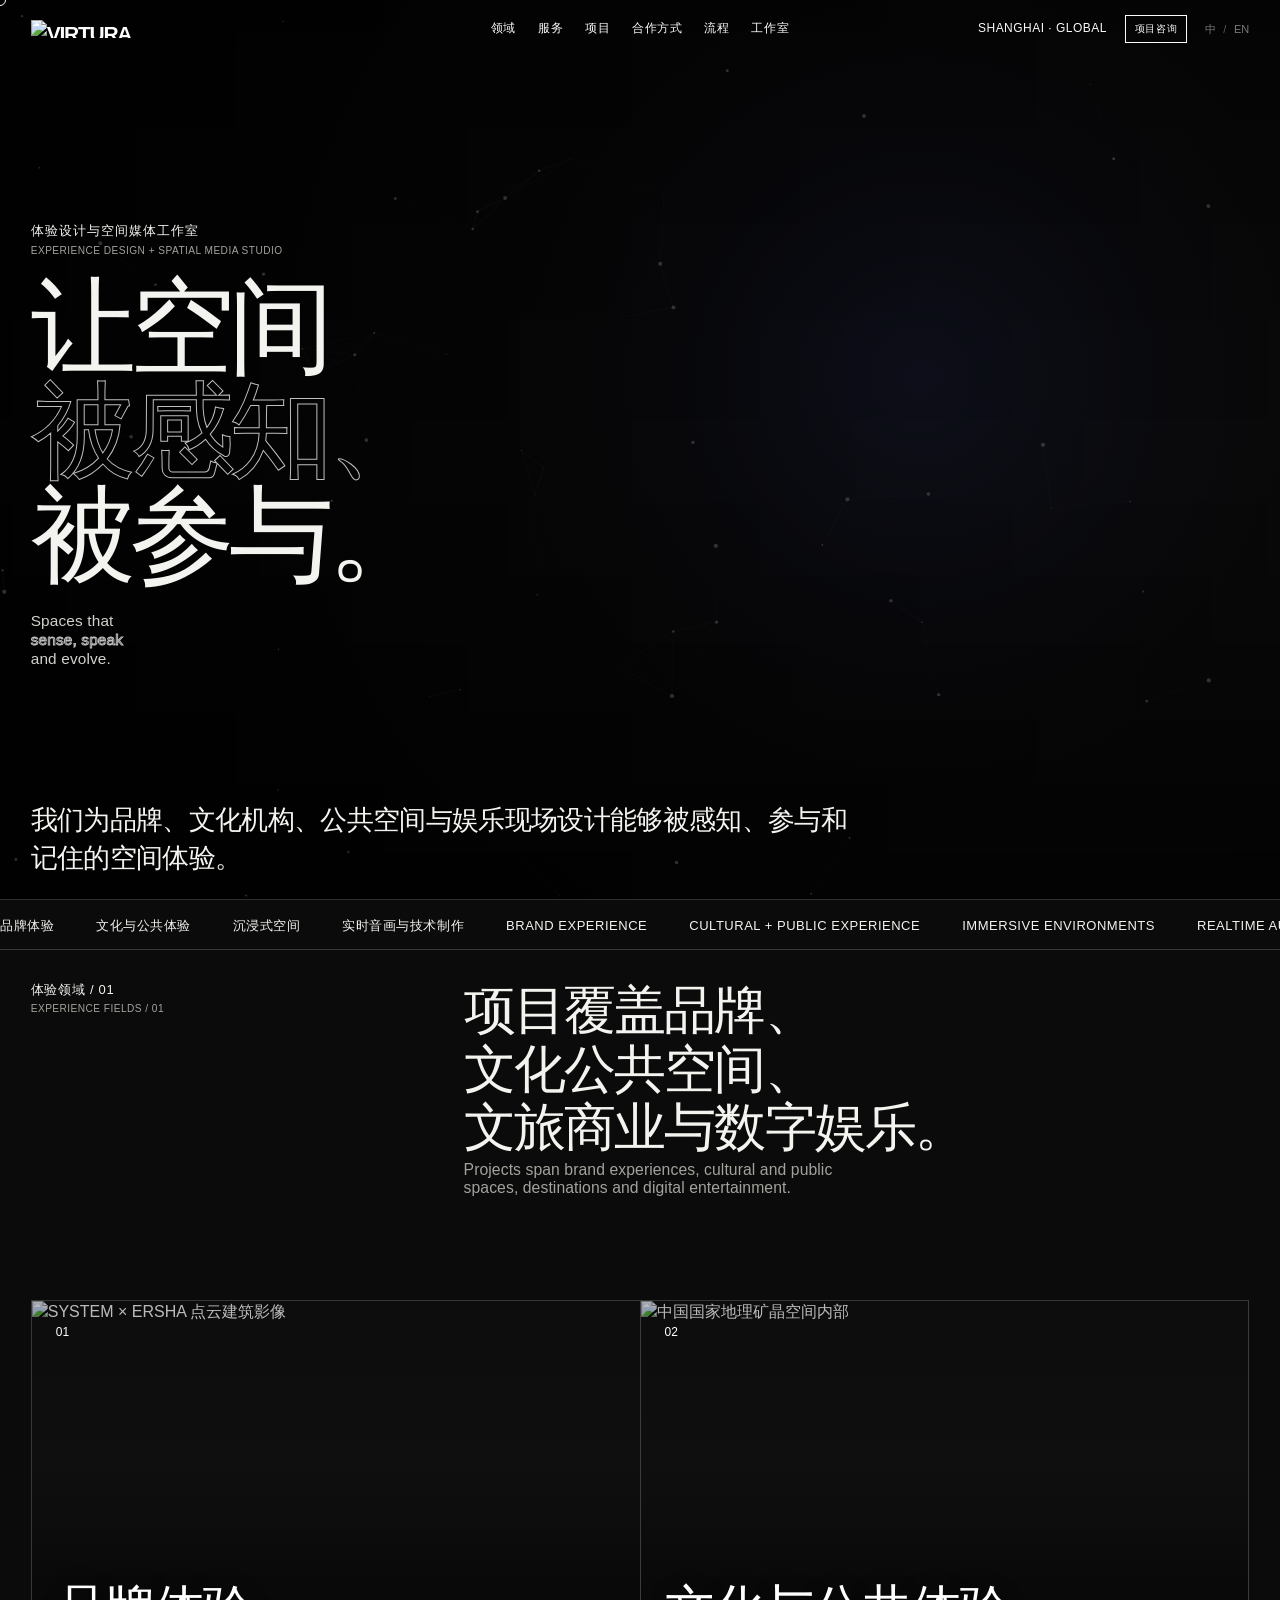
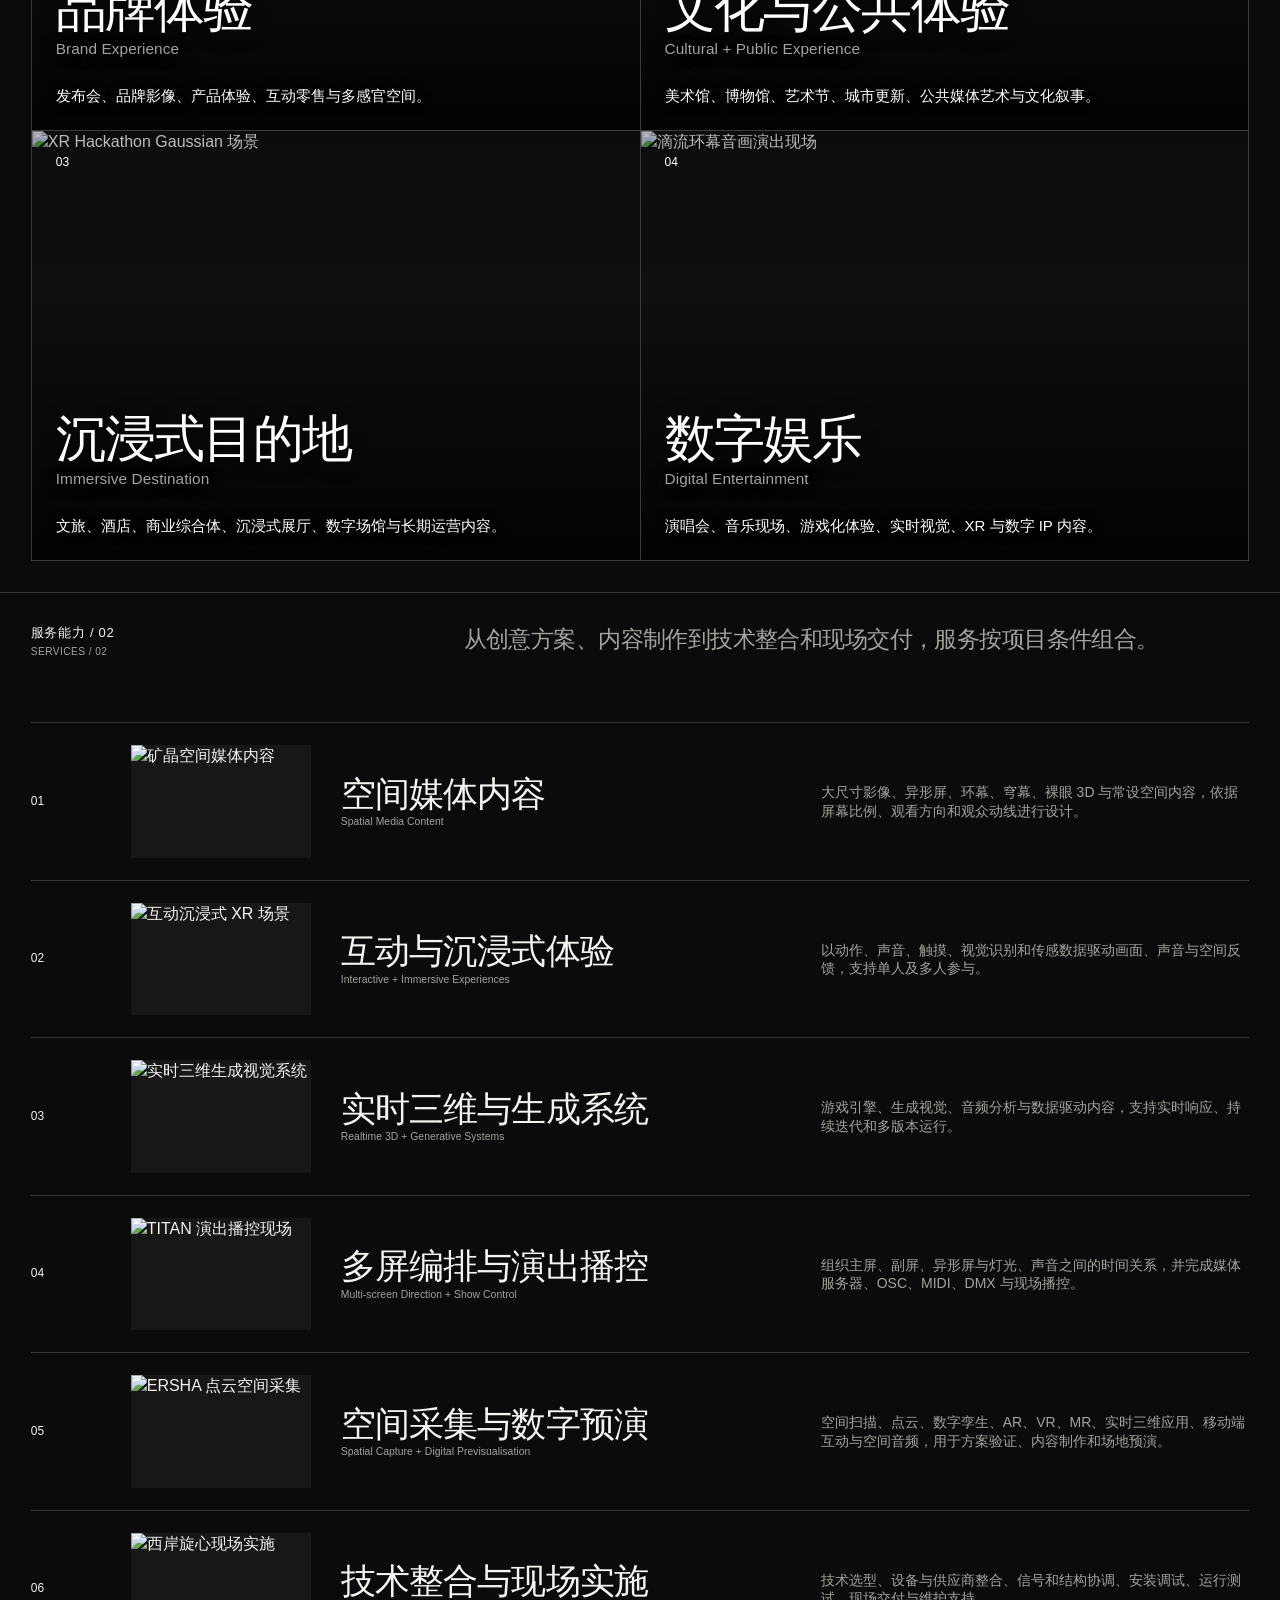
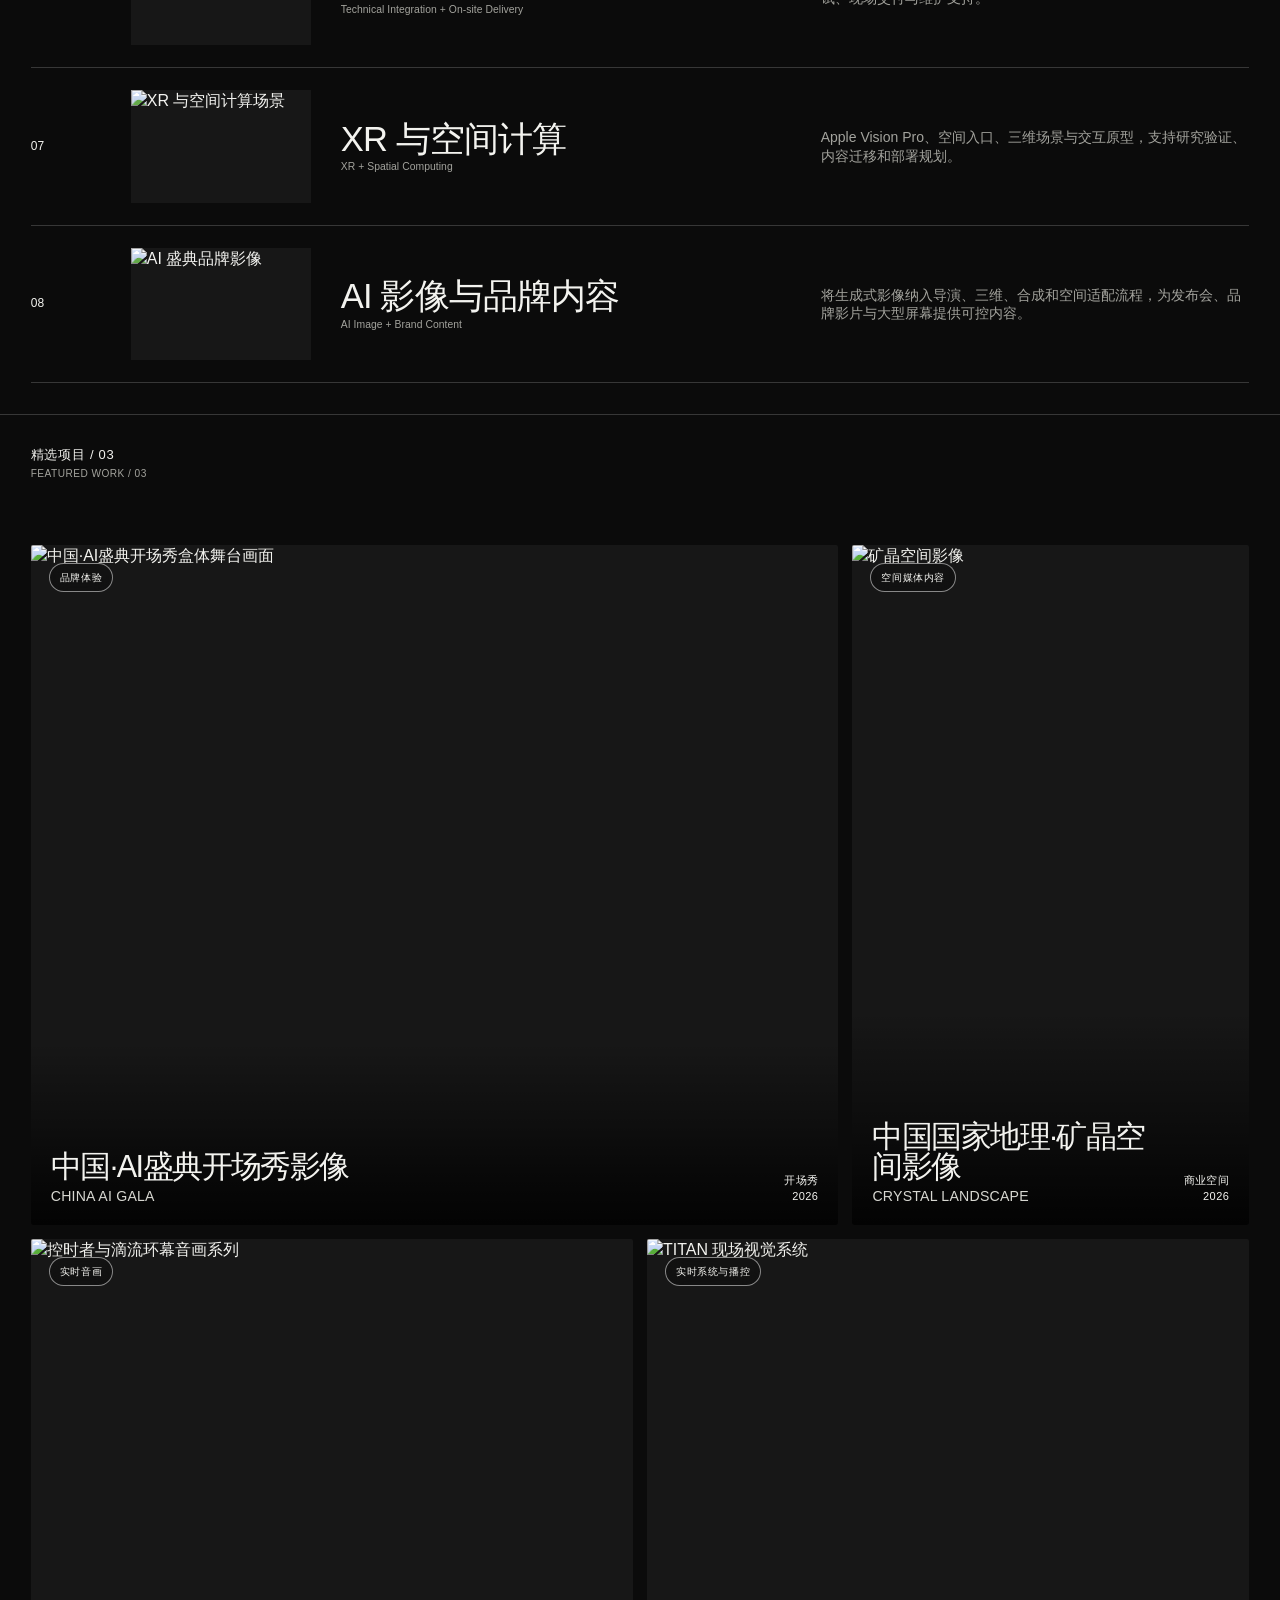
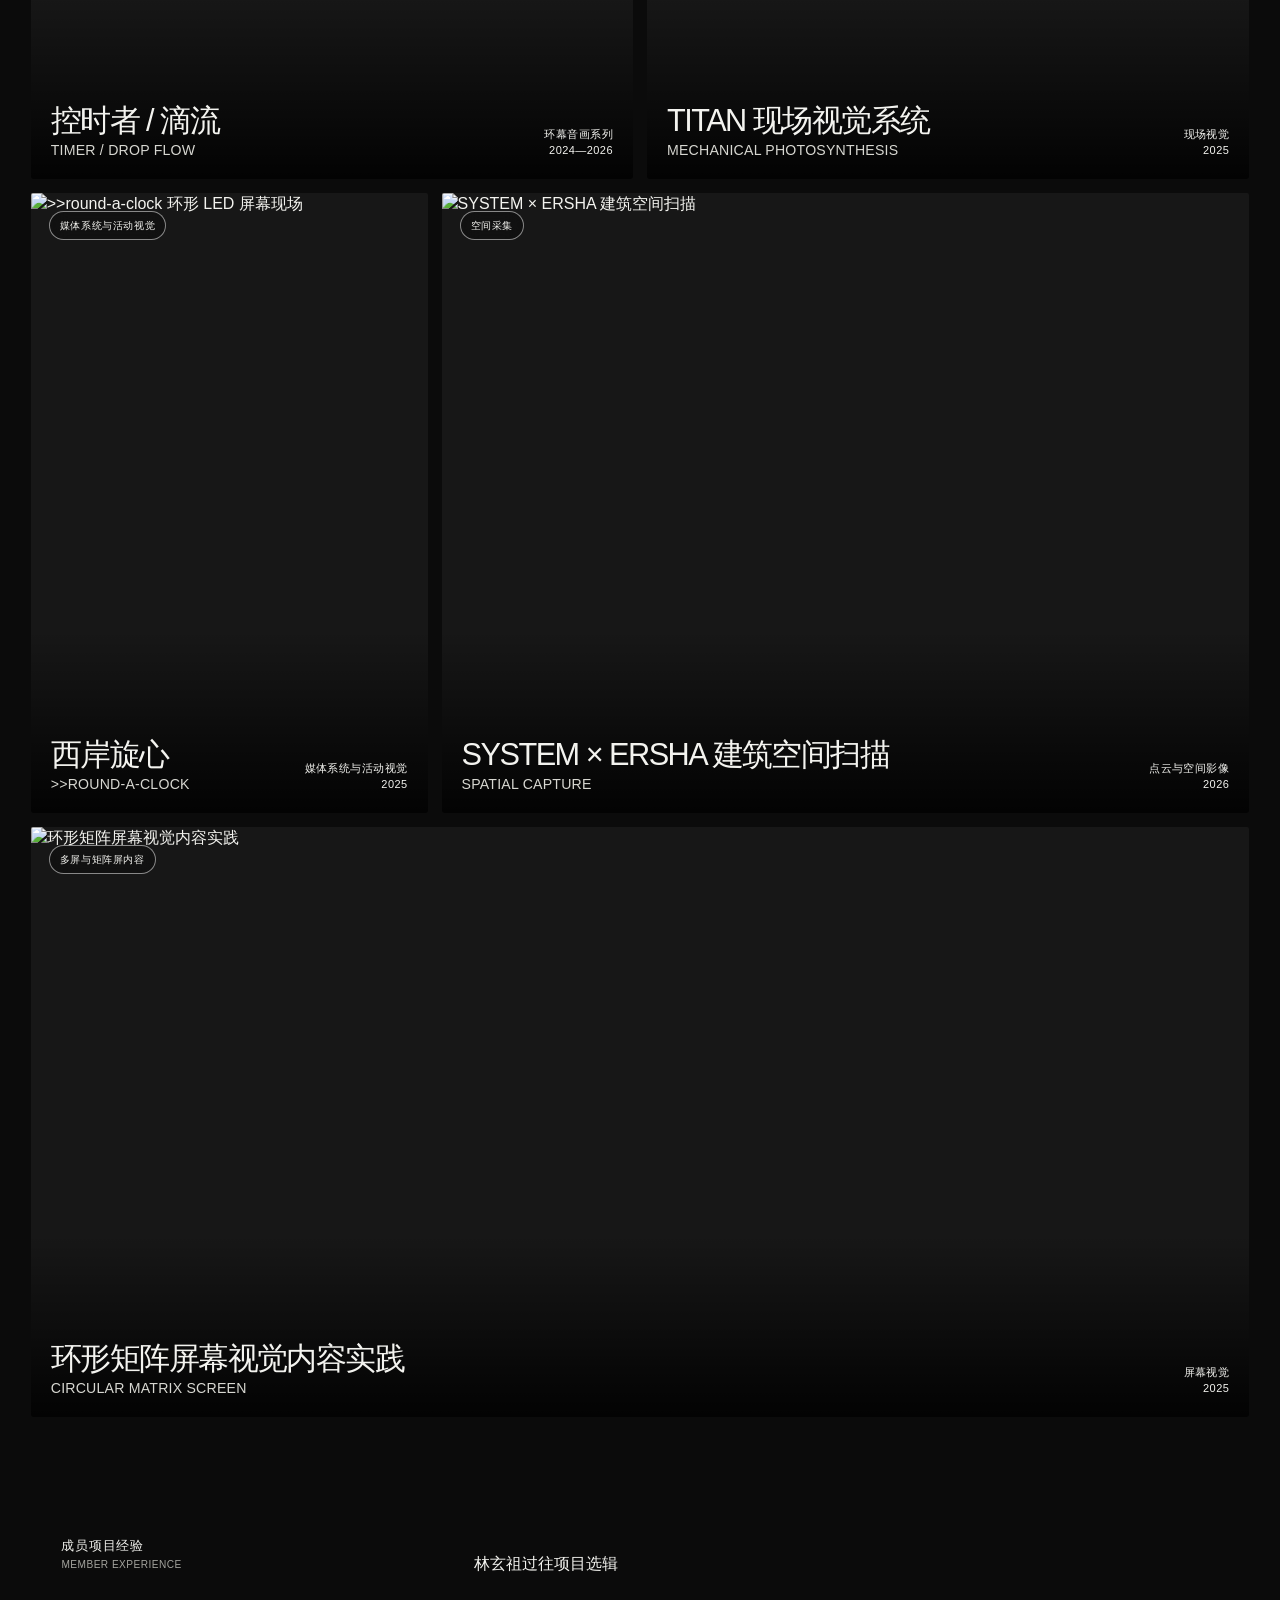
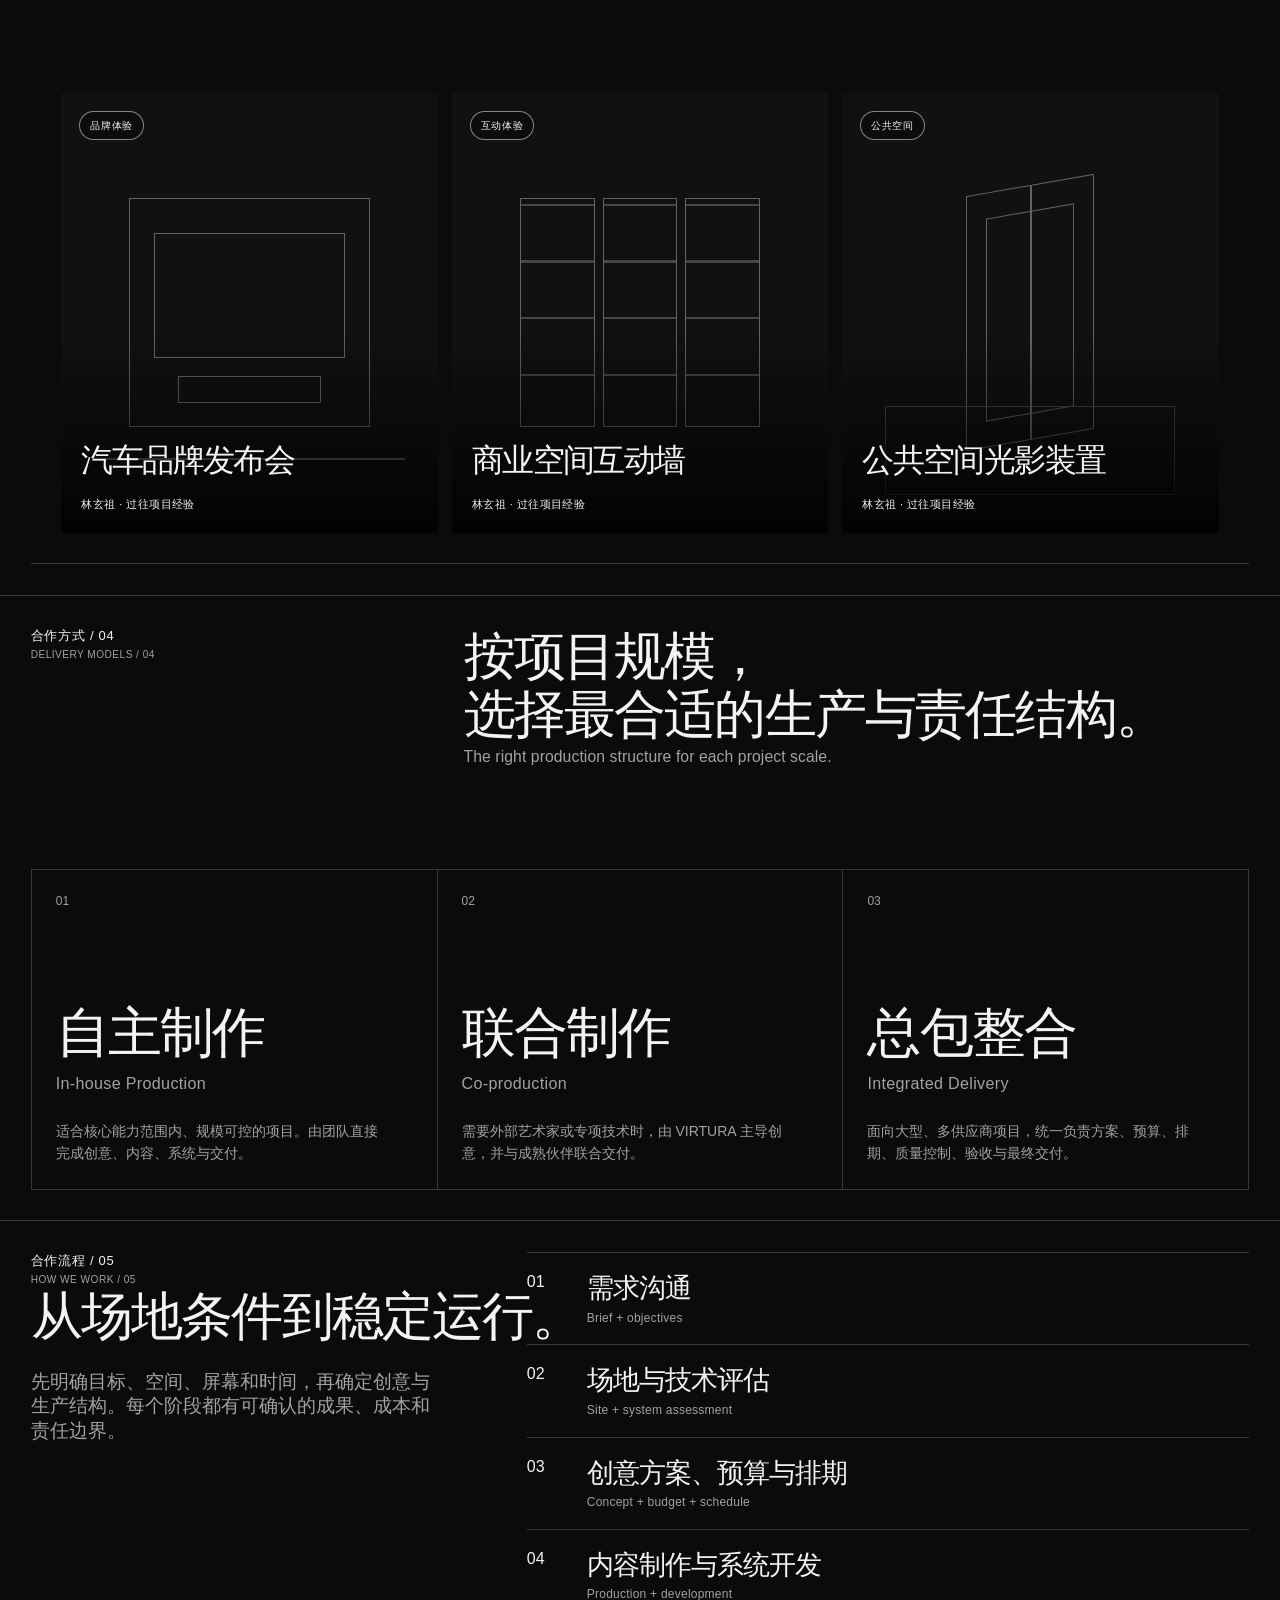
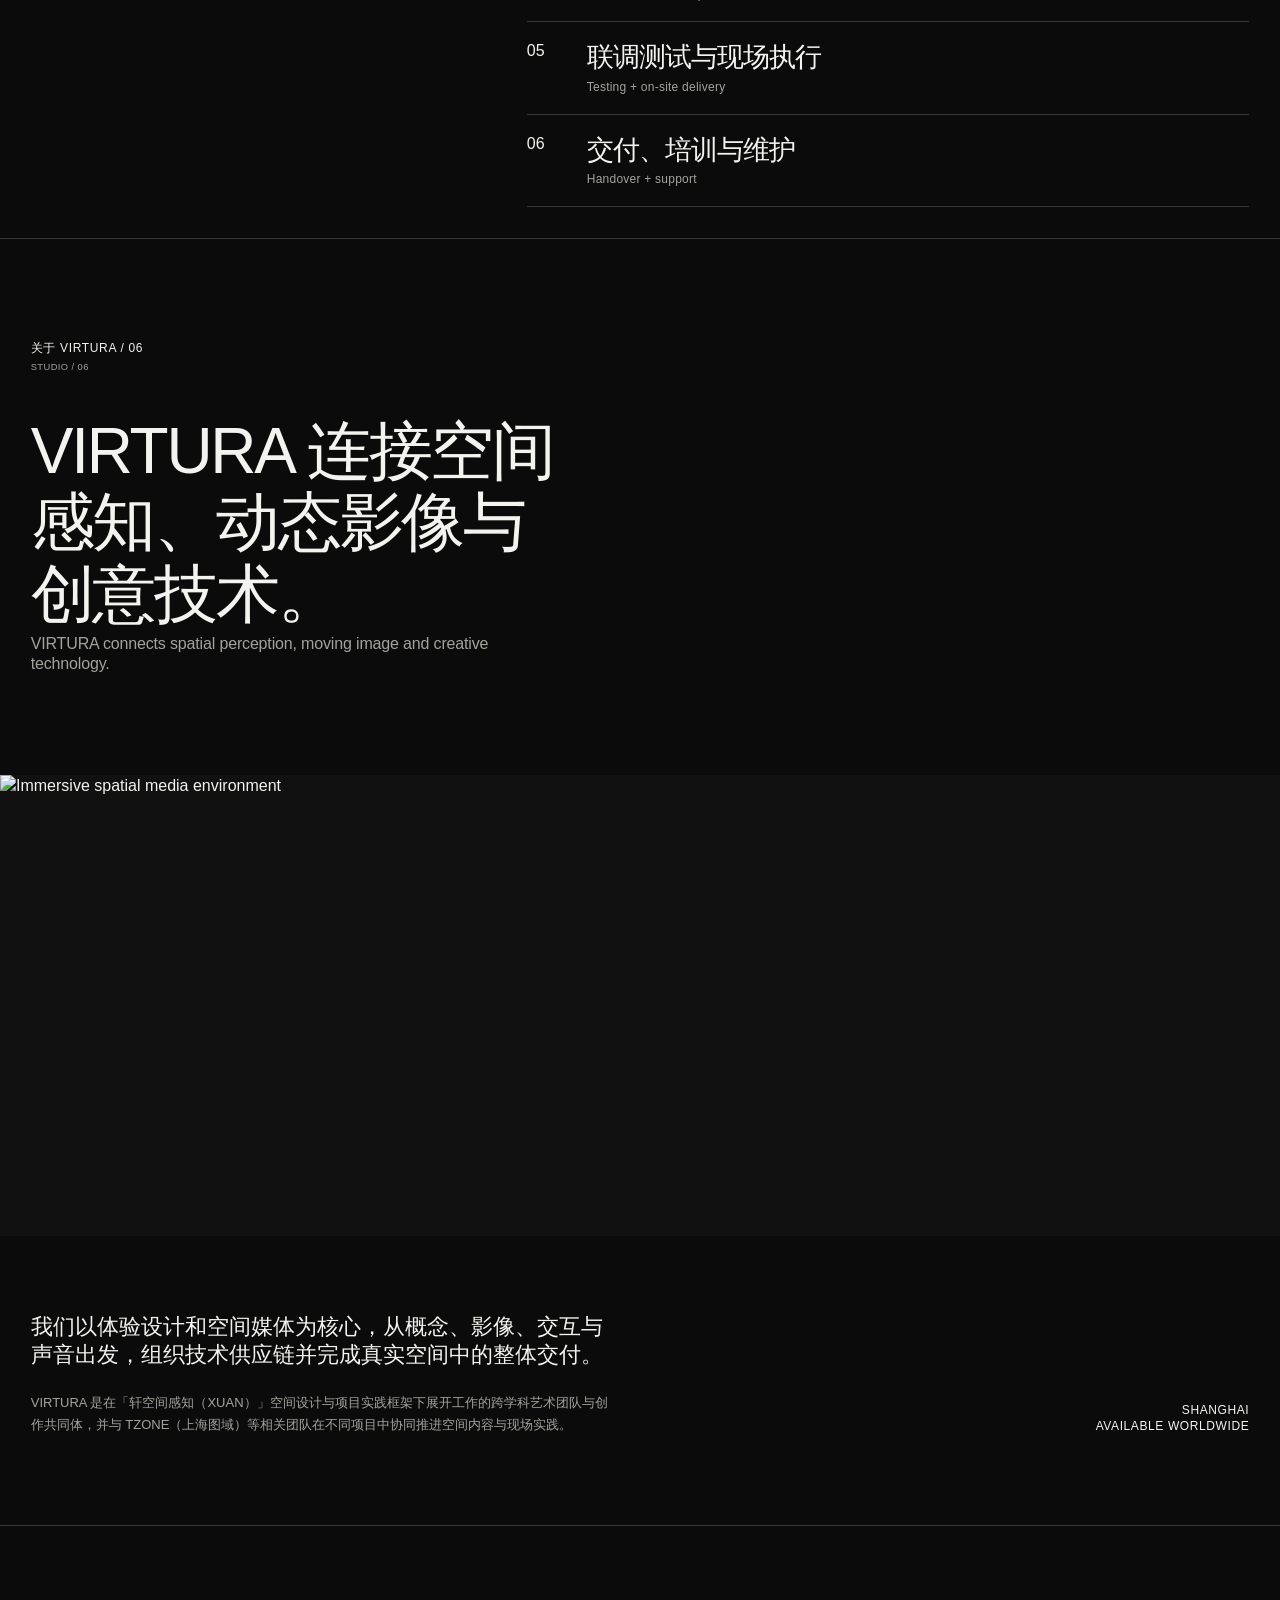
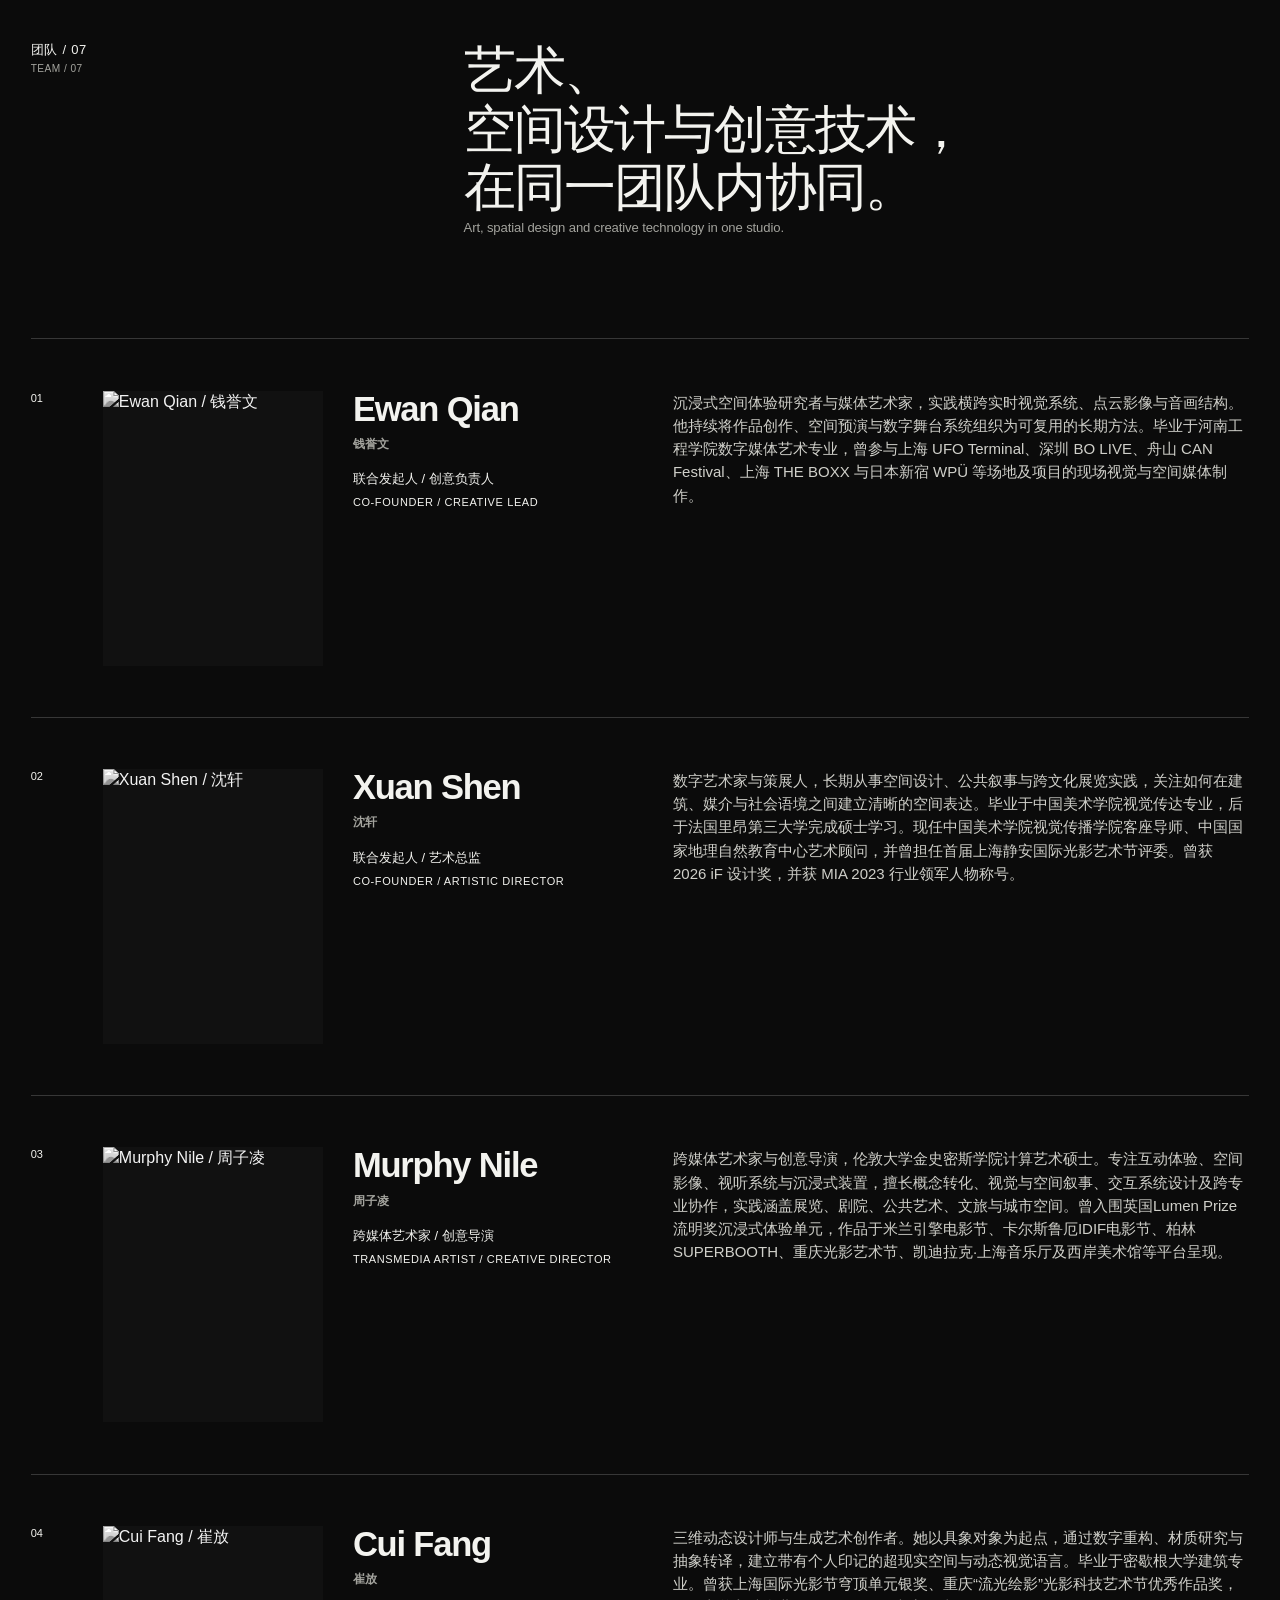
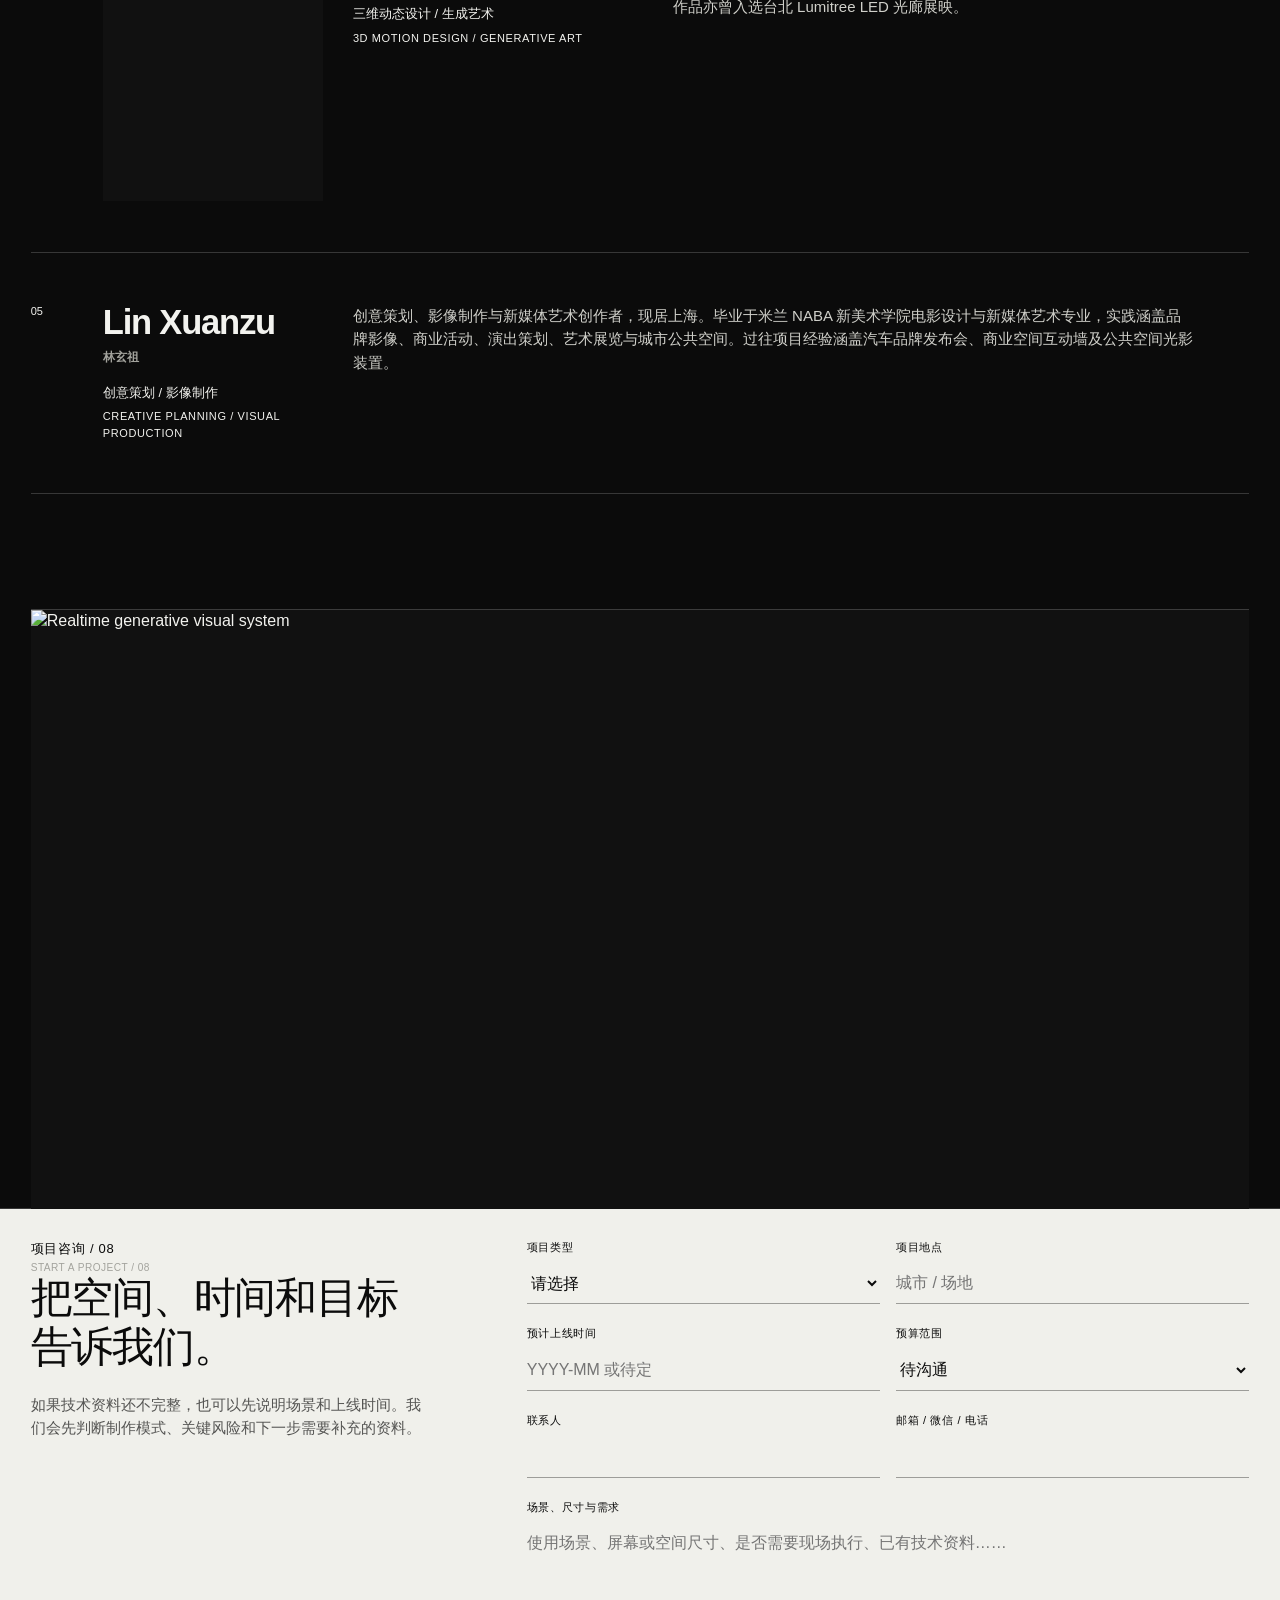
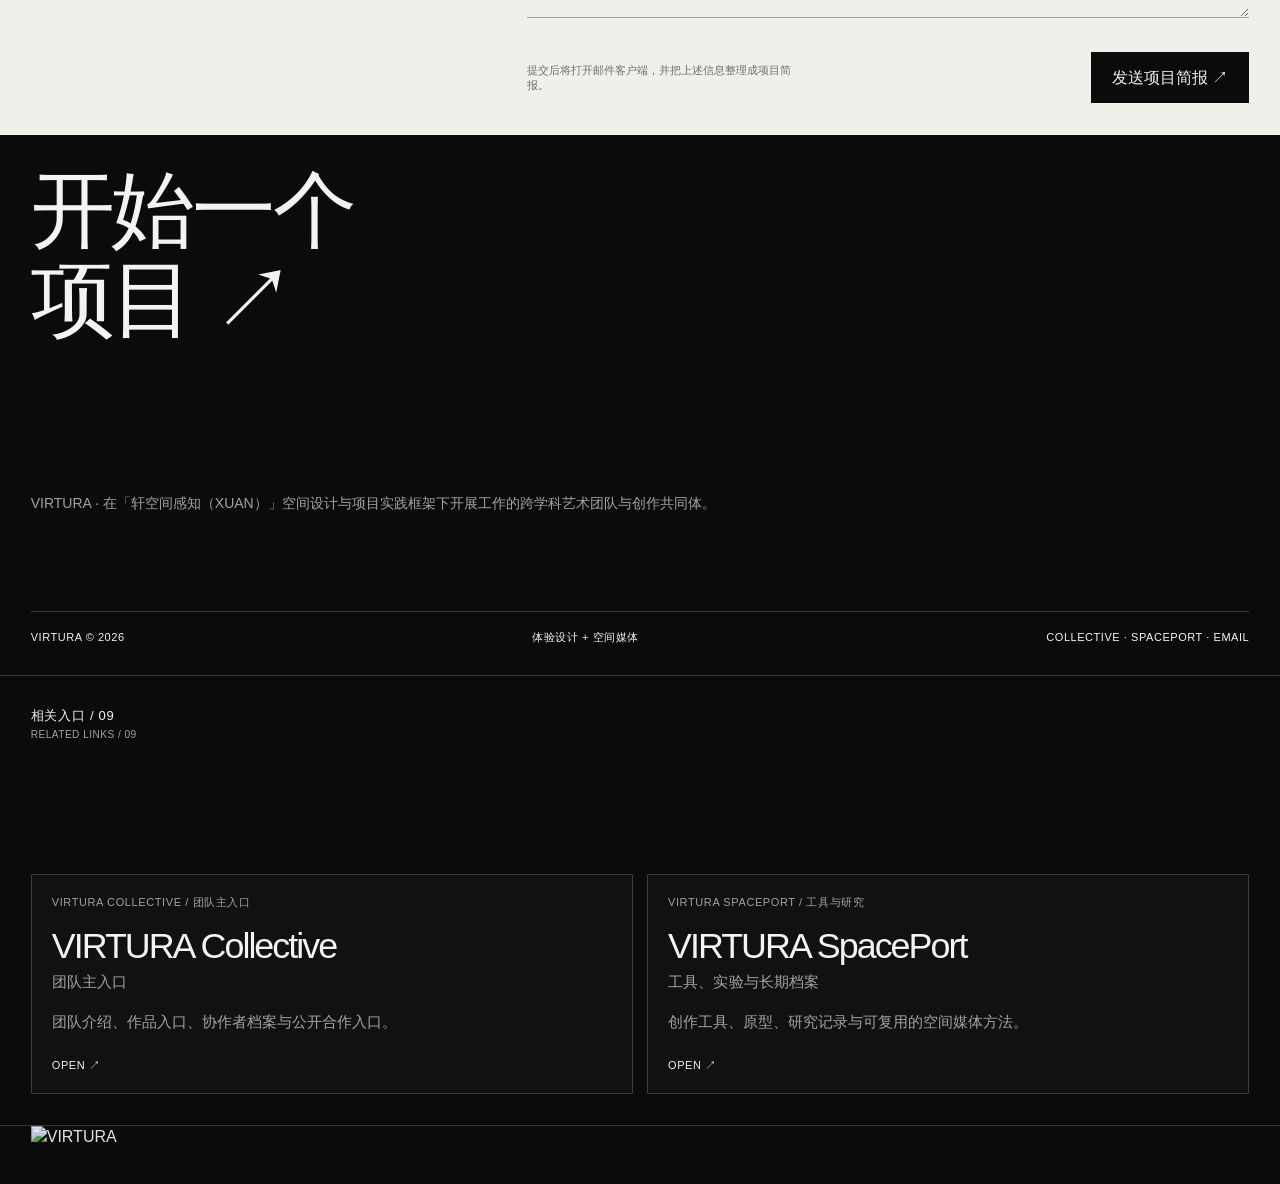
==== index.html @ 97d7527e "Add Lin Xuanzu profile and anonymised project experience" ====
<!DOCTYPE html>

<html data-description-en="VIRTURA is an experience design and spatial media studio working across brand, cultural, public and entertainment environments." data-description-zh="VIRTURA 为品牌、文化机构、公共空间与娱乐现场提供体验设计、空间媒体内容、互动装置、实时系统与技术集成。" data-lang="zh" data-title-en="VIRTURA — Experience Design &amp; Spatial Media Studio" data-title-zh="VIRTURA — 体验设计与空间媒体工作室" lang="zh-CN">
<head>
<meta charset="utf-8"/>
<meta content="width=device-width, initial-scale=1" name="viewport"/>
<meta content="VIRTURA — Experience Design &amp; Spatial Media Studio" name="description"/>
<meta content="website" property="og:type"/>
<meta content="VIRTURA — 体验设计与空间媒体工作室" property="og:title"/>
<meta content="从创意方案、空间媒体内容到技术整合与现场交付。" property="og:description"/>
<meta content="https://virtura.space/assets/spaces-that-sense-bg.jpg" property="og:image"/>
<title>VIRTURA — Experience Design &amp; Spatial Media Studio</title>
<style>
:root{
  --bg:#0b0b0b;--fg:#f3f3ef;--muted:#a3a39d;--line:rgba(255,255,255,.18);
  --panel:#131313;--pad:clamp(18px,2.4vw,38px);--display:clamp(54px,9.7vw,160px);
  --h2:clamp(36px,5.6vw,88px);--body:clamp(15px,1.25vw,20px)
}
*{box-sizing:border-box}html{scroll-behavior:smooth;background:var(--bg)}
html[data-lang="zh"] .lang-en,html[data-lang="en"] .lang-zh{display:none!important}
body{margin:0;overflow-x:hidden;background:var(--bg);color:var(--fg);font-family:Arial,Helvetica,"PingFang SC","Microsoft YaHei",sans-serif;font-size:var(--body);line-height:1.32;letter-spacing:-.018em}
a{color:inherit;text-decoration:none}button{font:inherit;color:inherit}::selection{background:var(--fg);color:var(--bg)}
.nav{position:fixed;z-index:30;left:0;right:0;top:0;display:grid;grid-template-columns:1fr auto 1fr;align-items:center;padding:15px var(--pad);mix-blend-mode:difference;color:white;pointer-events:none}
.nav>*{pointer-events:auto}.brand{font-weight:700;letter-spacing:-.06em;font-size:21px}.navlinks{display:flex;gap:22px;font-size:12px;text-transform:uppercase;letter-spacing:.045em;white-space:nowrap}
.nav-actions{justify-self:end;display:flex;align-items:center;gap:18px}.place{font-size:12px;text-transform:uppercase;letter-spacing:.04em}.lang-switch{display:flex;align-items:center;gap:7px;font-size:11px;text-transform:uppercase;letter-spacing:.06em}
.lang-switch button{appearance:none;border:0;background:none;padding:5px 0;cursor:pointer;opacity:.48}.lang-switch button.is-active{opacity:1}.lang-switch .divider{opacity:.35}
.hero{min-height:100svh;padding:90px var(--pad) 22px;display:grid;grid-template-rows:1fr auto;position:relative;overflow:hidden;border-bottom:1px solid var(--line)}
.hero-canvas{position:absolute;inset:0;width:100%;height:100%;opacity:.7}.hero-copy{position:relative;z-index:2;align-self:center}.eyebrow{font-size:13px;text-transform:uppercase;letter-spacing:.08em;margin-bottom:18px}
h1{font-size:var(--display);font-weight:500;line-height:.82;letter-spacing:-.085em;margin:0;max-width:12ch}h1 span{display:block}.outline{-webkit-text-stroke:1px rgba(255,255,255,.75);color:transparent}
.hero-foot{position:relative;z-index:2;display:grid;grid-template-columns:2fr 1fr 1fr;gap:28px;align-items:end}.hero-statement{max-width:820px;font-size:clamp(20px,2.1vw,34px);letter-spacing:-.035em}
.micro{font-size:12px;text-transform:uppercase;line-height:1.45;letter-spacing:.04em;color:#d1d1cc}.ticker{width:100%;max-width:100vw;border-bottom:1px solid var(--line);overflow:hidden;overflow-x:clip;contain:inline-size;white-space:nowrap;padding:14px 0}
.ticker-inner{display:inline-block;animation:marquee 32s linear infinite;text-transform:uppercase;font-size:13px;letter-spacing:.04em}.ticker-inner span{margin-right:42px}@keyframes marquee{to{transform:translateX(-50%)}}
section{padding:var(--pad);scroll-margin-top:64px;border-bottom:1px solid var(--line)}.section-head{display:grid;grid-template-columns:1fr 2fr;gap:40px;margin-bottom:clamp(48px,8vw,120px)}
.section-label{text-transform:uppercase;font-size:13px;letter-spacing:.055em}.section-title{font-size:var(--h2);font-weight:500;line-height:.92;letter-spacing:-.07em;margin:0;max-width:13ch}.section-title small{display:block;margin-top:18px;font-size:clamp(16px,1.6vw,24px);line-height:1.25;letter-spacing:-.025em;color:var(--muted);font-weight:400}
.project-grid{display:grid;grid-template-columns:repeat(12,1fr);gap:14px}.project{display:block;position:relative;min-height:420px;background:#171717;overflow:hidden;border-radius:2px;isolation:isolate}
.project:nth-child(1){grid-column:span 8;min-height:680px}.project:nth-child(2){grid-column:span 4}.project:nth-child(3),.project:nth-child(4){grid-column:span 6;min-height:540px}.project:nth-child(5){grid-column:span 4}.project:nth-child(6){grid-column:span 8;min-height:620px}.project:nth-child(7){grid-column:1/-1;min-height:590px}
.visual{position:absolute;inset:0;width:100%;height:100%;display:block;object-fit:cover;transition:transform .7s cubic-bezier(.2,.7,.1,1),filter .7s}.project:hover .visual{transform:scale(1.035);filter:brightness(1.08)}
.project[data-project="timer-drop-flow"] .visual{object-position:center 62%}.project[data-project="circular-matrix"] .visual{object-position:center 58%}.project[data-project="west-bund-xuanxin"] .visual{object-position:center 55%}
.meta{position:absolute;z-index:3;left:0;right:0;bottom:0;padding:20px;display:grid;grid-template-columns:1fr auto;gap:20px;align-items:end;background:linear-gradient(transparent,rgba(0,0,0,.88));padding-top:110px}
.title{font-size:clamp(24px,2.4vw,40px);letter-spacing:-.05em;line-height:.98}.title .sub{display:block;margin-top:7px;font-size:.46em;line-height:1.12;letter-spacing:.015em;text-transform:uppercase;color:#d7d7d1}.info{text-align:right;font-size:11px;text-transform:uppercase;letter-spacing:.04em;line-height:1.45}
.tag{position:absolute;z-index:4;left:18px;top:18px;padding:7px 10px;border:1px solid rgba(255,255,255,.5);border-radius:99px;font-size:10px;text-transform:uppercase;letter-spacing:.06em;background:rgba(0,0,0,.25);backdrop-filter:blur(10px)}
.universes{display:grid;grid-template-columns:repeat(2,1fr);border-top:1px solid var(--line);border-left:1px solid var(--line)}.universe{min-height:430px;padding:24px;border-right:1px solid var(--line);border-bottom:1px solid var(--line);display:grid;grid-template-rows:auto 1fr auto;position:relative;overflow:hidden;isolation:isolate;background:#111;color:#fff}.universe-bg{position:absolute;inset:0;width:100%;height:100%;object-fit:cover;z-index:-2;transition:transform .7s cubic-bezier(.2,.7,.1,1),filter .7s}.universe::after{content:"";position:absolute;inset:0;z-index:-1;background:linear-gradient(180deg,rgba(0,0,0,.28),rgba(0,0,0,.12) 38%,rgba(0,0,0,.88));transition:background .25s}.universe:hover .universe-bg{transform:scale(1.035);filter:brightness(1.08)}.universe:hover::after{background:linear-gradient(180deg,rgba(0,0,0,.18),rgba(0,0,0,.06) 38%,rgba(0,0,0,.78))}.num{font-size:12px}.universe h3{font-size:clamp(36px,4.4vw,68px);line-height:.98;letter-spacing:-.05em;font-weight:500;margin:28px 0;align-self:end;text-shadow:0 2px 20px rgba(0,0,0,.35)}.universe h3 small{display:block;margin-top:14px;font-size:.27em;letter-spacing:.02em;line-height:1.25}.universe p{max-width:540px;font-size:15px;margin:0;text-shadow:0 1px 12px rgba(0,0,0,.65)}
.cap-section .section-head{margin-bottom:clamp(30px,5vw,70px)}.cap-intro{margin:0;max-width:740px;color:var(--muted);font-size:clamp(17px,1.8vw,27px);letter-spacing:-.025em}.cap-list{border-top:1px solid var(--line)}
.cap{display:grid;grid-template-columns:70px minmax(120px,180px) 1.05fr 1fr;gap:30px;padding:22px 0;border-bottom:1px solid var(--line);align-items:center}.cap-media{width:100%;aspect-ratio:16/10;object-fit:cover;background:#171717;filter:saturate(.82);transition:filter .3s,transform .3s}.cap:hover .cap-media{filter:saturate(1.05);transform:scale(1.015)}.cap-index{font-size:12px}.cap-name{font-size:clamp(23px,2.7vw,44px);letter-spacing:-.045em}.cap-name small{display:block;margin-top:7px;font-size:.34em;letter-spacing:.01em;color:var(--muted)}.cap-desc{color:var(--muted);font-size:14px;max-width:600px}
.studio{min-height:auto;display:block;padding-top:clamp(62px,8vw,120px);padding-bottom:clamp(55px,7vw,105px);background:var(--bg);color:var(--fg)}.studio-kicker{font-size:12px;text-transform:uppercase;letter-spacing:.055em}.studio-copy{margin-top:42px;font-size:clamp(38px,6.7vw,105px);line-height:.92;letter-spacing:-.075em;max-width:13ch}
.studio-media{margin:clamp(58px,8vw,122px) calc(0px - var(--pad)) clamp(42px,6vw,80px);overflow:hidden;background:#111;aspect-ratio:2.78/1}.studio-media img{display:block;width:100%;height:100%;object-fit:cover}.studio-bottom{display:grid;grid-template-columns:1fr 1fr;gap:50px;align-items:end}.studio-description{display:grid;gap:22px}.studio-bottom p{margin:0;font-size:clamp(17px,1.7vw,26px);max-width:760px}.studio-bottom .studio-relation{font-size:13px;line-height:1.65;color:var(--muted);max-width:800px}.cities{text-align:right;font-size:12px;text-transform:uppercase;letter-spacing:.05em}
.team-section{padding-top:clamp(68px,9vw,130px)}.team-intro{display:grid;grid-template-columns:1fr 2fr;gap:40px;margin-bottom:clamp(50px,8vw,120px)}.team-title{font-size:var(--h2);font-weight:500;line-height:.92;letter-spacing:-.07em;margin:0;max-width:14ch}.team-title small{display:block;margin-top:18px;font-size:clamp(16px,1.6vw,24px);line-height:1.25;letter-spacing:-.025em;color:var(--muted);font-weight:400}
.people{border-top:1px solid var(--line)}.person{display:grid;grid-template-columns:42px minmax(170px,220px) minmax(215px,290px) minmax(340px,1fr);gap:clamp(20px,2.35vw,42px);padding:clamp(28px,4vw,60px) 0;border-bottom:1px solid var(--line);align-items:start}.person-index{font-size:11px}.person-portrait{width:100%;max-width:220px;aspect-ratio:4/5;margin:0;background:#111;overflow:hidden}.person-portrait img{width:100%;height:100%;object-fit:cover;display:block;filter:grayscale(100%)}
.person-name{margin:0;font-size:clamp(28px,2.7vw,48px);line-height:.95;letter-spacing:-.055em}.person-name .cn{display:block;margin-top:10px;font-size:.36em;letter-spacing:.02em;color:var(--muted)}.person-role{margin-top:18px;font-size:11px;text-transform:uppercase;letter-spacing:.055em;line-height:1.55}.person-role .role-cn{display:block;text-transform:none;font-size:13px;letter-spacing:0;margin-bottom:5px}.person-copy p{margin:0;max-width:840px}.person-copy .bio-en,.person-copy .bio-cn{font-size:clamp(15px,1.15vw,18px);line-height:1.55;color:#d0d0ca}.person-name a{border-bottom:1px solid transparent}.person-name a:hover{border-bottom-color:currentColor}
.people-end-media{margin:clamp(72px,9vw,138px) 0 calc(0px - clamp(50px,8vw,110px));overflow:hidden;background:#111;aspect-ratio:16/8.8;border-top:1px solid var(--line)}.people-end-media img{display:block;width:100%;height:100%;object-fit:cover}
footer{padding:var(--pad);min-height:60svh;display:grid;align-content:space-between}.contact{font-size:clamp(50px,10vw,160px);line-height:.85;letter-spacing:-.085em}.footer-relation{max-width:980px;margin:80px 0 28px;color:var(--muted);font-size:14px;line-height:1.55}.footer-row{display:flex;justify-content:space-between;gap:30px;font-size:11px;text-transform:uppercase;letter-spacing:.05em}.cursor{position:fixed;z-index:100;pointer-events:none;width:12px;height:12px;border:1px solid white;border-radius:50%;transform:translate(-50%,-50%);mix-blend-mode:difference;transition:width .2s,height .2s}
@media(max-width:1180px){.navlinks{gap:14px;font-size:10px}.person{grid-template-columns:42px minmax(170px,205px) minmax(250px,1fr)}.person-identity{grid-column:3}.person-copy{grid-column:3}.person-portrait{grid-row:1/span 2;max-width:205px}.place{display:none}}
@media(max-width:840px){.nav{grid-template-columns:1fr auto}.navlinks{display:none}.nav-actions{grid-column:2}.hero-foot,.section-head,.team-intro,.studio-bottom{grid-template-columns:1fr}.hero-foot{gap:20px}.project-grid{grid-template-columns:1fr}.project,.project:nth-child(n){grid-column:auto;min-height:480px}.project:nth-child(1),.project:nth-child(6),.project:nth-child(7){min-height:560px}.meta{grid-template-columns:1fr}.info{text-align:left}.universes{grid-template-columns:1fr}.universe{min-height:390px}.cap{grid-template-columns:38px 112px 1fr;gap:16px}.cap-desc{grid-column:3}.studio-media{aspect-ratio:1.55/1}.cities{text-align:left}.person{grid-template-columns:34px minmax(0,1fr)}.person-portrait{grid-column:2;grid-row:auto;max-width:190px}.person-identity,.person-copy{grid-column:2}.people-end-media{aspect-ratio:1.35/1}.footer-row{flex-direction:column}.cursor{display:none}}
@media(prefers-reduced-motion:reduce){html{scroll-behavior:auto}.ticker-inner{animation:none}*{transition:none!important}}

/* 2026-07-27 R2: Chinese-primary bilingual title system */
html[data-lang="zh"] .bilingual-label .lang-zh,
html[data-lang="zh"] .bilingual-label .lang-en{display:block!important}
html[data-lang="zh"] .bilingual-label .lang-en{margin-top:5px;color:var(--muted);font-size:.78em;line-height:1.25;letter-spacing:.045em;font-weight:400}
html[data-lang="en"] .bilingual-label .lang-en{display:block!important}
.dual-title>.lang-zh,.dual-title>.lang-en{display:block}
html[data-lang="zh"] .dual-title>.lang-zh{display:block!important}
html[data-lang="zh"] .dual-title>.lang-en{display:block!important;margin-top:.22em;color:var(--muted);font-size:.3em;line-height:1.18;letter-spacing:.005em;font-weight:400}
html[data-lang="en"] .dual-title>.lang-zh{display:none!important}
html[data-lang="en"] .dual-title>.lang-en{display:block!important;margin-top:0;color:inherit;font-size:1em;line-height:inherit;letter-spacing:inherit;font-weight:inherit}
#top .hero-foot{grid-template-columns:minmax(0,820px)}
#work .section-head.compact-head{display:block;margin-bottom:clamp(34px,5vw,72px)}
html[data-lang="zh"] #universes .universe h3.dual-title>.lang-en,html[data-lang="zh"] #capabilities .cap-name.dual-title>.lang-en{font-size:.3em}
html[data-lang="zh"] #studio .studio-copy.dual-title>.lang-en,html[data-lang="zh"] #people .team-title.dual-title>.lang-en{font-size:.25em;line-height:1.22;letter-spacing:-.01em}
@media(max-width:760px){#top .hero-foot{grid-template-columns:1fr}.bilingual-label .lang-en{max-width:28ch}}

.brand{display:inline-flex;align-items:center;min-height:28px}.brand-mark{display:block;height:18px;width:auto}.sr-only{position:absolute!important;width:1px;height:1px;padding:0;margin:-1px;overflow:hidden;clip:rect(0,0,0,0);white-space:nowrap;border:0}
.hero{background:linear-gradient(90deg,rgba(0,0,0,.82) 0%,rgba(0,0,0,.52) 46%,rgba(0,0,0,.18) 100%),linear-gradient(0deg,rgba(0,0,0,.74) 0%,rgba(0,0,0,.18) 48%,rgba(0,0,0,.62) 100%),url('assets/spaces-that-sense-bg.jpg') center right/cover no-repeat}.hero-canvas{opacity:.42;mix-blend-mode:screen}
.footer-row{gap:20px;padding-top:18px;border-top:1px solid var(--line)}
.related-links{padding:var(--pad);border-top:1px solid var(--line);display:grid;gap:30px}.related-links-grid{display:grid;grid-template-columns:repeat(2,minmax(0,1fr));gap:14px}.related-card{display:grid;gap:14px;padding:20px;min-height:220px;border:1px solid var(--line);background:#111;transition:background .25s,color .25s,border-color .25s}.related-card:hover{background:#f0f0eb;color:#0b0b0b;border-color:#f0f0eb}.related-card-top{font-size:11px;text-transform:uppercase;letter-spacing:.055em;color:var(--muted)}.related-card:hover .related-card-top{color:rgba(0,0,0,.55)}.related-card h3{margin:0;font-size:clamp(26px,2.8vw,44px);line-height:.96;letter-spacing:-.055em;font-weight:500}.related-card h3 small{display:block;margin-top:10px;font-size:.42em;line-height:1.2;letter-spacing:.01em;color:var(--muted)}.related-card:hover h3 small{color:rgba(0,0,0,.62)}.related-card p{margin:0;max-width:48ch;color:var(--muted);font-size:15px;line-height:1.5}.related-card:hover p{color:rgba(0,0,0,.72)}.related-card .card-action{margin-top:auto;font-size:11px;text-transform:uppercase;letter-spacing:.055em}.site-endmark{padding:0 var(--pad) var(--pad);display:flex;justify-content:flex-start}.site-endmark img{display:block;height:28px;width:auto;opacity:.92}
.hero-title>.lang-zh,.hero-title>.lang-en{display:block}.hero-title>.lang-zh>span,.hero-title>.lang-en>span{display:block}
html[data-lang="zh"] .hero-title>.lang-zh{display:block!important}html[data-lang="zh"] .hero-title>.lang-en{display:block!important;margin-top:24px;max-width:34ch;font-size:clamp(15px,1.2vw,20px);line-height:1.25;letter-spacing:.01em;color:#d2d2cc;font-weight:400}
html[data-lang="en"] .hero-title>.lang-zh{display:none!important}html[data-lang="en"] .hero-title>.lang-en{display:block!important;margin:0;max-width:12ch;font-size:inherit;line-height:inherit;letter-spacing:inherit;color:inherit;font-weight:inherit}
.delivery-grid{display:grid;grid-template-columns:repeat(3,minmax(0,1fr));border-top:1px solid var(--line);border-left:1px solid var(--line)}.delivery-card{min-height:320px;padding:24px;border-right:1px solid var(--line);border-bottom:1px solid var(--line);display:flex;flex-direction:column;gap:28px}.delivery-card .num{color:var(--muted)}.delivery-card h3{margin:auto 0 0;font-size:clamp(34px,4.2vw,66px);line-height:.92;letter-spacing:-.065em;font-weight:500}.delivery-card h3 small{display:block;margin-top:12px;color:var(--muted);font-size:.3em;line-height:1.25;letter-spacing:.02em}.delivery-card p{margin:0;color:var(--muted);font-size:14px;line-height:1.55;max-width:42ch}
.workflow{display:grid;grid-template-columns:minmax(220px,.72fr) minmax(0,1.28fr);gap:clamp(36px,7vw,120px);align-items:start}.workflow-steps{border-top:1px solid var(--line)}.workflow-step{display:grid;grid-template-columns:42px 1fr;gap:18px;padding:18px 0;border-bottom:1px solid var(--line)}.workflow-step strong{font-weight:500;font-size:clamp(20px,2.1vw,32px);letter-spacing:-.035em}.workflow-step small{display:block;margin-top:4px;color:var(--muted);font-size:12px;letter-spacing:.02em}.workflow-copy h2{margin:0 0 24px;font-size:var(--h2);line-height:.9;letter-spacing:-.07em;font-weight:500}.workflow-copy p{margin:0;color:var(--muted);max-width:52ch;font-size:clamp(16px,1.45vw,22px)}
.inquiry{display:grid;grid-template-columns:.72fr 1.28fr;gap:clamp(36px,7vw,120px);background:#f0f0eb;color:#0b0b0b}.inquiry-copy h2{margin:0 0 22px;font-size:var(--h2);line-height:.9;letter-spacing:-.07em;font-weight:500}.inquiry-copy p{margin:0;max-width:48ch;color:rgba(0,0,0,.65);font-size:15px;line-height:1.55}.project-form{display:grid;grid-template-columns:repeat(2,minmax(0,1fr));gap:22px 16px}.field{display:grid;gap:8px}.field-wide{grid-column:1/-1}.field label{font-size:11px;text-transform:uppercase;letter-spacing:.06em}.field input,.field select,.field textarea{width:100%;border:0;border-bottom:1px solid rgba(0,0,0,.35);border-radius:0;background:transparent;color:#0b0b0b;padding:10px 0;font:inherit;outline:none}.field textarea{min-height:96px;resize:vertical}.field input:focus,.field select:focus,.field textarea:focus{border-bottom-color:#0b0b0b}.form-actions{grid-column:1/-1;display:flex;align-items:center;justify-content:space-between;gap:20px;margin-top:12px}.form-note{font-size:11px;color:rgba(0,0,0,.55);max-width:44ch}.submit-button{appearance:none;border:1px solid #0b0b0b;background:#0b0b0b;color:#f0f0eb;padding:14px 20px;cursor:pointer;font:inherit}.submit-button:hover{background:transparent;color:#0b0b0b}
.nav-cta{padding:6px 9px;border:1px solid currentColor;font-size:10px;text-transform:uppercase;letter-spacing:.06em}.footer-row a{border-bottom:1px solid transparent}.footer-row a:hover{border-bottom-color:currentColor}
@media(max-width:840px){.nav{grid-template-columns:1fr auto;padding-bottom:10px;background:linear-gradient(rgba(0,0,0,.72),transparent);mix-blend-mode:normal}.navlinks{display:flex;grid-column:1/-1;grid-row:2;justify-content:flex-start;overflow-x:auto;gap:18px;padding:12px 0 2px;scrollbar-width:none}.navlinks::-webkit-scrollbar{display:none}.hero{padding-top:132px}.delivery-grid{grid-template-columns:1fr}.delivery-card{min-height:250px}.workflow,.inquiry{grid-template-columns:1fr}.project-form{grid-template-columns:1fr}.field-wide,.form-actions{grid-column:auto}.form-actions{align-items:flex-start;flex-direction:column}.hero-title>.lang-zh{font-size:clamp(54px,18vw,92px);max-width:7ch}.hero-title>.lang-en{max-width:26ch!important}.studio-copy{overflow-wrap:anywhere}}
@media(max-width:760px){.related-links-grid{grid-template-columns:1fr}.site-endmark img{height:24px}}

/* Chinese typography: separate metrics from Latin display type. */
html[data-lang="zh"] body{font-family:"Microsoft YaHei UI","Microsoft YaHei",sans-serif;letter-spacing:0}
html[data-lang="zh"] h1,html[data-lang="zh"] h2,html[data-lang="zh"] h3,html[data-lang="zh"] .contact,html[data-lang="zh"] .cap-name{font-family:"Microsoft YaHei UI","Microsoft YaHei",sans-serif;line-break:strict;word-break:keep-all;overflow-wrap:normal;text-wrap:balance}
html[data-lang="zh"] .hero-title{font-size:clamp(58px,8.2vw,132px);line-height:.94;letter-spacing:-.055em;max-width:7.2ch}
html[data-lang="zh"] .hero-title>.lang-zh>span{padding-block:.025em}
html[data-lang="zh"] .hero-statement{line-height:1.42;letter-spacing:-.025em;text-wrap:pretty}
html[data-lang="zh"] .section-title,html[data-lang="zh"] .team-title,html[data-lang="zh"] .workflow-copy h2{font-size:clamp(34px,4.1vw,66px);line-height:1.12;letter-spacing:-.035em;max-width:15ch}
html[data-lang="zh"] .inquiry-copy h2{font-size:clamp(34px,3.25vw,52px);line-height:1.16;letter-spacing:-.03em;max-width:none}
html[data-lang="zh"] .inquiry-copy h2 span{display:block}
html[data-lang="zh"] .studio-copy{font-size:clamp(38px,5vw,78px);line-height:1.12;letter-spacing:-.035em;max-width:15ch}
html[data-lang="zh"] .contact{font-size:clamp(46px,6.6vw,104px);line-height:1.06;letter-spacing:-.04em;max-width:9ch}
html[data-lang="zh"] .universe h3{font-size:clamp(34px,4vw,62px);line-height:1.1;letter-spacing:-.035em}
html[data-lang="zh"] .cap-name{line-height:1.14;letter-spacing:-.025em}
html[data-lang="zh"] .delivery-card h3{line-height:1.08;letter-spacing:-.035em}
html[data-lang="zh"] .person-name{line-height:1.08;letter-spacing:-.035em}
.person-portrait a{display:block;width:100%;height:100%}.person-portrait a:focus-visible,.person-name a:focus-visible{outline:2px solid currentColor;outline-offset:4px}
@media(max-width:620px){.ticker-inner{display:block;width:100%;max-width:100%;overflow:hidden;animation:none}.cap{grid-template-columns:34px minmax(0,1fr);gap:14px 16px}.cap-media{grid-column:2;width:min(160px,100%)}.cap-name,.cap-desc{grid-column:2;min-width:0}.cap-name{font-size:clamp(21px,7vw,32px)}.inquiry{padding-top:clamp(82px,23vw,96px)}html[data-lang="zh"] .hero-title{font-size:clamp(50px,15.5vw,72px);line-height:.98;max-width:7.2ch}html[data-lang="zh"] .section-title,html[data-lang="zh"] .team-title,html[data-lang="zh"] .workflow-copy h2,html[data-lang="zh"] .inquiry-copy h2{font-size:clamp(30px,9vw,42px);line-height:1.15}html[data-lang="zh"] .universe h3{font-size:clamp(32px,10vw,46px)}html[data-lang="zh"] .cap-name{word-break:normal;overflow-wrap:anywhere}html[data-lang="zh"] .contact{font-size:clamp(42px,14vw,66px);line-height:1.08;max-width:7ch}}

.person--text .person-identity{grid-column:2}.person--text .person-copy{grid-column:3/-1}
.member-projects{margin-top:clamp(52px,7vw,100px)}.member-projects .project{grid-column:span 4;min-height:440px}.member-projects .project-grid{margin-top:28px}.member-projects .meta{grid-template-columns:1fr}.member-projects .info{text-align:left}.member-projects .title{font-size:clamp(24px,2.5vw,36px)}
@media(max-width:1180px){.person--text .person-copy{grid-column:3}}
@media(max-width:840px){.person--text .person-identity,.person--text .person-copy{grid-column:2}.member-projects .project{grid-column:1/-1;min-height:480px}}

.case-schematic{position:relative;width:100%;height:100%;min-height:380px;background:#111;color:#a3a39d;display:grid;place-items:center;overflow:hidden}
.schematic-form{position:relative;width:64%;height:52%;border:1px solid #64645e}
.schematic-form i{position:absolute;display:block;border:1px solid #64645e}
.schematic-1 .schematic-form i:nth-child(1){inset:15% 10% 30%}.schematic-1 .schematic-form i:nth-child(2){left:20%;right:20%;bottom:10%;height:12%}.schematic-1 .schematic-form i:nth-child(3){left:-15%;right:-15%;bottom:-15%;height:0}
.schematic-2 .schematic-form{display:grid;grid-template-columns:repeat(3,1fr);gap:8px;border:0}.schematic-2 .schematic-form i{position:static;height:100%;background:repeating-linear-gradient(0deg,transparent 0 22%,#464640 22% 23%,transparent 23% 25%)}
.schematic-3 .schematic-form{width:34%;height:58%;transform:skewY(-10deg)}.schematic-3 .schematic-form i:nth-child(1){inset:10% 15%}.schematic-3 .schematic-form i:nth-child(2){left:-65%;right:-65%;height:35%;bottom:-22%;transform:skewY(10deg);border-color:#464640}.schematic-3 .schematic-form i:nth-child(3){left:50%;top:0;bottom:0}
.schematic-label{position:absolute;top:24px;left:24px;font-size:11px;letter-spacing:.04em;text-transform:uppercase}
.project .case-schematic{position:absolute;inset:0;z-index:-1;min-height:0}.project .schematic-label{display:none}.hero>.case-schematic{position:absolute;inset:0;z-index:0}.hero>.hero-title,.hero>.hero-top,.hero>.hero-foot{z-index:1}.hero .schematic-form{opacity:.45}.hero .schematic-label{display:none}
</style>
<script>try{document.documentElement.dataset.lang=localStorage.getItem('virtura-language')||'zh'}catch(e){document.documentElement.dataset.lang='zh'}</script>
</head>
<body>
<div aria-hidden="true" class="cursor"></div>
<nav aria-label="Primary navigation" class="nav">
<a class="brand" href="#top" aria-label="VIRTURA home"><img alt="VIRTURA" class="brand-mark" src="assets/virtura-logo-white.png"/><span class="sr-only">VIRTURA</span></a>
<div class="navlinks">
<a href="#universes"><span class="lang-zh">领域</span><span class="lang-en">Fields</span></a>
<a href="#capabilities"><span class="lang-zh">服务</span><span class="lang-en">Services</span></a>
<a href="#work"><span class="lang-zh">项目</span><span class="lang-en">Work</span></a>
<a href="#delivery"><span class="lang-zh">合作方式</span><span class="lang-en">Delivery</span></a>
<a href="#workflow"><span class="lang-zh">流程</span><span class="lang-en">Process</span></a>
<a href="#studio"><span class="lang-zh">工作室</span><span class="lang-en">Studio</span></a>
</div>
<div class="nav-actions">
<div class="place">Shanghai · Global</div>
<a class="nav-cta" href="#project-inquiry"><span class="lang-zh">项目咨询</span><span class="lang-en">Start a Project</span></a>
<div aria-label="Language" class="lang-switch" role="group">
<button aria-label="切换为中文" data-set-lang="zh" type="button">中</button><span class="divider">/</span><button aria-label="Switch to English" data-set-lang="en" type="button">EN</button>
</div>
</div>
</nav>
<header class="hero" id="top">
<canvas aria-hidden="true" class="hero-canvas"></canvas>
<div class="hero-copy">
<div class="eyebrow bilingual-label"><span class="lang-zh">体验设计与空间媒体工作室</span><span class="lang-en">Experience Design + Spatial Media Studio</span></div>
<h1 class="hero-title"><span class="lang-zh"><span>让空间</span><span class="outline">被感知、</span><span>被参与。</span></span><span class="lang-en"><span>Spaces that</span><span class="outline">sense, speak</span><span>and evolve.</span></span></h1>
</div>
<div class="hero-foot">
<div class="hero-statement lang-zh">我们为品牌、文化机构、公共空间与娱乐现场设计能够被感知、参与和记住的空间体验。</div>
<div class="hero-statement lang-en">We design spatial experiences that can be sensed, entered and remembered — for brands, cultural institutions, public environments and live entertainment.</div>
</div>
</header>
<div aria-label="Experience fields" class="ticker"><div class="ticker-inner">
<span>品牌体验</span><span>文化与公共体验</span><span>沉浸式空间</span><span>实时音画与技术制作</span><span>Brand Experience</span><span>Cultural + Public Experience</span><span>Immersive Environments</span><span>Realtime Audiovisual</span>
</div></div>
<section id="universes">
<div class="section-head">
<div class="section-label bilingual-label"><span class="lang-zh">体验领域 / 01</span><span class="lang-en">Experience Fields / 01</span></div>
<h2 class="section-title dual-title"><span class="lang-zh">项目覆盖品牌、文化公共空间、文旅商业与数字娱乐。</span><span class="lang-en">Projects span brand experiences, cultural and public spaces, destinations and digital entertainment.</span></h2>
</div>
<div class="universes">
<a class="universe" href="work/system-ersha.html"><img class="universe-bg" src="VIRTURA_WEBSITE_ASSETS/06_SYSTEM_ERSHA/detail_01_xray.webp" alt="SYSTEM × ERSHA 点云建筑影像"/><div class="num">01</div><h3 class="dual-title"><span class="lang-zh">品牌体验</span><span class="lang-en">Brand Experience</span></h3><p class="lang-zh">发布会、品牌影像、产品体验、互动零售与多感官空间。</p><p class="lang-en">Launches, brand films, product experiences, interactive retail and multisensory environments.</p></a>
<a class="universe" href="work/natgeo-crystal.html"><img class="universe-bg" src="VIRTURA_WEBSITE_ASSETS/02_NATGEO_CRYSTAL/space-lobby.jpg" alt="中国国家地理矿晶空间内部"/><div class="num">02</div><h3 class="dual-title"><span class="lang-zh">文化与公共体验</span><span class="lang-en">Cultural + Public Experience</span></h3><p class="lang-zh">美术馆、博物馆、艺术节、城市更新、公共媒体艺术与文化叙事。</p><p class="lang-en">Museums, galleries, festivals, urban renewal, public media art and cultural storytelling.</p></a>
<a class="universe" href="https://ewanqian.site/#/gaussian-scenes" rel="noopener" target="_blank"><img class="universe-bg" src="assets/experience-xr-hackathon.jpg" alt="XR Hackathon Gaussian 场景"/><div class="num">03</div><h3 class="dual-title"><span class="lang-zh">沉浸式目的地</span><span class="lang-en">Immersive Destination</span></h3><p class="lang-zh">文旅、酒店、商业综合体、沉浸式展厅、数字场馆与长期运营内容。</p><p class="lang-en">Cultural destinations, hotels, mixed-use developments, immersive exhibitions, digital venues and long-term content programmes.</p></a>
<a class="universe" href="work/ufo-circular-series.html"><img class="universe-bg" src="VIRTURA_WEBSITE_ASSETS/03_UFO_CIRCULAR_SERIES/dropflow_03_live.webp" alt="滴流环幕音画演出现场"/><div class="num">04</div><h3 class="dual-title"><span class="lang-zh">数字娱乐</span><span class="lang-en">Digital Entertainment</span></h3><p class="lang-zh">演唱会、音乐现场、游戏化体验、实时视觉、XR 与数字 IP 内容。</p><p class="lang-en">Concerts, live music, gamified experiences, realtime visuals, XR and digital IP content.</p></a>
</div>
</section>
<section class="cap-section" id="capabilities">
<div class="section-head">
<div class="section-label bilingual-label"><span class="lang-zh">服务能力 / 02</span><span class="lang-en">Services / 02</span></div>
<p class="cap-intro lang-zh">从创意方案、内容制作到技术整合和现场交付，服务按项目条件组合。</p>
<p class="cap-intro lang-en">From creative direction and content production to technical integration and on-site delivery.</p>
</div>
<div class="cap-list">
<div class="cap"><div class="cap-index">01</div><img class="cap-media" src="VIRTURA_WEBSITE_ASSETS/02_NATGEO_CRYSTAL/hero-crystal.jpg" alt="矿晶空间媒体内容"/><div class="cap-name dual-title"><span class="lang-zh">空间媒体内容</span><span class="lang-en">Spatial Media Content</span></div><div class="cap-desc"><span class="lang-zh">大尺寸影像、异形屏、环幕、穹幕、裸眼 3D 与常设空间内容，依据屏幕比例、观看方向和观众动线进行设计。</span><span class="lang-en">Large-format moving image for custom LED, panoramic, dome and glasses-free 3D environments, designed around screen geometry, sightlines and audience movement.</span></div></div>
<div class="cap"><div class="cap-index">02</div><img class="cap-media" src="assets/experience-xr-hackathon.jpg" alt="互动沉浸式 XR 场景"/><div class="cap-name dual-title"><span class="lang-zh">互动与沉浸式体验</span><span class="lang-en">Interactive + Immersive Experiences</span></div><div class="cap-desc"><span class="lang-zh">以动作、声音、触摸、视觉识别和传感数据驱动画面、声音与空间反馈，支持单人及多人参与。</span><span class="lang-en">Motion, sound, touch, computer vision and sensor data drive responsive image, audio and spatial feedback for individual and multi-user experiences.</span></div></div>
<div class="cap"><div class="cap-index">03</div><img class="cap-media" src="VIRTURA_WEBSITE_ASSETS/03_UFO_CIRCULAR_SERIES/dropflow_01_system.jpg" alt="实时三维生成视觉系统"/><div class="cap-name dual-title"><span class="lang-zh">实时三维与生成系统</span><span class="lang-en">Realtime 3D + Generative Systems</span></div><div class="cap-desc"><span class="lang-zh">游戏引擎、生成视觉、音频分析与数据驱动内容，支持实时响应、持续迭代和多版本运行。</span><span class="lang-en">Game engines, generative visuals, audio analysis and data-driven content for live response, ongoing iteration and multiple operating modes.</span></div></div>
<div class="cap"><div class="cap-index">04</div><img class="cap-media" src="VIRTURA_WEBSITE_ASSETS/04_TITAN/detail_02_live.jpeg" alt="TITAN 演出播控现场"/><div class="cap-name dual-title"><span class="lang-zh">多屏编排与演出播控</span><span class="lang-en">Multi-screen Direction + Show Control</span></div><div class="cap-desc"><span class="lang-zh">组织主屏、副屏、异形屏与灯光、声音之间的时间关系，并完成媒体服务器、OSC、MIDI、DMX 与现场播控。</span><span class="lang-en">Timing and content direction across main, secondary and custom displays, integrated with sound, lighting, media servers, OSC, MIDI, DMX and live show control.</span></div></div>
<div class="cap"><div class="cap-index">05</div><img class="cap-media" src="VIRTURA_WEBSITE_ASSETS/06_SYSTEM_ERSHA/hero.webp" alt="ERSHA 点云空间采集"/><div class="cap-name dual-title"><span class="lang-zh">空间采集与数字预演</span><span class="lang-en">Spatial Capture + Digital Previsualisation</span></div><div class="cap-desc"><span class="lang-zh">空间扫描、点云、数字孪生、AR、VR、MR、实时三维应用、移动端互动与空间音频，用于方案验证、内容制作和场地预演。</span><span class="lang-en">Spatial scanning, point clouds, digital twins, AR, VR, MR, realtime 3D applications, mobile interaction and spatial audio for design validation, content production and venue previsualisation.</span></div></div>
<div class="cap"><div class="cap-index">06</div><img class="cap-media" src="VIRTURA_WEBSITE_ASSETS/05_WEST_BUND_XUANXIN/detail_03_site.jpg" alt="西岸旋心现场实施"/><div class="cap-name dual-title"><span class="lang-zh">技术整合与现场实施</span><span class="lang-en">Technical Integration + On-site Delivery</span></div><div class="cap-desc"><span class="lang-zh">技术选型、设备与供应商整合、信号和结构协调、安装调试、运行测试、现场交付与维护支持。</span><span class="lang-en">Technology specification, equipment and supplier coordination, signal and structural integration, installation, commissioning, operational testing and on-site support.</span></div></div>
<div class="cap"><div class="cap-index">07</div><img class="cap-media" src="assets/experience-xr-hackathon.jpg" alt="XR 与空间计算场景"/><div class="cap-name dual-title"><span class="lang-zh">XR 与空间计算</span><span class="lang-en">XR + Spatial Computing</span></div><div class="cap-desc"><span class="lang-zh">Apple Vision Pro、空间入口、三维场景与交互原型，支持研究验证、内容迁移和部署规划。</span><span class="lang-en">Apple Vision Pro, spatial interfaces, 3D scenes and interactive prototypes for research, content migration and deployment planning.</span></div></div>
<div class="cap"><div class="cap-index">08</div><img class="cap-media" src="VIRTURA_WEBSITE_ASSETS/01_AI_GALA/hero-robot-cube.jpg" alt="AI 盛典品牌影像"/><div class="cap-name dual-title"><span class="lang-zh">AI 影像与品牌内容</span><span class="lang-en">AI Image + Brand Content</span></div><div class="cap-desc"><span class="lang-zh">将生成式影像纳入导演、三维、合成和空间适配流程，为发布会、品牌影片与大型屏幕提供可控内容。</span><span class="lang-en">Generative imagery integrated with direction, 3D, compositing and spatial adaptation for launches, brand films and large-format screens.</span></div></div>
</div>
</section>
<section id="work">
<div class="section-head compact-head">
<div class="section-label bilingual-label"><span class="lang-zh">精选项目 / 03</span><span class="lang-en">Featured Work / 03</span></div>
</div>
<div class="project-grid">
<a class="project" data-project="ai-gala" href="work/ai-gala.html">
<img alt="中国·AI盛典开场秀盒体舞台画面" class="visual" src="VIRTURA_WEBSITE_ASSETS/01_AI_GALA/hero-robot-cube.jpg"/><span class="tag"><span class="lang-zh">品牌体验</span><span class="lang-en">Brand Experience</span></span>
<div class="meta"><div class="title"><span class="lang-zh">中国·AI盛典开场秀影像<span class="sub">China AI Gala</span></span><span class="lang-en">China AI Gala — Opening Show Visuals</span></div><div class="info"><span class="lang-zh">开场秀<br/>2026</span><span class="lang-en">Opening Show<br/>2026</span></div></div>
</a>
<a class="project" data-project="natgeo-crystal" href="work/natgeo-crystal.html">
<img alt="矿晶空间影像" class="visual" src="VIRTURA_WEBSITE_ASSETS/02_NATGEO_CRYSTAL/hero-crystal.jpg"/><span class="tag"><span class="lang-zh">空间媒体内容</span><span class="lang-en">Spatial Media</span></span>
<div class="meta"><div class="title"><span class="lang-zh">中国国家地理·矿晶空间影像<span class="sub">Crystal Landscape</span></span><span class="lang-en">National Geographic — Crystal Landscape</span></div><div class="info"><span class="lang-zh">商业空间<br/>2026</span><span class="lang-en">Commercial Space<br/>2026</span></div></div>
</a>
<a class="project" data-project="timer-drop-flow" href="work/ufo-circular-series.html">
<img alt="控时者与滴流环幕音画系列" class="visual" src="VIRTURA_WEBSITE_ASSETS/03_UFO_CIRCULAR_SERIES/dropflow_03_live.webp"/><span class="tag"><span class="lang-zh">实时音画</span><span class="lang-en">Realtime Audiovisual</span></span>
<div class="meta"><div class="title"><span class="lang-zh">控时者 / 滴流<span class="sub">TIMER / DROP FLOW</span></span><span class="lang-en">TIMER / DROP FLOW</span></div><div class="info"><span class="lang-zh">环幕音画系列<br/>2024—2026</span><span class="lang-en">Circular Screen Series<br/>2024—2026</span></div></div>
</a>
<a class="project" data-project="titan" href="work/titan.html">
<img alt="TITAN 现场视觉系统" class="visual" src="VIRTURA_WEBSITE_ASSETS/04_TITAN/hero.webp"/><span class="tag"><span class="lang-zh">实时系统与播控</span><span class="lang-en">Realtime + Show Control</span></span>
<div class="meta"><div class="title"><span class="lang-zh">TITAN 现场视觉系统<span class="sub">Mechanical Photosynthesis</span></span><span class="lang-en">Mechanical Photosynthesis: TITAN</span></div><div class="info"><span class="lang-zh">现场视觉<br/>2025</span><span class="lang-en">Live Visual System<br/>2025</span></div></div>
</a>
<a class="project" data-project="west-bund-xuanxin" href="work/west-bund-xuanxin.html">
<img alt="&gt;&gt;round-a-clock 环形 LED 屏幕现场" class="visual" src="VIRTURA_WEBSITE_ASSETS/05_WEST_BUND_XUANXIN/hero.jpg"/><span class="tag"><span class="lang-zh">媒体系统与活动视觉</span><span class="lang-en">Media System + Event Visuals</span></span>
<div class="meta"><div class="title"><span class="lang-zh">西岸旋心<span class="sub">&gt;&gt;round-a-clock</span></span><span class="lang-en">West Bund Xuanxin — &gt;&gt;round-a-clock</span></div><div class="info"><span class="lang-zh">媒体系统与活动视觉<br/>2025</span><span class="lang-en">Media System + Event Visuals<br/>2025</span></div></div>
</a>
<a class="project" data-project="system-ersha" href="work/system-ersha.html">
<img alt="SYSTEM × ERSHA 建筑空间扫描" class="visual" src="VIRTURA_WEBSITE_ASSETS/06_SYSTEM_ERSHA/hero.webp"/><span class="tag"><span class="lang-zh">空间采集</span><span class="lang-en">Spatial Capture</span></span>
<div class="meta"><div class="title"><span class="lang-zh">SYSTEM × ERSHA 建筑空间扫描<span class="sub">Spatial Capture</span></span><span class="lang-en">SYSTEM × ERSHA — Spatial Capture</span></div><div class="info"><span class="lang-zh">点云与空间影像<br/>2026</span><span class="lang-en">Point Cloud + Spatial Film<br/>2026</span></div></div>
</a>
<a class="project" data-project="circular-matrix" href="work/circular-matrix-screen.html">
<img alt="环形矩阵屏幕视觉内容实践" class="visual" src="VIRTURA_WEBSITE_ASSETS/09_CIRCULAR_MATRIX_SCREEN/control_03_thumbnail.webp"/><span class="tag"><span class="lang-zh">多屏与矩阵屏内容</span><span class="lang-en">Multi-screen Content</span></span>
<div class="meta"><div class="title"><span class="lang-zh">环形矩阵屏幕视觉内容实践<span class="sub">Circular Matrix Screen</span></span><span class="lang-en">Circular Matrix Screen — Visual Content Practice</span></div><div class="info"><span class="lang-zh">屏幕视觉<br/>2025</span><span class="lang-en">Screen Visuals<br/>2025</span></div></div>
</a>
</div>
<section class="member-projects" aria-label="Lin Xuanzu selected project experience"><div class="section-head"><div class="section-label bilingual-label"><span class="lang-zh">成员项目经验</span><span class="lang-en">Member Experience</span></div><p><span class="lang-zh">林玄祖过往项目选辑</span><span class="lang-en">Selected prior projects by Lin Xuanzu</span></p></div><div class="project-grid"><a class="project" data-project="automotive-launch" href="work/automotive-launch.html"><div aria-label="空间示意 / Spatial schematic" class="case-schematic schematic-1" role="img"><div class="schematic-form"><i></i><i></i><i></i></div><span class="schematic-label"><span class="lang-zh">空间示意</span><span class="lang-en">Spatial Schematic</span></span></div><span class="tag"><span class="lang-zh">品牌体验</span><span class="lang-en">Brand Experience</span></span><div class="meta"><div class="title"><span class="lang-zh">汽车品牌发布会</span><span class="lang-en">Automotive Launch</span></div><div class="info"><span class="lang-zh">林玄祖 · 过往项目经验</span><span class="lang-en">Lin Xuanzu · Prior Experience</span></div></div></a><a class="project" data-project="interactive-media-wall" href="work/interactive-media-wall.html"><div aria-label="空间示意 / Spatial schematic" class="case-schematic schematic-2" role="img"><div class="schematic-form"><i></i><i></i><i></i></div><span class="schematic-label"><span class="lang-zh">空间示意</span><span class="lang-en">Spatial Schematic</span></span></div><span class="tag"><span class="lang-zh">互动体验</span><span class="lang-en">Interactive Experience</span></span><div class="meta"><div class="title"><span class="lang-zh">商业空间互动墙</span><span class="lang-en">Interactive Media Wall</span></div><div class="info"><span class="lang-zh">林玄祖 · 过往项目经验</span><span class="lang-en">Lin Xuanzu · Prior Experience</span></div></div></a><a class="project" data-project="public-light-installation" href="work/public-light-installation.html"><div aria-label="空间示意 / Spatial schematic" class="case-schematic schematic-3" role="img"><div class="schematic-form"><i></i><i></i><i></i></div><span class="schematic-label"><span class="lang-zh">空间示意</span><span class="lang-en">Spatial Schematic</span></span></div><span class="tag"><span class="lang-zh">公共空间</span><span class="lang-en">Public Space</span></span><div class="meta"><div class="title"><span class="lang-zh">公共空间光影装置</span><span class="lang-en">Public Light Installation</span></div><div class="info"><span class="lang-zh">林玄祖 · 过往项目经验</span><span class="lang-en">Lin Xuanzu · Prior Experience</span></div></div></a></div></section>
</section>
<section id="delivery">
<div class="section-head">
<div class="section-label bilingual-label"><span class="lang-zh">合作方式 / 04</span><span class="lang-en">Delivery Models / 04</span></div>
<h2 class="section-title dual-title"><span class="lang-zh">按项目规模，选择最合适的生产与责任结构。</span><span class="lang-en">The right production structure for each project scale.</span></h2>
</div>
<div class="delivery-grid">
<article class="delivery-card"><span class="num">01</span><h3>自主制作<small>In-house Production</small></h3><p>适合核心能力范围内、规模可控的项目。由团队直接完成创意、内容、系统与交付。</p></article>
<article class="delivery-card"><span class="num">02</span><h3>联合制作<small>Co-production</small></h3><p>需要外部艺术家或专项技术时，由 VIRTURA 主导创意，并与成熟伙伴联合交付。</p></article>
<article class="delivery-card"><span class="num">03</span><h3>总包整合<small>Integrated Delivery</small></h3><p>面向大型、多供应商项目，统一负责方案、预算、排期、质量控制、验收与最终交付。</p></article>
</div>
</section>
<section id="workflow">
<div class="workflow">
<div class="workflow-copy"><div class="section-label bilingual-label"><span class="lang-zh">合作流程 / 05</span><span class="lang-en">How We Work / 05</span></div><h2>从场地条件到稳定运行。</h2><p>先明确目标、空间、屏幕和时间，再确定创意与生产结构。每个阶段都有可确认的成果、成本和责任边界。</p></div>
<div class="workflow-steps">
<div class="workflow-step"><span>01</span><strong>需求沟通<small>Brief + objectives</small></strong></div>
<div class="workflow-step"><span>02</span><strong>场地与技术评估<small>Site + system assessment</small></strong></div>
<div class="workflow-step"><span>03</span><strong>创意方案、预算与排期<small>Concept + budget + schedule</small></strong></div>
<div class="workflow-step"><span>04</span><strong>内容制作与系统开发<small>Production + development</small></strong></div>
<div class="workflow-step"><span>05</span><strong>联调测试与现场执行<small>Testing + on-site delivery</small></strong></div>
<div class="workflow-step"><span>06</span><strong>交付、培训与维护<small>Handover + support</small></strong></div>
</div>
</div>
</section>
<section class="studio" id="studio">
<div class="studio-heading"><div class="studio-kicker bilingual-label"><span class="lang-zh">关于 VIRTURA / 06</span><span class="lang-en">Studio / 06</span></div><div class="studio-copy dual-title"><span class="lang-zh">VIRTURA 连接空间感知、动态影像与创意技术。</span><span class="lang-en">VIRTURA connects spatial perception, moving image and creative technology.</span></div></div>
<figure class="studio-media"><img alt="Immersive spatial media environment" src="assets/embedded/media-01.jpg"/></figure>
<div class="studio-bottom">
<div class="studio-description">
<p class="lang-zh">我们以体验设计和空间媒体为核心，从概念、影像、交互与声音出发，组织技术供应链并完成真实空间中的整体交付。</p>
<p class="lang-en">We work across experience design and spatial media, bringing concept, moving image, interaction and sound into an integrated production and delivery process.</p>
<p class="studio-relation lang-zh">VIRTURA 是在「轩空间感知（XUAN）」空间设计与项目实践框架下展开工作的跨学科艺术团队与创作共同体，并与 TZONE（上海图域）等相关团队在不同项目中协同推进空间内容与现场实践。</p>
<p class="studio-relation lang-en">VIRTURA operates as an interdisciplinary art and creative technology studio within the spatial-design and project framework of XUAN, collaborating with specialist teams including TZONE across spatial content and on-site production.</p>
</div>
<div class="cities">Shanghai<br/>Available worldwide</div>
</div>
</section>
<section class="team-section" id="people">
<div class="team-intro"><div class="section-label bilingual-label"><span class="lang-zh">团队 / 07</span><span class="lang-en">Team / 07</span></div><h2 class="team-title dual-title"><span class="lang-zh">艺术、空间设计与创意技术，在同一团队内协同。</span><span class="lang-en">Art, spatial design and creative technology in one studio.</span></h2></div>
<div class="people">
<article class="person"><div class="person-index">01</div><figure class="person-portrait"><a href="https://ewanqian.site/" rel="noopener" target="_blank" aria-label="访问 Ewan Qian 个人网站"><img alt="Ewan Qian / 钱誉文" src="assets/embedded/media-02.jpg"/></a></figure><div class="person-identity"><h3 class="person-name"><a href="https://ewanqian.site/" rel="noopener" target="_blank">Ewan Qian<span class="cn">钱誉文</span></a></h3><div class="person-role"><span class="role-cn lang-zh">联合发起人 / 创意负责人</span>Co-founder / Creative Lead</div></div><div class="person-copy"><p class="bio-cn lang-zh">沉浸式空间体验研究者与媒体艺术家，实践横跨实时视觉系统、点云影像与音画结构。他持续将作品创作、空间预演与数字舞台系统组织为可复用的长期方法。毕业于河南工程学院数字媒体艺术专业，曾参与上海 UFO Terminal、深圳 BO LIVE、舟山 CAN Festival、上海 THE BOXX 与日本新宿 WPÜ 等场地及项目的现场视觉与空间媒体制作。</p><p class="bio-en lang-en">An immersive experience researcher and media artist working across realtime visual systems, point-cloud imagery and audiovisual structures. His practice brings artistic production, spatial previsualisation and digital stage systems into a sustained, reusable methodology. He studied Digital Media Art at Henan University of Engineering and has contributed to live visual and spatial media projects at UFO Terminal Shanghai, BO LIVE Shenzhen, CAN Festival Zhoushan, THE BOXX Shanghai and WPÜ Shinjuku, Japan.</p></div></article>
<article class="person"><div class="person-index">02</div><figure class="person-portrait"><img alt="Xuan Shen / 沈轩" src="assets/embedded/media-03.jpg"/></figure><div class="person-identity"><h3 class="person-name">Xuan Shen<span class="cn">沈轩</span></h3><div class="person-role"><span class="role-cn lang-zh">联合发起人 / 艺术总监</span>Co-founder / Artistic Director</div></div><div class="person-copy"><p class="bio-cn lang-zh">数字艺术家与策展人，长期从事空间设计、公共叙事与跨文化展览实践，关注如何在建筑、媒介与社会语境之间建立清晰的空间表达。毕业于中国美术学院视觉传达专业，后于法国里昂第三大学完成硕士学习。现任中国美术学院视觉传播学院客座导师、中国国家地理自然教育中心艺术顾问，并曾担任首届上海静安国际光影艺术节评委。曾获 2026 iF 设计奖，并获 MIA 2023 行业领军人物称号。</p><p class="bio-en lang-en">A digital artist and curator whose practice spans spatial design, public narrative and cross-cultural exhibition contexts. He develops spatial frameworks that connect architecture, media and social experience. He graduated in Visual Communication from China Academy of Art and later completed postgraduate study at Jean Moulin University Lyon 3. He is a guest tutor at the School of Visual Communication, China Academy of Art, an art advisor to the National Geographic China Nature Education Center, and served as a jury member for the inaugural Shanghai Jing’an International Light Art Festival. His recognitions include an iF Design Award in 2026 and the MIA 2023 Industry Leader title.</p></div></article>
<article class="person"><div class="person-index">03</div><figure class="person-portrait"><img alt="Murphy Nile / 周子凌" src="assets/embedded/media-04.jpg"/></figure><div class="person-identity"><h3 class="person-name"><a href="https://www.murphynile.com" rel="noopener" target="_blank">Murphy Nile</a><span class="cn">周子凌</span></h3><div class="person-role"><span class="role-cn lang-zh">跨媒体艺术家 / 创意导演</span>Transmedia Artist / Creative Director</div></div><div class="person-copy"><p class="bio-cn lang-zh">跨媒体艺术家与创意导演，伦敦大学金史密斯学院计算艺术硕士。专注互动体验、空间影像、视听系统与沉浸式装置，擅长概念转化、视觉与空间叙事、交互系统设计及跨专业协作，实践涵盖展览、剧院、公共艺术、文旅与城市空间。曾入围英国Lumen Prize流明奖沉浸式体验单元，作品于米兰引擎电影节、卡尔斯鲁厄IDIF电影节、柏林SUPERBOOTH、重庆光影艺术节、凯迪拉克·上海音乐厅及西岸美术馆等平台呈现。</p><p class="bio-en lang-en">A transmedia artist and creative director with an MA in Computational Arts from Goldsmiths, University of London. Their practice focuses on interactive experiences, spatial moving image, audiovisual systems and immersive installation, with expertise in concept translation, visual and spatial storytelling, interaction-system design and cross-disciplinary collaboration across exhibitions, theatre, public art, cultural destinations and urban environments. They were a finalist for the 2025 Lumen Prize Experiential Award. Their work has been presented at Milan Machinima Festival, INDEPENDENT DAYS International Film Festival (IDIF) in Karlsruhe, SUPERBOOTH in Berlin, Flowing Light — 1st International Light Art Show Festival in Chongqing, Cadillac Shanghai Concert Hall and the West Bund Museum.</p></div></article>
<article class="person"><div class="person-index">04</div><figure class="person-portrait"><img alt="Cui Fang / 崔放" src="assets/embedded/media-05.jpg"/></figure><div class="person-identity"><h3 class="person-name">Cui Fang<span class="cn">崔放</span></h3><div class="person-role"><span class="role-cn lang-zh">三维动态设计 / 生成艺术</span>3D Motion Design / Generative Art</div></div><div class="person-copy"><p class="bio-cn lang-zh">三维动态设计师与生成艺术创作者。她以具象对象为起点，通过数字重构、材质研究与抽象转译，建立带有个人印记的超现实空间与动态视觉语言。毕业于密歇根大学建筑专业。曾获上海国际光影节穹顶单元银奖、重庆“流光绘影”光影科技艺术节优秀作品奖，作品亦曾入选台北 Lumitree LED 光廊展映。</p><p class="bio-en lang-en">A 3D motion designer and generative artist whose work begins with recognisable objects and transforms them through digital reconstruction, material exploration and abstraction. She develops surreal spatial experiences and moving-image languages with a distinct personal signature. She studied Architecture at the University of Michigan. Her work received the Silver Award in the Dome category of the Shanghai International Light Art Festival and an Outstanding Work Award at the Flowing Light art festival in Chongqing, and has also been shown at Taipei’s Lumitree LED Corridor.</p></div></article>
<article class="person person--text"><div class="person-index">05</div><div class="person-identity"><h3 class="person-name">Lin Xuanzu<span class="cn">林玄祖</span></h3><div class="person-role"><span class="role-cn lang-zh">创意策划 / 影像制作</span>Creative Planning / Visual Production</div></div><div class="person-copy"><p class="bio-cn lang-zh">创意策划、影像制作与新媒体艺术创作者，现居上海。毕业于米兰 NABA 新美术学院电影设计与新媒体艺术专业，实践涵盖品牌影像、商业活动、演出策划、艺术展览与城市公共空间。过往项目经验涵盖汽车品牌发布会、商业空间互动墙及公共空间光影装置。</p><p class="bio-en lang-en">A Shanghai-based practitioner working in creative planning, visual production and new media art. He graduated from NABA in Milan, specialising in Film Design and New Media Art. His practice spans brand films, commercial events, performance planning, exhibitions and urban public space. His past project experience includes automotive launches, interactive media walls and public light installations.</p></div></article>
</div>
<figure class="people-end-media"><img alt="Realtime generative visual system" src="assets/embedded/media-06.jpg"/></figure>
</section>
<section class="inquiry" id="project-inquiry">
<div class="inquiry-copy"><div class="section-label bilingual-label"><span class="lang-zh">项目咨询 / 08</span><span class="lang-en">Start a Project / 08</span></div><h2><span>把空间、时间和目标</span><span>告诉我们。</span></h2><p>如果技术资料还不完整，也可以先说明场景和上线时间。我们会先判断制作模式、关键风险和下一步需要补充的资料。</p></div>
<form class="project-form" id="project-form">
<div class="field"><label for="project-type">项目类型</label><select id="project-type" name="项目类型" required><option value="">请选择</option><option>大型屏幕与异形屏内容</option><option>舞台视觉与实时视觉</option><option>沉浸式空间与展览</option><option>互动装置与传感系统</option><option>XR 与空间计算</option><option>AI 影像与品牌内容</option><option>技术整合与现场执行</option><option>其他</option></select></div>
<div class="field"><label for="project-location">项目地点</label><input id="project-location" name="项目地点" placeholder="城市 / 场地" required/></div>
<div class="field"><label for="launch-date">预计上线时间</label><input id="launch-date" name="预计上线时间" placeholder="YYYY-MM 或待定"/></div>
<div class="field"><label for="budget">预算范围</label><select id="budget" name="预算范围"><option value="">待沟通</option><option>10 万元以内</option><option>10–30 万元</option><option>30–80 万元</option><option>80–200 万元</option><option>200 万元以上</option></select></div>
<div class="field"><label for="contact-name">联系人</label><input id="contact-name" name="联系人" autocomplete="name" required/></div>
<div class="field"><label for="contact-way">邮箱 / 微信 / 电话</label><input id="contact-way" name="联系方式" autocomplete="email" required/></div>
<div class="field field-wide"><label for="project-brief">场景、尺寸与需求</label><textarea id="project-brief" name="项目简报" placeholder="使用场景、屏幕或空间尺寸、是否需要现场执行、已有技术资料……" required></textarea></div>
<div class="form-actions"><span class="form-note">提交后将打开邮件客户端，并把上述信息整理成项目简报。</span><button class="submit-button" type="submit">发送项目简报 ↗</button></div>
</form>
</section>
<footer id="contact">
<a class="contact" href="#project-inquiry"><span class="lang-zh">开始一个<br/>项目 ↗</span><span class="lang-en">Start a<br/>Project ↗</span></a>
<p class="footer-relation lang-zh">VIRTURA · 在「轩空间感知（XUAN）」空间设计与项目实践框架下开展工作的跨学科艺术团队与创作共同体。</p>
<p class="footer-relation lang-en">VIRTURA is an interdisciplinary art and creative technology studio working within the spatial-design and project framework of XUAN.</p>
<div class="footer-row"><span>VIRTURA © 2026</span><span>体验设计 + 空间媒体</span><span><a href="https://collective.virtura.space/">Collective</a> · <a href="https://spaceport.virtura.space/">SpacePort</a> · <a href="mailto:studio@virtura.space">Email</a></span></div>
</footer>
<section class="related-links" aria-labelledby="related-links-title">
  <div class="section-head compact-head">
    <div class="section-label bilingual-label" id="related-links-title"><span class="lang-zh">相关入口 / 09</span><span class="lang-en">Related Links / 09</span></div>
  </div>
  <div class="related-links-grid">
    <a class="related-card" href="https://collective.virtura.space/" target="_blank" rel="noopener">
      <div class="related-card-top"><span class="lang-zh">VIRTURA Collective / 团队主入口</span><span class="lang-en">VIRTURA Collective / Team Portal</span></div>
      <h3><span class="lang-zh">VIRTURA Collective<small>团队主入口</small></span><span class="lang-en">VIRTURA Collective<small>Team overview, works, collaborators, and public collaboration entry.</small></span></h3>
      <p class="lang-zh">团队介绍、作品入口、协作者档案与公开合作入口。</p>
      <p class="lang-en">Team overview, works, collaborators, and public collaboration entry.</p>
      <span class="card-action">Open ↗</span>
    </a>
    <a class="related-card" href="https://spaceport.virtura.space/" target="_blank" rel="noopener">
      <div class="related-card-top"><span class="lang-zh">VIRTURA SpacePort / 工具与研究</span><span class="lang-en">VIRTURA SpacePort / Tools + Research</span></div>
      <h3><span class="lang-zh">VIRTURA SpacePort<small>工具、实验与长期档案</small></span><span class="lang-en">VIRTURA SpacePort<small>Tools, experiments and long-term archive.</small></span></h3>
      <p class="lang-zh">创作工具、原型、研究记录与可复用的空间媒体方法。</p>
      <p class="lang-en">Creative tools, prototypes, research notes and reusable spatial-media methods.</p>
      <span class="card-action">Open ↗</span>
    </a>
  </div>
</section>
<div class="site-endmark"><img alt="VIRTURA" src="assets/virtura-logo-white.png"/></div>
<script src="assets/lang.js"></script>
<script>
    const canvas=document.querySelector('.hero-canvas');const ctx=canvas.getContext('2d');let w,h,dpr,pts=[];
    function resize(){dpr=Math.min(devicePixelRatio||1,2);w=canvas.clientWidth;h=canvas.clientHeight;canvas.width=w*dpr;canvas.height=h*dpr;ctx.setTransform(dpr,0,0,dpr,0,0);pts=Array.from({length:70},()=>({x:Math.random()*w,y:Math.random()*h,vx:(Math.random()-.5)*.22,vy:(Math.random()-.5)*.22,r:Math.random()*1.8+.3}))}
    function draw(){ctx.clearRect(0,0,w,h);const g=ctx.createRadialGradient(w*.72,h*.42,0,w*.72,h*.42,Math.max(w,h)*.65);g.addColorStop(0,'rgba(94,112,255,.19)');g.addColorStop(.45,'rgba(30,30,55,.08)');g.addColorStop(1,'rgba(0,0,0,0)');ctx.fillStyle=g;ctx.fillRect(0,0,w,h);for(const p of pts){p.x+=p.vx;p.y+=p.vy;if(p.x<0||p.x>w)p.vx*=-1;if(p.y<0||p.y>h)p.vy*=-1;ctx.beginPath();ctx.arc(p.x,p.y,p.r,0,Math.PI*2);ctx.fillStyle='rgba(255,255,255,.42)';ctx.fill()}for(let i=0;i<pts.length;i++)for(let j=i+1;j<pts.length;j++){const a=pts[i],b=pts[j],dx=a.x-b.x,dy=a.y-b.y,d=Math.hypot(dx,dy);if(d<115){ctx.beginPath();ctx.moveTo(a.x,a.y);ctx.lineTo(b.x,b.y);ctx.strokeStyle=`rgba(255,255,255,${(1-d/115)*.075})`;ctx.stroke()}}requestAnimationFrame(draw)}
    addEventListener('resize',resize);resize();draw();
    const cursor=document.querySelector('.cursor');addEventListener('mousemove',e=>{cursor.style.left=e.clientX+'px';cursor.style.top=e.clientY+'px'});document.querySelectorAll('a,.project,.universe,button').forEach(el=>{el.addEventListener('mouseenter',()=>{cursor.style.width='38px';cursor.style.height='38px'});el.addEventListener('mouseleave',()=>{cursor.style.width='12px';cursor.style.height='12px'})});
    const projectForm=document.querySelector('#project-form');
    projectForm?.addEventListener('submit',event=>{
      event.preventDefault();
      const data=new FormData(projectForm);
      const lines=[...data.entries()].map(([key,value])=>`${key}：${value || '待沟通'}`);
      const subject=encodeURIComponent(`VIRTURA 项目咨询｜${data.get('项目类型') || '新项目'}｜${data.get('联系人') || ''}`);
      const body=encodeURIComponent(`你好，VIRTURA：\n\n${lines.join('\n')}\n\n请联系我进一步沟通。`);
      location.href=`mailto:studio@virtura.space?subject=${subject}&body=${body}`;
    });
  </script>
</body></html>
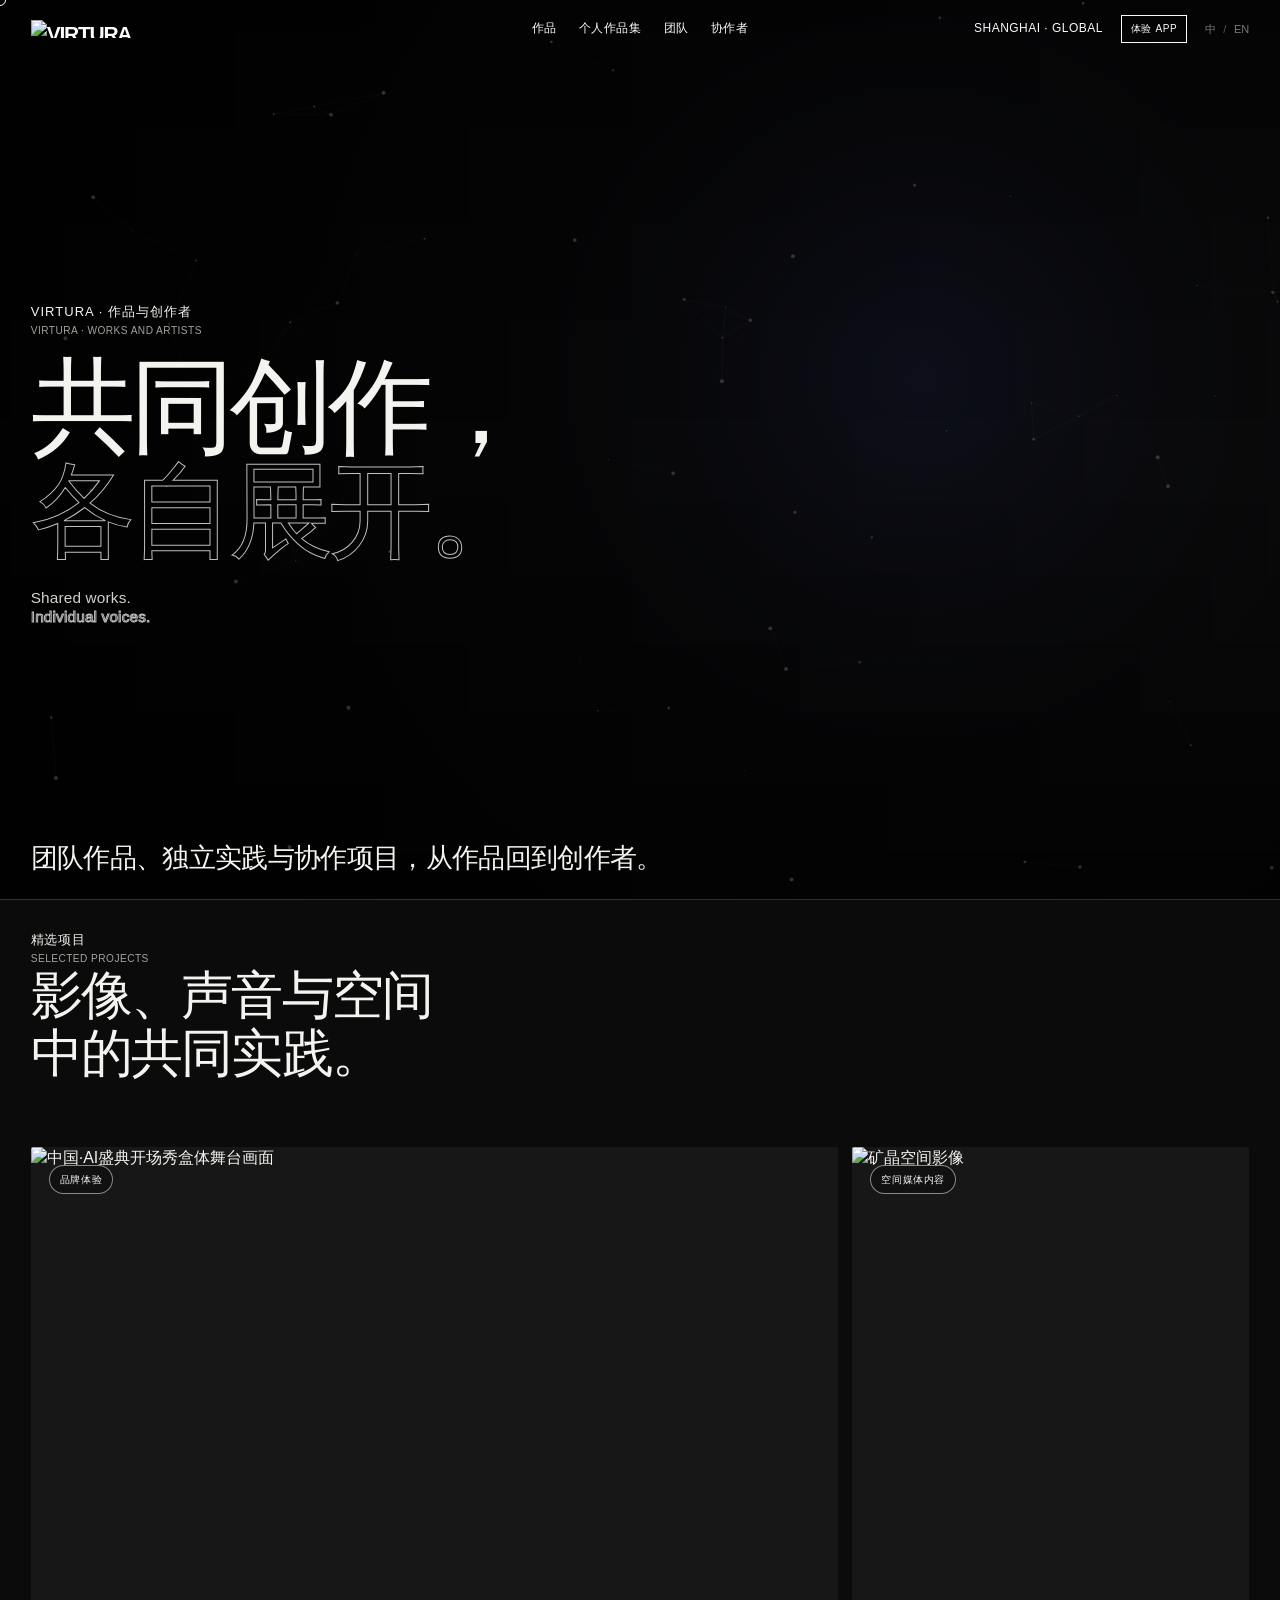
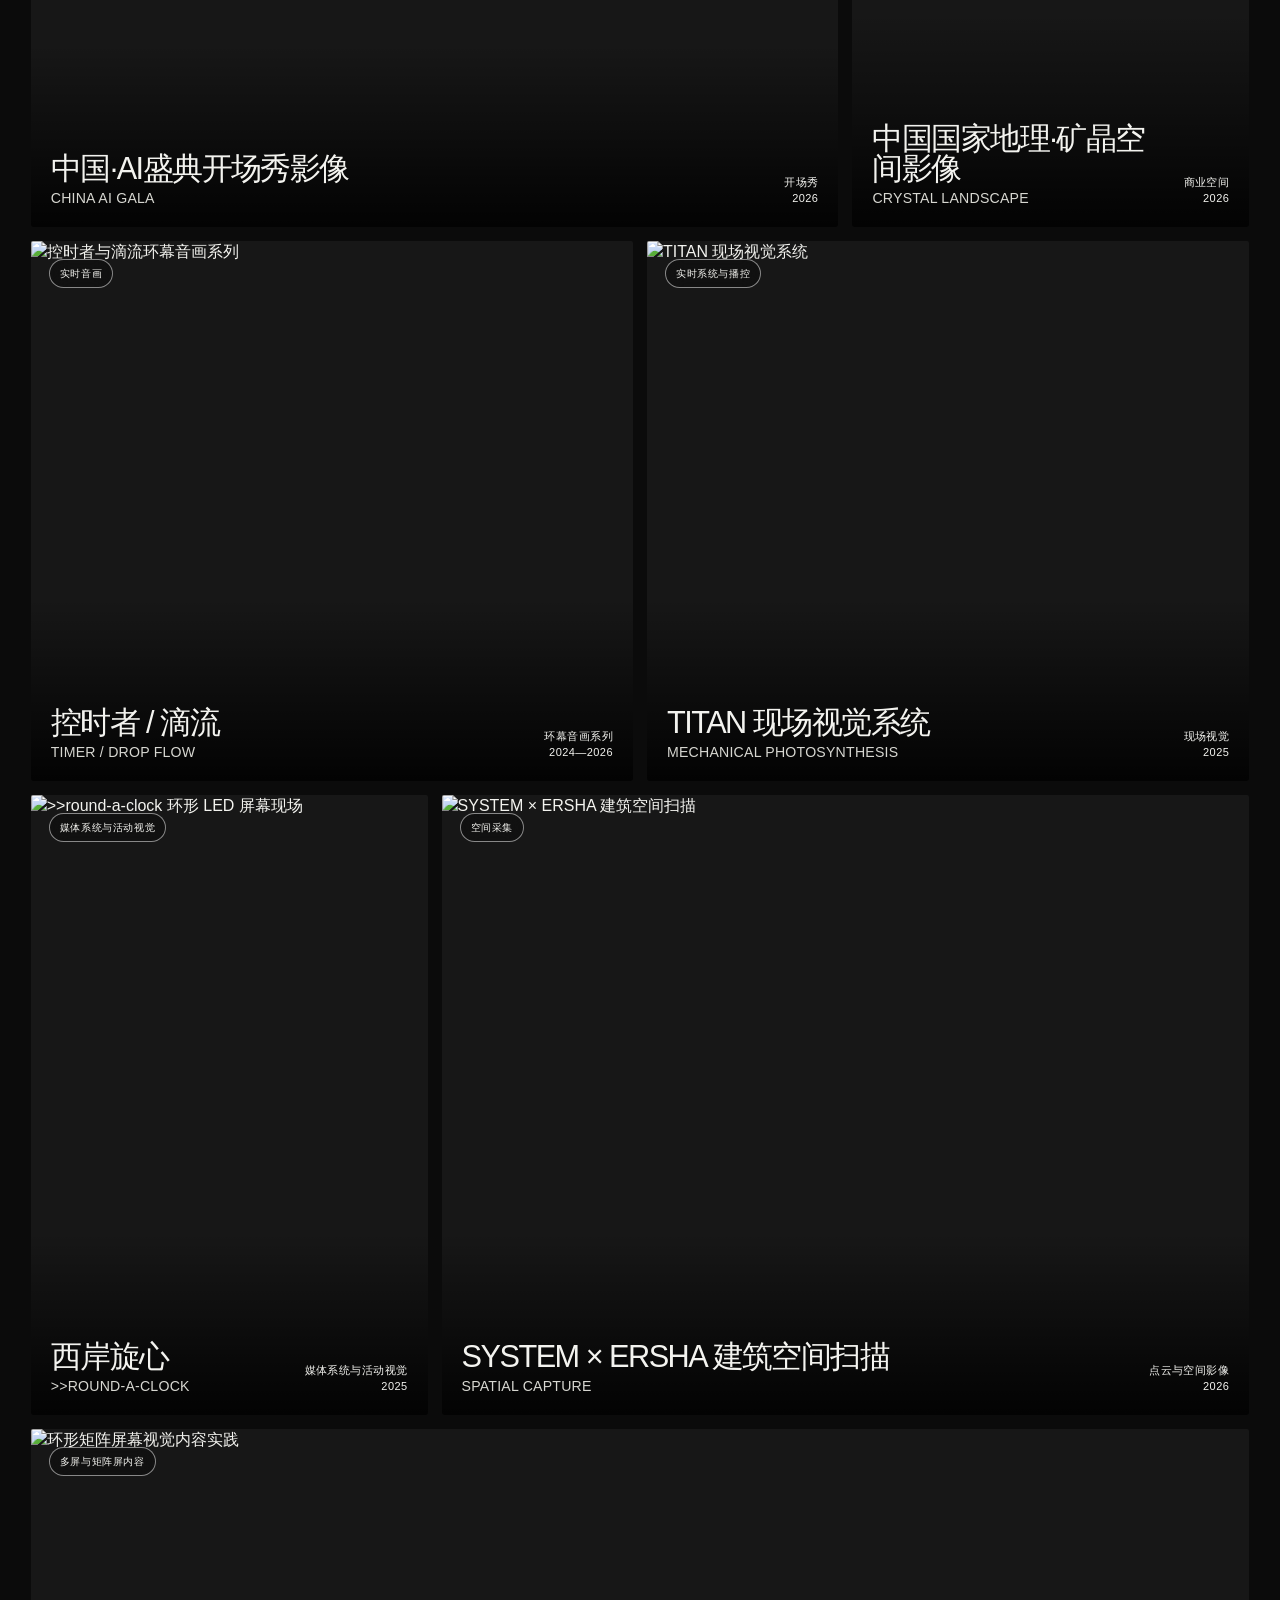
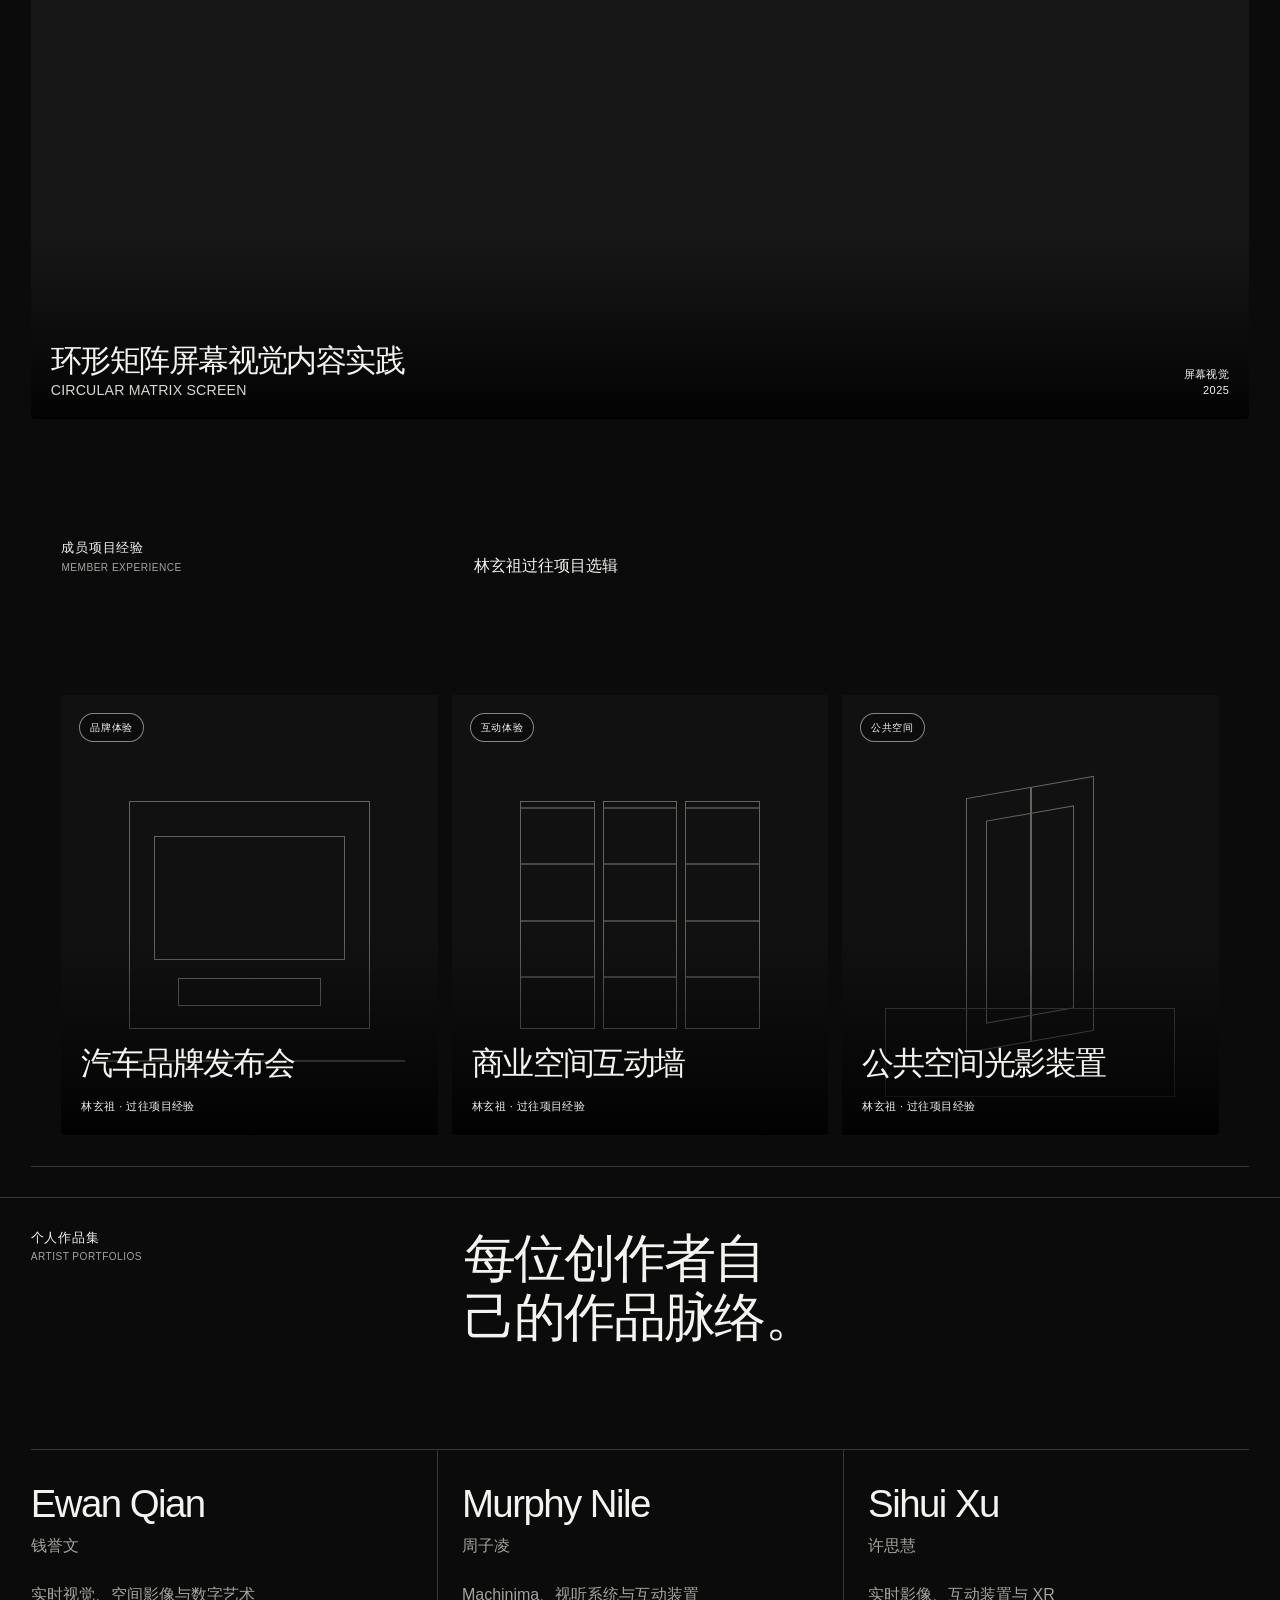
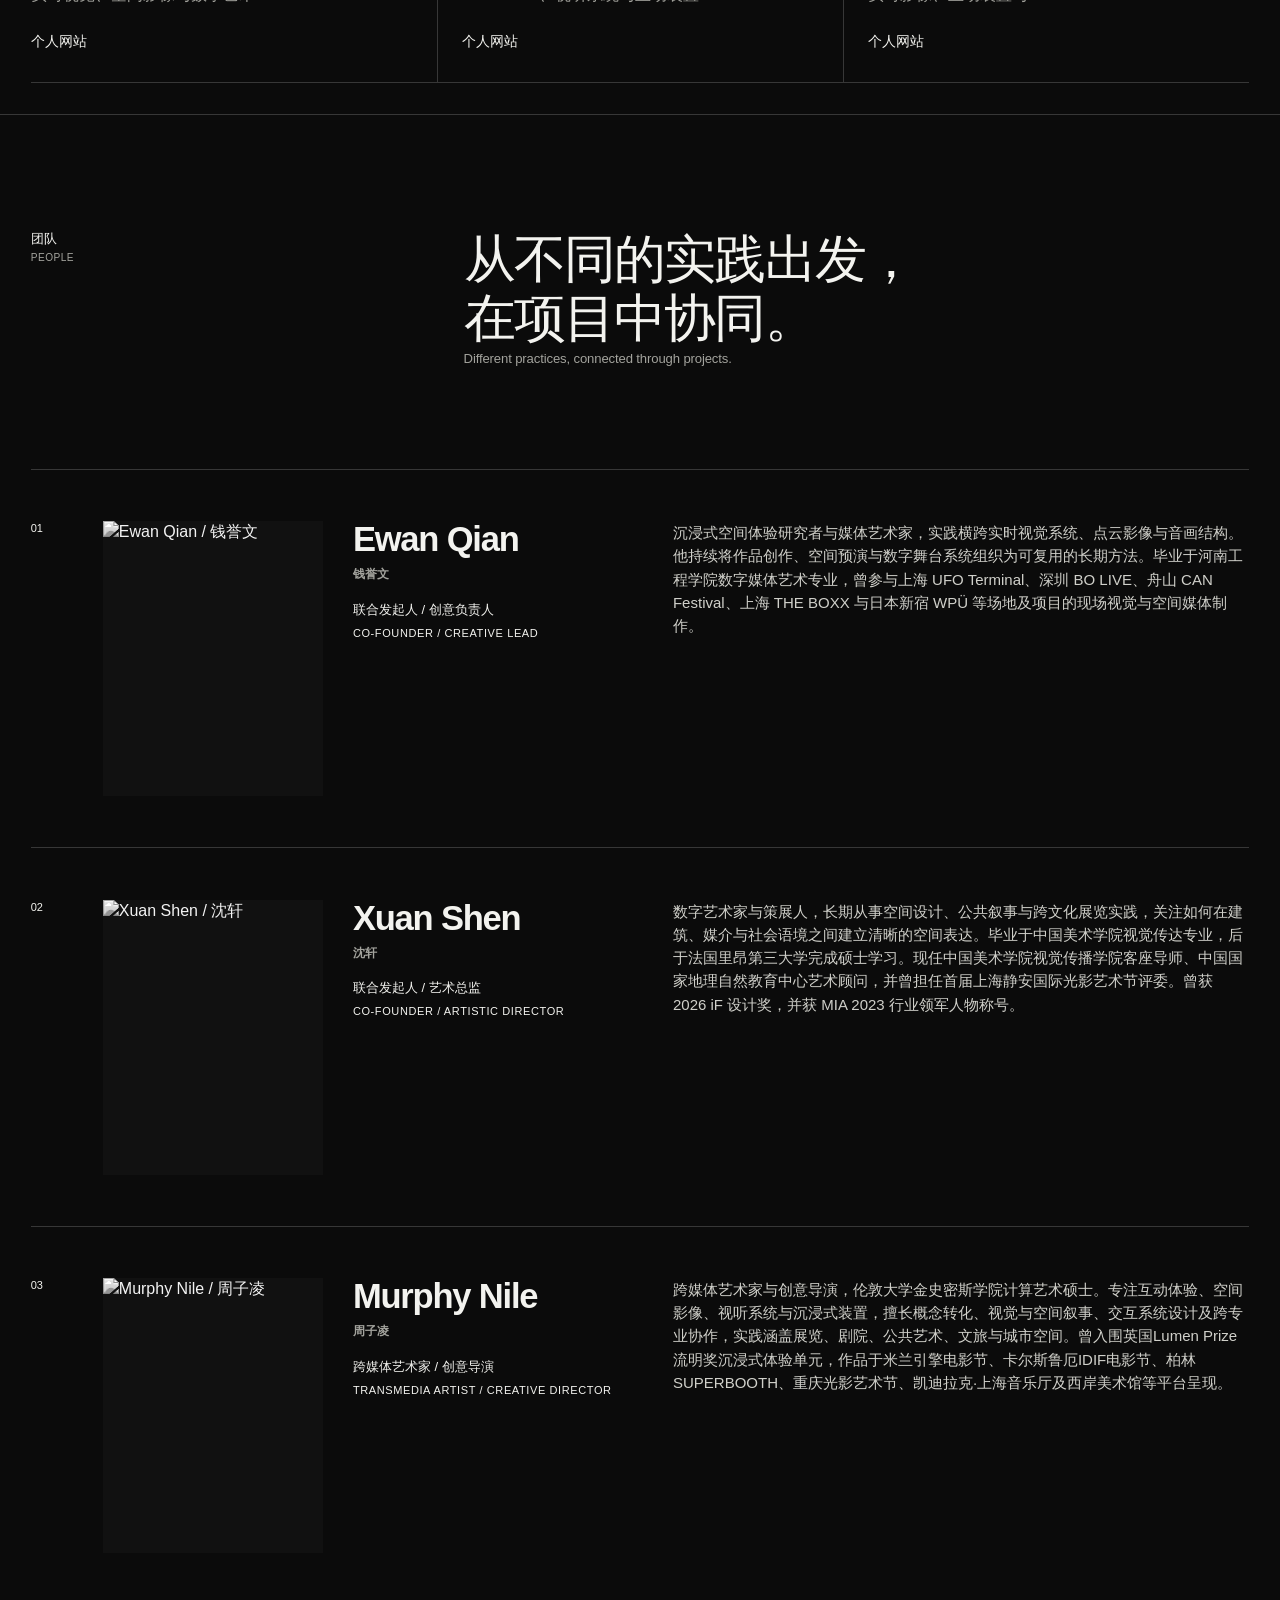
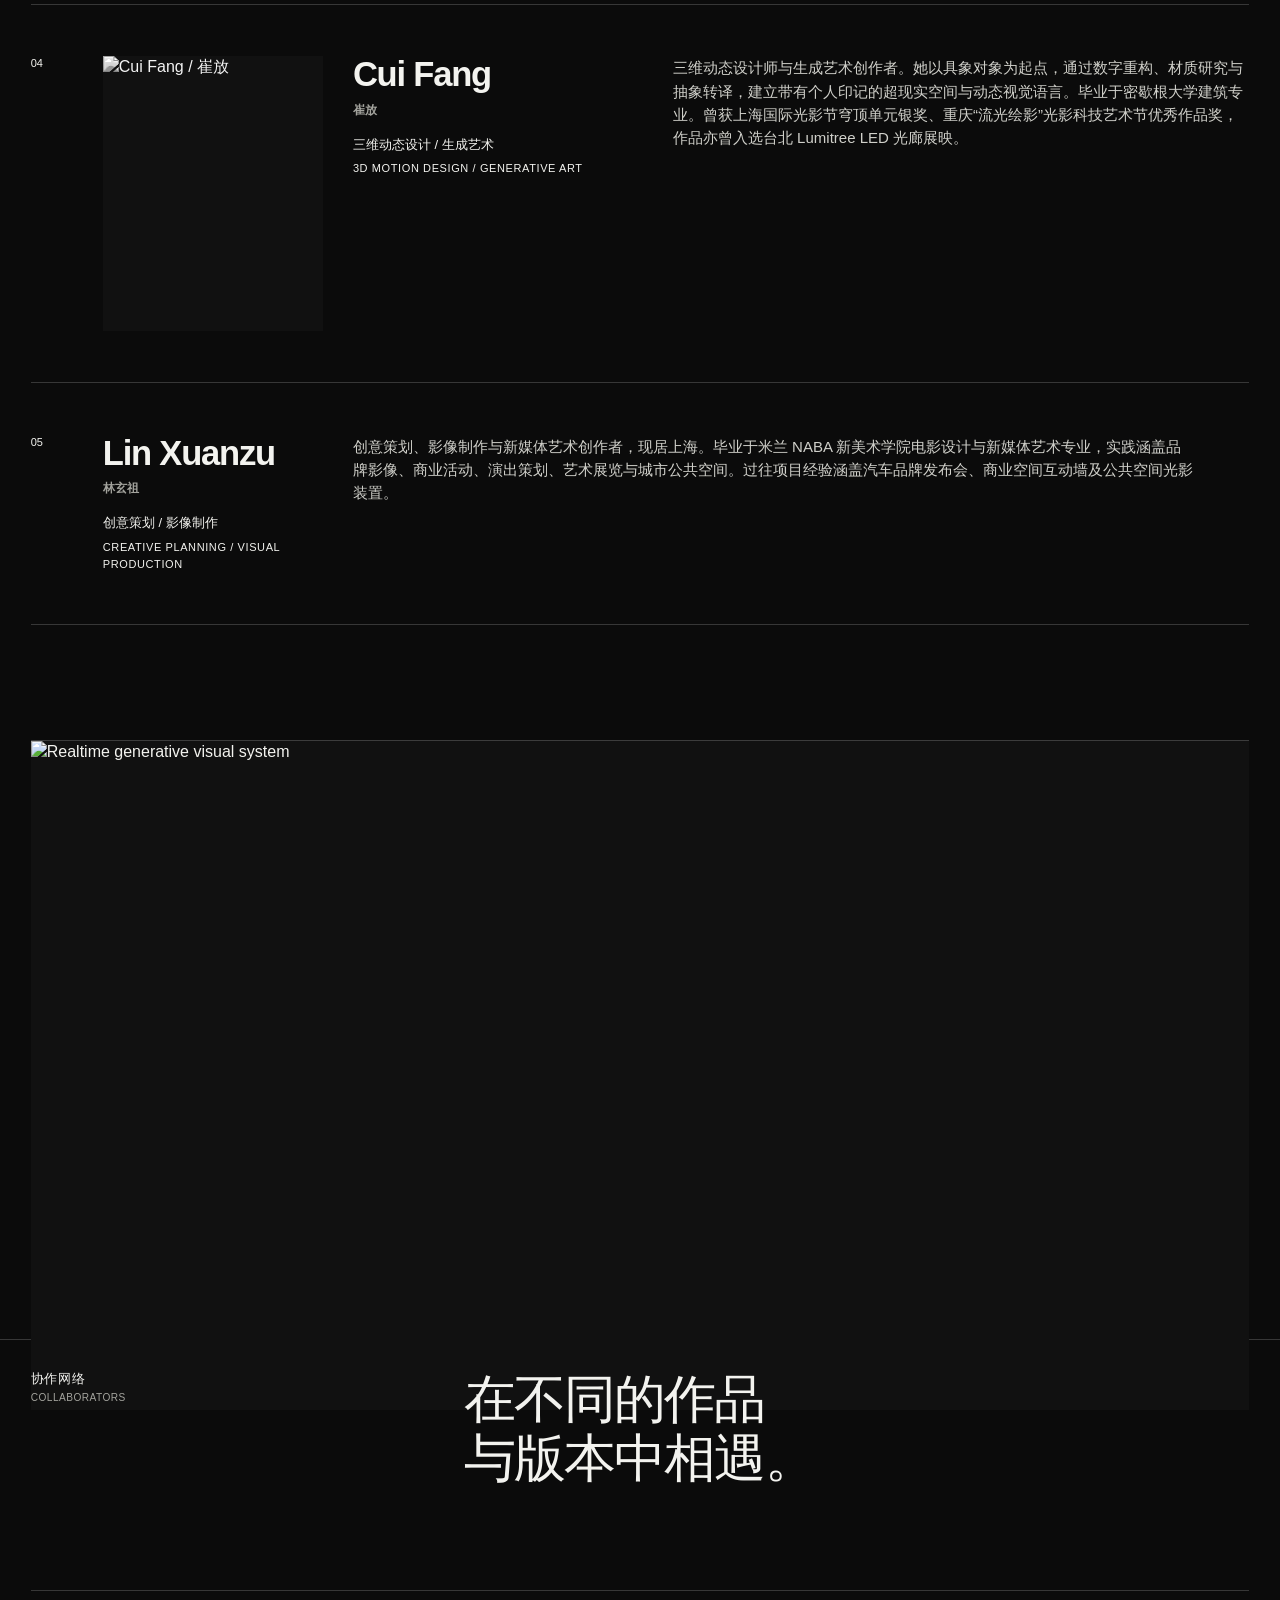
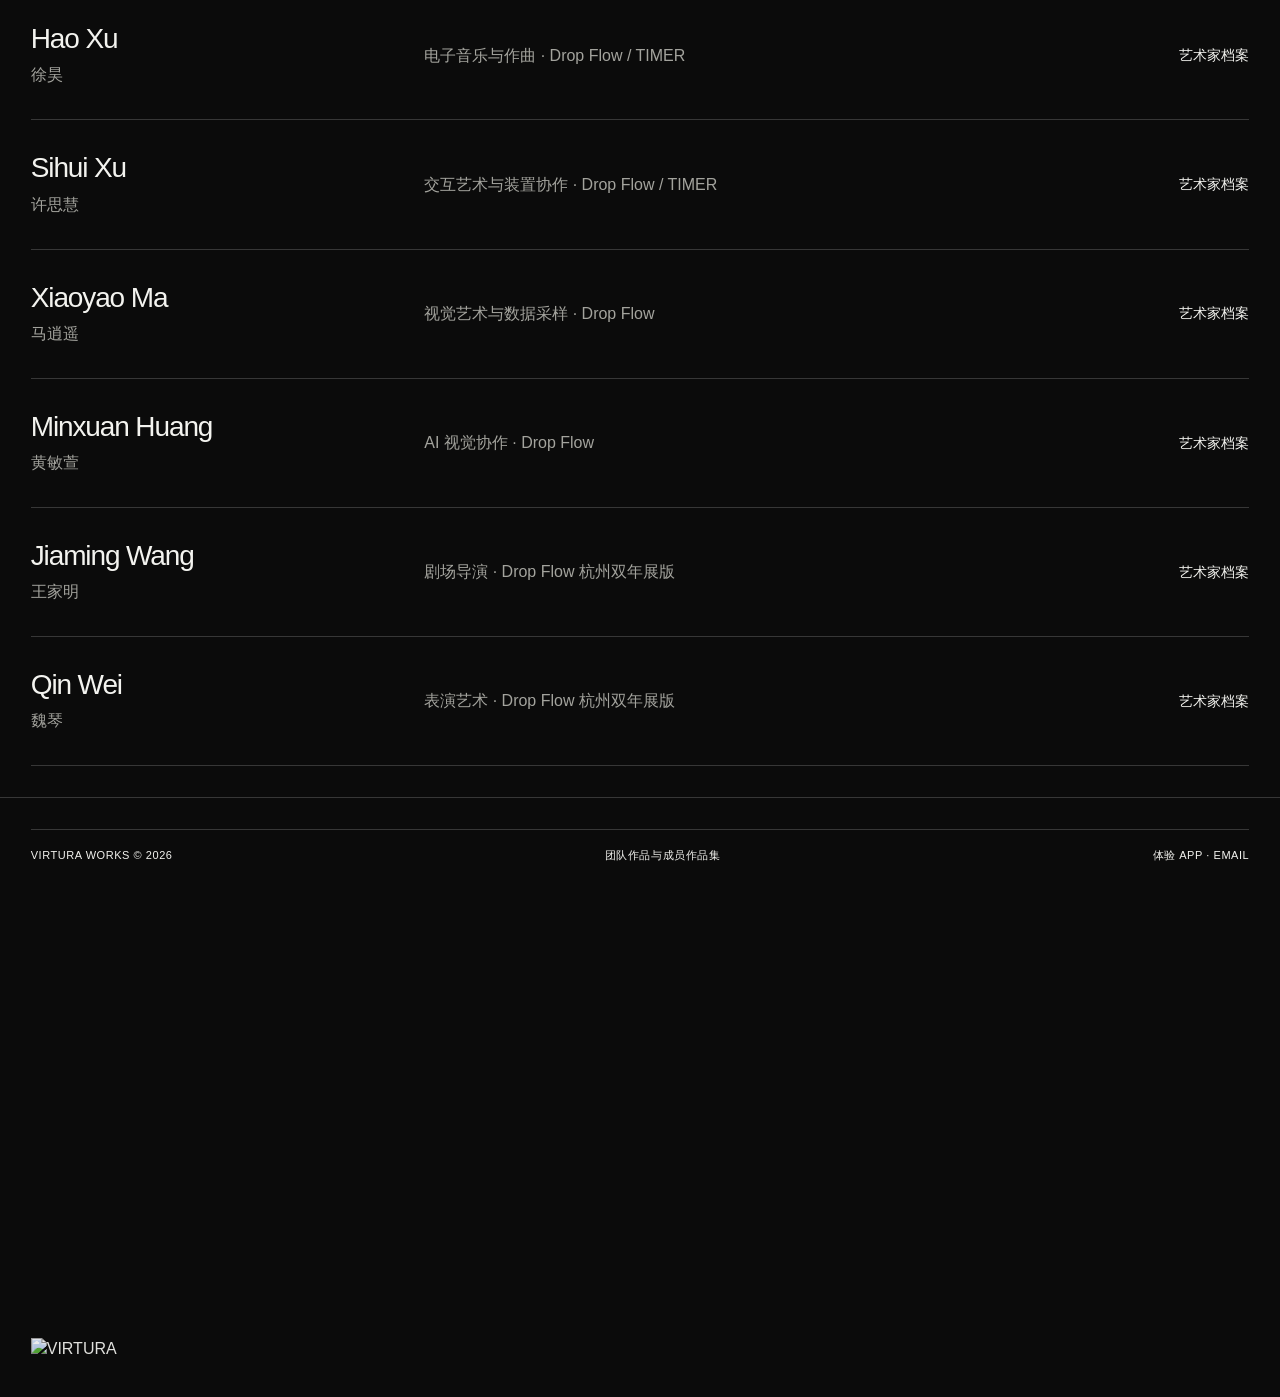
==== commit fbbbf9b4: "Prepare standalone VIRTURA Works portfolio" ====
--- a/index.html
+++ b/index.html
@@ -1,17 +1,18 @@
 <!DOCTYPE html>
-
-<html data-description-en="VIRTURA is an experience design and spatial media studio working across brand, cultural, public and entertainment environments." data-description-zh="VIRTURA 为品牌、文化机构、公共空间与娱乐现场提供体验设计、空间媒体内容、互动装置、实时系统与技术集成。" data-lang="zh" data-title-en="VIRTURA — Experience Design &amp; Spatial Media Studio" data-title-zh="VIRTURA — 体验设计与空间媒体工作室" lang="zh-CN">
-<head>
-<meta charset="utf-8"/>
-<meta content="width=device-width, initial-scale=1" name="viewport"/>
-<meta content="VIRTURA — Experience Design &amp; Spatial Media Studio" name="description"/>
-<meta content="website" property="og:type"/>
-<meta content="VIRTURA — 体验设计与空间媒体工作室" property="og:title"/>
-<meta content="从创意方案、空间媒体内容到技术整合与现场交付。" property="og:description"/>
-<meta content="https://virtura.space/assets/spaces-that-sense-bg.jpg" property="og:image"/>
-<title>VIRTURA — Experience Design &amp; Spatial Media Studio</title>
-<style>
-:root{
+<html data-description-en="VIRTURA team works, member portfolios and artist collaborations." data-description-zh="VIRTURA 团队作品、成员作品集与艺术家协作网络。" data-lang="zh" data-title-en="VIRTURA Works — Team and Artist Portfolios" data-title-zh="VIRTURA Works — 团队作品与成员作品集" lang="zh-CN">
+ <head>
+  <meta charset="utf-8"/>
+  <meta content="width=device-width, initial-scale=1" name="viewport"/>
+  <meta content="VIRTURA 团队作品、成员作品集与艺术家协作网络。" name="description"/>
+  <meta content="website" property="og:type"/>
+  <meta content="VIRTURA — 体验设计与空间媒体工作室" property="og:title"/>
+  <meta content="从创意方案、空间媒体内容到技术整合与现场交付。" property="og:description"/>
+  <meta content="https://virtura.space/assets/spaces-that-sense-bg.jpg" property="og:image"/>
+  <title>
+   VIRTURA Works — 团队作品与成员作品集
+  </title>
+  <style>
+   :root{
   --bg:#0b0b0b;--fg:#f3f3ef;--muted:#a3a39d;--line:rgba(255,255,255,.18);
   --panel:#131313;--pad:clamp(18px,2.4vw,38px);--display:clamp(54px,9.7vw,160px);
   --h2:clamp(36px,5.6vw,88px);--body:clamp(15px,1.25vw,20px)
@@ -114,212 +115,1048 @@
 .schematic-3 .schematic-form{width:34%;height:58%;transform:skewY(-10deg)}.schematic-3 .schematic-form i:nth-child(1){inset:10% 15%}.schematic-3 .schematic-form i:nth-child(2){left:-65%;right:-65%;height:35%;bottom:-22%;transform:skewY(10deg);border-color:#464640}.schematic-3 .schematic-form i:nth-child(3){left:50%;top:0;bottom:0}
 .schematic-label{position:absolute;top:24px;left:24px;font-size:11px;letter-spacing:.04em;text-transform:uppercase}
 .project .case-schematic{position:absolute;inset:0;z-index:-1;min-height:0}.project .schematic-label{display:none}.hero>.case-schematic{position:absolute;inset:0;z-index:0}.hero>.hero-title,.hero>.hero-top,.hero>.hero-foot{z-index:1}.hero .schematic-form{opacity:.45}.hero .schematic-label{display:none}
+  html[data-lang="zh"] .section-title .lang-zh{word-break:normal;overflow-wrap:anywhere}
 </style>
-<script>try{document.documentElement.dataset.lang=localStorage.getItem('virtura-language')||'zh'}catch(e){document.documentElement.dataset.lang='zh'}</script>
-</head>
-<body>
-<div aria-hidden="true" class="cursor"></div>
-<nav aria-label="Primary navigation" class="nav">
-<a class="brand" href="#top" aria-label="VIRTURA home"><img alt="VIRTURA" class="brand-mark" src="assets/virtura-logo-white.png"/><span class="sr-only">VIRTURA</span></a>
-<div class="navlinks">
-<a href="#universes"><span class="lang-zh">领域</span><span class="lang-en">Fields</span></a>
-<a href="#capabilities"><span class="lang-zh">服务</span><span class="lang-en">Services</span></a>
-<a href="#work"><span class="lang-zh">项目</span><span class="lang-en">Work</span></a>
-<a href="#delivery"><span class="lang-zh">合作方式</span><span class="lang-en">Delivery</span></a>
-<a href="#workflow"><span class="lang-zh">流程</span><span class="lang-en">Process</span></a>
-<a href="#studio"><span class="lang-zh">工作室</span><span class="lang-en">Studio</span></a>
-</div>
-<div class="nav-actions">
-<div class="place">Shanghai · Global</div>
-<a class="nav-cta" href="#project-inquiry"><span class="lang-zh">项目咨询</span><span class="lang-en">Start a Project</span></a>
-<div aria-label="Language" class="lang-switch" role="group">
-<button aria-label="切换为中文" data-set-lang="zh" type="button">中</button><span class="divider">/</span><button aria-label="Switch to English" data-set-lang="en" type="button">EN</button>
-</div>
-</div>
-</nav>
-<header class="hero" id="top">
-<canvas aria-hidden="true" class="hero-canvas"></canvas>
-<div class="hero-copy">
-<div class="eyebrow bilingual-label"><span class="lang-zh">体验设计与空间媒体工作室</span><span class="lang-en">Experience Design + Spatial Media Studio</span></div>
-<h1 class="hero-title"><span class="lang-zh"><span>让空间</span><span class="outline">被感知、</span><span>被参与。</span></span><span class="lang-en"><span>Spaces that</span><span class="outline">sense, speak</span><span>and evolve.</span></span></h1>
-</div>
-<div class="hero-foot">
-<div class="hero-statement lang-zh">我们为品牌、文化机构、公共空间与娱乐现场设计能够被感知、参与和记住的空间体验。</div>
-<div class="hero-statement lang-en">We design spatial experiences that can be sensed, entered and remembered — for brands, cultural institutions, public environments and live entertainment.</div>
-</div>
-</header>
-<div aria-label="Experience fields" class="ticker"><div class="ticker-inner">
-<span>品牌体验</span><span>文化与公共体验</span><span>沉浸式空间</span><span>实时音画与技术制作</span><span>Brand Experience</span><span>Cultural + Public Experience</span><span>Immersive Environments</span><span>Realtime Audiovisual</span>
-</div></div>
-<section id="universes">
-<div class="section-head">
-<div class="section-label bilingual-label"><span class="lang-zh">体验领域 / 01</span><span class="lang-en">Experience Fields / 01</span></div>
-<h2 class="section-title dual-title"><span class="lang-zh">项目覆盖品牌、文化公共空间、文旅商业与数字娱乐。</span><span class="lang-en">Projects span brand experiences, cultural and public spaces, destinations and digital entertainment.</span></h2>
-</div>
-<div class="universes">
-<a class="universe" href="work/system-ersha.html"><img class="universe-bg" src="VIRTURA_WEBSITE_ASSETS/06_SYSTEM_ERSHA/detail_01_xray.webp" alt="SYSTEM × ERSHA 点云建筑影像"/><div class="num">01</div><h3 class="dual-title"><span class="lang-zh">品牌体验</span><span class="lang-en">Brand Experience</span></h3><p class="lang-zh">发布会、品牌影像、产品体验、互动零售与多感官空间。</p><p class="lang-en">Launches, brand films, product experiences, interactive retail and multisensory environments.</p></a>
-<a class="universe" href="work/natgeo-crystal.html"><img class="universe-bg" src="VIRTURA_WEBSITE_ASSETS/02_NATGEO_CRYSTAL/space-lobby.jpg" alt="中国国家地理矿晶空间内部"/><div class="num">02</div><h3 class="dual-title"><span class="lang-zh">文化与公共体验</span><span class="lang-en">Cultural + Public Experience</span></h3><p class="lang-zh">美术馆、博物馆、艺术节、城市更新、公共媒体艺术与文化叙事。</p><p class="lang-en">Museums, galleries, festivals, urban renewal, public media art and cultural storytelling.</p></a>
-<a class="universe" href="https://ewanqian.site/#/gaussian-scenes" rel="noopener" target="_blank"><img class="universe-bg" src="assets/experience-xr-hackathon.jpg" alt="XR Hackathon Gaussian 场景"/><div class="num">03</div><h3 class="dual-title"><span class="lang-zh">沉浸式目的地</span><span class="lang-en">Immersive Destination</span></h3><p class="lang-zh">文旅、酒店、商业综合体、沉浸式展厅、数字场馆与长期运营内容。</p><p class="lang-en">Cultural destinations, hotels, mixed-use developments, immersive exhibitions, digital venues and long-term content programmes.</p></a>
-<a class="universe" href="work/ufo-circular-series.html"><img class="universe-bg" src="VIRTURA_WEBSITE_ASSETS/03_UFO_CIRCULAR_SERIES/dropflow_03_live.webp" alt="滴流环幕音画演出现场"/><div class="num">04</div><h3 class="dual-title"><span class="lang-zh">数字娱乐</span><span class="lang-en">Digital Entertainment</span></h3><p class="lang-zh">演唱会、音乐现场、游戏化体验、实时视觉、XR 与数字 IP 内容。</p><p class="lang-en">Concerts, live music, gamified experiences, realtime visuals, XR and digital IP content.</p></a>
-</div>
-</section>
-<section class="cap-section" id="capabilities">
-<div class="section-head">
-<div class="section-label bilingual-label"><span class="lang-zh">服务能力 / 02</span><span class="lang-en">Services / 02</span></div>
-<p class="cap-intro lang-zh">从创意方案、内容制作到技术整合和现场交付，服务按项目条件组合。</p>
-<p class="cap-intro lang-en">From creative direction and content production to technical integration and on-site delivery.</p>
-</div>
-<div class="cap-list">
-<div class="cap"><div class="cap-index">01</div><img class="cap-media" src="VIRTURA_WEBSITE_ASSETS/02_NATGEO_CRYSTAL/hero-crystal.jpg" alt="矿晶空间媒体内容"/><div class="cap-name dual-title"><span class="lang-zh">空间媒体内容</span><span class="lang-en">Spatial Media Content</span></div><div class="cap-desc"><span class="lang-zh">大尺寸影像、异形屏、环幕、穹幕、裸眼 3D 与常设空间内容，依据屏幕比例、观看方向和观众动线进行设计。</span><span class="lang-en">Large-format moving image for custom LED, panoramic, dome and glasses-free 3D environments, designed around screen geometry, sightlines and audience movement.</span></div></div>
-<div class="cap"><div class="cap-index">02</div><img class="cap-media" src="assets/experience-xr-hackathon.jpg" alt="互动沉浸式 XR 场景"/><div class="cap-name dual-title"><span class="lang-zh">互动与沉浸式体验</span><span class="lang-en">Interactive + Immersive Experiences</span></div><div class="cap-desc"><span class="lang-zh">以动作、声音、触摸、视觉识别和传感数据驱动画面、声音与空间反馈，支持单人及多人参与。</span><span class="lang-en">Motion, sound, touch, computer vision and sensor data drive responsive image, audio and spatial feedback for individual and multi-user experiences.</span></div></div>
-<div class="cap"><div class="cap-index">03</div><img class="cap-media" src="VIRTURA_WEBSITE_ASSETS/03_UFO_CIRCULAR_SERIES/dropflow_01_system.jpg" alt="实时三维生成视觉系统"/><div class="cap-name dual-title"><span class="lang-zh">实时三维与生成系统</span><span class="lang-en">Realtime 3D + Generative Systems</span></div><div class="cap-desc"><span class="lang-zh">游戏引擎、生成视觉、音频分析与数据驱动内容，支持实时响应、持续迭代和多版本运行。</span><span class="lang-en">Game engines, generative visuals, audio analysis and data-driven content for live response, ongoing iteration and multiple operating modes.</span></div></div>
-<div class="cap"><div class="cap-index">04</div><img class="cap-media" src="VIRTURA_WEBSITE_ASSETS/04_TITAN/detail_02_live.jpeg" alt="TITAN 演出播控现场"/><div class="cap-name dual-title"><span class="lang-zh">多屏编排与演出播控</span><span class="lang-en">Multi-screen Direction + Show Control</span></div><div class="cap-desc"><span class="lang-zh">组织主屏、副屏、异形屏与灯光、声音之间的时间关系，并完成媒体服务器、OSC、MIDI、DMX 与现场播控。</span><span class="lang-en">Timing and content direction across main, secondary and custom displays, integrated with sound, lighting, media servers, OSC, MIDI, DMX and live show control.</span></div></div>
-<div class="cap"><div class="cap-index">05</div><img class="cap-media" src="VIRTURA_WEBSITE_ASSETS/06_SYSTEM_ERSHA/hero.webp" alt="ERSHA 点云空间采集"/><div class="cap-name dual-title"><span class="lang-zh">空间采集与数字预演</span><span class="lang-en">Spatial Capture + Digital Previsualisation</span></div><div class="cap-desc"><span class="lang-zh">空间扫描、点云、数字孪生、AR、VR、MR、实时三维应用、移动端互动与空间音频，用于方案验证、内容制作和场地预演。</span><span class="lang-en">Spatial scanning, point clouds, digital twins, AR, VR, MR, realtime 3D applications, mobile interaction and spatial audio for design validation, content production and venue previsualisation.</span></div></div>
-<div class="cap"><div class="cap-index">06</div><img class="cap-media" src="VIRTURA_WEBSITE_ASSETS/05_WEST_BUND_XUANXIN/detail_03_site.jpg" alt="西岸旋心现场实施"/><div class="cap-name dual-title"><span class="lang-zh">技术整合与现场实施</span><span class="lang-en">Technical Integration + On-site Delivery</span></div><div class="cap-desc"><span class="lang-zh">技术选型、设备与供应商整合、信号和结构协调、安装调试、运行测试、现场交付与维护支持。</span><span class="lang-en">Technology specification, equipment and supplier coordination, signal and structural integration, installation, commissioning, operational testing and on-site support.</span></div></div>
-<div class="cap"><div class="cap-index">07</div><img class="cap-media" src="assets/experience-xr-hackathon.jpg" alt="XR 与空间计算场景"/><div class="cap-name dual-title"><span class="lang-zh">XR 与空间计算</span><span class="lang-en">XR + Spatial Computing</span></div><div class="cap-desc"><span class="lang-zh">Apple Vision Pro、空间入口、三维场景与交互原型，支持研究验证、内容迁移和部署规划。</span><span class="lang-en">Apple Vision Pro, spatial interfaces, 3D scenes and interactive prototypes for research, content migration and deployment planning.</span></div></div>
-<div class="cap"><div class="cap-index">08</div><img class="cap-media" src="VIRTURA_WEBSITE_ASSETS/01_AI_GALA/hero-robot-cube.jpg" alt="AI 盛典品牌影像"/><div class="cap-name dual-title"><span class="lang-zh">AI 影像与品牌内容</span><span class="lang-en">AI Image + Brand Content</span></div><div class="cap-desc"><span class="lang-zh">将生成式影像纳入导演、三维、合成和空间适配流程，为发布会、品牌影片与大型屏幕提供可控内容。</span><span class="lang-en">Generative imagery integrated with direction, 3D, compositing and spatial adaptation for launches, brand films and large-format screens.</span></div></div>
-</div>
-</section>
-<section id="work">
-<div class="section-head compact-head">
-<div class="section-label bilingual-label"><span class="lang-zh">精选项目 / 03</span><span class="lang-en">Featured Work / 03</span></div>
-</div>
-<div class="project-grid">
-<a class="project" data-project="ai-gala" href="work/ai-gala.html">
-<img alt="中国·AI盛典开场秀盒体舞台画面" class="visual" src="VIRTURA_WEBSITE_ASSETS/01_AI_GALA/hero-robot-cube.jpg"/><span class="tag"><span class="lang-zh">品牌体验</span><span class="lang-en">Brand Experience</span></span>
-<div class="meta"><div class="title"><span class="lang-zh">中国·AI盛典开场秀影像<span class="sub">China AI Gala</span></span><span class="lang-en">China AI Gala — Opening Show Visuals</span></div><div class="info"><span class="lang-zh">开场秀<br/>2026</span><span class="lang-en">Opening Show<br/>2026</span></div></div>
-</a>
-<a class="project" data-project="natgeo-crystal" href="work/natgeo-crystal.html">
-<img alt="矿晶空间影像" class="visual" src="VIRTURA_WEBSITE_ASSETS/02_NATGEO_CRYSTAL/hero-crystal.jpg"/><span class="tag"><span class="lang-zh">空间媒体内容</span><span class="lang-en">Spatial Media</span></span>
-<div class="meta"><div class="title"><span class="lang-zh">中国国家地理·矿晶空间影像<span class="sub">Crystal Landscape</span></span><span class="lang-en">National Geographic — Crystal Landscape</span></div><div class="info"><span class="lang-zh">商业空间<br/>2026</span><span class="lang-en">Commercial Space<br/>2026</span></div></div>
-</a>
-<a class="project" data-project="timer-drop-flow" href="work/ufo-circular-series.html">
-<img alt="控时者与滴流环幕音画系列" class="visual" src="VIRTURA_WEBSITE_ASSETS/03_UFO_CIRCULAR_SERIES/dropflow_03_live.webp"/><span class="tag"><span class="lang-zh">实时音画</span><span class="lang-en">Realtime Audiovisual</span></span>
-<div class="meta"><div class="title"><span class="lang-zh">控时者 / 滴流<span class="sub">TIMER / DROP FLOW</span></span><span class="lang-en">TIMER / DROP FLOW</span></div><div class="info"><span class="lang-zh">环幕音画系列<br/>2024—2026</span><span class="lang-en">Circular Screen Series<br/>2024—2026</span></div></div>
-</a>
-<a class="project" data-project="titan" href="work/titan.html">
-<img alt="TITAN 现场视觉系统" class="visual" src="VIRTURA_WEBSITE_ASSETS/04_TITAN/hero.webp"/><span class="tag"><span class="lang-zh">实时系统与播控</span><span class="lang-en">Realtime + Show Control</span></span>
-<div class="meta"><div class="title"><span class="lang-zh">TITAN 现场视觉系统<span class="sub">Mechanical Photosynthesis</span></span><span class="lang-en">Mechanical Photosynthesis: TITAN</span></div><div class="info"><span class="lang-zh">现场视觉<br/>2025</span><span class="lang-en">Live Visual System<br/>2025</span></div></div>
-</a>
-<a class="project" data-project="west-bund-xuanxin" href="work/west-bund-xuanxin.html">
-<img alt="&gt;&gt;round-a-clock 环形 LED 屏幕现场" class="visual" src="VIRTURA_WEBSITE_ASSETS/05_WEST_BUND_XUANXIN/hero.jpg"/><span class="tag"><span class="lang-zh">媒体系统与活动视觉</span><span class="lang-en">Media System + Event Visuals</span></span>
-<div class="meta"><div class="title"><span class="lang-zh">西岸旋心<span class="sub">&gt;&gt;round-a-clock</span></span><span class="lang-en">West Bund Xuanxin — &gt;&gt;round-a-clock</span></div><div class="info"><span class="lang-zh">媒体系统与活动视觉<br/>2025</span><span class="lang-en">Media System + Event Visuals<br/>2025</span></div></div>
-</a>
-<a class="project" data-project="system-ersha" href="work/system-ersha.html">
-<img alt="SYSTEM × ERSHA 建筑空间扫描" class="visual" src="VIRTURA_WEBSITE_ASSETS/06_SYSTEM_ERSHA/hero.webp"/><span class="tag"><span class="lang-zh">空间采集</span><span class="lang-en">Spatial Capture</span></span>
-<div class="meta"><div class="title"><span class="lang-zh">SYSTEM × ERSHA 建筑空间扫描<span class="sub">Spatial Capture</span></span><span class="lang-en">SYSTEM × ERSHA — Spatial Capture</span></div><div class="info"><span class="lang-zh">点云与空间影像<br/>2026</span><span class="lang-en">Point Cloud + Spatial Film<br/>2026</span></div></div>
-</a>
-<a class="project" data-project="circular-matrix" href="work/circular-matrix-screen.html">
-<img alt="环形矩阵屏幕视觉内容实践" class="visual" src="VIRTURA_WEBSITE_ASSETS/09_CIRCULAR_MATRIX_SCREEN/control_03_thumbnail.webp"/><span class="tag"><span class="lang-zh">多屏与矩阵屏内容</span><span class="lang-en">Multi-screen Content</span></span>
-<div class="meta"><div class="title"><span class="lang-zh">环形矩阵屏幕视觉内容实践<span class="sub">Circular Matrix Screen</span></span><span class="lang-en">Circular Matrix Screen — Visual Content Practice</span></div><div class="info"><span class="lang-zh">屏幕视觉<br/>2025</span><span class="lang-en">Screen Visuals<br/>2025</span></div></div>
-</a>
-</div>
-<section class="member-projects" aria-label="Lin Xuanzu selected project experience"><div class="section-head"><div class="section-label bilingual-label"><span class="lang-zh">成员项目经验</span><span class="lang-en">Member Experience</span></div><p><span class="lang-zh">林玄祖过往项目选辑</span><span class="lang-en">Selected prior projects by Lin Xuanzu</span></p></div><div class="project-grid"><a class="project" data-project="automotive-launch" href="work/automotive-launch.html"><div aria-label="空间示意 / Spatial schematic" class="case-schematic schematic-1" role="img"><div class="schematic-form"><i></i><i></i><i></i></div><span class="schematic-label"><span class="lang-zh">空间示意</span><span class="lang-en">Spatial Schematic</span></span></div><span class="tag"><span class="lang-zh">品牌体验</span><span class="lang-en">Brand Experience</span></span><div class="meta"><div class="title"><span class="lang-zh">汽车品牌发布会</span><span class="lang-en">Automotive Launch</span></div><div class="info"><span class="lang-zh">林玄祖 · 过往项目经验</span><span class="lang-en">Lin Xuanzu · Prior Experience</span></div></div></a><a class="project" data-project="interactive-media-wall" href="work/interactive-media-wall.html"><div aria-label="空间示意 / Spatial schematic" class="case-schematic schematic-2" role="img"><div class="schematic-form"><i></i><i></i><i></i></div><span class="schematic-label"><span class="lang-zh">空间示意</span><span class="lang-en">Spatial Schematic</span></span></div><span class="tag"><span class="lang-zh">互动体验</span><span class="lang-en">Interactive Experience</span></span><div class="meta"><div class="title"><span class="lang-zh">商业空间互动墙</span><span class="lang-en">Interactive Media Wall</span></div><div class="info"><span class="lang-zh">林玄祖 · 过往项目经验</span><span class="lang-en">Lin Xuanzu · Prior Experience</span></div></div></a><a class="project" data-project="public-light-installation" href="work/public-light-installation.html"><div aria-label="空间示意 / Spatial schematic" class="case-schematic schematic-3" role="img"><div class="schematic-form"><i></i><i></i><i></i></div><span class="schematic-label"><span class="lang-zh">空间示意</span><span class="lang-en">Spatial Schematic</span></span></div><span class="tag"><span class="lang-zh">公共空间</span><span class="lang-en">Public Space</span></span><div class="meta"><div class="title"><span class="lang-zh">公共空间光影装置</span><span class="lang-en">Public Light Installation</span></div><div class="info"><span class="lang-zh">林玄祖 · 过往项目经验</span><span class="lang-en">Lin Xuanzu · Prior Experience</span></div></div></a></div></section>
-</section>
-<section id="delivery">
-<div class="section-head">
-<div class="section-label bilingual-label"><span class="lang-zh">合作方式 / 04</span><span class="lang-en">Delivery Models / 04</span></div>
-<h2 class="section-title dual-title"><span class="lang-zh">按项目规模，选择最合适的生产与责任结构。</span><span class="lang-en">The right production structure for each project scale.</span></h2>
-</div>
-<div class="delivery-grid">
-<article class="delivery-card"><span class="num">01</span><h3>自主制作<small>In-house Production</small></h3><p>适合核心能力范围内、规模可控的项目。由团队直接完成创意、内容、系统与交付。</p></article>
-<article class="delivery-card"><span class="num">02</span><h3>联合制作<small>Co-production</small></h3><p>需要外部艺术家或专项技术时，由 VIRTURA 主导创意，并与成熟伙伴联合交付。</p></article>
-<article class="delivery-card"><span class="num">03</span><h3>总包整合<small>Integrated Delivery</small></h3><p>面向大型、多供应商项目，统一负责方案、预算、排期、质量控制、验收与最终交付。</p></article>
-</div>
-</section>
-<section id="workflow">
-<div class="workflow">
-<div class="workflow-copy"><div class="section-label bilingual-label"><span class="lang-zh">合作流程 / 05</span><span class="lang-en">How We Work / 05</span></div><h2>从场地条件到稳定运行。</h2><p>先明确目标、空间、屏幕和时间，再确定创意与生产结构。每个阶段都有可确认的成果、成本和责任边界。</p></div>
-<div class="workflow-steps">
-<div class="workflow-step"><span>01</span><strong>需求沟通<small>Brief + objectives</small></strong></div>
-<div class="workflow-step"><span>02</span><strong>场地与技术评估<small>Site + system assessment</small></strong></div>
-<div class="workflow-step"><span>03</span><strong>创意方案、预算与排期<small>Concept + budget + schedule</small></strong></div>
-<div class="workflow-step"><span>04</span><strong>内容制作与系统开发<small>Production + development</small></strong></div>
-<div class="workflow-step"><span>05</span><strong>联调测试与现场执行<small>Testing + on-site delivery</small></strong></div>
-<div class="workflow-step"><span>06</span><strong>交付、培训与维护<small>Handover + support</small></strong></div>
-</div>
-</div>
-</section>
-<section class="studio" id="studio">
-<div class="studio-heading"><div class="studio-kicker bilingual-label"><span class="lang-zh">关于 VIRTURA / 06</span><span class="lang-en">Studio / 06</span></div><div class="studio-copy dual-title"><span class="lang-zh">VIRTURA 连接空间感知、动态影像与创意技术。</span><span class="lang-en">VIRTURA connects spatial perception, moving image and creative technology.</span></div></div>
-<figure class="studio-media"><img alt="Immersive spatial media environment" src="assets/embedded/media-01.jpg"/></figure>
-<div class="studio-bottom">
-<div class="studio-description">
-<p class="lang-zh">我们以体验设计和空间媒体为核心，从概念、影像、交互与声音出发，组织技术供应链并完成真实空间中的整体交付。</p>
-<p class="lang-en">We work across experience design and spatial media, bringing concept, moving image, interaction and sound into an integrated production and delivery process.</p>
-<p class="studio-relation lang-zh">VIRTURA 是在「轩空间感知（XUAN）」空间设计与项目实践框架下展开工作的跨学科艺术团队与创作共同体，并与 TZONE（上海图域）等相关团队在不同项目中协同推进空间内容与现场实践。</p>
-<p class="studio-relation lang-en">VIRTURA operates as an interdisciplinary art and creative technology studio within the spatial-design and project framework of XUAN, collaborating with specialist teams including TZONE across spatial content and on-site production.</p>
-</div>
-<div class="cities">Shanghai<br/>Available worldwide</div>
-</div>
-</section>
-<section class="team-section" id="people">
-<div class="team-intro"><div class="section-label bilingual-label"><span class="lang-zh">团队 / 07</span><span class="lang-en">Team / 07</span></div><h2 class="team-title dual-title"><span class="lang-zh">艺术、空间设计与创意技术，在同一团队内协同。</span><span class="lang-en">Art, spatial design and creative technology in one studio.</span></h2></div>
-<div class="people">
-<article class="person"><div class="person-index">01</div><figure class="person-portrait"><a href="https://ewanqian.site/" rel="noopener" target="_blank" aria-label="访问 Ewan Qian 个人网站"><img alt="Ewan Qian / 钱誉文" src="assets/embedded/media-02.jpg"/></a></figure><div class="person-identity"><h3 class="person-name"><a href="https://ewanqian.site/" rel="noopener" target="_blank">Ewan Qian<span class="cn">钱誉文</span></a></h3><div class="person-role"><span class="role-cn lang-zh">联合发起人 / 创意负责人</span>Co-founder / Creative Lead</div></div><div class="person-copy"><p class="bio-cn lang-zh">沉浸式空间体验研究者与媒体艺术家，实践横跨实时视觉系统、点云影像与音画结构。他持续将作品创作、空间预演与数字舞台系统组织为可复用的长期方法。毕业于河南工程学院数字媒体艺术专业，曾参与上海 UFO Terminal、深圳 BO LIVE、舟山 CAN Festival、上海 THE BOXX 与日本新宿 WPÜ 等场地及项目的现场视觉与空间媒体制作。</p><p class="bio-en lang-en">An immersive experience researcher and media artist working across realtime visual systems, point-cloud imagery and audiovisual structures. His practice brings artistic production, spatial previsualisation and digital stage systems into a sustained, reusable methodology. He studied Digital Media Art at Henan University of Engineering and has contributed to live visual and spatial media projects at UFO Terminal Shanghai, BO LIVE Shenzhen, CAN Festival Zhoushan, THE BOXX Shanghai and WPÜ Shinjuku, Japan.</p></div></article>
-<article class="person"><div class="person-index">02</div><figure class="person-portrait"><img alt="Xuan Shen / 沈轩" src="assets/embedded/media-03.jpg"/></figure><div class="person-identity"><h3 class="person-name">Xuan Shen<span class="cn">沈轩</span></h3><div class="person-role"><span class="role-cn lang-zh">联合发起人 / 艺术总监</span>Co-founder / Artistic Director</div></div><div class="person-copy"><p class="bio-cn lang-zh">数字艺术家与策展人，长期从事空间设计、公共叙事与跨文化展览实践，关注如何在建筑、媒介与社会语境之间建立清晰的空间表达。毕业于中国美术学院视觉传达专业，后于法国里昂第三大学完成硕士学习。现任中国美术学院视觉传播学院客座导师、中国国家地理自然教育中心艺术顾问，并曾担任首届上海静安国际光影艺术节评委。曾获 2026 iF 设计奖，并获 MIA 2023 行业领军人物称号。</p><p class="bio-en lang-en">A digital artist and curator whose practice spans spatial design, public narrative and cross-cultural exhibition contexts. He develops spatial frameworks that connect architecture, media and social experience. He graduated in Visual Communication from China Academy of Art and later completed postgraduate study at Jean Moulin University Lyon 3. He is a guest tutor at the School of Visual Communication, China Academy of Art, an art advisor to the National Geographic China Nature Education Center, and served as a jury member for the inaugural Shanghai Jing’an International Light Art Festival. His recognitions include an iF Design Award in 2026 and the MIA 2023 Industry Leader title.</p></div></article>
-<article class="person"><div class="person-index">03</div><figure class="person-portrait"><img alt="Murphy Nile / 周子凌" src="assets/embedded/media-04.jpg"/></figure><div class="person-identity"><h3 class="person-name"><a href="https://www.murphynile.com" rel="noopener" target="_blank">Murphy Nile</a><span class="cn">周子凌</span></h3><div class="person-role"><span class="role-cn lang-zh">跨媒体艺术家 / 创意导演</span>Transmedia Artist / Creative Director</div></div><div class="person-copy"><p class="bio-cn lang-zh">跨媒体艺术家与创意导演，伦敦大学金史密斯学院计算艺术硕士。专注互动体验、空间影像、视听系统与沉浸式装置，擅长概念转化、视觉与空间叙事、交互系统设计及跨专业协作，实践涵盖展览、剧院、公共艺术、文旅与城市空间。曾入围英国Lumen Prize流明奖沉浸式体验单元，作品于米兰引擎电影节、卡尔斯鲁厄IDIF电影节、柏林SUPERBOOTH、重庆光影艺术节、凯迪拉克·上海音乐厅及西岸美术馆等平台呈现。</p><p class="bio-en lang-en">A transmedia artist and creative director with an MA in Computational Arts from Goldsmiths, University of London. Their practice focuses on interactive experiences, spatial moving image, audiovisual systems and immersive installation, with expertise in concept translation, visual and spatial storytelling, interaction-system design and cross-disciplinary collaboration across exhibitions, theatre, public art, cultural destinations and urban environments. They were a finalist for the 2025 Lumen Prize Experiential Award. Their work has been presented at Milan Machinima Festival, INDEPENDENT DAYS International Film Festival (IDIF) in Karlsruhe, SUPERBOOTH in Berlin, Flowing Light — 1st International Light Art Show Festival in Chongqing, Cadillac Shanghai Concert Hall and the West Bund Museum.</p></div></article>
-<article class="person"><div class="person-index">04</div><figure class="person-portrait"><img alt="Cui Fang / 崔放" src="assets/embedded/media-05.jpg"/></figure><div class="person-identity"><h3 class="person-name">Cui Fang<span class="cn">崔放</span></h3><div class="person-role"><span class="role-cn lang-zh">三维动态设计 / 生成艺术</span>3D Motion Design / Generative Art</div></div><div class="person-copy"><p class="bio-cn lang-zh">三维动态设计师与生成艺术创作者。她以具象对象为起点，通过数字重构、材质研究与抽象转译，建立带有个人印记的超现实空间与动态视觉语言。毕业于密歇根大学建筑专业。曾获上海国际光影节穹顶单元银奖、重庆“流光绘影”光影科技艺术节优秀作品奖，作品亦曾入选台北 Lumitree LED 光廊展映。</p><p class="bio-en lang-en">A 3D motion designer and generative artist whose work begins with recognisable objects and transforms them through digital reconstruction, material exploration and abstraction. She develops surreal spatial experiences and moving-image languages with a distinct personal signature. She studied Architecture at the University of Michigan. Her work received the Silver Award in the Dome category of the Shanghai International Light Art Festival and an Outstanding Work Award at the Flowing Light art festival in Chongqing, and has also been shown at Taipei’s Lumitree LED Corridor.</p></div></article>
-<article class="person person--text"><div class="person-index">05</div><div class="person-identity"><h3 class="person-name">Lin Xuanzu<span class="cn">林玄祖</span></h3><div class="person-role"><span class="role-cn lang-zh">创意策划 / 影像制作</span>Creative Planning / Visual Production</div></div><div class="person-copy"><p class="bio-cn lang-zh">创意策划、影像制作与新媒体艺术创作者，现居上海。毕业于米兰 NABA 新美术学院电影设计与新媒体艺术专业，实践涵盖品牌影像、商业活动、演出策划、艺术展览与城市公共空间。过往项目经验涵盖汽车品牌发布会、商业空间互动墙及公共空间光影装置。</p><p class="bio-en lang-en">A Shanghai-based practitioner working in creative planning, visual production and new media art. He graduated from NABA in Milan, specialising in Film Design and New Media Art. His practice spans brand films, commercial events, performance planning, exhibitions and urban public space. His past project experience includes automotive launches, interactive media walls and public light installations.</p></div></article>
-</div>
-<figure class="people-end-media"><img alt="Realtime generative visual system" src="assets/embedded/media-06.jpg"/></figure>
-</section>
-<section class="inquiry" id="project-inquiry">
-<div class="inquiry-copy"><div class="section-label bilingual-label"><span class="lang-zh">项目咨询 / 08</span><span class="lang-en">Start a Project / 08</span></div><h2><span>把空间、时间和目标</span><span>告诉我们。</span></h2><p>如果技术资料还不完整，也可以先说明场景和上线时间。我们会先判断制作模式、关键风险和下一步需要补充的资料。</p></div>
-<form class="project-form" id="project-form">
-<div class="field"><label for="project-type">项目类型</label><select id="project-type" name="项目类型" required><option value="">请选择</option><option>大型屏幕与异形屏内容</option><option>舞台视觉与实时视觉</option><option>沉浸式空间与展览</option><option>互动装置与传感系统</option><option>XR 与空间计算</option><option>AI 影像与品牌内容</option><option>技术整合与现场执行</option><option>其他</option></select></div>
-<div class="field"><label for="project-location">项目地点</label><input id="project-location" name="项目地点" placeholder="城市 / 场地" required/></div>
-<div class="field"><label for="launch-date">预计上线时间</label><input id="launch-date" name="预计上线时间" placeholder="YYYY-MM 或待定"/></div>
-<div class="field"><label for="budget">预算范围</label><select id="budget" name="预算范围"><option value="">待沟通</option><option>10 万元以内</option><option>10–30 万元</option><option>30–80 万元</option><option>80–200 万元</option><option>200 万元以上</option></select></div>
-<div class="field"><label for="contact-name">联系人</label><input id="contact-name" name="联系人" autocomplete="name" required/></div>
-<div class="field"><label for="contact-way">邮箱 / 微信 / 电话</label><input id="contact-way" name="联系方式" autocomplete="email" required/></div>
-<div class="field field-wide"><label for="project-brief">场景、尺寸与需求</label><textarea id="project-brief" name="项目简报" placeholder="使用场景、屏幕或空间尺寸、是否需要现场执行、已有技术资料……" required></textarea></div>
-<div class="form-actions"><span class="form-note">提交后将打开邮件客户端，并把上述信息整理成项目简报。</span><button class="submit-button" type="submit">发送项目简报 ↗</button></div>
-</form>
-</section>
-<footer id="contact">
-<a class="contact" href="#project-inquiry"><span class="lang-zh">开始一个<br/>项目 ↗</span><span class="lang-en">Start a<br/>Project ↗</span></a>
-<p class="footer-relation lang-zh">VIRTURA · 在「轩空间感知（XUAN）」空间设计与项目实践框架下开展工作的跨学科艺术团队与创作共同体。</p>
-<p class="footer-relation lang-en">VIRTURA is an interdisciplinary art and creative technology studio working within the spatial-design and project framework of XUAN.</p>
-<div class="footer-row"><span>VIRTURA © 2026</span><span>体验设计 + 空间媒体</span><span><a href="https://collective.virtura.space/">Collective</a> · <a href="https://spaceport.virtura.space/">SpacePort</a> · <a href="mailto:studio@virtura.space">Email</a></span></div>
-</footer>
-<section class="related-links" aria-labelledby="related-links-title">
-  <div class="section-head compact-head">
-    <div class="section-label bilingual-label" id="related-links-title"><span class="lang-zh">相关入口 / 09</span><span class="lang-en">Related Links / 09</span></div>
+  <script>
+   try{document.documentElement.dataset.lang=localStorage.getItem('virtura-language')||'zh'}catch(e){document.documentElement.dataset.lang='zh'}
+  </script>
+  <link href="https://works.virtura.space/" rel="canonical"/>
+  <style>
+   .portfolio-grid{display:grid;grid-template-columns:repeat(3,minmax(0,1fr));border-top:1px solid var(--line)}
+.portfolio-link{padding:32px 24px 32px 0;display:grid;gap:24px;border-bottom:1px solid var(--line);min-width:0}
+.portfolio-link+.portfolio-link{padding-left:24px;border-left:1px solid var(--line)}
+.portfolio-link h3,.collaborator-link h3{font-size:clamp(24px,3vw,40px);line-height:1.15;font-weight:500;letter-spacing:-.04em;margin:0}
+.portfolio-link small,.collaborator-link small{display:block;font-size:16px;line-height:1.5;color:var(--muted);letter-spacing:0;margin-top:8px}
+.portfolio-link p,.collaborator-link p{font-size:16px;line-height:1.6;color:var(--muted);margin:0}
+.portfolio-route,.collaborator-link>span{font-size:14px}
+.portfolio-link:hover h3,.collaborator-link:hover h3{color:var(--muted)}
+.collaborator-grid{border-top:1px solid var(--line)}
+.collaborator-link{display:grid;grid-template-columns:minmax(180px,1fr) 2fr auto;gap:32px;align-items:center;padding:32px 0;border-bottom:1px solid var(--line)}
+.collaborator-link h3{font-size:28px}
+@media(max-width:840px){.portfolio-grid{grid-template-columns:1fr}.portfolio-link+.portfolio-link{border-left:0;padding-left:0}.collaborator-link{grid-template-columns:1fr;gap:18px}.nav .place{display:none}.nav-cta{white-space:nowrap}}
+  </style>
+ </head>
+ <body>
+  <div aria-hidden="true" class="cursor">
   </div>
-  <div class="related-links-grid">
-    <a class="related-card" href="https://collective.virtura.space/" target="_blank" rel="noopener">
-      <div class="related-card-top"><span class="lang-zh">VIRTURA Collective / 团队主入口</span><span class="lang-en">VIRTURA Collective / Team Portal</span></div>
-      <h3><span class="lang-zh">VIRTURA Collective<small>团队主入口</small></span><span class="lang-en">VIRTURA Collective<small>Team overview, works, collaborators, and public collaboration entry.</small></span></h3>
-      <p class="lang-zh">团队介绍、作品入口、协作者档案与公开合作入口。</p>
-      <p class="lang-en">Team overview, works, collaborators, and public collaboration entry.</p>
-      <span class="card-action">Open ↗</span>
-    </a>
-    <a class="related-card" href="https://spaceport.virtura.space/" target="_blank" rel="noopener">
-      <div class="related-card-top"><span class="lang-zh">VIRTURA SpacePort / 工具与研究</span><span class="lang-en">VIRTURA SpacePort / Tools + Research</span></div>
-      <h3><span class="lang-zh">VIRTURA SpacePort<small>工具、实验与长期档案</small></span><span class="lang-en">VIRTURA SpacePort<small>Tools, experiments and long-term archive.</small></span></h3>
-      <p class="lang-zh">创作工具、原型、研究记录与可复用的空间媒体方法。</p>
-      <p class="lang-en">Creative tools, prototypes, research notes and reusable spatial-media methods.</p>
-      <span class="card-action">Open ↗</span>
-    </a>
+  <nav aria-label="Primary navigation" class="nav">
+   <a aria-label="VIRTURA home" class="brand" href="#top">
+    <img alt="VIRTURA" class="brand-mark" src="assets/virtura-logo-white.png"/>
+    <span class="sr-only">
+     VIRTURA
+    </span>
+   </a>
+   <div class="navlinks">
+    <a href="#work">
+     <span class="lang-zh">
+      作品
+     </span>
+     <span class="lang-en">
+      Works
+     </span>
+    </a>
+    <a href="#portfolios">
+     <span class="lang-zh">
+      个人作品集
+     </span>
+     <span class="lang-en">
+      Portfolios
+     </span>
+    </a>
+    <a href="#people">
+     <span class="lang-zh">
+      团队
+     </span>
+     <span class="lang-en">
+      People
+     </span>
+    </a>
+    <a href="#collaborators">
+     <span class="lang-zh">
+      协作者
+     </span>
+     <span class="lang-en">
+      Collaborators
+     </span>
+    </a>
+   </div>
+   <div class="nav-actions">
+    <div class="place">
+     Shanghai · Global
+    </div>
+    <a class="nav-cta" href="https://virtura.space">
+     <span class="lang-zh">
+      体验 APP
+     </span>
+     <span class="lang-en">
+      Experience the App
+     </span>
+    </a>
+    <div aria-label="Language" class="lang-switch" role="group">
+     <button aria-label="切换为中文" data-set-lang="zh" type="button">
+      中
+     </button>
+     <span class="divider">
+      /
+     </span>
+     <button aria-label="Switch to English" data-set-lang="en" type="button">
+      EN
+     </button>
+    </div>
+   </div>
+  </nav>
+  <header class="hero" id="top">
+   <canvas aria-hidden="true" class="hero-canvas">
+   </canvas>
+   <div class="hero-copy">
+    <div class="eyebrow bilingual-label">
+     <span class="lang-zh">
+      VIRTURA · 作品与创作者
+     </span>
+     <span class="lang-en">
+      VIRTURA · Works and Artists
+     </span>
+    </div>
+    <h1 class="hero-title">
+     <span class="lang-zh">
+      <span>
+       共同创作，
+      </span>
+      <span class="outline">
+       各自展开。
+      </span>
+     </span>
+     <span class="lang-en">
+      <span>
+       Shared works.
+      </span>
+      <span class="outline">
+       Individual voices.
+      </span>
+     </span>
+    </h1>
+   </div>
+   <div class="hero-foot">
+    <div class="hero-statement lang-zh">
+     团队作品、独立实践与协作项目，从作品回到创作者。
+    </div>
+    <div class="hero-statement lang-en">
+     Team works, independent practices and collaborations, connected through the people who make them.
+    </div>
+   </div>
+  </header>
+  <section id="work">
+   <div class="section-head compact-head">
+    <div class="section-label bilingual-label">
+     <span class="lang-zh">
+      精选项目
+     </span>
+     <span class="lang-en">
+      Selected Projects
+     </span>
+    </div>
+    <h2 class="section-title">
+     <span class="lang-zh">
+      影像、声音与空间中的共同实践。
+     </span>
+     <span class="lang-en">
+      Moving image, sound and spatial practice.
+     </span>
+    </h2>
+   </div>
+   <div class="project-grid">
+    <a class="project" data-project="ai-gala" href="work/ai-gala.html">
+     <img alt="中国·AI盛典开场秀盒体舞台画面" class="visual" src="VIRTURA_WEBSITE_ASSETS/01_AI_GALA/hero-robot-cube.jpg"/>
+     <span class="tag">
+      <span class="lang-zh">
+       品牌体验
+      </span>
+      <span class="lang-en">
+       Brand Experience
+      </span>
+     </span>
+     <div class="meta">
+      <div class="title">
+       <span class="lang-zh">
+        中国·AI盛典开场秀影像
+        <span class="sub">
+         China AI Gala
+        </span>
+       </span>
+       <span class="lang-en">
+        China AI Gala — Opening Show Visuals
+       </span>
+      </div>
+      <div class="info">
+       <span class="lang-zh">
+        开场秀
+        <br/>
+        2026
+       </span>
+       <span class="lang-en">
+        Opening Show
+        <br/>
+        2026
+       </span>
+      </div>
+     </div>
+    </a>
+    <a class="project" data-project="natgeo-crystal" href="work/natgeo-crystal.html">
+     <img alt="矿晶空间影像" class="visual" src="VIRTURA_WEBSITE_ASSETS/02_NATGEO_CRYSTAL/hero-crystal.jpg"/>
+     <span class="tag">
+      <span class="lang-zh">
+       空间媒体内容
+      </span>
+      <span class="lang-en">
+       Spatial Media
+      </span>
+     </span>
+     <div class="meta">
+      <div class="title">
+       <span class="lang-zh">
+        中国国家地理·矿晶空间影像
+        <span class="sub">
+         Crystal Landscape
+        </span>
+       </span>
+       <span class="lang-en">
+        National Geographic — Crystal Landscape
+       </span>
+      </div>
+      <div class="info">
+       <span class="lang-zh">
+        商业空间
+        <br/>
+        2026
+       </span>
+       <span class="lang-en">
+        Commercial Space
+        <br/>
+        2026
+       </span>
+      </div>
+     </div>
+    </a>
+    <a class="project" data-project="timer-drop-flow" href="work/ufo-circular-series.html">
+     <img alt="控时者与滴流环幕音画系列" class="visual" src="VIRTURA_WEBSITE_ASSETS/03_UFO_CIRCULAR_SERIES/dropflow_03_live.webp"/>
+     <span class="tag">
+      <span class="lang-zh">
+       实时音画
+      </span>
+      <span class="lang-en">
+       Realtime Audiovisual
+      </span>
+     </span>
+     <div class="meta">
+      <div class="title">
+       <span class="lang-zh">
+        控时者 / 滴流
+        <span class="sub">
+         TIMER / DROP FLOW
+        </span>
+       </span>
+       <span class="lang-en">
+        TIMER / DROP FLOW
+       </span>
+      </div>
+      <div class="info">
+       <span class="lang-zh">
+        环幕音画系列
+        <br/>
+        2024—2026
+       </span>
+       <span class="lang-en">
+        Circular Screen Series
+        <br/>
+        2024—2026
+       </span>
+      </div>
+     </div>
+    </a>
+    <a class="project" data-project="titan" href="work/titan.html">
+     <img alt="TITAN 现场视觉系统" class="visual" src="VIRTURA_WEBSITE_ASSETS/04_TITAN/hero.webp"/>
+     <span class="tag">
+      <span class="lang-zh">
+       实时系统与播控
+      </span>
+      <span class="lang-en">
+       Realtime + Show Control
+      </span>
+     </span>
+     <div class="meta">
+      <div class="title">
+       <span class="lang-zh">
+        TITAN 现场视觉系统
+        <span class="sub">
+         Mechanical Photosynthesis
+        </span>
+       </span>
+       <span class="lang-en">
+        Mechanical Photosynthesis: TITAN
+       </span>
+      </div>
+      <div class="info">
+       <span class="lang-zh">
+        现场视觉
+        <br/>
+        2025
+       </span>
+       <span class="lang-en">
+        Live Visual System
+        <br/>
+        2025
+       </span>
+      </div>
+     </div>
+    </a>
+    <a class="project" data-project="west-bund-xuanxin" href="work/west-bund-xuanxin.html">
+     <img alt="&gt;&gt;round-a-clock 环形 LED 屏幕现场" class="visual" src="VIRTURA_WEBSITE_ASSETS/05_WEST_BUND_XUANXIN/hero.jpg"/>
+     <span class="tag">
+      <span class="lang-zh">
+       媒体系统与活动视觉
+      </span>
+      <span class="lang-en">
+       Media System + Event Visuals
+      </span>
+     </span>
+     <div class="meta">
+      <div class="title">
+       <span class="lang-zh">
+        西岸旋心
+        <span class="sub">
+         &gt;&gt;round-a-clock
+        </span>
+       </span>
+       <span class="lang-en">
+        West Bund Xuanxin — &gt;&gt;round-a-clock
+       </span>
+      </div>
+      <div class="info">
+       <span class="lang-zh">
+        媒体系统与活动视觉
+        <br/>
+        2025
+       </span>
+       <span class="lang-en">
+        Media System + Event Visuals
+        <br/>
+        2025
+       </span>
+      </div>
+     </div>
+    </a>
+    <a class="project" data-project="system-ersha" href="work/system-ersha.html">
+     <img alt="SYSTEM × ERSHA 建筑空间扫描" class="visual" src="VIRTURA_WEBSITE_ASSETS/06_SYSTEM_ERSHA/hero.webp"/>
+     <span class="tag">
+      <span class="lang-zh">
+       空间采集
+      </span>
+      <span class="lang-en">
+       Spatial Capture
+      </span>
+     </span>
+     <div class="meta">
+      <div class="title">
+       <span class="lang-zh">
+        SYSTEM × ERSHA 建筑空间扫描
+        <span class="sub">
+         Spatial Capture
+        </span>
+       </span>
+       <span class="lang-en">
+        SYSTEM × ERSHA — Spatial Capture
+       </span>
+      </div>
+      <div class="info">
+       <span class="lang-zh">
+        点云与空间影像
+        <br/>
+        2026
+       </span>
+       <span class="lang-en">
+        Point Cloud + Spatial Film
+        <br/>
+        2026
+       </span>
+      </div>
+     </div>
+    </a>
+    <a class="project" data-project="circular-matrix" href="work/circular-matrix-screen.html">
+     <img alt="环形矩阵屏幕视觉内容实践" class="visual" src="VIRTURA_WEBSITE_ASSETS/09_CIRCULAR_MATRIX_SCREEN/control_03_thumbnail.webp"/>
+     <span class="tag">
+      <span class="lang-zh">
+       多屏与矩阵屏内容
+      </span>
+      <span class="lang-en">
+       Multi-screen Content
+      </span>
+     </span>
+     <div class="meta">
+      <div class="title">
+       <span class="lang-zh">
+        环形矩阵屏幕视觉内容实践
+        <span class="sub">
+         Circular Matrix Screen
+        </span>
+       </span>
+       <span class="lang-en">
+        Circular Matrix Screen — Visual Content Practice
+       </span>
+      </div>
+      <div class="info">
+       <span class="lang-zh">
+        屏幕视觉
+        <br/>
+        2025
+       </span>
+       <span class="lang-en">
+        Screen Visuals
+        <br/>
+        2025
+       </span>
+      </div>
+     </div>
+    </a>
+   </div>
+   <section aria-label="Lin Xuanzu selected project experience" class="member-projects">
+    <div class="section-head">
+     <div class="section-label bilingual-label">
+      <span class="lang-zh">
+       成员项目经验
+      </span>
+      <span class="lang-en">
+       Member Experience
+      </span>
+     </div>
+     <p>
+      <span class="lang-zh">
+       林玄祖过往项目选辑
+      </span>
+      <span class="lang-en">
+       Selected prior projects by Lin Xuanzu
+      </span>
+     </p>
+    </div>
+    <div class="project-grid">
+     <a class="project" data-project="automotive-launch" href="work/automotive-launch.html">
+      <div aria-label="空间示意 / Spatial schematic" class="case-schematic schematic-1" role="img">
+       <div class="schematic-form">
+        <i>
+        </i>
+        <i>
+        </i>
+        <i>
+        </i>
+       </div>
+       <span class="schematic-label">
+        <span class="lang-zh">
+         空间示意
+        </span>
+        <span class="lang-en">
+         Spatial Schematic
+        </span>
+       </span>
+      </div>
+      <span class="tag">
+       <span class="lang-zh">
+        品牌体验
+       </span>
+       <span class="lang-en">
+        Brand Experience
+       </span>
+      </span>
+      <div class="meta">
+       <div class="title">
+        <span class="lang-zh">
+         汽车品牌发布会
+        </span>
+        <span class="lang-en">
+         Automotive Launch
+        </span>
+       </div>
+       <div class="info">
+        <span class="lang-zh">
+         林玄祖 · 过往项目经验
+        </span>
+        <span class="lang-en">
+         Lin Xuanzu · Prior Experience
+        </span>
+       </div>
+      </div>
+     </a>
+     <a class="project" data-project="interactive-media-wall" href="work/interactive-media-wall.html">
+      <div aria-label="空间示意 / Spatial schematic" class="case-schematic schematic-2" role="img">
+       <div class="schematic-form">
+        <i>
+        </i>
+        <i>
+        </i>
+        <i>
+        </i>
+       </div>
+       <span class="schematic-label">
+        <span class="lang-zh">
+         空间示意
+        </span>
+        <span class="lang-en">
+         Spatial Schematic
+        </span>
+       </span>
+      </div>
+      <span class="tag">
+       <span class="lang-zh">
+        互动体验
+       </span>
+       <span class="lang-en">
+        Interactive Experience
+       </span>
+      </span>
+      <div class="meta">
+       <div class="title">
+        <span class="lang-zh">
+         商业空间互动墙
+        </span>
+        <span class="lang-en">
+         Interactive Media Wall
+        </span>
+       </div>
+       <div class="info">
+        <span class="lang-zh">
+         林玄祖 · 过往项目经验
+        </span>
+        <span class="lang-en">
+         Lin Xuanzu · Prior Experience
+        </span>
+       </div>
+      </div>
+     </a>
+     <a class="project" data-project="public-light-installation" href="work/public-light-installation.html">
+      <div aria-label="空间示意 / Spatial schematic" class="case-schematic schematic-3" role="img">
+       <div class="schematic-form">
+        <i>
+        </i>
+        <i>
+        </i>
+        <i>
+        </i>
+       </div>
+       <span class="schematic-label">
+        <span class="lang-zh">
+         空间示意
+        </span>
+        <span class="lang-en">
+         Spatial Schematic
+        </span>
+       </span>
+      </div>
+      <span class="tag">
+       <span class="lang-zh">
+        公共空间
+       </span>
+       <span class="lang-en">
+        Public Space
+       </span>
+      </span>
+      <div class="meta">
+       <div class="title">
+        <span class="lang-zh">
+         公共空间光影装置
+        </span>
+        <span class="lang-en">
+         Public Light Installation
+        </span>
+       </div>
+       <div class="info">
+        <span class="lang-zh">
+         林玄祖 · 过往项目经验
+        </span>
+        <span class="lang-en">
+         Lin Xuanzu · Prior Experience
+        </span>
+       </div>
+      </div>
+     </a>
+    </div>
+   </section>
+  </section>
+  <section id="portfolios">
+   <div class="section-head">
+    <div class="section-label bilingual-label">
+     <span class="lang-zh">
+      个人作品集
+     </span>
+     <span class="lang-en">
+      Artist Portfolios
+     </span>
+    </div>
+    <h2 class="section-title">
+     <span class="lang-zh">
+      每位创作者自己的作品脉络。
+     </span>
+     <span class="lang-en">
+      Each artist’s own body of work.
+     </span>
+    </h2>
+   </div>
+   <div class="portfolio-grid">
+    <a class="portfolio-link" href="https://ewanqian.site/" rel="noopener" target="_blank">
+     <h3>
+      Ewan Qian
+      <small>
+       钱誉文
+      </small>
+     </h3>
+     <p>
+      <span class="lang-zh">
+       实时视觉、空间影像与数字艺术
+      </span>
+      <span class="lang-en">
+       Realtime visuals, spatial moving image and digital art
+      </span>
+     </p>
+     <span class="portfolio-route">
+      <span class="lang-zh">
+       个人网站
+      </span>
+      <span class="lang-en">
+       Artist Website
+      </span>
+     </span>
+    </a>
+    <a class="portfolio-link" href="https://murphynile.com/" rel="noopener" target="_blank">
+     <h3>
+      Murphy Nile
+      <small>
+       周子凌
+      </small>
+     </h3>
+     <p>
+      <span class="lang-zh">
+       Machinima、视听系统与互动装置
+      </span>
+      <span class="lang-en">
+       Machinima, audiovisual systems and interactive installation
+      </span>
+     </p>
+     <span class="portfolio-route">
+      <span class="lang-zh">
+       个人网站
+      </span>
+      <span class="lang-en">
+       Artist Website
+      </span>
+     </span>
+    </a>
+    <a class="portfolio-link" href="https://xusihui.com/" rel="noopener" target="_blank">
+     <h3>
+      Sihui Xu
+      <small>
+       许思慧
+      </small>
+     </h3>
+     <p>
+      <span class="lang-zh">
+       实时影像、互动装置与 XR
+      </span>
+      <span class="lang-en">
+       Realtime moving image, interactive installation and XR
+      </span>
+     </p>
+     <span class="portfolio-route">
+      <span class="lang-zh">
+       个人网站
+      </span>
+      <span class="lang-en">
+       Artist Website
+      </span>
+     </span>
+    </a>
+   </div>
+  </section>
+  <section class="team-section" id="people">
+   <div class="team-intro">
+    <div class="section-label bilingual-label">
+     <span class="lang-zh">
+      团队
+     </span>
+     <span class="lang-en">
+      People
+     </span>
+    </div>
+    <h2 class="team-title dual-title">
+     <span class="lang-zh">
+      从不同的实践出发，在项目中协同。
+     </span>
+     <span class="lang-en">
+      Different practices, connected through projects.
+     </span>
+    </h2>
+   </div>
+   <div class="people">
+    <article class="person">
+     <div class="person-index">
+      01
+     </div>
+     <figure class="person-portrait">
+      <a aria-label="访问 Ewan Qian 个人网站" href="https://ewanqian.site/" rel="noopener" target="_blank">
+       <img alt="Ewan Qian / 钱誉文" src="assets/embedded/media-02.jpg"/>
+      </a>
+     </figure>
+     <div class="person-identity">
+      <h3 class="person-name">
+       <a href="https://ewanqian.site/" rel="noopener" target="_blank">
+        Ewan Qian
+        <span class="cn">
+         钱誉文
+        </span>
+       </a>
+      </h3>
+      <div class="person-role">
+       <span class="role-cn lang-zh">
+        联合发起人 / 创意负责人
+       </span>
+       Co-founder / Creative Lead
+      </div>
+     </div>
+     <div class="person-copy">
+      <p class="bio-cn lang-zh">
+       沉浸式空间体验研究者与媒体艺术家，实践横跨实时视觉系统、点云影像与音画结构。他持续将作品创作、空间预演与数字舞台系统组织为可复用的长期方法。毕业于河南工程学院数字媒体艺术专业，曾参与上海 UFO Terminal、深圳 BO LIVE、舟山 CAN Festival、上海 THE BOXX 与日本新宿 WPÜ 等场地及项目的现场视觉与空间媒体制作。
+      </p>
+      <p class="bio-en lang-en">
+       An immersive experience researcher and media artist working across realtime visual systems, point-cloud imagery and audiovisual structures. His practice brings artistic production, spatial previsualisation and digital stage systems into a sustained, reusable methodology. He studied Digital Media Art at Henan University of Engineering and has contributed to live visual and spatial media projects at UFO Terminal Shanghai, BO LIVE Shenzhen, CAN Festival Zhoushan, THE BOXX Shanghai and WPÜ Shinjuku, Japan.
+      </p>
+     </div>
+    </article>
+    <article class="person">
+     <div class="person-index">
+      02
+     </div>
+     <figure class="person-portrait">
+      <img alt="Xuan Shen / 沈轩" src="assets/embedded/media-03.jpg"/>
+     </figure>
+     <div class="person-identity">
+      <h3 class="person-name">
+       Xuan Shen
+       <span class="cn">
+        沈轩
+       </span>
+      </h3>
+      <div class="person-role">
+       <span class="role-cn lang-zh">
+        联合发起人 / 艺术总监
+       </span>
+       Co-founder / Artistic Director
+      </div>
+     </div>
+     <div class="person-copy">
+      <p class="bio-cn lang-zh">
+       数字艺术家与策展人，长期从事空间设计、公共叙事与跨文化展览实践，关注如何在建筑、媒介与社会语境之间建立清晰的空间表达。毕业于中国美术学院视觉传达专业，后于法国里昂第三大学完成硕士学习。现任中国美术学院视觉传播学院客座导师、中国国家地理自然教育中心艺术顾问，并曾担任首届上海静安国际光影艺术节评委。曾获 2026 iF 设计奖，并获 MIA 2023 行业领军人物称号。
+      </p>
+      <p class="bio-en lang-en">
+       A digital artist and curator whose practice spans spatial design, public narrative and cross-cultural exhibition contexts. He develops spatial frameworks that connect architecture, media and social experience. He graduated in Visual Communication from China Academy of Art and later completed postgraduate study at Jean Moulin University Lyon 3. He is a guest tutor at the School of Visual Communication, China Academy of Art, an art advisor to the National Geographic China Nature Education Center, and served as a jury member for the inaugural Shanghai Jing’an International Light Art Festival. His recognitions include an iF Design Award in 2026 and the MIA 2023 Industry Leader title.
+      </p>
+     </div>
+    </article>
+    <article class="person">
+     <div class="person-index">
+      03
+     </div>
+     <figure class="person-portrait">
+      <img alt="Murphy Nile / 周子凌" src="assets/embedded/media-04.jpg"/>
+     </figure>
+     <div class="person-identity">
+      <h3 class="person-name">
+       <a href="https://www.murphynile.com" rel="noopener" target="_blank">
+        Murphy Nile
+       </a>
+       <span class="cn">
+        周子凌
+       </span>
+      </h3>
+      <div class="person-role">
+       <span class="role-cn lang-zh">
+        跨媒体艺术家 / 创意导演
+       </span>
+       Transmedia Artist / Creative Director
+      </div>
+     </div>
+     <div class="person-copy">
+      <p class="bio-cn lang-zh">
+       跨媒体艺术家与创意导演，伦敦大学金史密斯学院计算艺术硕士。专注互动体验、空间影像、视听系统与沉浸式装置，擅长概念转化、视觉与空间叙事、交互系统设计及跨专业协作，实践涵盖展览、剧院、公共艺术、文旅与城市空间。曾入围英国Lumen Prize流明奖沉浸式体验单元，作品于米兰引擎电影节、卡尔斯鲁厄IDIF电影节、柏林SUPERBOOTH、重庆光影艺术节、凯迪拉克·上海音乐厅及西岸美术馆等平台呈现。
+      </p>
+      <p class="bio-en lang-en">
+       A transmedia artist and creative director with an MA in Computational Arts from Goldsmiths, University of London. Their practice focuses on interactive experiences, spatial moving image, audiovisual systems and immersive installation, with expertise in concept translation, visual and spatial storytelling, interaction-system design and cross-disciplinary collaboration across exhibitions, theatre, public art, cultural destinations and urban environments. They were a finalist for the 2025 Lumen Prize Experiential Award. Their work has been presented at Milan Machinima Festival, INDEPENDENT DAYS International Film Festival (IDIF) in Karlsruhe, SUPERBOOTH in Berlin, Flowing Light — 1st International Light Art Show Festival in Chongqing, Cadillac Shanghai Concert Hall and the West Bund Museum.
+      </p>
+     </div>
+    </article>
+    <article class="person">
+     <div class="person-index">
+      04
+     </div>
+     <figure class="person-portrait">
+      <img alt="Cui Fang / 崔放" src="assets/embedded/media-05.jpg"/>
+     </figure>
+     <div class="person-identity">
+      <h3 class="person-name">
+       Cui Fang
+       <span class="cn">
+        崔放
+       </span>
+      </h3>
+      <div class="person-role">
+       <span class="role-cn lang-zh">
+        三维动态设计 / 生成艺术
+       </span>
+       3D Motion Design / Generative Art
+      </div>
+     </div>
+     <div class="person-copy">
+      <p class="bio-cn lang-zh">
+       三维动态设计师与生成艺术创作者。她以具象对象为起点，通过数字重构、材质研究与抽象转译，建立带有个人印记的超现实空间与动态视觉语言。毕业于密歇根大学建筑专业。曾获上海国际光影节穹顶单元银奖、重庆“流光绘影”光影科技艺术节优秀作品奖，作品亦曾入选台北 Lumitree LED 光廊展映。
+      </p>
+      <p class="bio-en lang-en">
+       A 3D motion designer and generative artist whose work begins with recognisable objects and transforms them through digital reconstruction, material exploration and abstraction. She develops surreal spatial experiences and moving-image languages with a distinct personal signature. She studied Architecture at the University of Michigan. Her work received the Silver Award in the Dome category of the Shanghai International Light Art Festival and an Outstanding Work Award at the Flowing Light art festival in Chongqing, and has also been shown at Taipei’s Lumitree LED Corridor.
+      </p>
+     </div>
+    </article>
+    <article class="person person--text">
+     <div class="person-index">
+      05
+     </div>
+     <div class="person-identity">
+      <h3 class="person-name">
+       Lin Xuanzu
+       <span class="cn">
+        林玄祖
+       </span>
+      </h3>
+      <div class="person-role">
+       <span class="role-cn lang-zh">
+        创意策划 / 影像制作
+       </span>
+       Creative Planning / Visual Production
+      </div>
+     </div>
+     <div class="person-copy">
+      <p class="bio-cn lang-zh">
+       创意策划、影像制作与新媒体艺术创作者，现居上海。毕业于米兰 NABA 新美术学院电影设计与新媒体艺术专业，实践涵盖品牌影像、商业活动、演出策划、艺术展览与城市公共空间。过往项目经验涵盖汽车品牌发布会、商业空间互动墙及公共空间光影装置。
+      </p>
+      <p class="bio-en lang-en">
+       A Shanghai-based practitioner working in creative planning, visual production and new media art. He graduated from NABA in Milan, specialising in Film Design and New Media Art. His practice spans brand films, commercial events, performance planning, exhibitions and urban public space. His past project experience includes automotive launches, interactive media walls and public light installations.
+      </p>
+     </div>
+    </article>
+   </div>
+   <figure class="people-end-media">
+    <img alt="Realtime generative visual system" src="assets/embedded/media-06.jpg"/>
+   </figure>
+  </section>
+  <section id="collaborators">
+   <div class="section-head">
+    <div class="section-label bilingual-label">
+     <span class="lang-zh">
+      协作网络
+     </span>
+     <span class="lang-en">
+      Collaborators
+     </span>
+    </div>
+    <h2 class="section-title">
+     <span class="lang-zh">
+      在不同的作品与版本中相遇。
+     </span>
+     <span class="lang-en">
+      Artists connected through works and editions.
+     </span>
+    </h2>
+   </div>
+   <div class="collaborator-grid">
+    <a class="collaborator-link" href="https://github.com/VIRTURA-SPACEPORT/VIRTURA-Collective/blob/main/artists/hao-xu.md" rel="noopener" target="_blank">
+     <h3>
+      Hao Xu
+      <small>
+       徐昊
+      </small>
+     </h3>
+     <p>
+      <span class="lang-zh">
+       电子音乐与作曲 · Drop Flow / TIMER
+      </span>
+      <span class="lang-en">
+       Electronic music and composition · Drop Flow / TIMER
+      </span>
+     </p>
+     <span>
+      <span class="lang-zh">
+       艺术家档案
+      </span>
+      <span class="lang-en">
+       Artist Profile
+      </span>
+     </span>
+    </a>
+    <a class="collaborator-link" href="https://github.com/VIRTURA-SPACEPORT/VIRTURA-Collective/blob/main/artists/sihui-xu.md" rel="noopener" target="_blank">
+     <h3>
+      Sihui Xu
+      <small>
+       许思慧
+      </small>
+     </h3>
+     <p>
+      <span class="lang-zh">
+       交互艺术与装置协作 · Drop Flow / TIMER
+      </span>
+      <span class="lang-en">
+       Interactive art and installation · Drop Flow / TIMER
+      </span>
+     </p>
+     <span>
+      <span class="lang-zh">
+       艺术家档案
+      </span>
+      <span class="lang-en">
+       Artist Profile
+      </span>
+     </span>
+    </a>
+    <a class="collaborator-link" href="https://github.com/VIRTURA-SPACEPORT/VIRTURA-Collective/blob/main/artists/xiaoyao-ma.md" rel="noopener" target="_blank">
+     <h3>
+      Xiaoyao Ma
+      <small>
+       马逍遥
+      </small>
+     </h3>
+     <p>
+      <span class="lang-zh">
+       视觉艺术与数据采样 · Drop Flow
+      </span>
+      <span class="lang-en">
+       Visual art and data sampling · Drop Flow
+      </span>
+     </p>
+     <span>
+      <span class="lang-zh">
+       艺术家档案
+      </span>
+      <span class="lang-en">
+       Artist Profile
+      </span>
+     </span>
+    </a>
+    <a class="collaborator-link" href="https://github.com/VIRTURA-SPACEPORT/VIRTURA-Collective/blob/main/artists/minxuan-huang.md" rel="noopener" target="_blank">
+     <h3>
+      Minxuan Huang
+      <small>
+       黄敏萱
+      </small>
+     </h3>
+     <p>
+      <span class="lang-zh">
+       AI 视觉协作 · Drop Flow
+      </span>
+      <span class="lang-en">
+       AI visual collaboration · Drop Flow
+      </span>
+     </p>
+     <span>
+      <span class="lang-zh">
+       艺术家档案
+      </span>
+      <span class="lang-en">
+       Artist Profile
+      </span>
+     </span>
+    </a>
+    <a class="collaborator-link" href="https://github.com/VIRTURA-SPACEPORT/VIRTURA-Collective/blob/main/artists/jiaming-wang.md" rel="noopener" target="_blank">
+     <h3>
+      Jiaming Wang
+      <small>
+       王家明
+      </small>
+     </h3>
+     <p>
+      <span class="lang-zh">
+       剧场导演 · Drop Flow 杭州双年展版
+      </span>
+      <span class="lang-en">
+       Theatre direction · Drop Flow Hangzhou Biennale edition
+      </span>
+     </p>
+     <span>
+      <span class="lang-zh">
+       艺术家档案
+      </span>
+      <span class="lang-en">
+       Artist Profile
+      </span>
+     </span>
+    </a>
+    <a class="collaborator-link" href="https://github.com/VIRTURA-SPACEPORT/VIRTURA-Collective/blob/main/artists/qin-wei.md" rel="noopener" target="_blank">
+     <h3>
+      Qin Wei
+      <small>
+       魏琴
+      </small>
+     </h3>
+     <p>
+      <span class="lang-zh">
+       表演艺术 · Drop Flow 杭州双年展版
+      </span>
+      <span class="lang-en">
+       Performance · Drop Flow Hangzhou Biennale edition
+      </span>
+     </p>
+     <span>
+      <span class="lang-zh">
+       艺术家档案
+      </span>
+      <span class="lang-en">
+       Artist Profile
+      </span>
+     </span>
+    </a>
+   </div>
+  </section>
+  <footer id="contact">
+   <div class="footer-row">
+    <span>
+     VIRTURA Works © 2026
+    </span>
+    <span>
+     <span class="lang-zh">
+      团队作品与成员作品集
+     </span>
+     <span class="lang-en">
+      Team Works and Artist Portfolios
+     </span>
+    </span>
+    <span>
+     <a href="https://virtura.space">
+      <span class="lang-zh">
+       体验 APP
+      </span>
+      <span class="lang-en">
+       Experience the App
+      </span>
+     </a>
+     ·
+     <a href="mailto:studio@virtura.space">
+      Email
+     </a>
+    </span>
+   </div>
+  </footer>
+  <div class="site-endmark">
+   <img alt="VIRTURA" src="assets/virtura-logo-white.png"/>
   </div>
-</section>
-<div class="site-endmark"><img alt="VIRTURA" src="assets/virtura-logo-white.png"/></div>
-<script src="assets/lang.js"></script>
-<script>
-    const canvas=document.querySelector('.hero-canvas');const ctx=canvas.getContext('2d');let w,h,dpr,pts=[];
+  <script src="assets/lang.js">
+  </script>
+  <script>
+   const canvas=document.querySelector('.hero-canvas');const ctx=canvas.getContext('2d');let w,h,dpr,pts=[];
     function resize(){dpr=Math.min(devicePixelRatio||1,2);w=canvas.clientWidth;h=canvas.clientHeight;canvas.width=w*dpr;canvas.height=h*dpr;ctx.setTransform(dpr,0,0,dpr,0,0);pts=Array.from({length:70},()=>({x:Math.random()*w,y:Math.random()*h,vx:(Math.random()-.5)*.22,vy:(Math.random()-.5)*.22,r:Math.random()*1.8+.3}))}
     function draw(){ctx.clearRect(0,0,w,h);const g=ctx.createRadialGradient(w*.72,h*.42,0,w*.72,h*.42,Math.max(w,h)*.65);g.addColorStop(0,'rgba(94,112,255,.19)');g.addColorStop(.45,'rgba(30,30,55,.08)');g.addColorStop(1,'rgba(0,0,0,0)');ctx.fillStyle=g;ctx.fillRect(0,0,w,h);for(const p of pts){p.x+=p.vx;p.y+=p.vy;if(p.x<0||p.x>w)p.vx*=-1;if(p.y<0||p.y>h)p.vy*=-1;ctx.beginPath();ctx.arc(p.x,p.y,p.r,0,Math.PI*2);ctx.fillStyle='rgba(255,255,255,.42)';ctx.fill()}for(let i=0;i<pts.length;i++)for(let j=i+1;j<pts.length;j++){const a=pts[i],b=pts[j],dx=a.x-b.x,dy=a.y-b.y,d=Math.hypot(dx,dy);if(d<115){ctx.beginPath();ctx.moveTo(a.x,a.y);ctx.lineTo(b.x,b.y);ctx.strokeStyle=`rgba(255,255,255,${(1-d/115)*.075})`;ctx.stroke()}}requestAnimationFrame(draw)}
     addEventListener('resize',resize);resize();draw();
     const cursor=document.querySelector('.cursor');addEventListener('mousemove',e=>{cursor.style.left=e.clientX+'px';cursor.style.top=e.clientY+'px'});document.querySelectorAll('a,.project,.universe,button').forEach(el=>{el.addEventListener('mouseenter',()=>{cursor.style.width='38px';cursor.style.height='38px'});el.addEventListener('mouseleave',()=>{cursor.style.width='12px';cursor.style.height='12px'})});
-    const projectForm=document.querySelector('#project-form');
-    projectForm?.addEventListener('submit',event=>{
-      event.preventDefault();
-      const data=new FormData(projectForm);
-      const lines=[...data.entries()].map(([key,value])=>`${key}：${value || '待沟通'}`);
-      const subject=encodeURIComponent(`VIRTURA 项目咨询｜${data.get('项目类型') || '新项目'}｜${data.get('联系人') || ''}`);
-      const body=encodeURIComponent(`你好，VIRTURA：\n\n${lines.join('\n')}\n\n请联系我进一步沟通。`);
-      location.href=`mailto:studio@virtura.space?subject=${subject}&body=${body}`;
-    });
   </script>
-</body></html>
+ </body>
+</html>
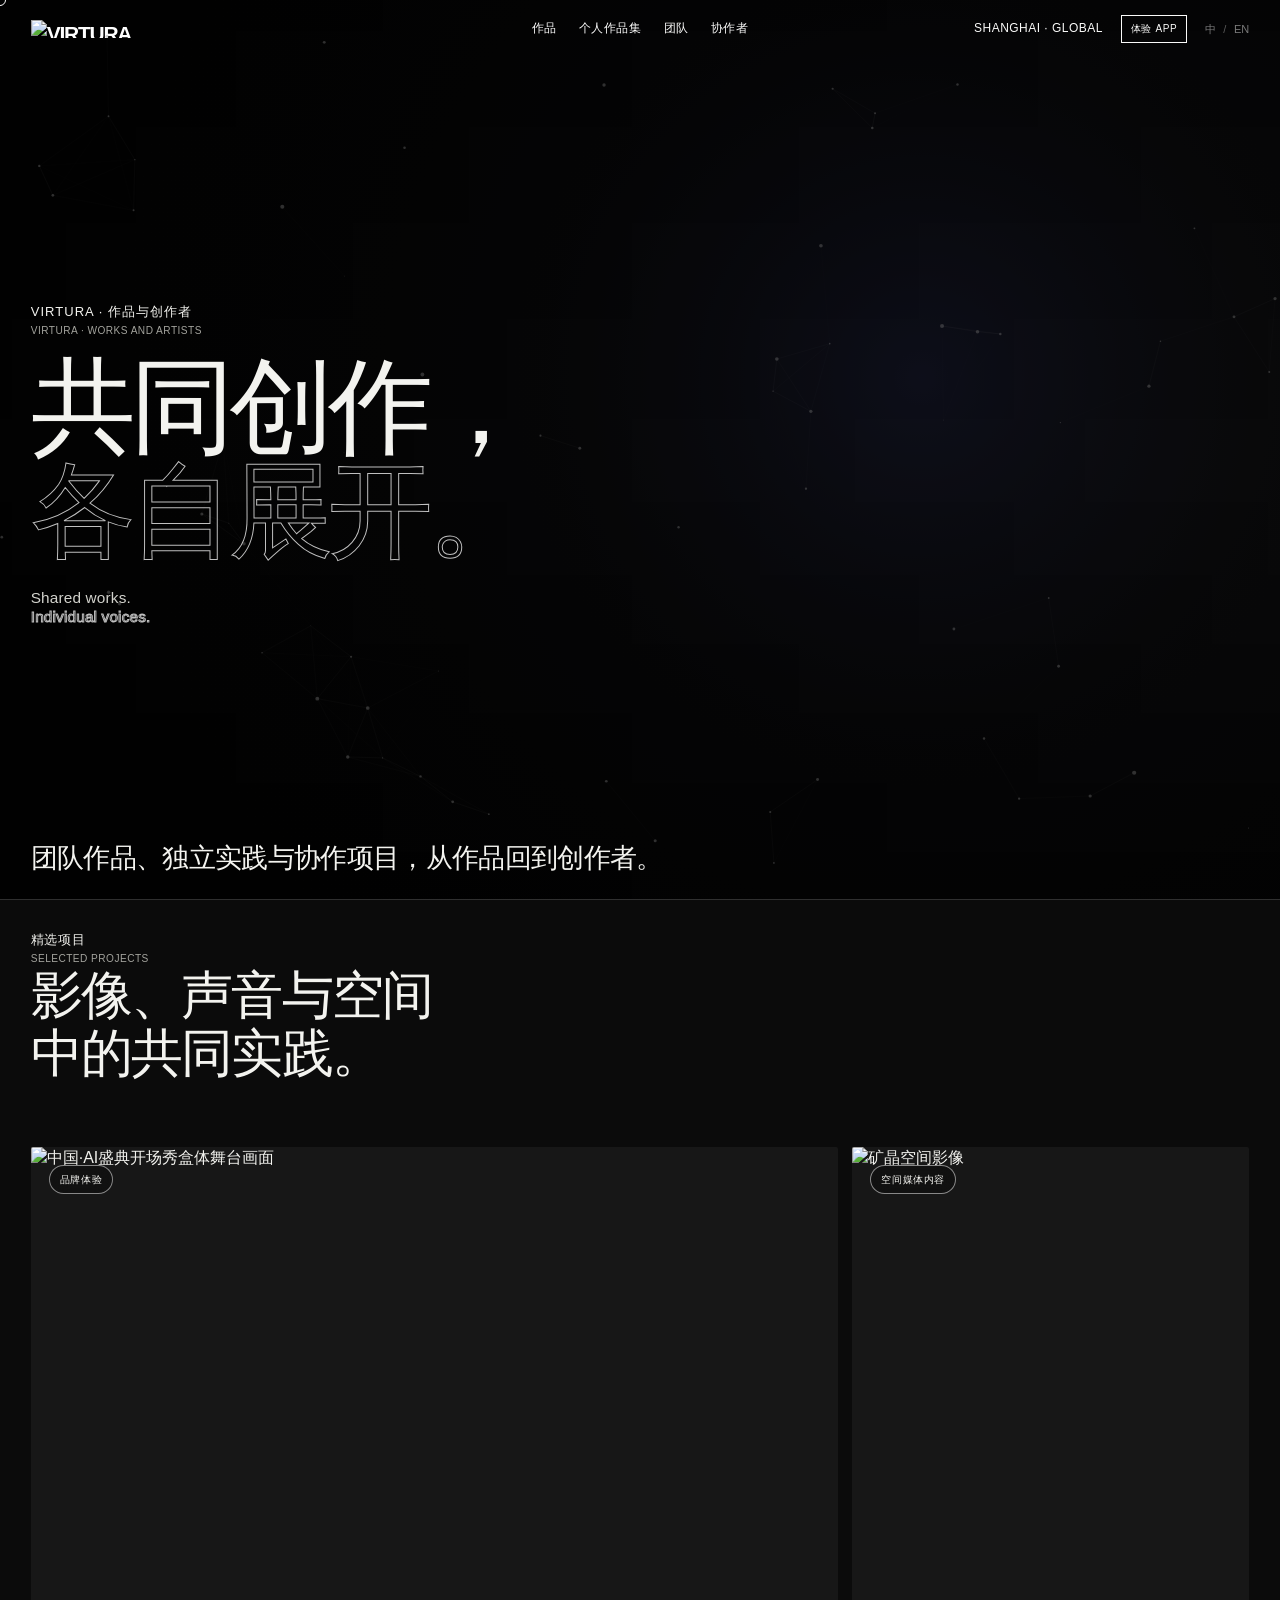
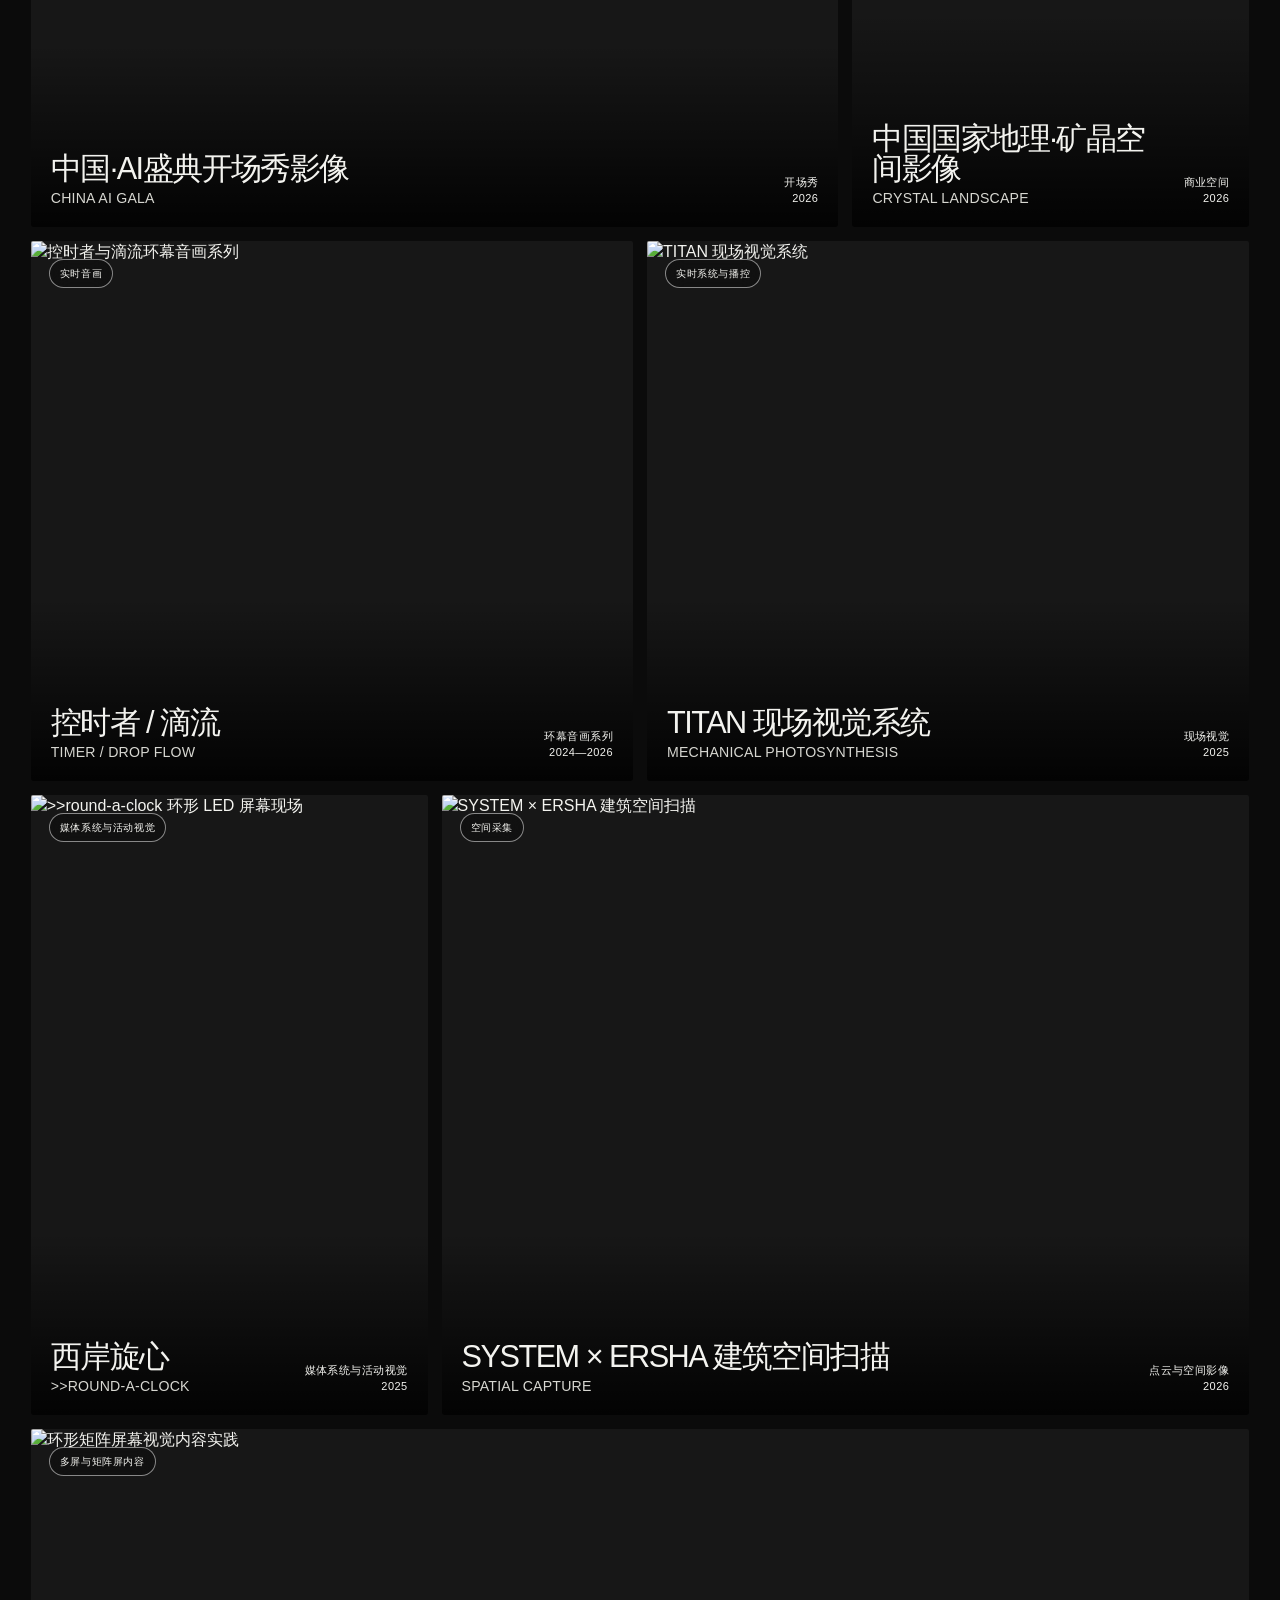
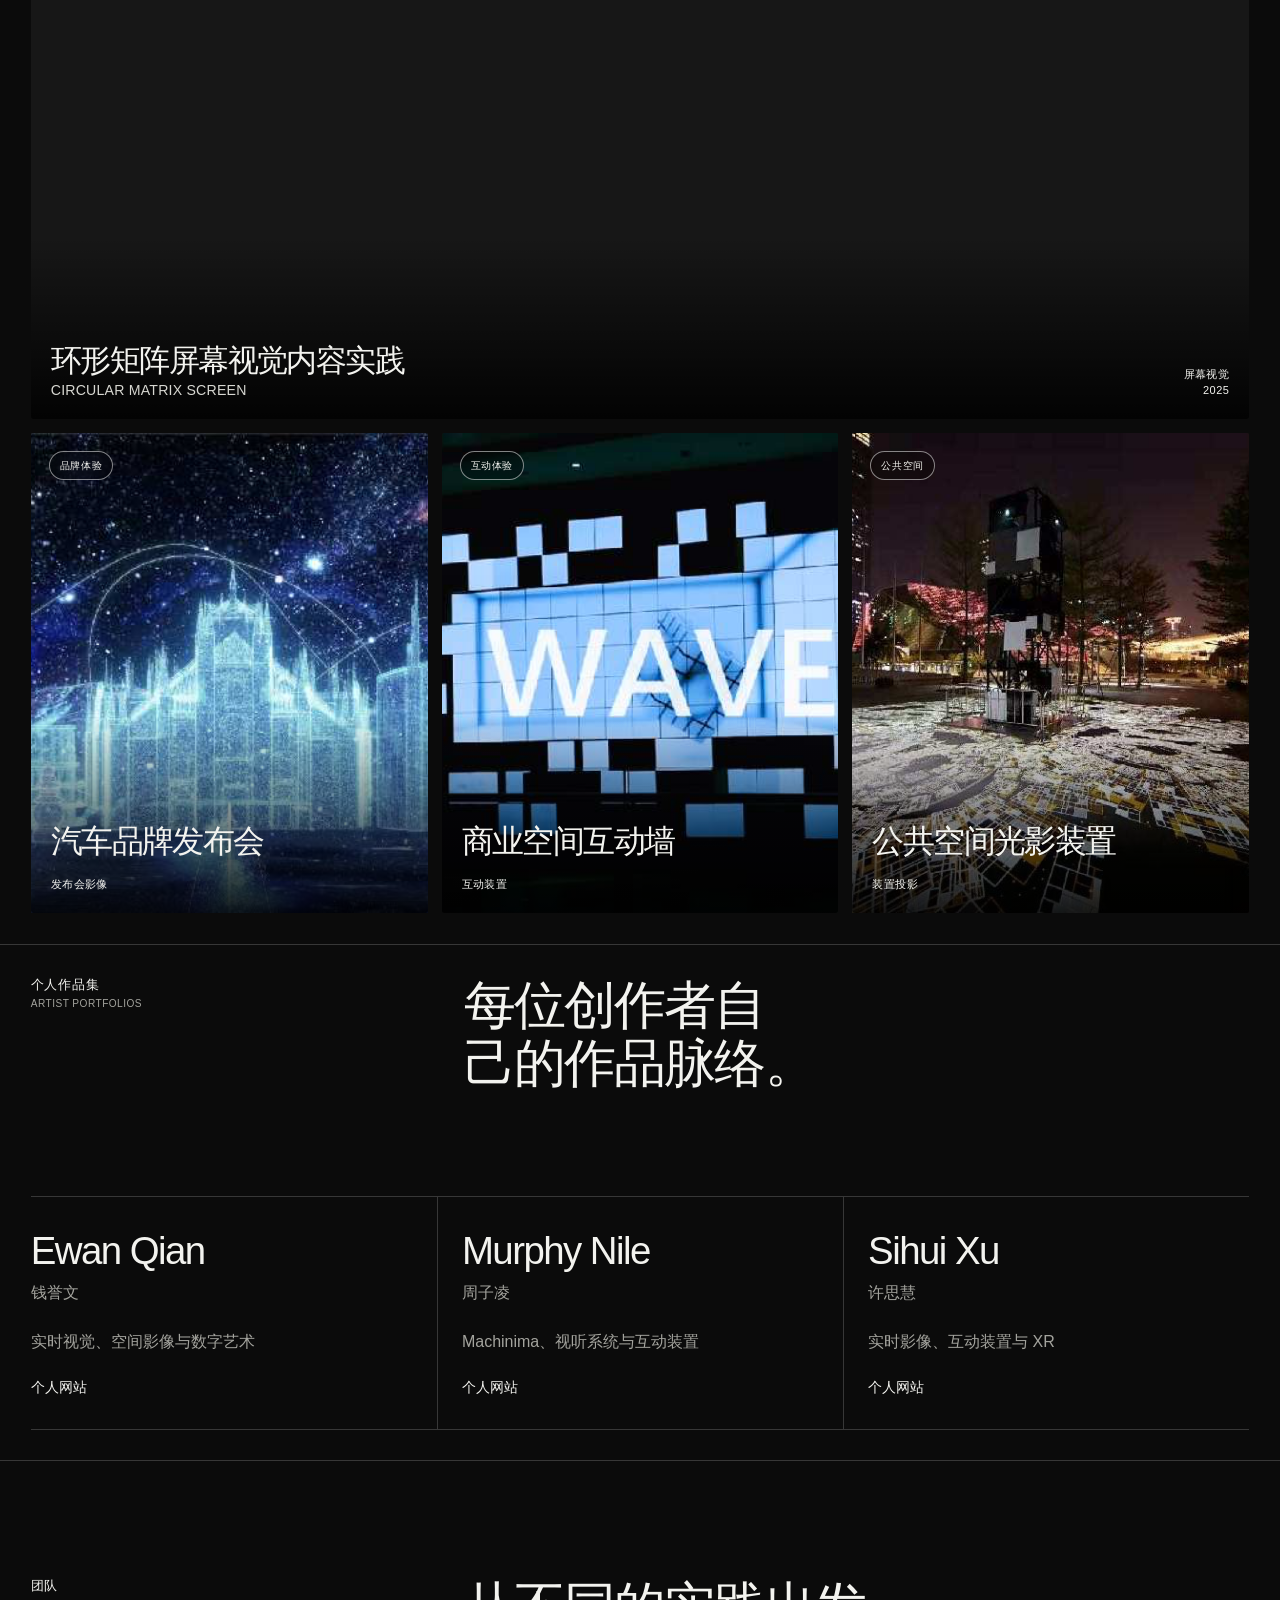
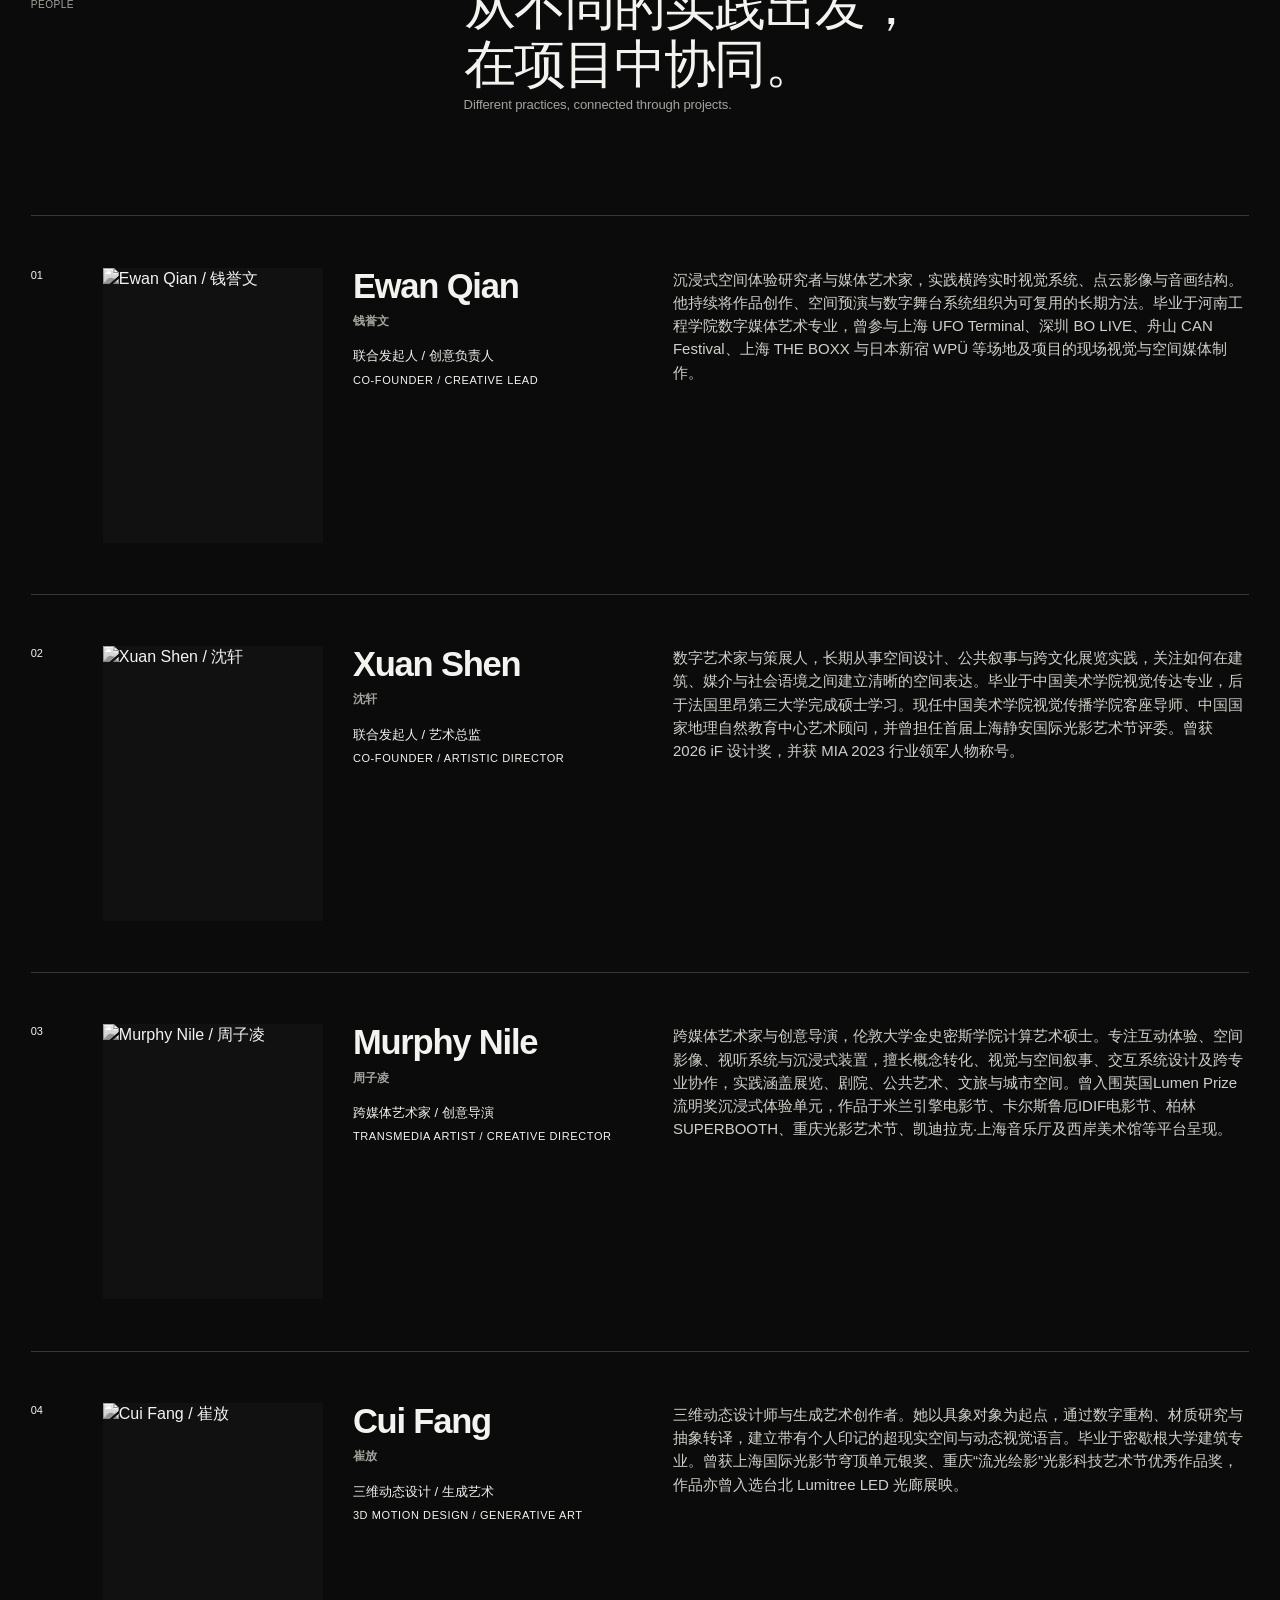
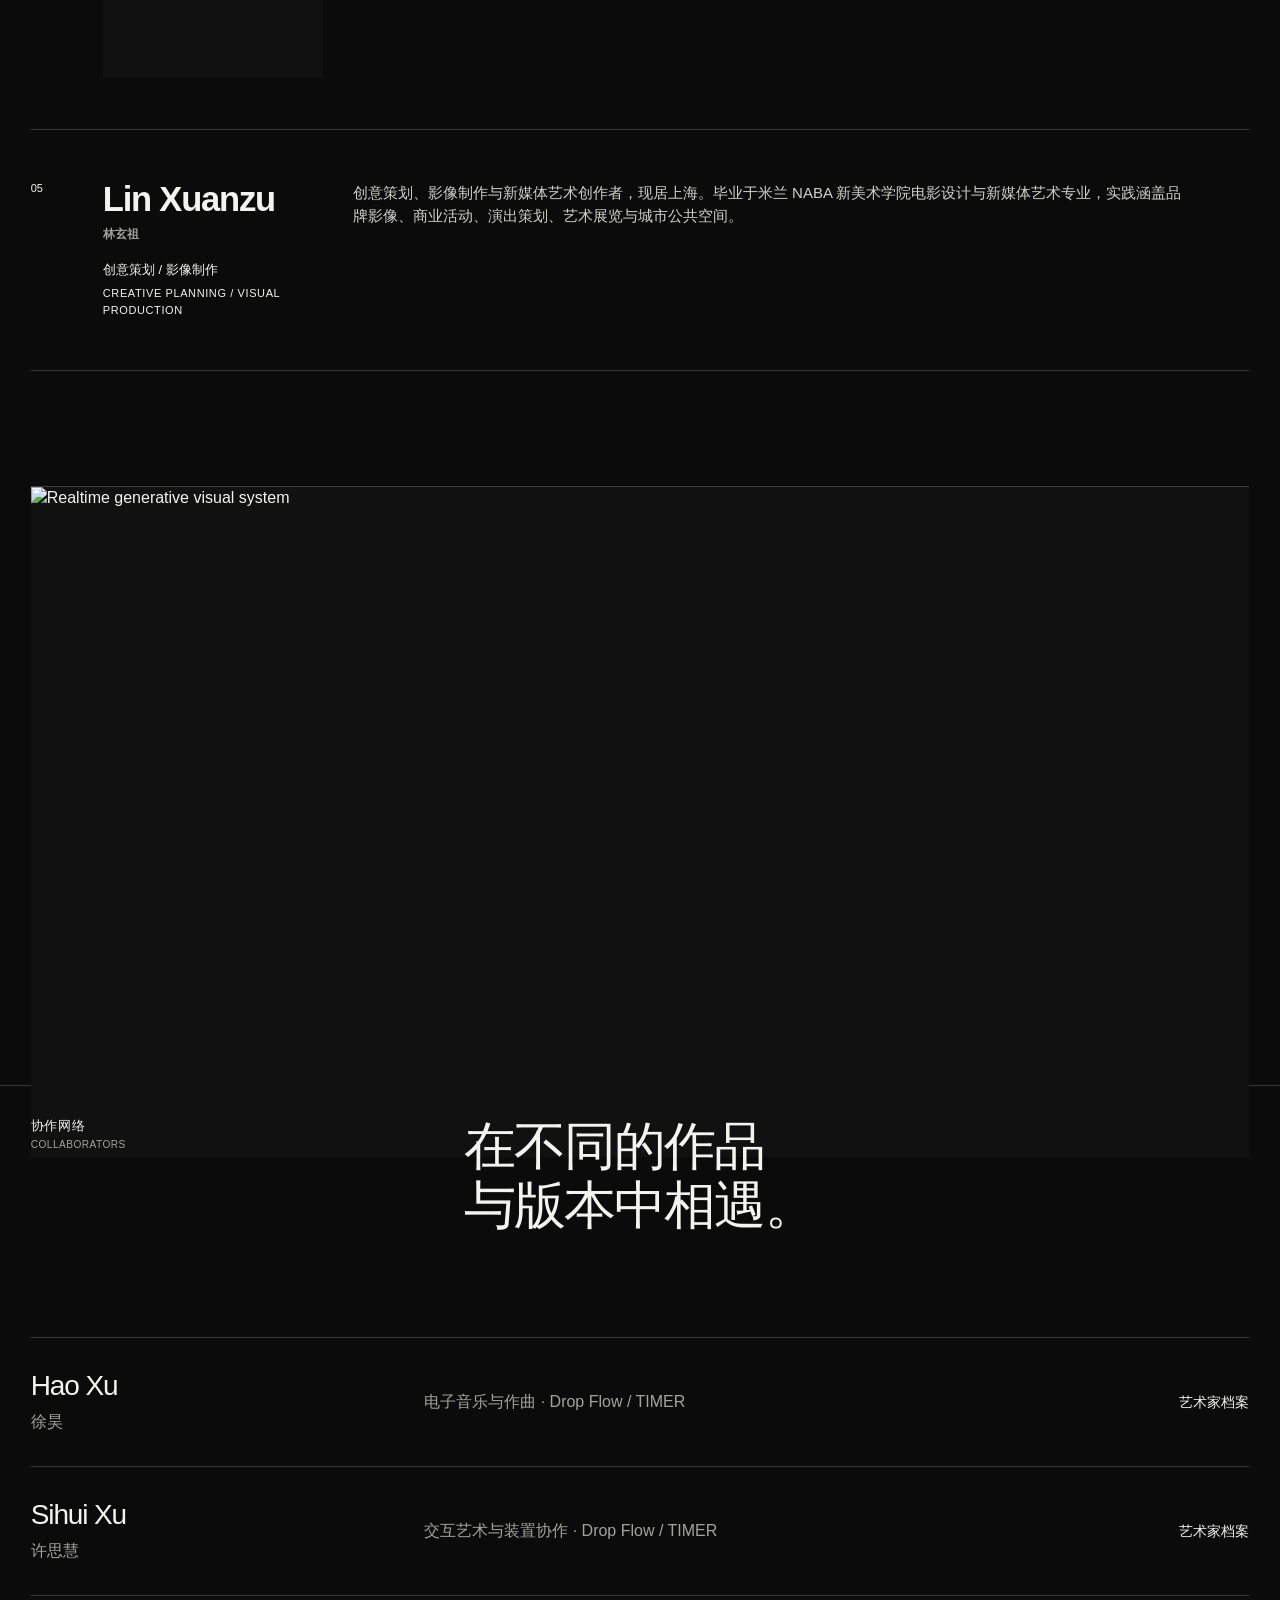
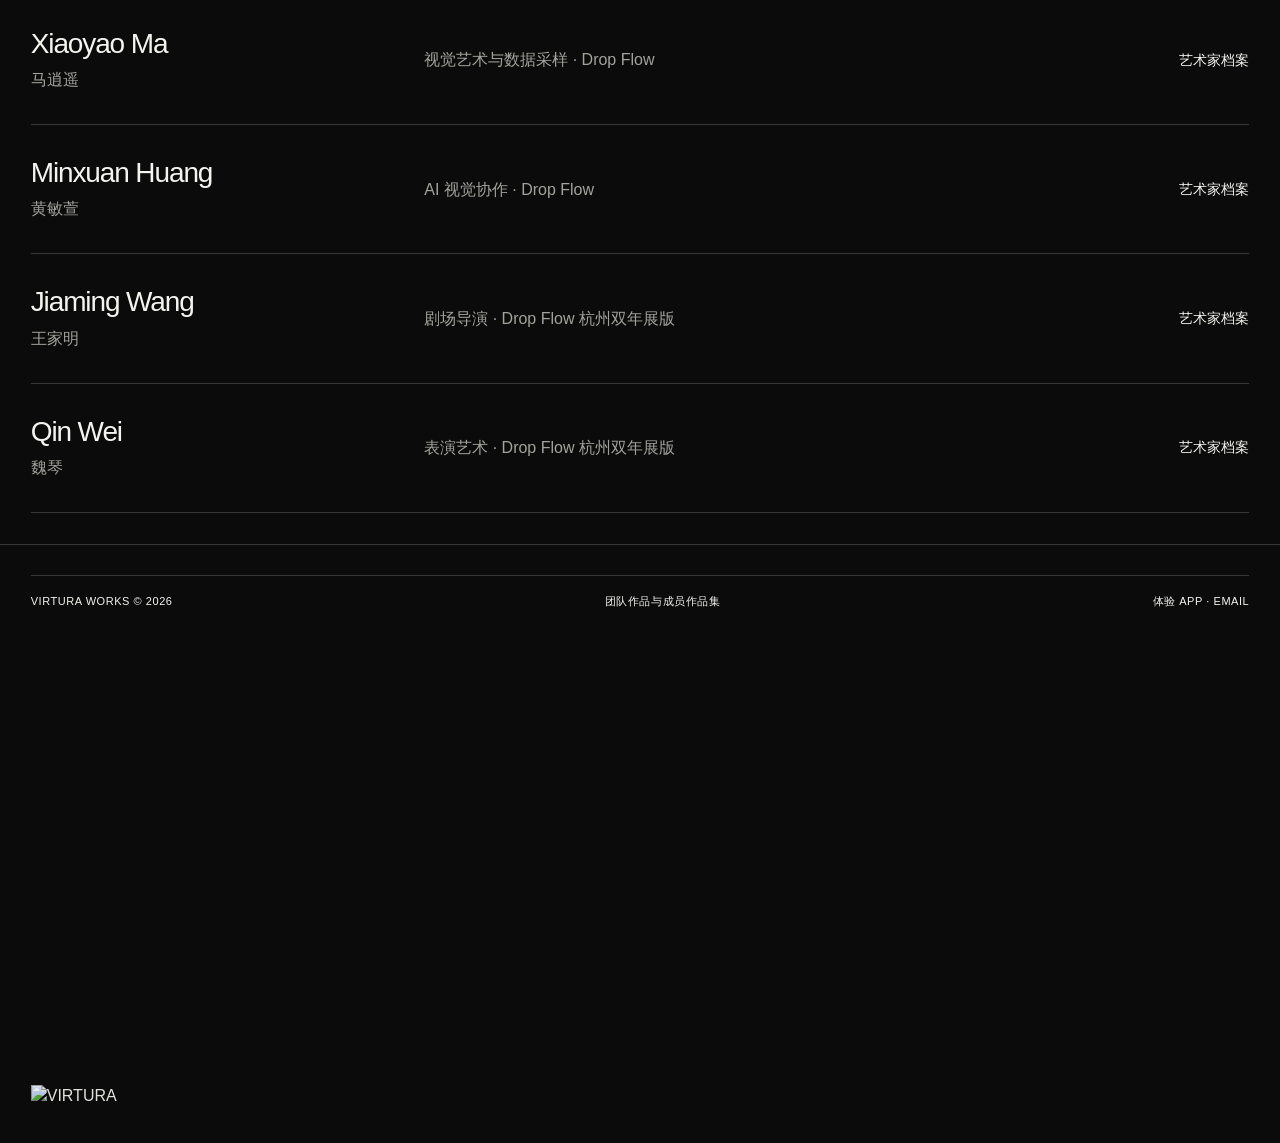
==== commit 038382df: "Integrate project cases and add anonymised portfolio images" ====
--- a/index.html
+++ b/index.html
@@ -103,20 +103,11 @@
 @media(max-width:620px){.ticker-inner{display:block;width:100%;max-width:100%;overflow:hidden;animation:none}.cap{grid-template-columns:34px minmax(0,1fr);gap:14px 16px}.cap-media{grid-column:2;width:min(160px,100%)}.cap-name,.cap-desc{grid-column:2;min-width:0}.cap-name{font-size:clamp(21px,7vw,32px)}.inquiry{padding-top:clamp(82px,23vw,96px)}html[data-lang="zh"] .hero-title{font-size:clamp(50px,15.5vw,72px);line-height:.98;max-width:7.2ch}html[data-lang="zh"] .section-title,html[data-lang="zh"] .team-title,html[data-lang="zh"] .workflow-copy h2,html[data-lang="zh"] .inquiry-copy h2{font-size:clamp(30px,9vw,42px);line-height:1.15}html[data-lang="zh"] .universe h3{font-size:clamp(32px,10vw,46px)}html[data-lang="zh"] .cap-name{word-break:normal;overflow-wrap:anywhere}html[data-lang="zh"] .contact{font-size:clamp(42px,14vw,66px);line-height:1.08;max-width:7ch}}
 
 .person--text .person-identity{grid-column:2}.person--text .person-copy{grid-column:3/-1}
-.member-projects{margin-top:clamp(52px,7vw,100px)}.member-projects .project{grid-column:span 4;min-height:440px}.member-projects .project-grid{margin-top:28px}.member-projects .meta{grid-template-columns:1fr}.member-projects .info{text-align:left}.member-projects .title{font-size:clamp(24px,2.5vw,36px)}
 @media(max-width:1180px){.person--text .person-copy{grid-column:3}}
-@media(max-width:840px){.person--text .person-identity,.person--text .person-copy{grid-column:2}.member-projects .project{grid-column:1/-1;min-height:480px}}
+@media(max-width:840px){.person--text .person-identity,.person--text .person-copy{grid-column:2}}
 
-.case-schematic{position:relative;width:100%;height:100%;min-height:380px;background:#111;color:#a3a39d;display:grid;place-items:center;overflow:hidden}
-.schematic-form{position:relative;width:64%;height:52%;border:1px solid #64645e}
-.schematic-form i{position:absolute;display:block;border:1px solid #64645e}
-.schematic-1 .schematic-form i:nth-child(1){inset:15% 10% 30%}.schematic-1 .schematic-form i:nth-child(2){left:20%;right:20%;bottom:10%;height:12%}.schematic-1 .schematic-form i:nth-child(3){left:-15%;right:-15%;bottom:-15%;height:0}
-.schematic-2 .schematic-form{display:grid;grid-template-columns:repeat(3,1fr);gap:8px;border:0}.schematic-2 .schematic-form i{position:static;height:100%;background:repeating-linear-gradient(0deg,transparent 0 22%,#464640 22% 23%,transparent 23% 25%)}
-.schematic-3 .schematic-form{width:34%;height:58%;transform:skewY(-10deg)}.schematic-3 .schematic-form i:nth-child(1){inset:10% 15%}.schematic-3 .schematic-form i:nth-child(2){left:-65%;right:-65%;height:35%;bottom:-22%;transform:skewY(10deg);border-color:#464640}.schematic-3 .schematic-form i:nth-child(3){left:50%;top:0;bottom:0}
-.schematic-label{position:absolute;top:24px;left:24px;font-size:11px;letter-spacing:.04em;text-transform:uppercase}
-.project .case-schematic{position:absolute;inset:0;z-index:-1;min-height:0}.project .schematic-label{display:none}.hero>.case-schematic{position:absolute;inset:0;z-index:0}.hero>.hero-title,.hero>.hero-top,.hero>.hero-foot{z-index:1}.hero .schematic-form{opacity:.45}.hero .schematic-label{display:none}
   html[data-lang="zh"] .section-title .lang-zh{word-break:normal;overflow-wrap:anywhere}
-</style>
+  </style>
   <script>
    try{document.documentElement.dataset.lang=localStorage.getItem('virtura-language')||'zh'}catch(e){document.documentElement.dataset.lang='zh'}
   </script>
@@ -135,6 +126,23 @@
 .collaborator-link h3{font-size:28px}
 @media(max-width:840px){.portfolio-grid{grid-template-columns:1fr}.portfolio-link+.portfolio-link{border-left:0;padding-left:0}.collaborator-link{grid-template-columns:1fr;gap:18px}.nav .place{display:none}.nav-cta{white-space:nowrap}}
   </style>
+  <style>
+   @media (min-width: 841px) {
+  #work > .project-grid > .project:nth-child(n+8) {
+    grid-column: span 4;
+    min-height: 480px;
+  }
+  #work > .project-grid > .project:nth-child(n+8) .meta {
+    grid-template-columns: 1fr;
+  }
+  #work > .project-grid > .project:nth-child(n+8) .info {
+    text-align: left;
+  }
+  #work > .project-grid > .project:nth-child(n+8) .title {
+    font-size: clamp(24px, 2.5vw, 36px);
+  }
+}
+  </style>
  </head>
  <body>
   <div aria-hidden="true" class="cursor">
@@ -517,167 +525,94 @@
       </div>
      </div>
     </a>
-   </div>
-   <section aria-label="Lin Xuanzu selected project experience" class="member-projects">
-    <div class="section-head">
-     <div class="section-label bilingual-label">
-      <span class="lang-zh">
-       成员项目经验
-      </span>
-      <span class="lang-en">
-       Member Experience
-      </span>
-     </div>
-     <p>
-      <span class="lang-zh">
-       林玄祖过往项目选辑
-      </span>
-      <span class="lang-en">
-       Selected prior projects by Lin Xuanzu
-      </span>
-     </p>
-    </div>
-    <div class="project-grid">
-     <a class="project" data-project="automotive-launch" href="work/automotive-launch.html">
-      <div aria-label="空间示意 / Spatial schematic" class="case-schematic schematic-1" role="img">
-       <div class="schematic-form">
-        <i>
-        </i>
-        <i>
-        </i>
-        <i>
-        </i>
-       </div>
-       <span class="schematic-label">
-        <span class="lang-zh">
-         空间示意
-        </span>
-        <span class="lang-en">
-         Spatial Schematic
-        </span>
-       </span>
-      </div>
-      <span class="tag">
-       <span class="lang-zh">
-        品牌体验
-       </span>
-       <span class="lang-en">
-        Brand Experience
-       </span>
-      </span>
-      <div class="meta">
-       <div class="title">
-        <span class="lang-zh">
-         汽车品牌发布会
-        </span>
-        <span class="lang-en">
-         Automotive Launch
-        </span>
-       </div>
-       <div class="info">
-        <span class="lang-zh">
-         林玄祖 · 过往项目经验
-        </span>
-        <span class="lang-en">
-         Lin Xuanzu · Prior Experience
-        </span>
-       </div>
-      </div>
-     </a>
-     <a class="project" data-project="interactive-media-wall" href="work/interactive-media-wall.html">
-      <div aria-label="空间示意 / Spatial schematic" class="case-schematic schematic-2" role="img">
-       <div class="schematic-form">
-        <i>
-        </i>
-        <i>
-        </i>
-        <i>
-        </i>
-       </div>
-       <span class="schematic-label">
-        <span class="lang-zh">
-         空间示意
-        </span>
-        <span class="lang-en">
-         Spatial Schematic
-        </span>
-       </span>
-      </div>
-      <span class="tag">
-       <span class="lang-zh">
-        互动体验
-       </span>
-       <span class="lang-en">
-        Interactive Experience
-       </span>
-      </span>
-      <div class="meta">
-       <div class="title">
-        <span class="lang-zh">
-         商业空间互动墙
-        </span>
-        <span class="lang-en">
-         Interactive Media Wall
-        </span>
-       </div>
-       <div class="info">
-        <span class="lang-zh">
-         林玄祖 · 过往项目经验
-        </span>
-        <span class="lang-en">
-         Lin Xuanzu · Prior Experience
-        </span>
-       </div>
-      </div>
-     </a>
-     <a class="project" data-project="public-light-installation" href="work/public-light-installation.html">
-      <div aria-label="空间示意 / Spatial schematic" class="case-schematic schematic-3" role="img">
-       <div class="schematic-form">
-        <i>
-        </i>
-        <i>
-        </i>
-        <i>
-        </i>
-       </div>
-       <span class="schematic-label">
-        <span class="lang-zh">
-         空间示意
-        </span>
-        <span class="lang-en">
-         Spatial Schematic
-        </span>
-       </span>
-      </div>
-      <span class="tag">
-       <span class="lang-zh">
-        公共空间
-       </span>
-       <span class="lang-en">
-        Public Space
-       </span>
-      </span>
-      <div class="meta">
-       <div class="title">
-        <span class="lang-zh">
-         公共空间光影装置
-        </span>
-        <span class="lang-en">
-         Public Light Installation
-        </span>
-       </div>
-       <div class="info">
-        <span class="lang-zh">
-         林玄祖 · 过往项目经验
-        </span>
-        <span class="lang-en">
-         Lin Xuanzu · Prior Experience
-        </span>
-       </div>
-      </div>
-     </a>
-    </div>
-   </section>
+    <a class="project" data-project="automotive-launch" href="work/automotive-launch.html">
+     <img alt="汽车品牌发布会" class="visual" loading="lazy" src="assets/projects/automotive-launch/hero.png"/>
+     <span class="tag">
+      <span class="lang-zh">
+       品牌体验
+      </span>
+      <span class="lang-en">
+       Brand Experience
+      </span>
+     </span>
+     <div class="meta">
+      <div class="title">
+       <span class="lang-zh">
+        汽车品牌发布会
+       </span>
+       <span class="lang-en">
+        Automotive Launch
+       </span>
+      </div>
+      <div class="info">
+       <span class="lang-zh">
+        发布会影像
+       </span>
+       <span class="lang-en">
+        Launch Visuals
+       </span>
+      </div>
+     </div>
+    </a>
+    <a class="project" data-project="interactive-media-wall" href="work/interactive-media-wall.html">
+     <img alt="商业空间互动墙" class="visual" loading="lazy" src="assets/projects/interactive-media-wall/hero.png"/>
+     <span class="tag">
+      <span class="lang-zh">
+       互动体验
+      </span>
+      <span class="lang-en">
+       Interactive Experience
+      </span>
+     </span>
+     <div class="meta">
+      <div class="title">
+       <span class="lang-zh">
+        商业空间互动墙
+       </span>
+       <span class="lang-en">
+        Interactive Media Wall
+       </span>
+      </div>
+      <div class="info">
+       <span class="lang-zh">
+        互动装置
+       </span>
+       <span class="lang-en">
+        Interactive Installation
+       </span>
+      </div>
+     </div>
+    </a>
+    <a class="project" data-project="public-light-installation" href="work/public-light-installation.html">
+     <img alt="公共空间光影装置" class="visual" loading="lazy" src="assets/projects/public-light-installation/hero.jpg"/>
+     <span class="tag">
+      <span class="lang-zh">
+       公共空间
+      </span>
+      <span class="lang-en">
+       Public Space
+      </span>
+     </span>
+     <div class="meta">
+      <div class="title">
+       <span class="lang-zh">
+        公共空间光影装置
+       </span>
+       <span class="lang-en">
+        Public Light Installation
+       </span>
+      </div>
+      <div class="info">
+       <span class="lang-zh">
+        装置投影
+       </span>
+       <span class="lang-en">
+        Installation Projection
+       </span>
+      </div>
+     </div>
+    </a>
+   </div>
   </section>
   <section id="portfolios">
    <div class="section-head">
@@ -939,10 +874,10 @@
      </div>
      <div class="person-copy">
       <p class="bio-cn lang-zh">
-       创意策划、影像制作与新媒体艺术创作者，现居上海。毕业于米兰 NABA 新美术学院电影设计与新媒体艺术专业，实践涵盖品牌影像、商业活动、演出策划、艺术展览与城市公共空间。过往项目经验涵盖汽车品牌发布会、商业空间互动墙及公共空间光影装置。
+       创意策划、影像制作与新媒体艺术创作者，现居上海。毕业于米兰 NABA 新美术学院电影设计与新媒体艺术专业，实践涵盖品牌影像、商业活动、演出策划、艺术展览与城市公共空间。
       </p>
       <p class="bio-en lang-en">
-       A Shanghai-based practitioner working in creative planning, visual production and new media art. He graduated from NABA in Milan, specialising in Film Design and New Media Art. His practice spans brand films, commercial events, performance planning, exhibitions and urban public space. His past project experience includes automotive launches, interactive media walls and public light installations.
+       A Shanghai-based practitioner working in creative planning, visual production and new media art. He graduated from NABA in Milan, specialising in Film Design and New Media Art. His practice spans brand films, commercial events, performance planning, exhibitions and urban public space.
       </p>
      </div>
     </article>
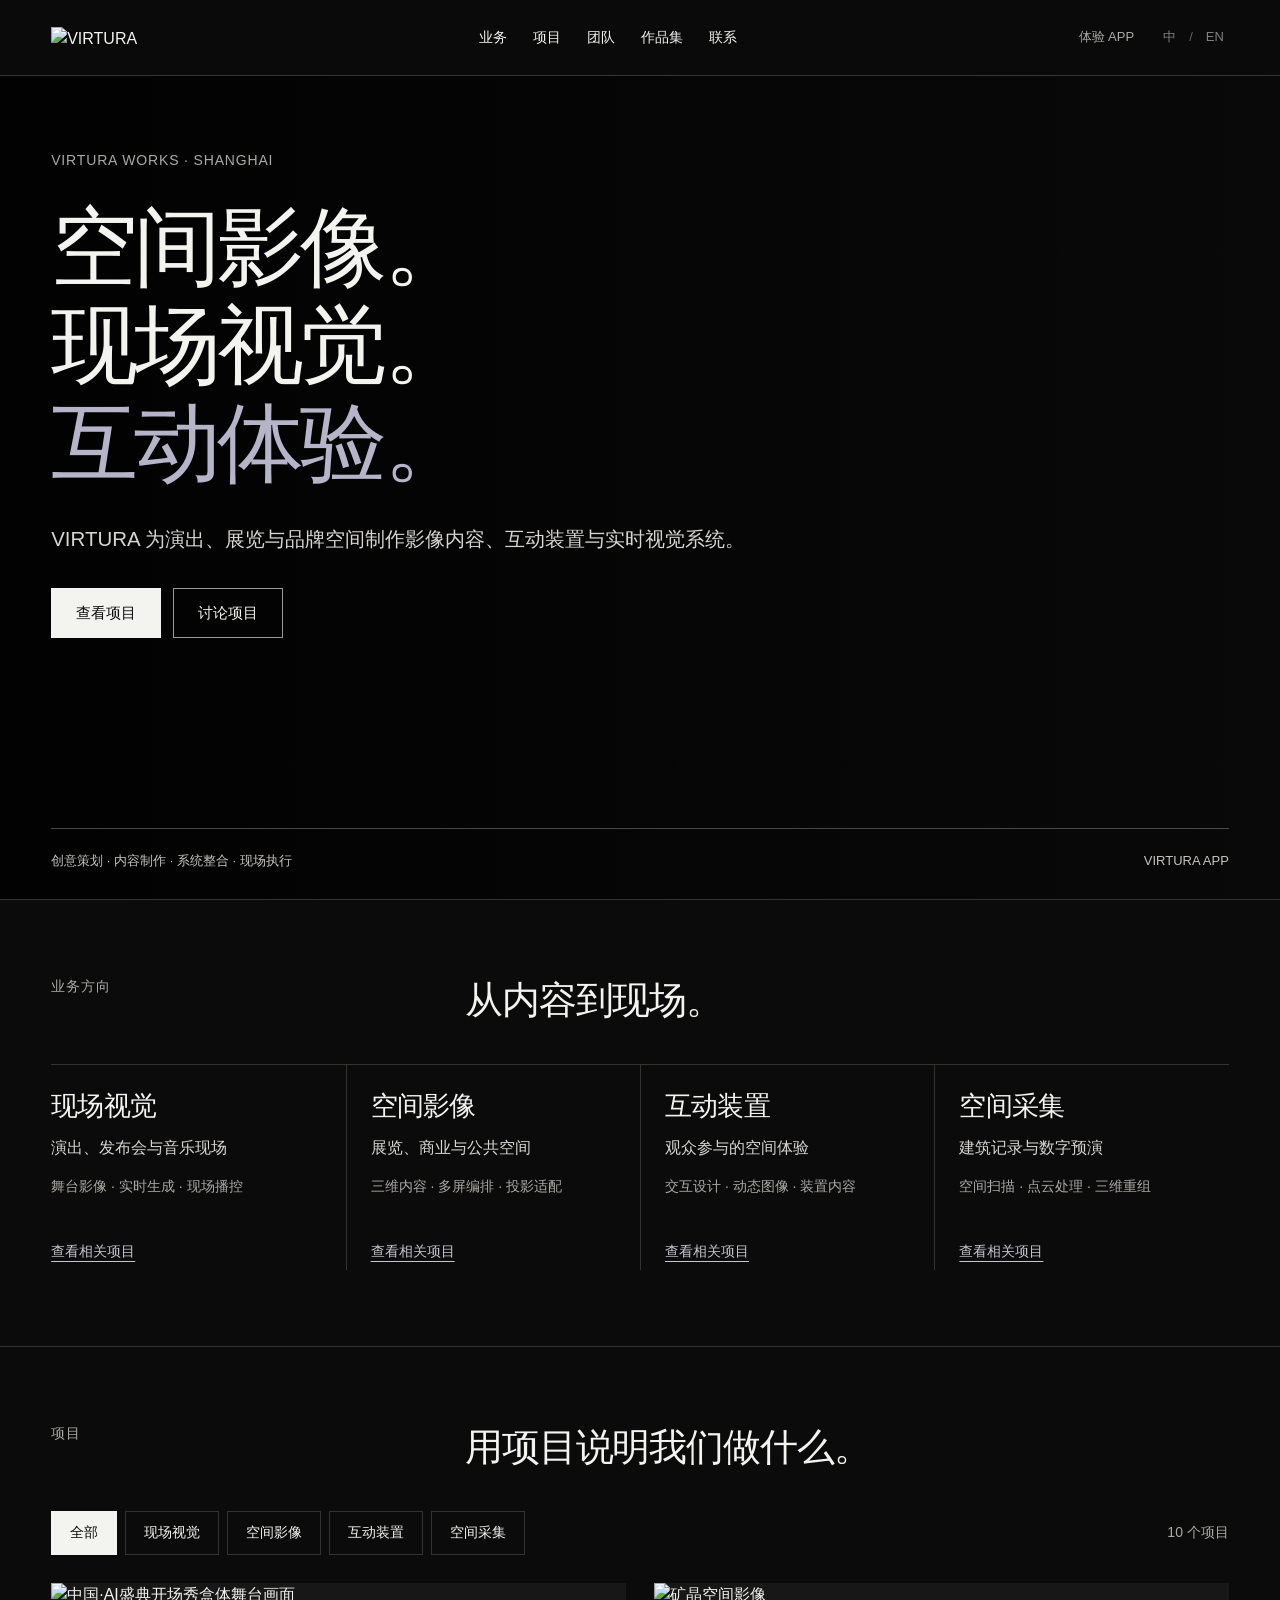
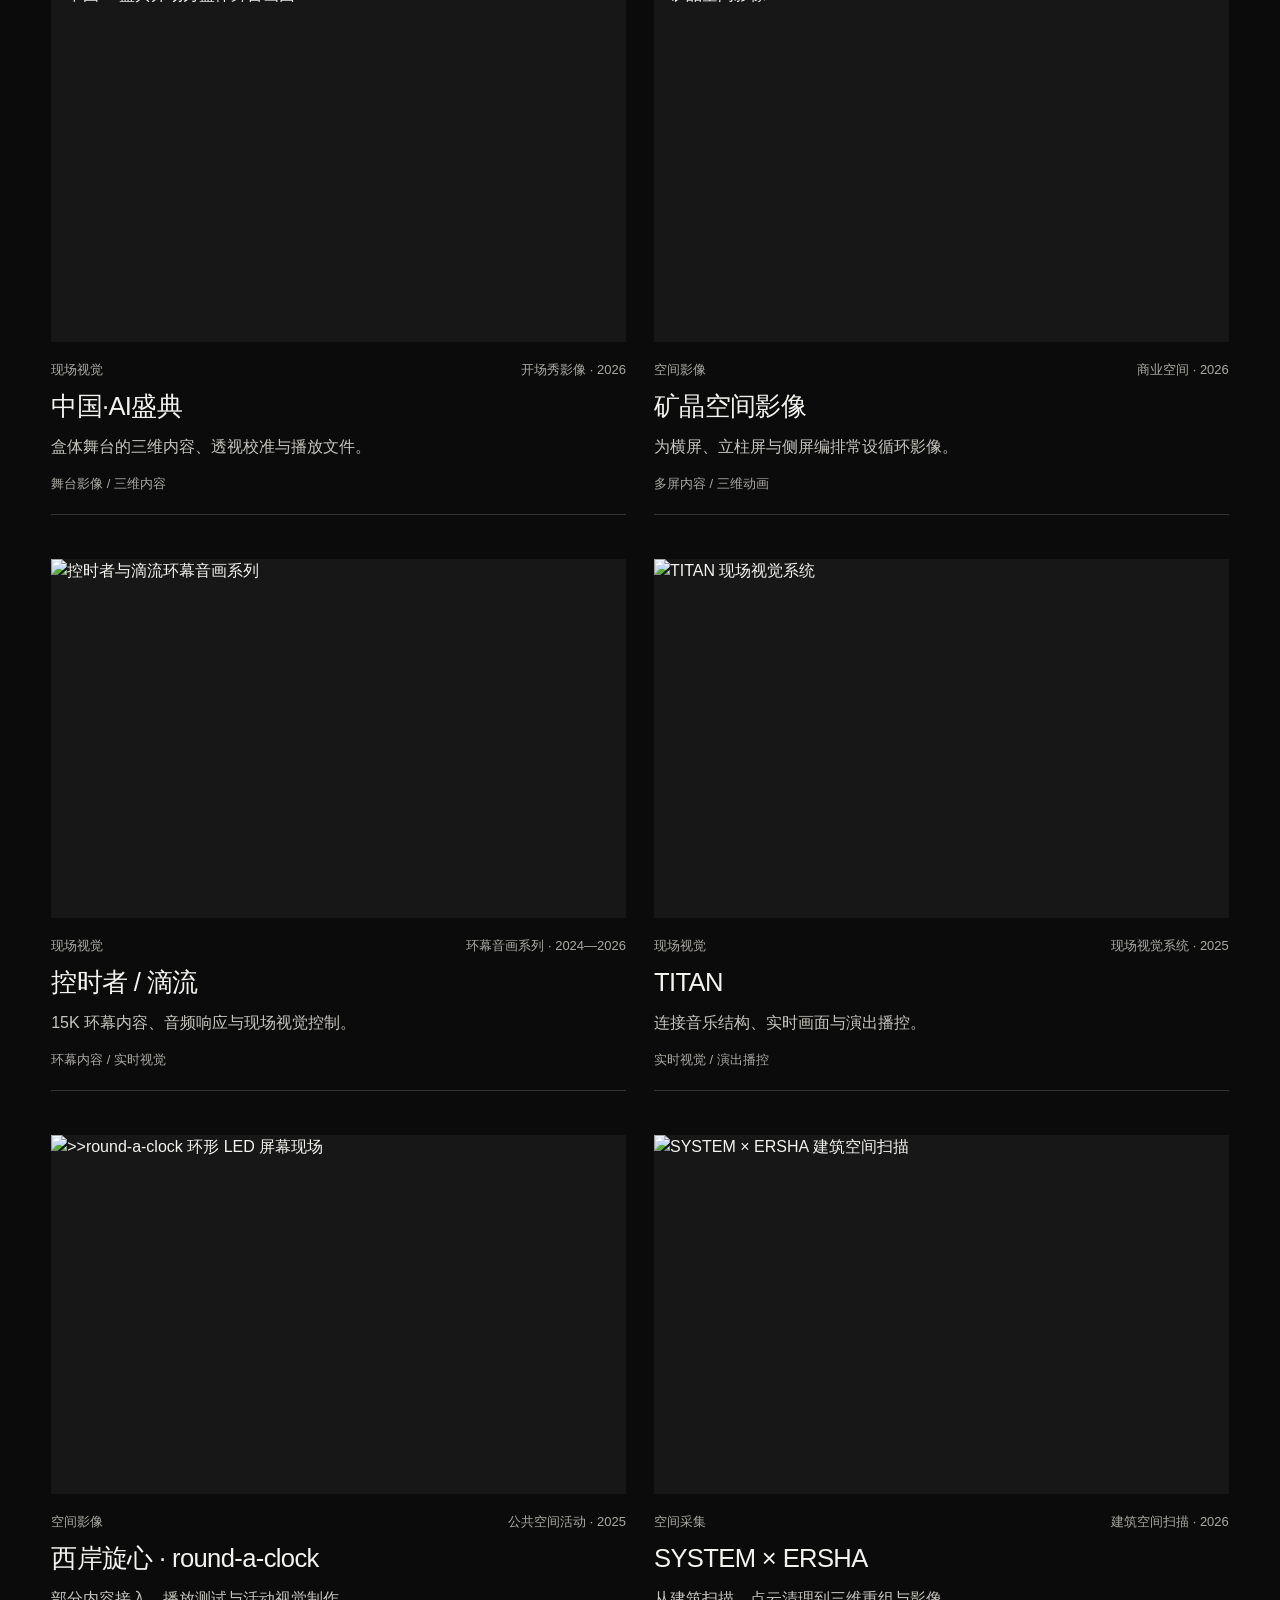
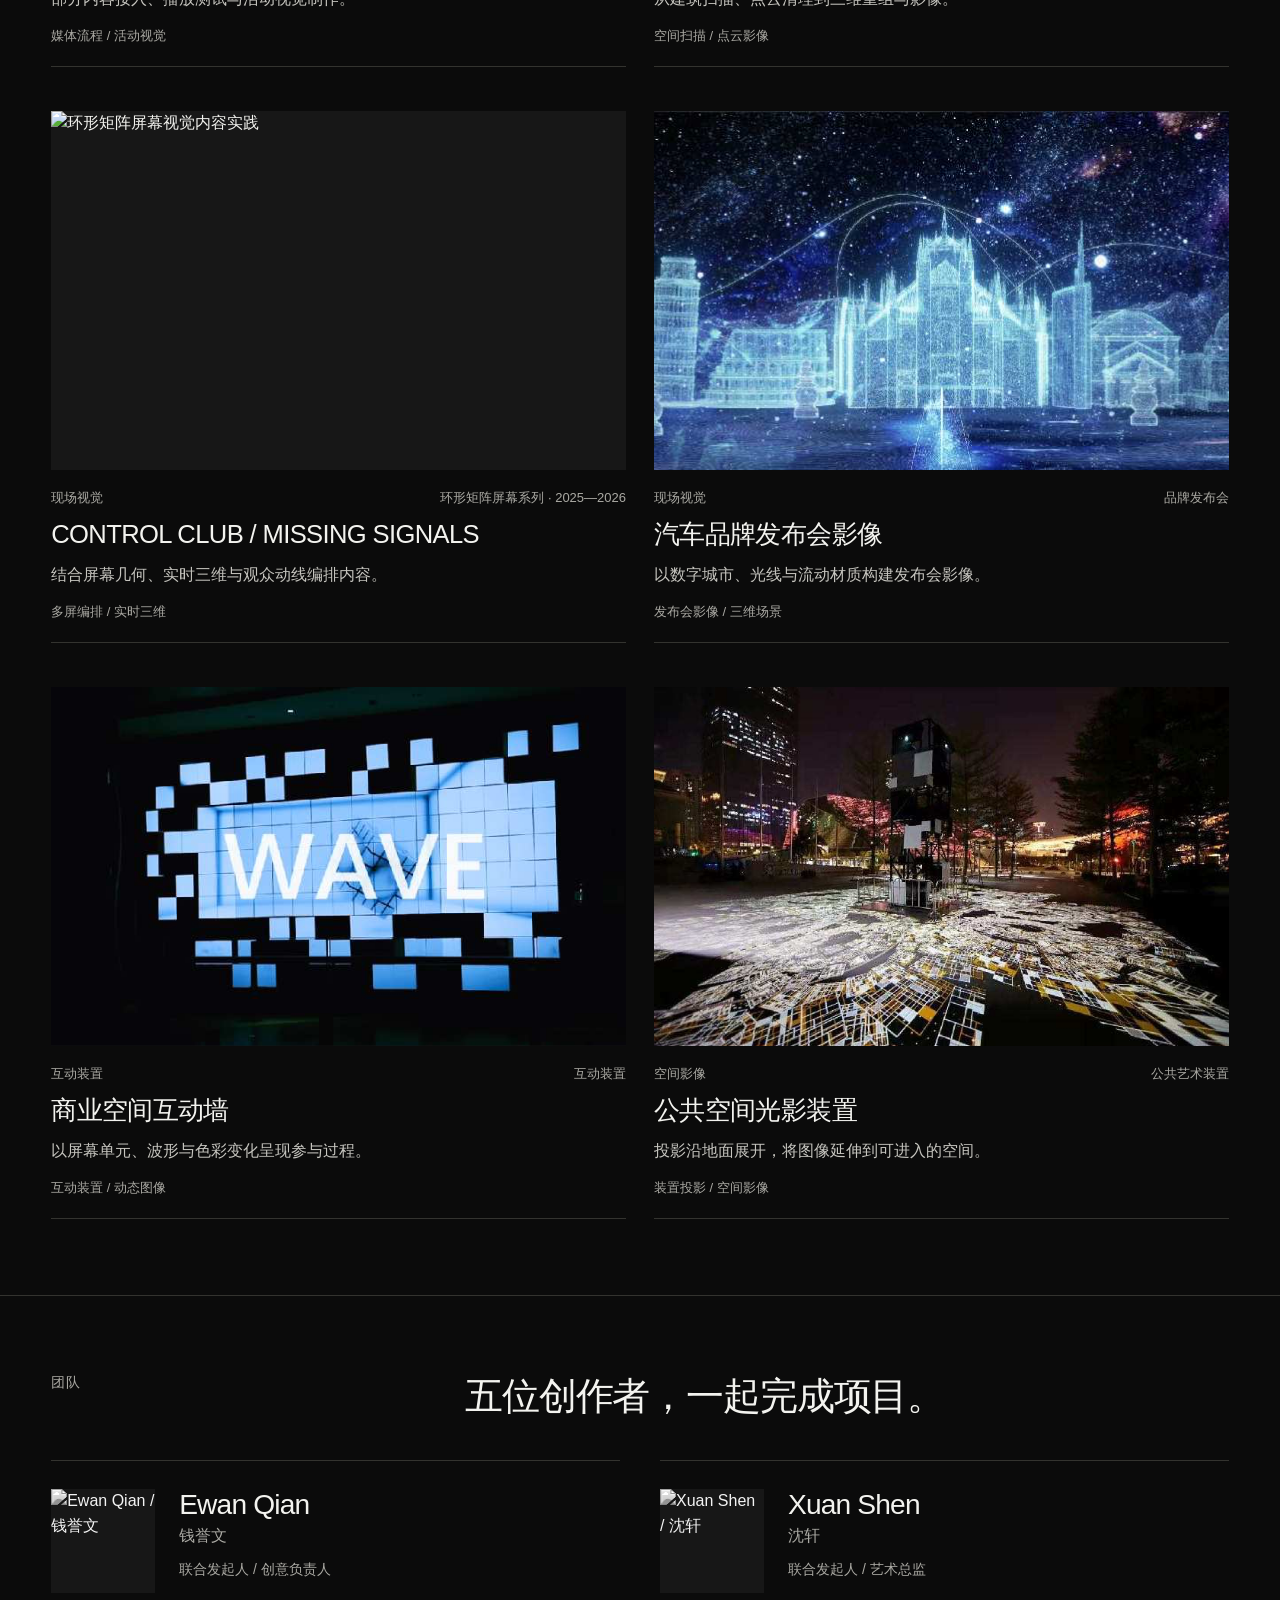
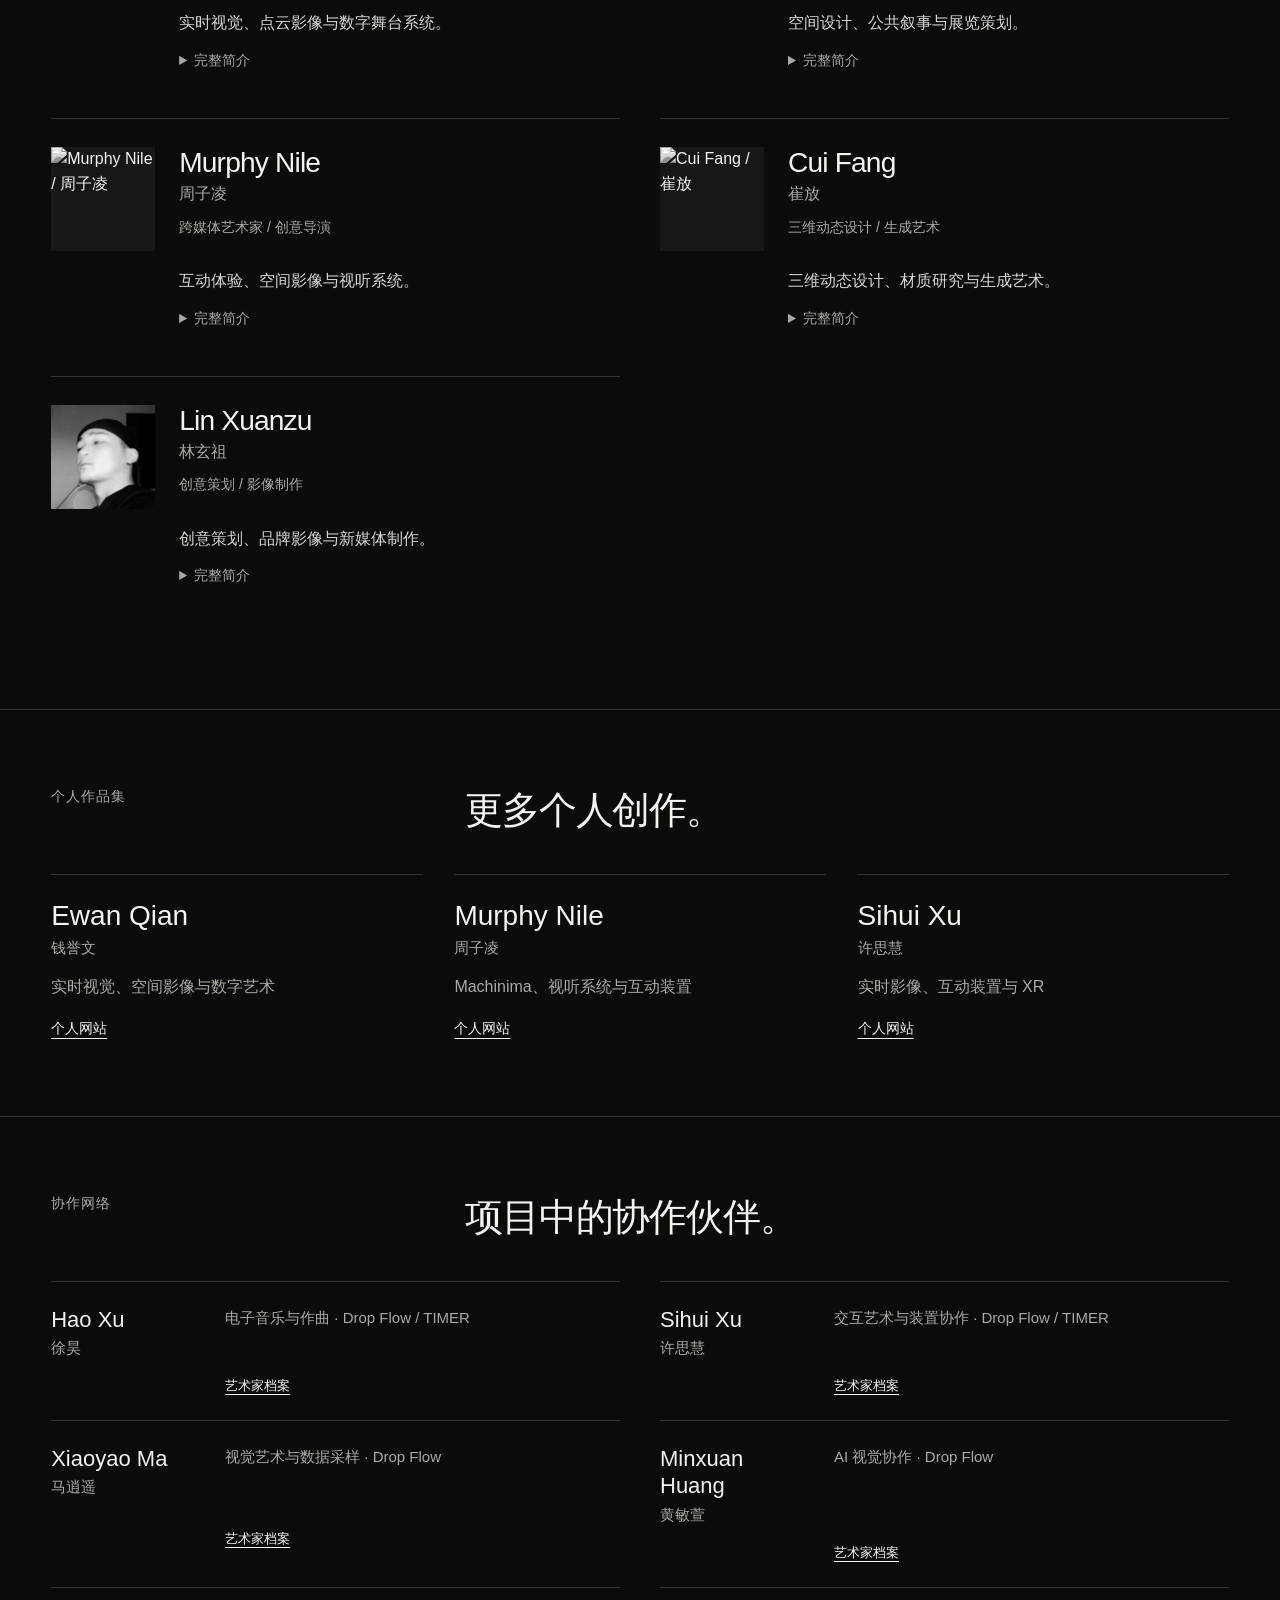
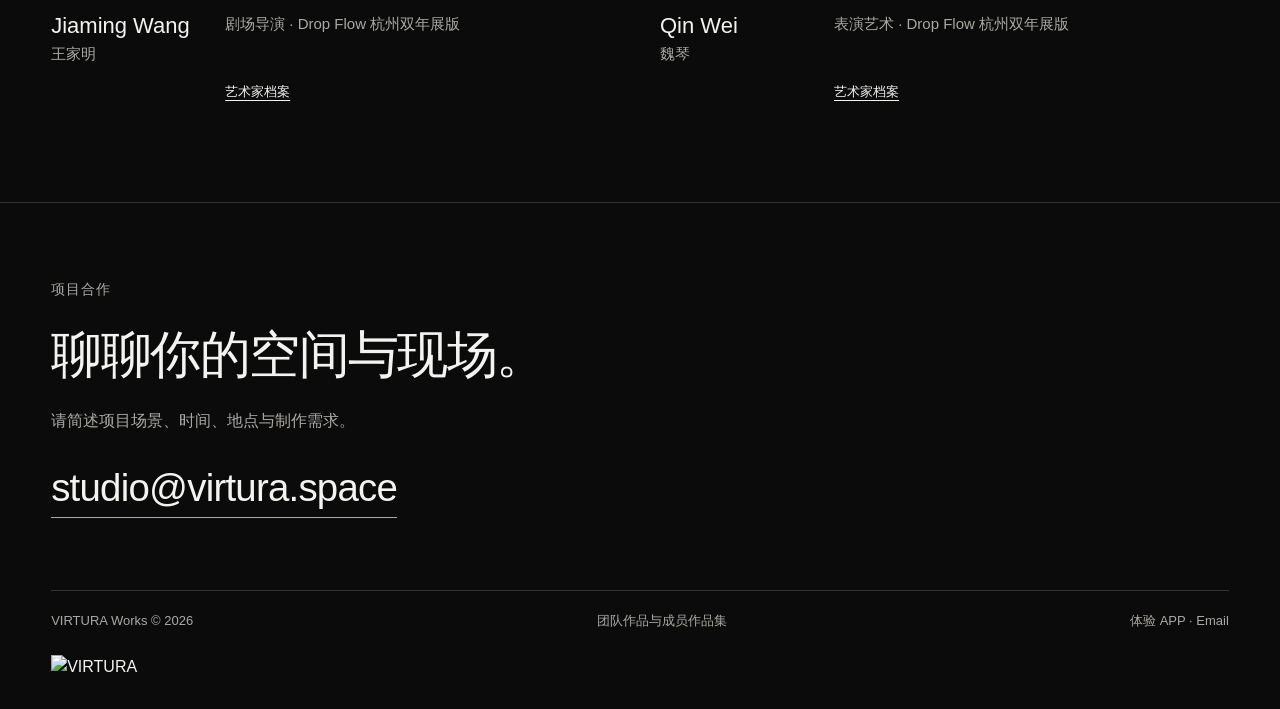
==== commit 88ba6891: "Clarify services, organise project information and add Lin Xuanzu portrait" ====
--- a/index.html
+++ b/index.html
@@ -1,152 +1,23 @@
 <!DOCTYPE html>
-<html data-description-en="VIRTURA team works, member portfolios and artist collaborations." data-description-zh="VIRTURA 团队作品、成员作品集与艺术家协作网络。" data-lang="zh" data-title-en="VIRTURA Works — Team and Artist Portfolios" data-title-zh="VIRTURA Works — 团队作品与成员作品集" lang="zh-CN">
+<html data-description-en="VIRTURA creates moving-image content, interactive installations and realtime visual systems for shows, exhibitions and brand spaces." data-description-zh="VIRTURA 为演出、展览与品牌空间制作影像内容、互动装置与实时视觉系统。" data-lang="zh" data-title-en="VIRTURA Works — Spatial Media &amp; Live Visuals" data-title-zh="VIRTURA Works — 空间媒体与现场视觉" lang="zh-CN">
  <head>
   <meta charset="utf-8"/>
   <meta content="width=device-width, initial-scale=1" name="viewport"/>
-  <meta content="VIRTURA 团队作品、成员作品集与艺术家协作网络。" name="description"/>
+  <meta content="VIRTURA 为演出、展览与品牌空间制作影像内容、互动装置与实时视觉系统。" name="description"/>
   <meta content="website" property="og:type"/>
-  <meta content="VIRTURA — 体验设计与空间媒体工作室" property="og:title"/>
-  <meta content="从创意方案、空间媒体内容到技术整合与现场交付。" property="og:description"/>
-  <meta content="https://virtura.space/assets/spaces-that-sense-bg.jpg" property="og:image"/>
+  <meta content="VIRTURA Works — 空间媒体与现场视觉" property="og:title"/>
+  <meta content="VIRTURA 为演出、展览与品牌空间制作影像内容、互动装置与实时视觉系统。" property="og:description"/>
+  <meta content="https://works.virtura.space/assets/spaces-that-sense-bg.jpg" property="og:image"/>
   <title>
-   VIRTURA Works — 团队作品与成员作品集
+   VIRTURA Works — 空间媒体与现场视觉
   </title>
-  <style>
-   :root{
-  --bg:#0b0b0b;--fg:#f3f3ef;--muted:#a3a39d;--line:rgba(255,255,255,.18);
-  --panel:#131313;--pad:clamp(18px,2.4vw,38px);--display:clamp(54px,9.7vw,160px);
-  --h2:clamp(36px,5.6vw,88px);--body:clamp(15px,1.25vw,20px)
-}
-*{box-sizing:border-box}html{scroll-behavior:smooth;background:var(--bg)}
-html[data-lang="zh"] .lang-en,html[data-lang="en"] .lang-zh{display:none!important}
-body{margin:0;overflow-x:hidden;background:var(--bg);color:var(--fg);font-family:Arial,Helvetica,"PingFang SC","Microsoft YaHei",sans-serif;font-size:var(--body);line-height:1.32;letter-spacing:-.018em}
-a{color:inherit;text-decoration:none}button{font:inherit;color:inherit}::selection{background:var(--fg);color:var(--bg)}
-.nav{position:fixed;z-index:30;left:0;right:0;top:0;display:grid;grid-template-columns:1fr auto 1fr;align-items:center;padding:15px var(--pad);mix-blend-mode:difference;color:white;pointer-events:none}
-.nav>*{pointer-events:auto}.brand{font-weight:700;letter-spacing:-.06em;font-size:21px}.navlinks{display:flex;gap:22px;font-size:12px;text-transform:uppercase;letter-spacing:.045em;white-space:nowrap}
-.nav-actions{justify-self:end;display:flex;align-items:center;gap:18px}.place{font-size:12px;text-transform:uppercase;letter-spacing:.04em}.lang-switch{display:flex;align-items:center;gap:7px;font-size:11px;text-transform:uppercase;letter-spacing:.06em}
-.lang-switch button{appearance:none;border:0;background:none;padding:5px 0;cursor:pointer;opacity:.48}.lang-switch button.is-active{opacity:1}.lang-switch .divider{opacity:.35}
-.hero{min-height:100svh;padding:90px var(--pad) 22px;display:grid;grid-template-rows:1fr auto;position:relative;overflow:hidden;border-bottom:1px solid var(--line)}
-.hero-canvas{position:absolute;inset:0;width:100%;height:100%;opacity:.7}.hero-copy{position:relative;z-index:2;align-self:center}.eyebrow{font-size:13px;text-transform:uppercase;letter-spacing:.08em;margin-bottom:18px}
-h1{font-size:var(--display);font-weight:500;line-height:.82;letter-spacing:-.085em;margin:0;max-width:12ch}h1 span{display:block}.outline{-webkit-text-stroke:1px rgba(255,255,255,.75);color:transparent}
-.hero-foot{position:relative;z-index:2;display:grid;grid-template-columns:2fr 1fr 1fr;gap:28px;align-items:end}.hero-statement{max-width:820px;font-size:clamp(20px,2.1vw,34px);letter-spacing:-.035em}
-.micro{font-size:12px;text-transform:uppercase;line-height:1.45;letter-spacing:.04em;color:#d1d1cc}.ticker{width:100%;max-width:100vw;border-bottom:1px solid var(--line);overflow:hidden;overflow-x:clip;contain:inline-size;white-space:nowrap;padding:14px 0}
-.ticker-inner{display:inline-block;animation:marquee 32s linear infinite;text-transform:uppercase;font-size:13px;letter-spacing:.04em}.ticker-inner span{margin-right:42px}@keyframes marquee{to{transform:translateX(-50%)}}
-section{padding:var(--pad);scroll-margin-top:64px;border-bottom:1px solid var(--line)}.section-head{display:grid;grid-template-columns:1fr 2fr;gap:40px;margin-bottom:clamp(48px,8vw,120px)}
-.section-label{text-transform:uppercase;font-size:13px;letter-spacing:.055em}.section-title{font-size:var(--h2);font-weight:500;line-height:.92;letter-spacing:-.07em;margin:0;max-width:13ch}.section-title small{display:block;margin-top:18px;font-size:clamp(16px,1.6vw,24px);line-height:1.25;letter-spacing:-.025em;color:var(--muted);font-weight:400}
-.project-grid{display:grid;grid-template-columns:repeat(12,1fr);gap:14px}.project{display:block;position:relative;min-height:420px;background:#171717;overflow:hidden;border-radius:2px;isolation:isolate}
-.project:nth-child(1){grid-column:span 8;min-height:680px}.project:nth-child(2){grid-column:span 4}.project:nth-child(3),.project:nth-child(4){grid-column:span 6;min-height:540px}.project:nth-child(5){grid-column:span 4}.project:nth-child(6){grid-column:span 8;min-height:620px}.project:nth-child(7){grid-column:1/-1;min-height:590px}
-.visual{position:absolute;inset:0;width:100%;height:100%;display:block;object-fit:cover;transition:transform .7s cubic-bezier(.2,.7,.1,1),filter .7s}.project:hover .visual{transform:scale(1.035);filter:brightness(1.08)}
-.project[data-project="timer-drop-flow"] .visual{object-position:center 62%}.project[data-project="circular-matrix"] .visual{object-position:center 58%}.project[data-project="west-bund-xuanxin"] .visual{object-position:center 55%}
-.meta{position:absolute;z-index:3;left:0;right:0;bottom:0;padding:20px;display:grid;grid-template-columns:1fr auto;gap:20px;align-items:end;background:linear-gradient(transparent,rgba(0,0,0,.88));padding-top:110px}
-.title{font-size:clamp(24px,2.4vw,40px);letter-spacing:-.05em;line-height:.98}.title .sub{display:block;margin-top:7px;font-size:.46em;line-height:1.12;letter-spacing:.015em;text-transform:uppercase;color:#d7d7d1}.info{text-align:right;font-size:11px;text-transform:uppercase;letter-spacing:.04em;line-height:1.45}
-.tag{position:absolute;z-index:4;left:18px;top:18px;padding:7px 10px;border:1px solid rgba(255,255,255,.5);border-radius:99px;font-size:10px;text-transform:uppercase;letter-spacing:.06em;background:rgba(0,0,0,.25);backdrop-filter:blur(10px)}
-.universes{display:grid;grid-template-columns:repeat(2,1fr);border-top:1px solid var(--line);border-left:1px solid var(--line)}.universe{min-height:430px;padding:24px;border-right:1px solid var(--line);border-bottom:1px solid var(--line);display:grid;grid-template-rows:auto 1fr auto;position:relative;overflow:hidden;isolation:isolate;background:#111;color:#fff}.universe-bg{position:absolute;inset:0;width:100%;height:100%;object-fit:cover;z-index:-2;transition:transform .7s cubic-bezier(.2,.7,.1,1),filter .7s}.universe::after{content:"";position:absolute;inset:0;z-index:-1;background:linear-gradient(180deg,rgba(0,0,0,.28),rgba(0,0,0,.12) 38%,rgba(0,0,0,.88));transition:background .25s}.universe:hover .universe-bg{transform:scale(1.035);filter:brightness(1.08)}.universe:hover::after{background:linear-gradient(180deg,rgba(0,0,0,.18),rgba(0,0,0,.06) 38%,rgba(0,0,0,.78))}.num{font-size:12px}.universe h3{font-size:clamp(36px,4.4vw,68px);line-height:.98;letter-spacing:-.05em;font-weight:500;margin:28px 0;align-self:end;text-shadow:0 2px 20px rgba(0,0,0,.35)}.universe h3 small{display:block;margin-top:14px;font-size:.27em;letter-spacing:.02em;line-height:1.25}.universe p{max-width:540px;font-size:15px;margin:0;text-shadow:0 1px 12px rgba(0,0,0,.65)}
-.cap-section .section-head{margin-bottom:clamp(30px,5vw,70px)}.cap-intro{margin:0;max-width:740px;color:var(--muted);font-size:clamp(17px,1.8vw,27px);letter-spacing:-.025em}.cap-list{border-top:1px solid var(--line)}
-.cap{display:grid;grid-template-columns:70px minmax(120px,180px) 1.05fr 1fr;gap:30px;padding:22px 0;border-bottom:1px solid var(--line);align-items:center}.cap-media{width:100%;aspect-ratio:16/10;object-fit:cover;background:#171717;filter:saturate(.82);transition:filter .3s,transform .3s}.cap:hover .cap-media{filter:saturate(1.05);transform:scale(1.015)}.cap-index{font-size:12px}.cap-name{font-size:clamp(23px,2.7vw,44px);letter-spacing:-.045em}.cap-name small{display:block;margin-top:7px;font-size:.34em;letter-spacing:.01em;color:var(--muted)}.cap-desc{color:var(--muted);font-size:14px;max-width:600px}
-.studio{min-height:auto;display:block;padding-top:clamp(62px,8vw,120px);padding-bottom:clamp(55px,7vw,105px);background:var(--bg);color:var(--fg)}.studio-kicker{font-size:12px;text-transform:uppercase;letter-spacing:.055em}.studio-copy{margin-top:42px;font-size:clamp(38px,6.7vw,105px);line-height:.92;letter-spacing:-.075em;max-width:13ch}
-.studio-media{margin:clamp(58px,8vw,122px) calc(0px - var(--pad)) clamp(42px,6vw,80px);overflow:hidden;background:#111;aspect-ratio:2.78/1}.studio-media img{display:block;width:100%;height:100%;object-fit:cover}.studio-bottom{display:grid;grid-template-columns:1fr 1fr;gap:50px;align-items:end}.studio-description{display:grid;gap:22px}.studio-bottom p{margin:0;font-size:clamp(17px,1.7vw,26px);max-width:760px}.studio-bottom .studio-relation{font-size:13px;line-height:1.65;color:var(--muted);max-width:800px}.cities{text-align:right;font-size:12px;text-transform:uppercase;letter-spacing:.05em}
-.team-section{padding-top:clamp(68px,9vw,130px)}.team-intro{display:grid;grid-template-columns:1fr 2fr;gap:40px;margin-bottom:clamp(50px,8vw,120px)}.team-title{font-size:var(--h2);font-weight:500;line-height:.92;letter-spacing:-.07em;margin:0;max-width:14ch}.team-title small{display:block;margin-top:18px;font-size:clamp(16px,1.6vw,24px);line-height:1.25;letter-spacing:-.025em;color:var(--muted);font-weight:400}
-.people{border-top:1px solid var(--line)}.person{display:grid;grid-template-columns:42px minmax(170px,220px) minmax(215px,290px) minmax(340px,1fr);gap:clamp(20px,2.35vw,42px);padding:clamp(28px,4vw,60px) 0;border-bottom:1px solid var(--line);align-items:start}.person-index{font-size:11px}.person-portrait{width:100%;max-width:220px;aspect-ratio:4/5;margin:0;background:#111;overflow:hidden}.person-portrait img{width:100%;height:100%;object-fit:cover;display:block;filter:grayscale(100%)}
-.person-name{margin:0;font-size:clamp(28px,2.7vw,48px);line-height:.95;letter-spacing:-.055em}.person-name .cn{display:block;margin-top:10px;font-size:.36em;letter-spacing:.02em;color:var(--muted)}.person-role{margin-top:18px;font-size:11px;text-transform:uppercase;letter-spacing:.055em;line-height:1.55}.person-role .role-cn{display:block;text-transform:none;font-size:13px;letter-spacing:0;margin-bottom:5px}.person-copy p{margin:0;max-width:840px}.person-copy .bio-en,.person-copy .bio-cn{font-size:clamp(15px,1.15vw,18px);line-height:1.55;color:#d0d0ca}.person-name a{border-bottom:1px solid transparent}.person-name a:hover{border-bottom-color:currentColor}
-.people-end-media{margin:clamp(72px,9vw,138px) 0 calc(0px - clamp(50px,8vw,110px));overflow:hidden;background:#111;aspect-ratio:16/8.8;border-top:1px solid var(--line)}.people-end-media img{display:block;width:100%;height:100%;object-fit:cover}
-footer{padding:var(--pad);min-height:60svh;display:grid;align-content:space-between}.contact{font-size:clamp(50px,10vw,160px);line-height:.85;letter-spacing:-.085em}.footer-relation{max-width:980px;margin:80px 0 28px;color:var(--muted);font-size:14px;line-height:1.55}.footer-row{display:flex;justify-content:space-between;gap:30px;font-size:11px;text-transform:uppercase;letter-spacing:.05em}.cursor{position:fixed;z-index:100;pointer-events:none;width:12px;height:12px;border:1px solid white;border-radius:50%;transform:translate(-50%,-50%);mix-blend-mode:difference;transition:width .2s,height .2s}
-@media(max-width:1180px){.navlinks{gap:14px;font-size:10px}.person{grid-template-columns:42px minmax(170px,205px) minmax(250px,1fr)}.person-identity{grid-column:3}.person-copy{grid-column:3}.person-portrait{grid-row:1/span 2;max-width:205px}.place{display:none}}
-@media(max-width:840px){.nav{grid-template-columns:1fr auto}.navlinks{display:none}.nav-actions{grid-column:2}.hero-foot,.section-head,.team-intro,.studio-bottom{grid-template-columns:1fr}.hero-foot{gap:20px}.project-grid{grid-template-columns:1fr}.project,.project:nth-child(n){grid-column:auto;min-height:480px}.project:nth-child(1),.project:nth-child(6),.project:nth-child(7){min-height:560px}.meta{grid-template-columns:1fr}.info{text-align:left}.universes{grid-template-columns:1fr}.universe{min-height:390px}.cap{grid-template-columns:38px 112px 1fr;gap:16px}.cap-desc{grid-column:3}.studio-media{aspect-ratio:1.55/1}.cities{text-align:left}.person{grid-template-columns:34px minmax(0,1fr)}.person-portrait{grid-column:2;grid-row:auto;max-width:190px}.person-identity,.person-copy{grid-column:2}.people-end-media{aspect-ratio:1.35/1}.footer-row{flex-direction:column}.cursor{display:none}}
-@media(prefers-reduced-motion:reduce){html{scroll-behavior:auto}.ticker-inner{animation:none}*{transition:none!important}}
-
-/* 2026-07-27 R2: Chinese-primary bilingual title system */
-html[data-lang="zh"] .bilingual-label .lang-zh,
-html[data-lang="zh"] .bilingual-label .lang-en{display:block!important}
-html[data-lang="zh"] .bilingual-label .lang-en{margin-top:5px;color:var(--muted);font-size:.78em;line-height:1.25;letter-spacing:.045em;font-weight:400}
-html[data-lang="en"] .bilingual-label .lang-en{display:block!important}
-.dual-title>.lang-zh,.dual-title>.lang-en{display:block}
-html[data-lang="zh"] .dual-title>.lang-zh{display:block!important}
-html[data-lang="zh"] .dual-title>.lang-en{display:block!important;margin-top:.22em;color:var(--muted);font-size:.3em;line-height:1.18;letter-spacing:.005em;font-weight:400}
-html[data-lang="en"] .dual-title>.lang-zh{display:none!important}
-html[data-lang="en"] .dual-title>.lang-en{display:block!important;margin-top:0;color:inherit;font-size:1em;line-height:inherit;letter-spacing:inherit;font-weight:inherit}
-#top .hero-foot{grid-template-columns:minmax(0,820px)}
-#work .section-head.compact-head{display:block;margin-bottom:clamp(34px,5vw,72px)}
-html[data-lang="zh"] #universes .universe h3.dual-title>.lang-en,html[data-lang="zh"] #capabilities .cap-name.dual-title>.lang-en{font-size:.3em}
-html[data-lang="zh"] #studio .studio-copy.dual-title>.lang-en,html[data-lang="zh"] #people .team-title.dual-title>.lang-en{font-size:.25em;line-height:1.22;letter-spacing:-.01em}
-@media(max-width:760px){#top .hero-foot{grid-template-columns:1fr}.bilingual-label .lang-en{max-width:28ch}}
-
-.brand{display:inline-flex;align-items:center;min-height:28px}.brand-mark{display:block;height:18px;width:auto}.sr-only{position:absolute!important;width:1px;height:1px;padding:0;margin:-1px;overflow:hidden;clip:rect(0,0,0,0);white-space:nowrap;border:0}
-.hero{background:linear-gradient(90deg,rgba(0,0,0,.82) 0%,rgba(0,0,0,.52) 46%,rgba(0,0,0,.18) 100%),linear-gradient(0deg,rgba(0,0,0,.74) 0%,rgba(0,0,0,.18) 48%,rgba(0,0,0,.62) 100%),url('assets/spaces-that-sense-bg.jpg') center right/cover no-repeat}.hero-canvas{opacity:.42;mix-blend-mode:screen}
-.footer-row{gap:20px;padding-top:18px;border-top:1px solid var(--line)}
-.related-links{padding:var(--pad);border-top:1px solid var(--line);display:grid;gap:30px}.related-links-grid{display:grid;grid-template-columns:repeat(2,minmax(0,1fr));gap:14px}.related-card{display:grid;gap:14px;padding:20px;min-height:220px;border:1px solid var(--line);background:#111;transition:background .25s,color .25s,border-color .25s}.related-card:hover{background:#f0f0eb;color:#0b0b0b;border-color:#f0f0eb}.related-card-top{font-size:11px;text-transform:uppercase;letter-spacing:.055em;color:var(--muted)}.related-card:hover .related-card-top{color:rgba(0,0,0,.55)}.related-card h3{margin:0;font-size:clamp(26px,2.8vw,44px);line-height:.96;letter-spacing:-.055em;font-weight:500}.related-card h3 small{display:block;margin-top:10px;font-size:.42em;line-height:1.2;letter-spacing:.01em;color:var(--muted)}.related-card:hover h3 small{color:rgba(0,0,0,.62)}.related-card p{margin:0;max-width:48ch;color:var(--muted);font-size:15px;line-height:1.5}.related-card:hover p{color:rgba(0,0,0,.72)}.related-card .card-action{margin-top:auto;font-size:11px;text-transform:uppercase;letter-spacing:.055em}.site-endmark{padding:0 var(--pad) var(--pad);display:flex;justify-content:flex-start}.site-endmark img{display:block;height:28px;width:auto;opacity:.92}
-.hero-title>.lang-zh,.hero-title>.lang-en{display:block}.hero-title>.lang-zh>span,.hero-title>.lang-en>span{display:block}
-html[data-lang="zh"] .hero-title>.lang-zh{display:block!important}html[data-lang="zh"] .hero-title>.lang-en{display:block!important;margin-top:24px;max-width:34ch;font-size:clamp(15px,1.2vw,20px);line-height:1.25;letter-spacing:.01em;color:#d2d2cc;font-weight:400}
-html[data-lang="en"] .hero-title>.lang-zh{display:none!important}html[data-lang="en"] .hero-title>.lang-en{display:block!important;margin:0;max-width:12ch;font-size:inherit;line-height:inherit;letter-spacing:inherit;color:inherit;font-weight:inherit}
-.delivery-grid{display:grid;grid-template-columns:repeat(3,minmax(0,1fr));border-top:1px solid var(--line);border-left:1px solid var(--line)}.delivery-card{min-height:320px;padding:24px;border-right:1px solid var(--line);border-bottom:1px solid var(--line);display:flex;flex-direction:column;gap:28px}.delivery-card .num{color:var(--muted)}.delivery-card h3{margin:auto 0 0;font-size:clamp(34px,4.2vw,66px);line-height:.92;letter-spacing:-.065em;font-weight:500}.delivery-card h3 small{display:block;margin-top:12px;color:var(--muted);font-size:.3em;line-height:1.25;letter-spacing:.02em}.delivery-card p{margin:0;color:var(--muted);font-size:14px;line-height:1.55;max-width:42ch}
-.workflow{display:grid;grid-template-columns:minmax(220px,.72fr) minmax(0,1.28fr);gap:clamp(36px,7vw,120px);align-items:start}.workflow-steps{border-top:1px solid var(--line)}.workflow-step{display:grid;grid-template-columns:42px 1fr;gap:18px;padding:18px 0;border-bottom:1px solid var(--line)}.workflow-step strong{font-weight:500;font-size:clamp(20px,2.1vw,32px);letter-spacing:-.035em}.workflow-step small{display:block;margin-top:4px;color:var(--muted);font-size:12px;letter-spacing:.02em}.workflow-copy h2{margin:0 0 24px;font-size:var(--h2);line-height:.9;letter-spacing:-.07em;font-weight:500}.workflow-copy p{margin:0;color:var(--muted);max-width:52ch;font-size:clamp(16px,1.45vw,22px)}
-.inquiry{display:grid;grid-template-columns:.72fr 1.28fr;gap:clamp(36px,7vw,120px);background:#f0f0eb;color:#0b0b0b}.inquiry-copy h2{margin:0 0 22px;font-size:var(--h2);line-height:.9;letter-spacing:-.07em;font-weight:500}.inquiry-copy p{margin:0;max-width:48ch;color:rgba(0,0,0,.65);font-size:15px;line-height:1.55}.project-form{display:grid;grid-template-columns:repeat(2,minmax(0,1fr));gap:22px 16px}.field{display:grid;gap:8px}.field-wide{grid-column:1/-1}.field label{font-size:11px;text-transform:uppercase;letter-spacing:.06em}.field input,.field select,.field textarea{width:100%;border:0;border-bottom:1px solid rgba(0,0,0,.35);border-radius:0;background:transparent;color:#0b0b0b;padding:10px 0;font:inherit;outline:none}.field textarea{min-height:96px;resize:vertical}.field input:focus,.field select:focus,.field textarea:focus{border-bottom-color:#0b0b0b}.form-actions{grid-column:1/-1;display:flex;align-items:center;justify-content:space-between;gap:20px;margin-top:12px}.form-note{font-size:11px;color:rgba(0,0,0,.55);max-width:44ch}.submit-button{appearance:none;border:1px solid #0b0b0b;background:#0b0b0b;color:#f0f0eb;padding:14px 20px;cursor:pointer;font:inherit}.submit-button:hover{background:transparent;color:#0b0b0b}
-.nav-cta{padding:6px 9px;border:1px solid currentColor;font-size:10px;text-transform:uppercase;letter-spacing:.06em}.footer-row a{border-bottom:1px solid transparent}.footer-row a:hover{border-bottom-color:currentColor}
-@media(max-width:840px){.nav{grid-template-columns:1fr auto;padding-bottom:10px;background:linear-gradient(rgba(0,0,0,.72),transparent);mix-blend-mode:normal}.navlinks{display:flex;grid-column:1/-1;grid-row:2;justify-content:flex-start;overflow-x:auto;gap:18px;padding:12px 0 2px;scrollbar-width:none}.navlinks::-webkit-scrollbar{display:none}.hero{padding-top:132px}.delivery-grid{grid-template-columns:1fr}.delivery-card{min-height:250px}.workflow,.inquiry{grid-template-columns:1fr}.project-form{grid-template-columns:1fr}.field-wide,.form-actions{grid-column:auto}.form-actions{align-items:flex-start;flex-direction:column}.hero-title>.lang-zh{font-size:clamp(54px,18vw,92px);max-width:7ch}.hero-title>.lang-en{max-width:26ch!important}.studio-copy{overflow-wrap:anywhere}}
-@media(max-width:760px){.related-links-grid{grid-template-columns:1fr}.site-endmark img{height:24px}}
-
-/* Chinese typography: separate metrics from Latin display type. */
-html[data-lang="zh"] body{font-family:"Microsoft YaHei UI","Microsoft YaHei",sans-serif;letter-spacing:0}
-html[data-lang="zh"] h1,html[data-lang="zh"] h2,html[data-lang="zh"] h3,html[data-lang="zh"] .contact,html[data-lang="zh"] .cap-name{font-family:"Microsoft YaHei UI","Microsoft YaHei",sans-serif;line-break:strict;word-break:keep-all;overflow-wrap:normal;text-wrap:balance}
-html[data-lang="zh"] .hero-title{font-size:clamp(58px,8.2vw,132px);line-height:.94;letter-spacing:-.055em;max-width:7.2ch}
-html[data-lang="zh"] .hero-title>.lang-zh>span{padding-block:.025em}
-html[data-lang="zh"] .hero-statement{line-height:1.42;letter-spacing:-.025em;text-wrap:pretty}
-html[data-lang="zh"] .section-title,html[data-lang="zh"] .team-title,html[data-lang="zh"] .workflow-copy h2{font-size:clamp(34px,4.1vw,66px);line-height:1.12;letter-spacing:-.035em;max-width:15ch}
-html[data-lang="zh"] .inquiry-copy h2{font-size:clamp(34px,3.25vw,52px);line-height:1.16;letter-spacing:-.03em;max-width:none}
-html[data-lang="zh"] .inquiry-copy h2 span{display:block}
-html[data-lang="zh"] .studio-copy{font-size:clamp(38px,5vw,78px);line-height:1.12;letter-spacing:-.035em;max-width:15ch}
-html[data-lang="zh"] .contact{font-size:clamp(46px,6.6vw,104px);line-height:1.06;letter-spacing:-.04em;max-width:9ch}
-html[data-lang="zh"] .universe h3{font-size:clamp(34px,4vw,62px);line-height:1.1;letter-spacing:-.035em}
-html[data-lang="zh"] .cap-name{line-height:1.14;letter-spacing:-.025em}
-html[data-lang="zh"] .delivery-card h3{line-height:1.08;letter-spacing:-.035em}
-html[data-lang="zh"] .person-name{line-height:1.08;letter-spacing:-.035em}
-.person-portrait a{display:block;width:100%;height:100%}.person-portrait a:focus-visible,.person-name a:focus-visible{outline:2px solid currentColor;outline-offset:4px}
-@media(max-width:620px){.ticker-inner{display:block;width:100%;max-width:100%;overflow:hidden;animation:none}.cap{grid-template-columns:34px minmax(0,1fr);gap:14px 16px}.cap-media{grid-column:2;width:min(160px,100%)}.cap-name,.cap-desc{grid-column:2;min-width:0}.cap-name{font-size:clamp(21px,7vw,32px)}.inquiry{padding-top:clamp(82px,23vw,96px)}html[data-lang="zh"] .hero-title{font-size:clamp(50px,15.5vw,72px);line-height:.98;max-width:7.2ch}html[data-lang="zh"] .section-title,html[data-lang="zh"] .team-title,html[data-lang="zh"] .workflow-copy h2,html[data-lang="zh"] .inquiry-copy h2{font-size:clamp(30px,9vw,42px);line-height:1.15}html[data-lang="zh"] .universe h3{font-size:clamp(32px,10vw,46px)}html[data-lang="zh"] .cap-name{word-break:normal;overflow-wrap:anywhere}html[data-lang="zh"] .contact{font-size:clamp(42px,14vw,66px);line-height:1.08;max-width:7ch}}
-
-.person--text .person-identity{grid-column:2}.person--text .person-copy{grid-column:3/-1}
-@media(max-width:1180px){.person--text .person-copy{grid-column:3}}
-@media(max-width:840px){.person--text .person-identity,.person--text .person-copy{grid-column:2}}
-
-  html[data-lang="zh"] .section-title .lang-zh{word-break:normal;overflow-wrap:anywhere}
-  </style>
   <script>
    try{document.documentElement.dataset.lang=localStorage.getItem('virtura-language')||'zh'}catch(e){document.documentElement.dataset.lang='zh'}
   </script>
   <link href="https://works.virtura.space/" rel="canonical"/>
-  <style>
-   .portfolio-grid{display:grid;grid-template-columns:repeat(3,minmax(0,1fr));border-top:1px solid var(--line)}
-.portfolio-link{padding:32px 24px 32px 0;display:grid;gap:24px;border-bottom:1px solid var(--line);min-width:0}
-.portfolio-link+.portfolio-link{padding-left:24px;border-left:1px solid var(--line)}
-.portfolio-link h3,.collaborator-link h3{font-size:clamp(24px,3vw,40px);line-height:1.15;font-weight:500;letter-spacing:-.04em;margin:0}
-.portfolio-link small,.collaborator-link small{display:block;font-size:16px;line-height:1.5;color:var(--muted);letter-spacing:0;margin-top:8px}
-.portfolio-link p,.collaborator-link p{font-size:16px;line-height:1.6;color:var(--muted);margin:0}
-.portfolio-route,.collaborator-link>span{font-size:14px}
-.portfolio-link:hover h3,.collaborator-link:hover h3{color:var(--muted)}
-.collaborator-grid{border-top:1px solid var(--line)}
-.collaborator-link{display:grid;grid-template-columns:minmax(180px,1fr) 2fr auto;gap:32px;align-items:center;padding:32px 0;border-bottom:1px solid var(--line)}
-.collaborator-link h3{font-size:28px}
-@media(max-width:840px){.portfolio-grid{grid-template-columns:1fr}.portfolio-link+.portfolio-link{border-left:0;padding-left:0}.collaborator-link{grid-template-columns:1fr;gap:18px}.nav .place{display:none}.nav-cta{white-space:nowrap}}
-  </style>
-  <style>
-   @media (min-width: 841px) {
-  #work > .project-grid > .project:nth-child(n+8) {
-    grid-column: span 4;
-    min-height: 480px;
-  }
-  #work > .project-grid > .project:nth-child(n+8) .meta {
-    grid-template-columns: 1fr;
-  }
-  #work > .project-grid > .project:nth-child(n+8) .info {
-    text-align: left;
-  }
-  #work > .project-grid > .project:nth-child(n+8) .title {
-    font-size: clamp(24px, 2.5vw, 36px);
-  }
-}
-  </style>
+  <link href="assets/works.css" rel="stylesheet"/>
  </head>
  <body>
-  <div aria-hidden="true" class="cursor">
-  </div>
   <nav aria-label="Primary navigation" class="nav">
    <a aria-label="VIRTURA home" class="brand" href="#top">
     <img alt="VIRTURA" class="brand-mark" src="assets/virtura-logo-white.png"/>
@@ -155,43 +26,48 @@
     </span>
    </a>
    <div class="navlinks">
+    <a href="#services">
+     <span class="lang-zh">
+      业务
+     </span>
+     <span class="lang-en">
+      Services
+     </span>
+    </a>
     <a href="#work">
      <span class="lang-zh">
-      作品
-     </span>
-     <span class="lang-en">
-      Works
+      项目
+     </span>
+     <span class="lang-en">
+      Projects
+     </span>
+    </a>
+    <a href="#people">
+     <span class="lang-zh">
+      团队
+     </span>
+     <span class="lang-en">
+      Team
      </span>
     </a>
     <a href="#portfolios">
      <span class="lang-zh">
-      个人作品集
+      作品集
      </span>
      <span class="lang-en">
       Portfolios
      </span>
     </a>
-    <a href="#people">
-     <span class="lang-zh">
-      团队
-     </span>
-     <span class="lang-en">
-      People
-     </span>
-    </a>
-    <a href="#collaborators">
-     <span class="lang-zh">
-      协作者
-     </span>
-     <span class="lang-en">
-      Collaborators
+    <a href="#contact">
+     <span class="lang-zh">
+      联系
+     </span>
+     <span class="lang-en">
+      Contact
      </span>
     </a>
    </div>
    <div class="nav-actions">
-    <div class="place">
-     Shanghai · Global
-    </div>
     <a class="nav-cta" href="https://virtura.space">
      <span class="lang-zh">
       体验 APP
@@ -214,404 +90,1043 @@
    </div>
   </nav>
   <header class="hero" id="top">
-   <canvas aria-hidden="true" class="hero-canvas">
-   </canvas>
    <div class="hero-copy">
-    <div class="eyebrow bilingual-label">
-     <span class="lang-zh">
-      VIRTURA · 作品与创作者
-     </span>
-     <span class="lang-en">
-      VIRTURA · Works and Artists
-     </span>
+    <p class="eyebrow">
+     VIRTURA WORKS · SHANGHAI
+    </p>
+    <h1>
+     <span class="lang-zh">
+      空间影像。
+      <br/>
+      现场视觉。
+      <br/>
+      <em>
+       互动体验。
+      </em>
+     </span>
+     <span class="lang-en">
+      Spatial media.
+      <br/>
+      Live visuals.
+      <br/>
+      <em>
+       Interactive experiences.
+      </em>
+     </span>
+    </h1>
+    <p class="hero-statement">
+     <span class="lang-zh">
+      VIRTURA 为演出、展览与品牌空间制作影像内容、互动装置与实时视觉系统。
+     </span>
+     <span class="lang-en">
+      VIRTURA creates moving-image content, interactive installations and realtime visual systems for shows, exhibitions and brand spaces.
+     </span>
+    </p>
+    <div class="hero-actions">
+     <a class="button button-solid" href="#work">
+      <span class="lang-zh">
+       查看项目
+      </span>
+      <span class="lang-en">
+       View Projects
+      </span>
+     </a>
+     <a class="button" href="mailto:studio@virtura.space">
+      <span class="lang-zh">
+       讨论项目
+      </span>
+      <span class="lang-en">
+       Discuss a Project
+      </span>
+     </a>
     </div>
-    <h1 class="hero-title">
-     <span class="lang-zh">
-      <span>
-       共同创作，
-      </span>
-      <span class="outline">
-       各自展开。
-      </span>
-     </span>
-     <span class="lang-en">
-      <span>
-       Shared works.
-      </span>
-      <span class="outline">
-       Individual voices.
-      </span>
-     </span>
-    </h1>
    </div>
    <div class="hero-foot">
-    <div class="hero-statement lang-zh">
-     团队作品、独立实践与协作项目，从作品回到创作者。
-    </div>
-    <div class="hero-statement lang-en">
-     Team works, independent practices and collaborations, connected through the people who make them.
-    </div>
+    <span>
+     <span class="lang-zh">
+      创意策划 · 内容制作 · 系统整合 · 现场执行
+     </span>
+     <span class="lang-en">
+      Creative planning · Content production · System integration · On-site delivery
+     </span>
+    </span>
+    <a href="https://virtura.space">
+     <span class="lang-zh">
+      VIRTURA APP
+     </span>
+     <span class="lang-en">
+      VIRTURA APP
+     </span>
+    </a>
    </div>
   </header>
+  <section id="services">
+   <div class="section-head">
+    <p class="section-label">
+     <span class="lang-zh">
+      业务方向
+     </span>
+     <span class="lang-en">
+      Services
+     </span>
+    </p>
+    <h2>
+     <span class="lang-zh">
+      从内容到现场。
+     </span>
+     <span class="lang-en">
+      From content to the live experience.
+     </span>
+    </h2>
+   </div>
+   <div class="services">
+    <a class="service" data-service-filter="live" href="#work">
+     <h3>
+      <span class="lang-zh">
+       现场视觉
+      </span>
+      <span class="lang-en">
+       Live Visuals
+      </span>
+     </h3>
+     <p>
+      <span class="lang-zh">
+       演出、发布会与音乐现场
+      </span>
+      <span class="lang-en">
+       Shows, launches and music events
+      </span>
+     </p>
+     <small>
+      <span class="lang-zh">
+       舞台影像 · 实时生成 · 现场播控
+      </span>
+      <span class="lang-en">
+       Stage content · Realtime visuals · Show control
+      </span>
+     </small>
+     <span class="service-action">
+      <span class="lang-zh">
+       查看相关项目
+      </span>
+      <span class="lang-en">
+       Explore Projects
+      </span>
+     </span>
+    </a>
+    <a class="service" data-service-filter="spatial" href="#work">
+     <h3>
+      <span class="lang-zh">
+       空间影像
+      </span>
+      <span class="lang-en">
+       Spatial Media
+      </span>
+     </h3>
+     <p>
+      <span class="lang-zh">
+       展览、商业与公共空间
+      </span>
+      <span class="lang-en">
+       Exhibitions, interiors and public space
+      </span>
+     </p>
+     <small>
+      <span class="lang-zh">
+       三维内容 · 多屏编排 · 投影适配
+      </span>
+      <span class="lang-en">
+       3D content · Multi-screen direction · Projection
+      </span>
+     </small>
+     <span class="service-action">
+      <span class="lang-zh">
+       查看相关项目
+      </span>
+      <span class="lang-en">
+       Explore Projects
+      </span>
+     </span>
+    </a>
+    <a class="service" data-service-filter="interactive" href="#work">
+     <h3>
+      <span class="lang-zh">
+       互动装置
+      </span>
+      <span class="lang-en">
+       Interactive Installations
+      </span>
+     </h3>
+     <p>
+      <span class="lang-zh">
+       观众参与的空间体验
+      </span>
+      <span class="lang-en">
+       Spatial experiences shaped by participation
+      </span>
+     </p>
+     <small>
+      <span class="lang-zh">
+       交互设计 · 动态图像 · 装置内容
+      </span>
+      <span class="lang-en">
+       Interaction design · Moving image · Installation content
+      </span>
+     </small>
+     <span class="service-action">
+      <span class="lang-zh">
+       查看相关项目
+      </span>
+      <span class="lang-en">
+       Explore Projects
+      </span>
+     </span>
+    </a>
+    <a class="service" data-service-filter="capture" href="#work">
+     <h3>
+      <span class="lang-zh">
+       空间采集
+      </span>
+      <span class="lang-en">
+       Spatial Capture
+      </span>
+     </h3>
+     <p>
+      <span class="lang-zh">
+       建筑记录与数字预演
+      </span>
+      <span class="lang-en">
+       Architectural capture and previsualisation
+      </span>
+     </p>
+     <small>
+      <span class="lang-zh">
+       空间扫描 · 点云处理 · 三维重组
+      </span>
+      <span class="lang-en">
+       Scanning · Point-cloud processing · 3D reconstruction
+      </span>
+     </small>
+     <span class="service-action">
+      <span class="lang-zh">
+       查看相关项目
+      </span>
+      <span class="lang-en">
+       Explore Projects
+      </span>
+     </span>
+    </a>
+   </div>
+  </section>
   <section id="work">
    <div class="section-head compact-head">
+    <p class="section-label">
+     <span class="lang-zh">
+      项目
+     </span>
+     <span class="lang-en">
+      Projects
+     </span>
+    </p>
+    <h2>
+     <span class="lang-zh">
+      用项目说明我们做什么。
+     </span>
+     <span class="lang-en">
+      See the work. Understand the scope.
+     </span>
+    </h2>
+   </div>
+   <div class="project-toolbar">
+    <div aria-label="Project categories" class="project-filters" role="group">
+     <button aria-pressed="true" data-filter="all" type="button">
+      <span class="lang-zh">
+       全部
+      </span>
+      <span class="lang-en">
+       All
+      </span>
+     </button>
+     <button aria-pressed="false" data-filter="live" type="button">
+      <span class="lang-zh">
+       现场视觉
+      </span>
+      <span class="lang-en">
+       Live Visuals
+      </span>
+     </button>
+     <button aria-pressed="false" data-filter="spatial" type="button">
+      <span class="lang-zh">
+       空间影像
+      </span>
+      <span class="lang-en">
+       Spatial Media
+      </span>
+     </button>
+     <button aria-pressed="false" data-filter="interactive" type="button">
+      <span class="lang-zh">
+       互动装置
+      </span>
+      <span class="lang-en">
+       Interactive Installations
+      </span>
+     </button>
+     <button aria-pressed="false" data-filter="capture" type="button">
+      <span class="lang-zh">
+       空间采集
+      </span>
+      <span class="lang-en">
+       Spatial Capture
+      </span>
+     </button>
+    </div>
+    <p aria-live="polite" class="project-count" role="status">
+    </p>
+   </div>
+   <div class="project-grid">
+    <a aria-label="China AI Gala" class="project" data-category="live" data-project="ai-gala" href="work/ai-gala.html">
+     <div class="project-image">
+      <img alt="中国·AI盛典开场秀盒体舞台画面" class="visual" loading="lazy" src="VIRTURA_WEBSITE_ASSETS/01_AI_GALA/hero-robot-cube.jpg"/>
+     </div>
+     <div class="project-body">
+      <div class="project-topline">
+       <span>
+        <span class="lang-zh">
+         现场视觉
+        </span>
+        <span class="lang-en">
+         Live Visuals
+        </span>
+       </span>
+       <span>
+        <span class="lang-zh">
+         开场秀影像 · 2026
+        </span>
+        <span class="lang-en">
+         Opening show · 2026
+        </span>
+       </span>
+      </div>
+      <h3>
+       <span class="lang-zh">
+        中国·AI盛典
+       </span>
+       <span class="lang-en">
+        China AI Gala
+       </span>
+      </h3>
+      <p>
+       <span class="lang-zh">
+        盒体舞台的三维内容、透视校准与播放文件。
+       </span>
+       <span class="lang-en">
+        3D stage content, perspective mapping and playback delivery.
+       </span>
+      </p>
+      <div class="project-scope">
+       <span class="lang-zh">
+        舞台影像 / 三维内容
+       </span>
+       <span class="lang-en">
+        Stage content / 3D production
+       </span>
+      </div>
+     </div>
+    </a>
+    <a aria-label="Crystal Landscape" class="project" data-category="spatial" data-project="natgeo-crystal" href="work/natgeo-crystal.html">
+     <div class="project-image">
+      <img alt="矿晶空间影像" class="visual" loading="lazy" src="VIRTURA_WEBSITE_ASSETS/02_NATGEO_CRYSTAL/hero-crystal.jpg"/>
+     </div>
+     <div class="project-body">
+      <div class="project-topline">
+       <span>
+        <span class="lang-zh">
+         空间影像
+        </span>
+        <span class="lang-en">
+         Spatial Media
+        </span>
+       </span>
+       <span>
+        <span class="lang-zh">
+         商业空间 · 2026
+        </span>
+        <span class="lang-en">
+         Commercial interiors · 2026
+        </span>
+       </span>
+      </div>
+      <h3>
+       <span class="lang-zh">
+        矿晶空间影像
+       </span>
+       <span class="lang-en">
+        Crystal Landscape
+       </span>
+      </h3>
+      <p>
+       <span class="lang-zh">
+        为横屏、立柱屏与侧屏编排常设循环影像。
+       </span>
+       <span class="lang-en">
+        Permanent moving-image loops across horizontal, vertical and side displays.
+       </span>
+      </p>
+      <div class="project-scope">
+       <span class="lang-zh">
+        多屏内容 / 三维动画
+       </span>
+       <span class="lang-en">
+        Multi-screen content / 3D animation
+       </span>
+      </div>
+     </div>
+    </a>
+    <a aria-label="TIMER / DROP FLOW" class="project" data-category="live spatial" data-project="timer-drop-flow" href="work/ufo-circular-series.html">
+     <div class="project-image">
+      <img alt="控时者与滴流环幕音画系列" class="visual" loading="lazy" src="VIRTURA_WEBSITE_ASSETS/03_UFO_CIRCULAR_SERIES/dropflow_03_live.webp"/>
+     </div>
+     <div class="project-body">
+      <div class="project-topline">
+       <span>
+        <span class="lang-zh">
+         现场视觉
+        </span>
+        <span class="lang-en">
+         Live Visuals
+        </span>
+       </span>
+       <span>
+        <span class="lang-zh">
+         环幕音画系列 · 2024—2026
+        </span>
+        <span class="lang-en">
+         Panoramic audiovisual series · 2024–2026
+        </span>
+       </span>
+      </div>
+      <h3>
+       <span class="lang-zh">
+        控时者 / 滴流
+       </span>
+       <span class="lang-en">
+        TIMER / DROP FLOW
+       </span>
+      </h3>
+      <p>
+       <span class="lang-zh">
+        15K 环幕内容、音频响应与现场视觉控制。
+       </span>
+       <span class="lang-en">
+        15K panoramic content, audio response and live visual control.
+       </span>
+      </p>
+      <div class="project-scope">
+       <span class="lang-zh">
+        环幕内容 / 实时视觉
+       </span>
+       <span class="lang-en">
+        Panoramic content / Realtime visuals
+       </span>
+      </div>
+     </div>
+    </a>
+    <a aria-label="TITAN" class="project" data-category="live" data-project="titan" href="work/titan.html">
+     <div class="project-image">
+      <img alt="TITAN 现场视觉系统" class="visual" loading="lazy" src="VIRTURA_WEBSITE_ASSETS/04_TITAN/hero.webp"/>
+     </div>
+     <div class="project-body">
+      <div class="project-topline">
+       <span>
+        <span class="lang-zh">
+         现场视觉
+        </span>
+        <span class="lang-en">
+         Live Visuals
+        </span>
+       </span>
+       <span>
+        <span class="lang-zh">
+         现场视觉系统 · 2025
+        </span>
+        <span class="lang-en">
+         Live visual system · 2025
+        </span>
+       </span>
+      </div>
+      <h3>
+       <span class="lang-zh">
+        TITAN
+       </span>
+       <span class="lang-en">
+        TITAN
+       </span>
+      </h3>
+      <p>
+       <span class="lang-zh">
+        连接音乐结构、实时画面与演出播控。
+       </span>
+       <span class="lang-en">
+        A show workflow connecting musical structure, realtime images and live control.
+       </span>
+      </p>
+      <div class="project-scope">
+       <span class="lang-zh">
+        实时视觉 / 演出播控
+       </span>
+       <span class="lang-en">
+        Realtime visuals / Show control
+       </span>
+      </div>
+     </div>
+    </a>
+    <a aria-label="West Bund · round-a-clock" class="project" data-category="spatial" data-project="west-bund-xuanxin" href="work/west-bund-xuanxin.html">
+     <div class="project-image">
+      <img alt="&gt;&gt;round-a-clock 环形 LED 屏幕现场" class="visual" loading="lazy" src="VIRTURA_WEBSITE_ASSETS/05_WEST_BUND_XUANXIN/hero.jpg"/>
+     </div>
+     <div class="project-body">
+      <div class="project-topline">
+       <span>
+        <span class="lang-zh">
+         空间影像
+        </span>
+        <span class="lang-en">
+         Spatial Media
+        </span>
+       </span>
+       <span>
+        <span class="lang-zh">
+         公共空间活动 · 2025
+        </span>
+        <span class="lang-en">
+         Public-space event · 2025
+        </span>
+       </span>
+      </div>
+      <h3>
+       <span class="lang-zh">
+        西岸旋心 · round-a-clock
+       </span>
+       <span class="lang-en">
+        West Bund · round-a-clock
+       </span>
+      </h3>
+      <p>
+       <span class="lang-zh">
+        部分内容接入、播放测试与活动视觉制作。
+       </span>
+       <span class="lang-en">
+        Selected content ingest, playback testing and event-visual production.
+       </span>
+      </p>
+      <div class="project-scope">
+       <span class="lang-zh">
+        媒体流程 / 活动视觉
+       </span>
+       <span class="lang-en">
+        Media workflow / Event visuals
+       </span>
+      </div>
+     </div>
+    </a>
+    <a aria-label="SYSTEM × ERSHA" class="project" data-category="capture" data-project="system-ersha" href="work/system-ersha.html">
+     <div class="project-image">
+      <img alt="SYSTEM × ERSHA 建筑空间扫描" class="visual" loading="lazy" src="VIRTURA_WEBSITE_ASSETS/06_SYSTEM_ERSHA/hero.webp"/>
+     </div>
+     <div class="project-body">
+      <div class="project-topline">
+       <span>
+        <span class="lang-zh">
+         空间采集
+        </span>
+        <span class="lang-en">
+         Spatial Capture
+        </span>
+       </span>
+       <span>
+        <span class="lang-zh">
+         建筑空间扫描 · 2026
+        </span>
+        <span class="lang-en">
+         Architectural capture · 2026
+        </span>
+       </span>
+      </div>
+      <h3>
+       <span class="lang-zh">
+        SYSTEM × ERSHA
+       </span>
+       <span class="lang-en">
+        SYSTEM × ERSHA
+       </span>
+      </h3>
+      <p>
+       <span class="lang-zh">
+        从建筑扫描、点云清理到三维重组与影像。
+       </span>
+       <span class="lang-en">
+        Architectural scanning, point-cloud cleanup, 3D reconstruction and film.
+       </span>
+      </p>
+      <div class="project-scope">
+       <span class="lang-zh">
+        空间扫描 / 点云影像
+       </span>
+       <span class="lang-en">
+        Spatial scanning / Point-cloud film
+       </span>
+      </div>
+     </div>
+    </a>
+    <a aria-label="CONTROL CLUB / MISSING SIGNALS" class="project" data-category="live spatial interactive" data-project="circular-matrix" href="work/circular-matrix-screen.html">
+     <div class="project-image">
+      <img alt="环形矩阵屏幕视觉内容实践" class="visual" loading="lazy" src="VIRTURA_WEBSITE_ASSETS/09_CIRCULAR_MATRIX_SCREEN/control_03_thumbnail.webp"/>
+     </div>
+     <div class="project-body">
+      <div class="project-topline">
+       <span>
+        <span class="lang-zh">
+         现场视觉
+        </span>
+        <span class="lang-en">
+         Live Visuals
+        </span>
+       </span>
+       <span>
+        <span class="lang-zh">
+         环形矩阵屏幕系列 · 2025—2026
+        </span>
+        <span class="lang-en">
+         Circular matrix-screen series · 2025–2026
+        </span>
+       </span>
+      </div>
+      <h3>
+       <span class="lang-zh">
+        CONTROL CLUB / MISSING SIGNALS
+       </span>
+       <span class="lang-en">
+        CONTROL CLUB / MISSING SIGNALS
+       </span>
+      </h3>
+      <p>
+       <span class="lang-zh">
+        结合屏幕几何、实时三维与观众动线编排内容。
+       </span>
+       <span class="lang-en">
+        Realtime 3D and multi-screen content composed around screen geometry and audience movement.
+       </span>
+      </p>
+      <div class="project-scope">
+       <span class="lang-zh">
+        多屏编排 / 实时三维
+       </span>
+       <span class="lang-en">
+        Multi-screen direction / Realtime 3D
+       </span>
+      </div>
+     </div>
+    </a>
+    <a aria-label="Automotive Launch Visuals" class="project" data-category="live" data-project="automotive-launch" href="work/automotive-launch.html">
+     <div class="project-image">
+      <img alt="汽车品牌发布会" class="visual" loading="lazy" src="assets/projects/automotive-launch/hero.png"/>
+     </div>
+     <div class="project-body">
+      <div class="project-topline">
+       <span>
+        <span class="lang-zh">
+         现场视觉
+        </span>
+        <span class="lang-en">
+         Live Visuals
+        </span>
+       </span>
+       <span>
+        <span class="lang-zh">
+         品牌发布会
+        </span>
+        <span class="lang-en">
+         Brand launch
+        </span>
+       </span>
+      </div>
+      <h3>
+       <span class="lang-zh">
+        汽车品牌发布会影像
+       </span>
+       <span class="lang-en">
+        Automotive Launch Visuals
+       </span>
+      </h3>
+      <p>
+       <span class="lang-zh">
+        以数字城市、光线与流动材质构建发布会影像。
+       </span>
+       <span class="lang-en">
+        Launch imagery built from digital cityscapes, light and flowing materials.
+       </span>
+      </p>
+      <div class="project-scope">
+       <span class="lang-zh">
+        发布会影像 / 三维场景
+       </span>
+       <span class="lang-en">
+        Launch visuals / 3D environments
+       </span>
+      </div>
+     </div>
+    </a>
+    <a aria-label="Interactive Media Wall" class="project" data-category="interactive" data-project="interactive-media-wall" href="work/interactive-media-wall.html">
+     <div class="project-image">
+      <img alt="商业空间互动墙" class="visual" loading="lazy" src="assets/projects/interactive-media-wall/hero.png"/>
+     </div>
+     <div class="project-body">
+      <div class="project-topline">
+       <span>
+        <span class="lang-zh">
+         互动装置
+        </span>
+        <span class="lang-en">
+         Interactive Installations
+        </span>
+       </span>
+       <span>
+        <span class="lang-zh">
+         互动装置
+        </span>
+        <span class="lang-en">
+         Interactive installation
+        </span>
+       </span>
+      </div>
+      <h3>
+       <span class="lang-zh">
+        商业空间互动墙
+       </span>
+       <span class="lang-en">
+        Interactive Media Wall
+       </span>
+      </h3>
+      <p>
+       <span class="lang-zh">
+        以屏幕单元、波形与色彩变化呈现参与过程。
+       </span>
+       <span class="lang-en">
+        A media wall translating participation into waveforms and changing colour.
+       </span>
+      </p>
+      <div class="project-scope">
+       <span class="lang-zh">
+        互动装置 / 动态图像
+       </span>
+       <span class="lang-en">
+        Interactive installation / Moving image
+       </span>
+      </div>
+     </div>
+    </a>
+    <a aria-label="Public Light Installation" class="project" data-category="spatial" data-project="public-light-installation" href="work/public-light-installation.html">
+     <div class="project-image">
+      <img alt="公共空间光影装置" class="visual" loading="lazy" src="assets/projects/public-light-installation/hero.jpg"/>
+     </div>
+     <div class="project-body">
+      <div class="project-topline">
+       <span>
+        <span class="lang-zh">
+         空间影像
+        </span>
+        <span class="lang-en">
+         Spatial Media
+        </span>
+       </span>
+       <span>
+        <span class="lang-zh">
+         公共艺术装置
+        </span>
+        <span class="lang-en">
+         Public art installation
+        </span>
+       </span>
+      </div>
+      <h3>
+       <span class="lang-zh">
+        公共空间光影装置
+       </span>
+       <span class="lang-en">
+        Public Light Installation
+       </span>
+      </h3>
+      <p>
+       <span class="lang-zh">
+        投影沿地面展开，将图像延伸到可进入的空间。
+       </span>
+       <span class="lang-en">
+        Projected imagery extending across the ground and into public space.
+       </span>
+      </p>
+      <div class="project-scope">
+       <span class="lang-zh">
+        装置投影 / 空间影像
+       </span>
+       <span class="lang-en">
+        Installation projection / Spatial media
+       </span>
+      </div>
+     </div>
+    </a>
+   </div>
+  </section>
+  <section class="team-section" id="people">
+   <div class="team-intro">
     <div class="section-label bilingual-label">
      <span class="lang-zh">
-      精选项目
-     </span>
-     <span class="lang-en">
-      Selected Projects
+      团队
+     </span>
+     <span class="lang-en">
+      People
      </span>
     </div>
-    <h2 class="section-title">
-     <span class="lang-zh">
-      影像、声音与空间中的共同实践。
-     </span>
-     <span class="lang-en">
-      Moving image, sound and spatial practice.
+    <h2 class="team-title dual-title">
+     <span class="lang-zh">
+      五位创作者，一起完成项目。
+     </span>
+     <span class="lang-en">
+      Five practitioners. A shared project team.
      </span>
     </h2>
    </div>
-   <div class="project-grid">
-    <a class="project" data-project="ai-gala" href="work/ai-gala.html">
-     <img alt="中国·AI盛典开场秀盒体舞台画面" class="visual" src="VIRTURA_WEBSITE_ASSETS/01_AI_GALA/hero-robot-cube.jpg"/>
-     <span class="tag">
-      <span class="lang-zh">
-       品牌体验
-      </span>
-      <span class="lang-en">
-       Brand Experience
-      </span>
-     </span>
-     <div class="meta">
-      <div class="title">
-       <span class="lang-zh">
-        中国·AI盛典开场秀影像
-        <span class="sub">
-         China AI Gala
-        </span>
-       </span>
-       <span class="lang-en">
-        China AI Gala — Opening Show Visuals
-       </span>
-      </div>
-      <div class="info">
-       <span class="lang-zh">
-        开场秀
-        <br/>
-        2026
-       </span>
-       <span class="lang-en">
-        Opening Show
-        <br/>
-        2026
-       </span>
-      </div>
-     </div>
-    </a>
-    <a class="project" data-project="natgeo-crystal" href="work/natgeo-crystal.html">
-     <img alt="矿晶空间影像" class="visual" src="VIRTURA_WEBSITE_ASSETS/02_NATGEO_CRYSTAL/hero-crystal.jpg"/>
-     <span class="tag">
-      <span class="lang-zh">
-       空间媒体内容
-      </span>
-      <span class="lang-en">
-       Spatial Media
-      </span>
-     </span>
-     <div class="meta">
-      <div class="title">
-       <span class="lang-zh">
-        中国国家地理·矿晶空间影像
-        <span class="sub">
-         Crystal Landscape
-        </span>
-       </span>
-       <span class="lang-en">
-        National Geographic — Crystal Landscape
-       </span>
-      </div>
-      <div class="info">
-       <span class="lang-zh">
-        商业空间
-        <br/>
-        2026
-       </span>
-       <span class="lang-en">
-        Commercial Space
-        <br/>
-        2026
-       </span>
-      </div>
-     </div>
-    </a>
-    <a class="project" data-project="timer-drop-flow" href="work/ufo-circular-series.html">
-     <img alt="控时者与滴流环幕音画系列" class="visual" src="VIRTURA_WEBSITE_ASSETS/03_UFO_CIRCULAR_SERIES/dropflow_03_live.webp"/>
-     <span class="tag">
-      <span class="lang-zh">
-       实时音画
-      </span>
-      <span class="lang-en">
-       Realtime Audiovisual
-      </span>
-     </span>
-     <div class="meta">
-      <div class="title">
-       <span class="lang-zh">
-        控时者 / 滴流
-        <span class="sub">
-         TIMER / DROP FLOW
-        </span>
-       </span>
-       <span class="lang-en">
-        TIMER / DROP FLOW
-       </span>
-      </div>
-      <div class="info">
-       <span class="lang-zh">
-        环幕音画系列
-        <br/>
-        2024—2026
-       </span>
-       <span class="lang-en">
-        Circular Screen Series
-        <br/>
-        2024—2026
-       </span>
-      </div>
-     </div>
-    </a>
-    <a class="project" data-project="titan" href="work/titan.html">
-     <img alt="TITAN 现场视觉系统" class="visual" src="VIRTURA_WEBSITE_ASSETS/04_TITAN/hero.webp"/>
-     <span class="tag">
-      <span class="lang-zh">
-       实时系统与播控
-      </span>
-      <span class="lang-en">
-       Realtime + Show Control
-      </span>
-     </span>
-     <div class="meta">
-      <div class="title">
-       <span class="lang-zh">
-        TITAN 现场视觉系统
-        <span class="sub">
-         Mechanical Photosynthesis
-        </span>
-       </span>
-       <span class="lang-en">
-        Mechanical Photosynthesis: TITAN
-       </span>
-      </div>
-      <div class="info">
-       <span class="lang-zh">
-        现场视觉
-        <br/>
-        2025
-       </span>
-       <span class="lang-en">
-        Live Visual System
-        <br/>
-        2025
-       </span>
-      </div>
-     </div>
-    </a>
-    <a class="project" data-project="west-bund-xuanxin" href="work/west-bund-xuanxin.html">
-     <img alt="&gt;&gt;round-a-clock 环形 LED 屏幕现场" class="visual" src="VIRTURA_WEBSITE_ASSETS/05_WEST_BUND_XUANXIN/hero.jpg"/>
-     <span class="tag">
-      <span class="lang-zh">
-       媒体系统与活动视觉
-      </span>
-      <span class="lang-en">
-       Media System + Event Visuals
-      </span>
-     </span>
-     <div class="meta">
-      <div class="title">
-       <span class="lang-zh">
-        西岸旋心
-        <span class="sub">
-         &gt;&gt;round-a-clock
-        </span>
-       </span>
-       <span class="lang-en">
-        West Bund Xuanxin — &gt;&gt;round-a-clock
-       </span>
-      </div>
-      <div class="info">
-       <span class="lang-zh">
-        媒体系统与活动视觉
-        <br/>
-        2025
-       </span>
-       <span class="lang-en">
-        Media System + Event Visuals
-        <br/>
-        2025
-       </span>
-      </div>
-     </div>
-    </a>
-    <a class="project" data-project="system-ersha" href="work/system-ersha.html">
-     <img alt="SYSTEM × ERSHA 建筑空间扫描" class="visual" src="VIRTURA_WEBSITE_ASSETS/06_SYSTEM_ERSHA/hero.webp"/>
-     <span class="tag">
-      <span class="lang-zh">
-       空间采集
-      </span>
-      <span class="lang-en">
-       Spatial Capture
-      </span>
-     </span>
-     <div class="meta">
-      <div class="title">
-       <span class="lang-zh">
-        SYSTEM × ERSHA 建筑空间扫描
-        <span class="sub">
-         Spatial Capture
-        </span>
-       </span>
-       <span class="lang-en">
-        SYSTEM × ERSHA — Spatial Capture
-       </span>
-      </div>
-      <div class="info">
-       <span class="lang-zh">
-        点云与空间影像
-        <br/>
-        2026
-       </span>
-       <span class="lang-en">
-        Point Cloud + Spatial Film
-        <br/>
-        2026
-       </span>
-      </div>
-     </div>
-    </a>
-    <a class="project" data-project="circular-matrix" href="work/circular-matrix-screen.html">
-     <img alt="环形矩阵屏幕视觉内容实践" class="visual" src="VIRTURA_WEBSITE_ASSETS/09_CIRCULAR_MATRIX_SCREEN/control_03_thumbnail.webp"/>
-     <span class="tag">
-      <span class="lang-zh">
-       多屏与矩阵屏内容
-      </span>
-      <span class="lang-en">
-       Multi-screen Content
-      </span>
-     </span>
-     <div class="meta">
-      <div class="title">
-       <span class="lang-zh">
-        环形矩阵屏幕视觉内容实践
-        <span class="sub">
-         Circular Matrix Screen
-        </span>
-       </span>
-       <span class="lang-en">
-        Circular Matrix Screen — Visual Content Practice
-       </span>
-      </div>
-      <div class="info">
-       <span class="lang-zh">
-        屏幕视觉
-        <br/>
-        2025
-       </span>
-       <span class="lang-en">
-        Screen Visuals
-        <br/>
-        2025
-       </span>
-      </div>
-     </div>
-    </a>
-    <a class="project" data-project="automotive-launch" href="work/automotive-launch.html">
-     <img alt="汽车品牌发布会" class="visual" loading="lazy" src="assets/projects/automotive-launch/hero.png"/>
-     <span class="tag">
-      <span class="lang-zh">
-       品牌体验
-      </span>
-      <span class="lang-en">
-       Brand Experience
-      </span>
-     </span>
-     <div class="meta">
-      <div class="title">
-       <span class="lang-zh">
-        汽车品牌发布会
-       </span>
-       <span class="lang-en">
-        Automotive Launch
-       </span>
-      </div>
-      <div class="info">
-       <span class="lang-zh">
-        发布会影像
-       </span>
-       <span class="lang-en">
-        Launch Visuals
-       </span>
-      </div>
-     </div>
-    </a>
-    <a class="project" data-project="interactive-media-wall" href="work/interactive-media-wall.html">
-     <img alt="商业空间互动墙" class="visual" loading="lazy" src="assets/projects/interactive-media-wall/hero.png"/>
-     <span class="tag">
-      <span class="lang-zh">
-       互动体验
-      </span>
-      <span class="lang-en">
-       Interactive Experience
-      </span>
-     </span>
-     <div class="meta">
-      <div class="title">
-       <span class="lang-zh">
-        商业空间互动墙
-       </span>
-       <span class="lang-en">
-        Interactive Media Wall
-       </span>
-      </div>
-      <div class="info">
-       <span class="lang-zh">
-        互动装置
-       </span>
-       <span class="lang-en">
-        Interactive Installation
-       </span>
-      </div>
-     </div>
-    </a>
-    <a class="project" data-project="public-light-installation" href="work/public-light-installation.html">
-     <img alt="公共空间光影装置" class="visual" loading="lazy" src="assets/projects/public-light-installation/hero.jpg"/>
-     <span class="tag">
-      <span class="lang-zh">
-       公共空间
-      </span>
-      <span class="lang-en">
-       Public Space
-      </span>
-     </span>
-     <div class="meta">
-      <div class="title">
-       <span class="lang-zh">
-        公共空间光影装置
-       </span>
-       <span class="lang-en">
-        Public Light Installation
-       </span>
-      </div>
-      <div class="info">
-       <span class="lang-zh">
-        装置投影
-       </span>
-       <span class="lang-en">
-        Installation Projection
-       </span>
-      </div>
-     </div>
-    </a>
+   <div class="people">
+    <article class="person">
+     <figure class="person-portrait">
+      <a aria-label="访问 Ewan Qian 个人网站" href="https://ewanqian.site/" rel="noopener" target="_blank">
+       <img alt="Ewan Qian / 钱誉文" loading="lazy" src="assets/embedded/media-02.jpg"/>
+      </a>
+     </figure>
+     <div class="person-identity">
+      <h3 class="person-name">
+       <a href="https://ewanqian.site/" rel="noopener" target="_blank">
+        Ewan Qian
+        <span class="cn">
+         钱誉文
+        </span>
+       </a>
+      </h3>
+      <div class="person-role">
+       <span class="role-cn lang-zh">
+        联合发起人 / 创意负责人
+       </span>
+       Co-founder / Creative Lead
+      </div>
+     </div>
+     <div class="person-copy">
+      <p class="person-brief">
+       <span class="lang-zh">
+        实时视觉、点云影像与数字舞台系统。
+       </span>
+       <span class="lang-en">
+        Realtime visuals, point-cloud imagery and digital stage systems.
+       </span>
+      </p>
+      <details>
+       <summary>
+        <span class="lang-zh">
+         完整简介
+        </span>
+        <span class="lang-en">
+         Full Biography
+        </span>
+       </summary>
+       <p class="bio-cn lang-zh">
+        沉浸式空间体验研究者与媒体艺术家，实践横跨实时视觉系统、点云影像与音画结构。他持续将作品创作、空间预演与数字舞台系统组织为可复用的长期方法。毕业于河南工程学院数字媒体艺术专业，曾参与上海 UFO Terminal、深圳 BO LIVE、舟山 CAN Festival、上海 THE BOXX 与日本新宿 WPÜ 等场地及项目的现场视觉与空间媒体制作。
+       </p>
+       <p class="bio-en lang-en">
+        An immersive experience researcher and media artist working across realtime visual systems, point-cloud imagery and audiovisual structures. His practice brings artistic production, spatial previsualisation and digital stage systems into a sustained, reusable methodology. He studied Digital Media Art at Henan University of Engineering and has contributed to live visual and spatial media projects at UFO Terminal Shanghai, BO LIVE Shenzhen, CAN Festival Zhoushan, THE BOXX Shanghai and WPÜ Shinjuku, Japan.
+       </p>
+      </details>
+     </div>
+    </article>
+    <article class="person">
+     <figure class="person-portrait">
+      <img alt="Xuan Shen / 沈轩" loading="lazy" src="assets/embedded/media-03.jpg"/>
+     </figure>
+     <div class="person-identity">
+      <h3 class="person-name">
+       Xuan Shen
+       <span class="cn">
+        沈轩
+       </span>
+      </h3>
+      <div class="person-role">
+       <span class="role-cn lang-zh">
+        联合发起人 / 艺术总监
+       </span>
+       Co-founder / Artistic Director
+      </div>
+     </div>
+     <div class="person-copy">
+      <p class="person-brief">
+       <span class="lang-zh">
+        空间设计、公共叙事与展览策划。
+       </span>
+       <span class="lang-en">
+        Spatial design, public narrative and exhibition curation.
+       </span>
+      </p>
+      <details>
+       <summary>
+        <span class="lang-zh">
+         完整简介
+        </span>
+        <span class="lang-en">
+         Full Biography
+        </span>
+       </summary>
+       <p class="bio-cn lang-zh">
+        数字艺术家与策展人，长期从事空间设计、公共叙事与跨文化展览实践，关注如何在建筑、媒介与社会语境之间建立清晰的空间表达。毕业于中国美术学院视觉传达专业，后于法国里昂第三大学完成硕士学习。现任中国美术学院视觉传播学院客座导师、中国国家地理自然教育中心艺术顾问，并曾担任首届上海静安国际光影艺术节评委。曾获 2026 iF 设计奖，并获 MIA 2023 行业领军人物称号。
+       </p>
+       <p class="bio-en lang-en">
+        A digital artist and curator whose practice spans spatial design, public narrative and cross-cultural exhibition contexts. He develops spatial frameworks that connect architecture, media and social experience. He graduated in Visual Communication from China Academy of Art and later completed postgraduate study at Jean Moulin University Lyon 3. He is a guest tutor at the School of Visual Communication, China Academy of Art, an art advisor to the National Geographic China Nature Education Center, and served as a jury member for the inaugural Shanghai Jing’an International Light Art Festival. His recognitions include an iF Design Award in 2026 and the MIA 2023 Industry Leader title.
+       </p>
+      </details>
+     </div>
+    </article>
+    <article class="person">
+     <figure class="person-portrait">
+      <img alt="Murphy Nile / 周子凌" loading="lazy" src="assets/embedded/media-04.jpg"/>
+     </figure>
+     <div class="person-identity">
+      <h3 class="person-name">
+       <a href="https://www.murphynile.com" rel="noopener" target="_blank">
+        Murphy Nile
+       </a>
+       <span class="cn">
+        周子凌
+       </span>
+      </h3>
+      <div class="person-role">
+       <span class="role-cn lang-zh">
+        跨媒体艺术家 / 创意导演
+       </span>
+       Transmedia Artist / Creative Director
+      </div>
+     </div>
+     <div class="person-copy">
+      <p class="person-brief">
+       <span class="lang-zh">
+        互动体验、空间影像与视听系统。
+       </span>
+       <span class="lang-en">
+        Interactive experiences, spatial moving image and audiovisual systems.
+       </span>
+      </p>
+      <details>
+       <summary>
+        <span class="lang-zh">
+         完整简介
+        </span>
+        <span class="lang-en">
+         Full Biography
+        </span>
+       </summary>
+       <p class="bio-cn lang-zh">
+        跨媒体艺术家与创意导演，伦敦大学金史密斯学院计算艺术硕士。专注互动体验、空间影像、视听系统与沉浸式装置，擅长概念转化、视觉与空间叙事、交互系统设计及跨专业协作，实践涵盖展览、剧院、公共艺术、文旅与城市空间。曾入围英国Lumen Prize流明奖沉浸式体验单元，作品于米兰引擎电影节、卡尔斯鲁厄IDIF电影节、柏林SUPERBOOTH、重庆光影艺术节、凯迪拉克·上海音乐厅及西岸美术馆等平台呈现。
+       </p>
+       <p class="bio-en lang-en">
+        A transmedia artist and creative director with an MA in Computational Arts from Goldsmiths, University of London. Their practice focuses on interactive experiences, spatial moving image, audiovisual systems and immersive installation, with expertise in concept translation, visual and spatial storytelling, interaction-system design and cross-disciplinary collaboration across exhibitions, theatre, public art, cultural destinations and urban environments. They were a finalist for the 2025 Lumen Prize Experiential Award. Their work has been presented at Milan Machinima Festival, INDEPENDENT DAYS International Film Festival (IDIF) in Karlsruhe, SUPERBOOTH in Berlin, Flowing Light — 1st International Light Art Show Festival in Chongqing, Cadillac Shanghai Concert Hall and the West Bund Museum.
+       </p>
+      </details>
+     </div>
+    </article>
+    <article class="person">
+     <figure class="person-portrait">
+      <img alt="Cui Fang / 崔放" loading="lazy" src="assets/embedded/media-05.jpg"/>
+     </figure>
+     <div class="person-identity">
+      <h3 class="person-name">
+       Cui Fang
+       <span class="cn">
+        崔放
+       </span>
+      </h3>
+      <div class="person-role">
+       <span class="role-cn lang-zh">
+        三维动态设计 / 生成艺术
+       </span>
+       3D Motion Design / Generative Art
+      </div>
+     </div>
+     <div class="person-copy">
+      <p class="person-brief">
+       <span class="lang-zh">
+        三维动态设计、材质研究与生成艺术。
+       </span>
+       <span class="lang-en">
+        3D motion design, material studies and generative art.
+       </span>
+      </p>
+      <details>
+       <summary>
+        <span class="lang-zh">
+         完整简介
+        </span>
+        <span class="lang-en">
+         Full Biography
+        </span>
+       </summary>
+       <p class="bio-cn lang-zh">
+        三维动态设计师与生成艺术创作者。她以具象对象为起点，通过数字重构、材质研究与抽象转译，建立带有个人印记的超现实空间与动态视觉语言。毕业于密歇根大学建筑专业。曾获上海国际光影节穹顶单元银奖、重庆“流光绘影”光影科技艺术节优秀作品奖，作品亦曾入选台北 Lumitree LED 光廊展映。
+       </p>
+       <p class="bio-en lang-en">
+        A 3D motion designer and generative artist whose work begins with recognisable objects and transforms them through digital reconstruction, material exploration and abstraction. She develops surreal spatial experiences and moving-image languages with a distinct personal signature. She studied Architecture at the University of Michigan. Her work received the Silver Award in the Dome category of the Shanghai International Light Art Festival and an Outstanding Work Award at the Flowing Light art festival in Chongqing, and has also been shown at Taipei’s Lumitree LED Corridor.
+       </p>
+      </details>
+     </div>
+    </article>
+    <article class="person">
+     <figure class="person-portrait">
+      <img alt="Lin Xuanzu / 林玄祖" height="125" loading="lazy" src="assets/lin-xuanzu-portrait.png" width="125"/>
+     </figure>
+     <div class="person-identity">
+      <h3 class="person-name">
+       Lin Xuanzu
+       <span class="cn">
+        林玄祖
+       </span>
+      </h3>
+      <div class="person-role">
+       <span class="role-cn lang-zh">
+        创意策划 / 影像制作
+       </span>
+       Creative Planning / Visual Production
+      </div>
+     </div>
+     <div class="person-copy">
+      <p class="person-brief">
+       <span class="lang-zh">
+        创意策划、品牌影像与新媒体制作。
+       </span>
+       <span class="lang-en">
+        Creative planning, brand films and new media production.
+       </span>
+      </p>
+      <details>
+       <summary>
+        <span class="lang-zh">
+         完整简介
+        </span>
+        <span class="lang-en">
+         Full Biography
+        </span>
+       </summary>
+       <p class="bio-cn lang-zh">
+        创意策划、影像制作与新媒体艺术创作者，现居上海。毕业于米兰 NABA 新美术学院电影设计与新媒体艺术专业，实践涵盖品牌影像、商业活动、演出策划、艺术展览与城市公共空间。
+       </p>
+       <p class="bio-en lang-en">
+        A Shanghai-based practitioner working in creative planning, visual production and new media art. He graduated from NABA in Milan, specialising in Film Design and New Media Art. His practice spans brand films, commercial events, performance planning, exhibitions and urban public space.
+       </p>
+      </details>
+     </div>
+    </article>
    </div>
   </section>
   <section id="portfolios">
@@ -626,10 +1141,10 @@
     </div>
     <h2 class="section-title">
      <span class="lang-zh">
-      每位创作者自己的作品脉络。
-     </span>
-     <span class="lang-en">
-      Each artist’s own body of work.
+      更多个人创作。
+     </span>
+     <span class="lang-en">
+      Explore individual practices.
      </span>
     </h2>
    </div>
@@ -708,184 +1223,6 @@
     </a>
    </div>
   </section>
-  <section class="team-section" id="people">
-   <div class="team-intro">
-    <div class="section-label bilingual-label">
-     <span class="lang-zh">
-      团队
-     </span>
-     <span class="lang-en">
-      People
-     </span>
-    </div>
-    <h2 class="team-title dual-title">
-     <span class="lang-zh">
-      从不同的实践出发，在项目中协同。
-     </span>
-     <span class="lang-en">
-      Different practices, connected through projects.
-     </span>
-    </h2>
-   </div>
-   <div class="people">
-    <article class="person">
-     <div class="person-index">
-      01
-     </div>
-     <figure class="person-portrait">
-      <a aria-label="访问 Ewan Qian 个人网站" href="https://ewanqian.site/" rel="noopener" target="_blank">
-       <img alt="Ewan Qian / 钱誉文" src="assets/embedded/media-02.jpg"/>
-      </a>
-     </figure>
-     <div class="person-identity">
-      <h3 class="person-name">
-       <a href="https://ewanqian.site/" rel="noopener" target="_blank">
-        Ewan Qian
-        <span class="cn">
-         钱誉文
-        </span>
-       </a>
-      </h3>
-      <div class="person-role">
-       <span class="role-cn lang-zh">
-        联合发起人 / 创意负责人
-       </span>
-       Co-founder / Creative Lead
-      </div>
-     </div>
-     <div class="person-copy">
-      <p class="bio-cn lang-zh">
-       沉浸式空间体验研究者与媒体艺术家，实践横跨实时视觉系统、点云影像与音画结构。他持续将作品创作、空间预演与数字舞台系统组织为可复用的长期方法。毕业于河南工程学院数字媒体艺术专业，曾参与上海 UFO Terminal、深圳 BO LIVE、舟山 CAN Festival、上海 THE BOXX 与日本新宿 WPÜ 等场地及项目的现场视觉与空间媒体制作。
-      </p>
-      <p class="bio-en lang-en">
-       An immersive experience researcher and media artist working across realtime visual systems, point-cloud imagery and audiovisual structures. His practice brings artistic production, spatial previsualisation and digital stage systems into a sustained, reusable methodology. He studied Digital Media Art at Henan University of Engineering and has contributed to live visual and spatial media projects at UFO Terminal Shanghai, BO LIVE Shenzhen, CAN Festival Zhoushan, THE BOXX Shanghai and WPÜ Shinjuku, Japan.
-      </p>
-     </div>
-    </article>
-    <article class="person">
-     <div class="person-index">
-      02
-     </div>
-     <figure class="person-portrait">
-      <img alt="Xuan Shen / 沈轩" src="assets/embedded/media-03.jpg"/>
-     </figure>
-     <div class="person-identity">
-      <h3 class="person-name">
-       Xuan Shen
-       <span class="cn">
-        沈轩
-       </span>
-      </h3>
-      <div class="person-role">
-       <span class="role-cn lang-zh">
-        联合发起人 / 艺术总监
-       </span>
-       Co-founder / Artistic Director
-      </div>
-     </div>
-     <div class="person-copy">
-      <p class="bio-cn lang-zh">
-       数字艺术家与策展人，长期从事空间设计、公共叙事与跨文化展览实践，关注如何在建筑、媒介与社会语境之间建立清晰的空间表达。毕业于中国美术学院视觉传达专业，后于法国里昂第三大学完成硕士学习。现任中国美术学院视觉传播学院客座导师、中国国家地理自然教育中心艺术顾问，并曾担任首届上海静安国际光影艺术节评委。曾获 2026 iF 设计奖，并获 MIA 2023 行业领军人物称号。
-      </p>
-      <p class="bio-en lang-en">
-       A digital artist and curator whose practice spans spatial design, public narrative and cross-cultural exhibition contexts. He develops spatial frameworks that connect architecture, media and social experience. He graduated in Visual Communication from China Academy of Art and later completed postgraduate study at Jean Moulin University Lyon 3. He is a guest tutor at the School of Visual Communication, China Academy of Art, an art advisor to the National Geographic China Nature Education Center, and served as a jury member for the inaugural Shanghai Jing’an International Light Art Festival. His recognitions include an iF Design Award in 2026 and the MIA 2023 Industry Leader title.
-      </p>
-     </div>
-    </article>
-    <article class="person">
-     <div class="person-index">
-      03
-     </div>
-     <figure class="person-portrait">
-      <img alt="Murphy Nile / 周子凌" src="assets/embedded/media-04.jpg"/>
-     </figure>
-     <div class="person-identity">
-      <h3 class="person-name">
-       <a href="https://www.murphynile.com" rel="noopener" target="_blank">
-        Murphy Nile
-       </a>
-       <span class="cn">
-        周子凌
-       </span>
-      </h3>
-      <div class="person-role">
-       <span class="role-cn lang-zh">
-        跨媒体艺术家 / 创意导演
-       </span>
-       Transmedia Artist / Creative Director
-      </div>
-     </div>
-     <div class="person-copy">
-      <p class="bio-cn lang-zh">
-       跨媒体艺术家与创意导演，伦敦大学金史密斯学院计算艺术硕士。专注互动体验、空间影像、视听系统与沉浸式装置，擅长概念转化、视觉与空间叙事、交互系统设计及跨专业协作，实践涵盖展览、剧院、公共艺术、文旅与城市空间。曾入围英国Lumen Prize流明奖沉浸式体验单元，作品于米兰引擎电影节、卡尔斯鲁厄IDIF电影节、柏林SUPERBOOTH、重庆光影艺术节、凯迪拉克·上海音乐厅及西岸美术馆等平台呈现。
-      </p>
-      <p class="bio-en lang-en">
-       A transmedia artist and creative director with an MA in Computational Arts from Goldsmiths, University of London. Their practice focuses on interactive experiences, spatial moving image, audiovisual systems and immersive installation, with expertise in concept translation, visual and spatial storytelling, interaction-system design and cross-disciplinary collaboration across exhibitions, theatre, public art, cultural destinations and urban environments. They were a finalist for the 2025 Lumen Prize Experiential Award. Their work has been presented at Milan Machinima Festival, INDEPENDENT DAYS International Film Festival (IDIF) in Karlsruhe, SUPERBOOTH in Berlin, Flowing Light — 1st International Light Art Show Festival in Chongqing, Cadillac Shanghai Concert Hall and the West Bund Museum.
-      </p>
-     </div>
-    </article>
-    <article class="person">
-     <div class="person-index">
-      04
-     </div>
-     <figure class="person-portrait">
-      <img alt="Cui Fang / 崔放" src="assets/embedded/media-05.jpg"/>
-     </figure>
-     <div class="person-identity">
-      <h3 class="person-name">
-       Cui Fang
-       <span class="cn">
-        崔放
-       </span>
-      </h3>
-      <div class="person-role">
-       <span class="role-cn lang-zh">
-        三维动态设计 / 生成艺术
-       </span>
-       3D Motion Design / Generative Art
-      </div>
-     </div>
-     <div class="person-copy">
-      <p class="bio-cn lang-zh">
-       三维动态设计师与生成艺术创作者。她以具象对象为起点，通过数字重构、材质研究与抽象转译，建立带有个人印记的超现实空间与动态视觉语言。毕业于密歇根大学建筑专业。曾获上海国际光影节穹顶单元银奖、重庆“流光绘影”光影科技艺术节优秀作品奖，作品亦曾入选台北 Lumitree LED 光廊展映。
-      </p>
-      <p class="bio-en lang-en">
-       A 3D motion designer and generative artist whose work begins with recognisable objects and transforms them through digital reconstruction, material exploration and abstraction. She develops surreal spatial experiences and moving-image languages with a distinct personal signature. She studied Architecture at the University of Michigan. Her work received the Silver Award in the Dome category of the Shanghai International Light Art Festival and an Outstanding Work Award at the Flowing Light art festival in Chongqing, and has also been shown at Taipei’s Lumitree LED Corridor.
-      </p>
-     </div>
-    </article>
-    <article class="person person--text">
-     <div class="person-index">
-      05
-     </div>
-     <div class="person-identity">
-      <h3 class="person-name">
-       Lin Xuanzu
-       <span class="cn">
-        林玄祖
-       </span>
-      </h3>
-      <div class="person-role">
-       <span class="role-cn lang-zh">
-        创意策划 / 影像制作
-       </span>
-       Creative Planning / Visual Production
-      </div>
-     </div>
-     <div class="person-copy">
-      <p class="bio-cn lang-zh">
-       创意策划、影像制作与新媒体艺术创作者，现居上海。毕业于米兰 NABA 新美术学院电影设计与新媒体艺术专业，实践涵盖品牌影像、商业活动、演出策划、艺术展览与城市公共空间。
-      </p>
-      <p class="bio-en lang-en">
-       A Shanghai-based practitioner working in creative planning, visual production and new media art. He graduated from NABA in Milan, specialising in Film Design and New Media Art. His practice spans brand films, commercial events, performance planning, exhibitions and urban public space.
-      </p>
-     </div>
-    </article>
-   </div>
-   <figure class="people-end-media">
-    <img alt="Realtime generative visual system" src="assets/embedded/media-06.jpg"/>
-   </figure>
-  </section>
   <section id="collaborators">
    <div class="section-head">
     <div class="section-label bilingual-label">
@@ -898,10 +1235,10 @@
     </div>
     <h2 class="section-title">
      <span class="lang-zh">
-      在不同的作品与版本中相遇。
-     </span>
-     <span class="lang-en">
-      Artists connected through works and editions.
+      项目中的协作伙伴。
+     </span>
+     <span class="lang-en">
+      Project collaborators.
      </span>
     </h2>
    </div>
@@ -1053,6 +1390,35 @@
    </div>
   </section>
   <footer id="contact">
+   <div class="contact-copy">
+    <p class="section-label">
+     <span class="lang-zh">
+      项目合作
+     </span>
+     <span class="lang-en">
+      Project Enquiries
+     </span>
+    </p>
+    <h2>
+     <span class="lang-zh">
+      聊聊你的空间与现场。
+     </span>
+     <span class="lang-en">
+      Tell us about your space or show.
+     </span>
+    </h2>
+    <p>
+     <span class="lang-zh">
+      请简述项目场景、时间、地点与制作需求。
+     </span>
+     <span class="lang-en">
+      Share the context, date, location and production needs.
+     </span>
+    </p>
+    <a class="contact-email" href="mailto:studio@virtura.space">
+     studio@virtura.space
+    </a>
+   </div>
    <div class="footer-row">
     <span>
      VIRTURA Works © 2026
@@ -1086,12 +1452,7 @@
   </div>
   <script src="assets/lang.js">
   </script>
-  <script>
-   const canvas=document.querySelector('.hero-canvas');const ctx=canvas.getContext('2d');let w,h,dpr,pts=[];
-    function resize(){dpr=Math.min(devicePixelRatio||1,2);w=canvas.clientWidth;h=canvas.clientHeight;canvas.width=w*dpr;canvas.height=h*dpr;ctx.setTransform(dpr,0,0,dpr,0,0);pts=Array.from({length:70},()=>({x:Math.random()*w,y:Math.random()*h,vx:(Math.random()-.5)*.22,vy:(Math.random()-.5)*.22,r:Math.random()*1.8+.3}))}
-    function draw(){ctx.clearRect(0,0,w,h);const g=ctx.createRadialGradient(w*.72,h*.42,0,w*.72,h*.42,Math.max(w,h)*.65);g.addColorStop(0,'rgba(94,112,255,.19)');g.addColorStop(.45,'rgba(30,30,55,.08)');g.addColorStop(1,'rgba(0,0,0,0)');ctx.fillStyle=g;ctx.fillRect(0,0,w,h);for(const p of pts){p.x+=p.vx;p.y+=p.vy;if(p.x<0||p.x>w)p.vx*=-1;if(p.y<0||p.y>h)p.vy*=-1;ctx.beginPath();ctx.arc(p.x,p.y,p.r,0,Math.PI*2);ctx.fillStyle='rgba(255,255,255,.42)';ctx.fill()}for(let i=0;i<pts.length;i++)for(let j=i+1;j<pts.length;j++){const a=pts[i],b=pts[j],dx=a.x-b.x,dy=a.y-b.y,d=Math.hypot(dx,dy);if(d<115){ctx.beginPath();ctx.moveTo(a.x,a.y);ctx.lineTo(b.x,b.y);ctx.strokeStyle=`rgba(255,255,255,${(1-d/115)*.075})`;ctx.stroke()}}requestAnimationFrame(draw)}
-    addEventListener('resize',resize);resize();draw();
-    const cursor=document.querySelector('.cursor');addEventListener('mousemove',e=>{cursor.style.left=e.clientX+'px';cursor.style.top=e.clientY+'px'});document.querySelectorAll('a,.project,.universe,button').forEach(el=>{el.addEventListener('mouseenter',()=>{cursor.style.width='38px';cursor.style.height='38px'});el.addEventListener('mouseleave',()=>{cursor.style.width='12px';cursor.style.height='12px'})});
+  <script defer="" src="assets/works.js">
   </script>
  </body>
 </html>
--- a/assets/works.css
+++ b/assets/works.css
@@ -0,0 +1,12 @@
+:root{--bg:#0b0b0b;--fg:#f3f3ef;--muted:#aaa9a3;--line:#33332f;--pad:clamp(20px,4vw,64px)}
+*{box-sizing:border-box}html{scroll-behavior:smooth;scroll-padding-top:100px;background:var(--bg)}body{margin:0;background:var(--bg);color:var(--fg);font-family:Arial,Helvetica,"PingFang SC","Microsoft YaHei",sans-serif;font-size:16px;line-height:1.55}a{color:inherit;text-decoration:none}button{font:inherit;color:inherit}img{max-width:100%}button,a,summary{-webkit-tap-highlight-color:transparent}a:focus-visible,button:focus-visible,summary:focus-visible{outline:2px solid #fff;outline-offset:5px}::selection{background:var(--fg);color:var(--bg)}html[data-lang="zh"] .lang-en,html[data-lang="en"] .lang-zh{display:none!important}[hidden]{display:none!important}h1,h2,h3,p{margin:0}h1,h2,h3{font-weight:500}em{font-style:normal;color:#b6b4c9}.sr-only{position:absolute;width:1px;height:1px;overflow:hidden;clip:rect(0,0,0,0);white-space:nowrap}.nav{position:fixed;inset:0 0 auto;z-index:20;min-height:76px;padding:12px var(--pad);display:flex;align-items:center;justify-content:space-between;gap:28px;background:rgba(11,11,11,.94);border-bottom:1px solid var(--line);backdrop-filter:blur(18px)}.brand{display:flex;align-items:center;min-height:44px}.brand-mark{height:21px;width:auto;display:block}.navlinks{display:flex;gap:26px;font-size:14px;align-items:center}.navlinks a{display:flex;align-items:center;min-height:44px}.navlinks a:hover{color:var(--muted)}.nav-actions{display:flex;align-items:center;gap:24px}.nav-cta{font-size:13px;color:var(--muted);white-space:nowrap}.lang-switch{display:flex;align-items:center;gap:8px;font-size:13px}.lang-switch button{border:0;background:none;min-height:44px;padding:0 5px;cursor:pointer;opacity:.5}.lang-switch .is-active{opacity:1}.divider{color:#666}
+.hero{min-height:min(900px,100svh);padding:150px var(--pad) 28px;display:flex;flex-direction:column;justify-content:space-between;gap:70px;background:linear-gradient(90deg,rgba(0,0,0,.85),rgba(0,0,0,.42) 65%,rgba(0,0,0,.22)),url('spaces-that-sense-bg.jpg') center right/cover no-repeat;border-bottom:1px solid var(--line)}.hero-copy{max-width:1050px}.eyebrow,.section-label{font-size:14px;letter-spacing:.06em;text-transform:uppercase;color:var(--muted)}h1{font-size:clamp(52px,6.8vw,106px);line-height:1.13;letter-spacing:-.045em;margin:26px 0 30px}html[data-lang="en"] h1{font-size:clamp(44px,6.1vw,94px);line-height:1.03;letter-spacing:-.055em}.hero-statement{font-size:clamp(17px,1.6vw,23px);max-width:38em;line-height:1.6;color:#d7d6d2}.hero-actions{display:flex;gap:12px;flex-wrap:wrap;margin-top:32px}.button{padding:12px 24px;border:1px solid #999;min-height:50px;font-size:15px;display:inline-flex;align-items:center;justify-content:center}.button:hover{background:#222}.button-solid{background:var(--fg);border-color:var(--fg);color:var(--bg)}.button-solid:hover{background:#c7c6c0}.hero-foot{display:flex;justify-content:space-between;gap:32px;font-size:13px;color:#c5c4bf;padding-top:22px;border-top:1px solid #ffffff44}.hero-foot a{white-space:nowrap}
+section{padding:76px var(--pad);border-bottom:1px solid var(--line);scroll-margin-top:76px}.section-head,.team-intro{display:grid;grid-template-columns:1fr 2fr;gap:32px;align-items:start;margin-bottom:40px}h2,.team-title{font-size:clamp(28px,3vw,46px);line-height:1.25;letter-spacing:-.03em;max-width:27ch}.services{display:grid;grid-template-columns:repeat(4,minmax(0,1fr));border-top:1px solid var(--line);gap:0}.service{padding:26px 24px 8px 0;display:flex;flex-direction:column;gap:14px}.service+.service{padding-left:24px;border-left:1px solid var(--line)}.service h3{font-size:clamp(23px,2.1vw,32px);line-height:1.15;letter-spacing:-.03em}.service p{font-size:16px;color:#d7d6d2}.service small{font-size:14px;line-height:1.7;color:var(--muted)}.service-action{font-size:14px;margin-top:auto;padding-top:28px;text-decoration:underline;text-underline-offset:5px;color:#c7c5cf}.service:hover h3{color:#b6b4c9}
+.project-toolbar{display:flex;align-items:center;justify-content:space-between;gap:24px;margin-bottom:28px}.project-filters{display:flex;flex-wrap:wrap;gap:8px}.project-filters button{padding:10px 18px;border:1px solid var(--line);border-radius:0;background:transparent;cursor:pointer;font-size:14px;min-height:44px}.project-filters button:hover{border-color:#aaa}.project-filters button[aria-pressed="true"]{background:var(--fg);border-color:var(--fg);color:var(--bg)}.project-count{font-size:14px;color:var(--muted);white-space:nowrap}.project-grid{display:grid;grid-template-columns:repeat(2,minmax(0,1fr));gap:44px 28px}.project{display:block;min-width:0}.project-image{aspect-ratio:16/10;overflow:hidden;background:#171717}.project-image img{display:block;width:100%;height:100%;object-fit:cover;transition:transform .6s}.project:hover .project-image img{transform:scale(1.025)}.project-topline{display:flex;justify-content:space-between;gap:16px;font-size:13px;color:var(--muted);line-height:1.6;margin-bottom:10px}.project-body{padding:18px 0 20px;border-bottom:1px solid var(--line)}.project-body h3{font-size:clamp(22px,2vw,31px);line-height:1.25;letter-spacing:-.025em}.project-body p{font-size:16px;color:#c6c5bf;margin-top:12px;max-width:55ch}.project-scope{font-size:13px;color:var(--muted);margin-top:14px}.project[data-project="timer-drop-flow"] img{object-position:center 62%}.project[data-project="west-bund-xuanxin"] img{object-position:center 55%}
+.people{display:grid;grid-template-columns:repeat(2,minmax(0,1fr));gap:0 40px}.person{display:grid;grid-template-columns:104px minmax(0,1fr);gap:18px 24px;align-content:start;border-top:1px solid var(--line);padding:28px 0 36px}.person-portrait{margin:0;aspect-ratio:1;width:104px;overflow:hidden;background:#171717}.person-portrait img{display:block;width:100%;height:100%;object-fit:cover;filter:grayscale(1)}.person-identity{min-width:0}.person-name{font-size:clamp(24px,2.2vw,34px);line-height:1.15;letter-spacing:-.03em}.person-name .cn{display:block;margin-top:6px;font-size:16px;color:var(--muted);letter-spacing:0}.person-role{font-size:13px;color:var(--muted);margin-top:12px;line-height:1.6}.role-cn{display:block}html[data-lang="zh"] .person-role{font-size:0}html[data-lang="zh"] .role-cn{font-size:14px}.person-copy{grid-column:2;min-width:0}.person-brief{font-size:16px;color:#d8d7d1}.person-copy details{margin-top:14px}.person-copy summary{cursor:pointer;font-size:14px;color:var(--muted);width:fit-content;min-height:32px}.person-copy details p{font-size:16px;line-height:1.75;margin-top:16px;color:#bbb9b2}.person-copy details[open] summary{color:var(--fg)}
+.portfolio-grid{display:grid;grid-template-columns:repeat(3,minmax(0,1fr));gap:32px}.portfolio-link{padding-top:24px;border-top:1px solid var(--line);display:flex;flex-direction:column;gap:18px}.portfolio-link h3{font-size:28px;line-height:1.2}.portfolio-link h3 small,.collaborator-link h3 small{display:block;font-size:15px;font-weight:400;margin-top:6px;color:var(--muted)}.portfolio-link p{color:var(--muted);font-size:16px}.portfolio-route{font-size:14px;text-decoration:underline;text-underline-offset:5px;margin-top:auto}.collaborator-grid{display:grid;grid-template-columns:repeat(2,minmax(0,1fr));gap:0 40px}.collaborator-link{display:grid;grid-template-columns:150px 1fr;gap:18px 24px;padding:24px 0;border-top:1px solid var(--line);align-items:start}.collaborator-link h3{font-size:22px;line-height:1.25}.collaborator-link p{font-size:15px;color:var(--muted)}.collaborator-link>span{grid-column:2;font-size:13px;text-decoration:underline;text-underline-offset:4px}
+footer{padding:76px var(--pad) 24px}.contact-copy{max-width:900px;margin-bottom:72px}.contact-copy h2{font-size:clamp(30px,4vw,62px);margin:22px 0;max-width:24ch}.contact-copy p:not(.section-label){color:var(--muted);font-size:16px}.contact-email{display:inline-block;font-size:clamp(24px,3vw,46px);letter-spacing:-.02em;margin-top:24px;border-bottom:1px solid #aaa}.footer-row{display:flex;justify-content:space-between;gap:24px;border-top:1px solid var(--line);padding-top:20px;color:var(--muted);font-size:13px}.site-endmark{padding:0 var(--pad) 30px}.site-endmark img{height:24px;width:auto;display:block}
+@media(min-width:1800px){body{max-width:2000px;margin:auto}.nav{padding-left:max(var(--pad),calc((100vw - 1872px)/2));padding-right:max(var(--pad),calc((100vw - 1872px)/2))}}
+@media(max-width:1100px){.navlinks{gap:18px}.nav-actions{gap:16px}.services{grid-template-columns:repeat(2,minmax(0,1fr))}.service{padding:24px 24px 24px 0}.service:nth-child(3){padding-left:0;border-left:0}.service:nth-child(n+3){border-top:1px solid var(--line)}.person{grid-template-columns:80px minmax(0,1fr);gap:18px}.person-portrait{width:80px}.person-copy{grid-column:1/-1}.project-topline{flex-direction:column;gap:2px}.collaborator-link{grid-template-columns:1fr;gap:12px}.collaborator-link>span{grid-column:auto}}
+@media(max-width:760px){html{scroll-padding-top:130px}.nav{display:grid;grid-template-columns:1fr auto;gap:0 14px;padding-top:6px;padding-bottom:0}.navlinks{grid-column:1/-1;grid-row:2;justify-content:space-between;gap:18px;overflow-x:auto;white-space:nowrap;font-size:14px}.nav-actions{grid-column:2;grid-row:1}.nav-cta{font-size:12px}.brand-mark{height:18px}.hero{min-height:820px;min-height:100svh;padding-top:154px;gap:48px;background-position:65% center}.hero h1{font-size:clamp(42px,9.6vw,70px);margin:24px 0;line-height:1.22}html[data-lang="en"] h1{font-size:clamp(37px,8.2vw,62px);line-height:1.08}.hero-statement{font-size:17px}.hero-foot{font-size:12px;flex-direction:column;gap:14px}.hero-actions{margin-top:28px}.hero-foot a{display:none}section{padding:52px var(--pad);scroll-margin-top:112px}.section-head,.team-intro{grid-template-columns:1fr;gap:14px;margin-bottom:30px}h2,.team-title{font-size:30px;max-width:22ch}.services{grid-template-columns:1fr}.service,.service+.service{padding:24px 0;border-left:0;border-top:1px solid var(--line);gap:10px}.service:first-child{border-top:0}.service-action{padding-top:10px}.service h3{font-size:28px}.project-toolbar{align-items:flex-start;flex-direction:column;gap:14px}.project-filters{gap:6px}.project-filters button{padding:8px 12px}.project-grid{grid-template-columns:1fr;gap:28px}.project-topline{flex-direction:row;font-size:12px}.project-body{padding-top:14px}.project-body h3{font-size:24px}.project-body p{font-size:16px}.people{grid-template-columns:1fr}.person{grid-template-columns:96px minmax(0,1fr);padding:24px 0 30px;gap:20px}.person-portrait{width:96px}.person-copy{grid-column:1/-1}.person-name{font-size:27px}.portfolio-grid,.collaborator-grid{grid-template-columns:1fr}.portfolio-grid{gap:28px}.collaborator-link{grid-template-columns:130px 1fr;gap:12px 18px}.collaborator-link>span{grid-column:2}.contact-copy{margin-bottom:50px}footer{padding-top:52px}.footer-row{flex-direction:column;gap:12px}.eyebrow,.section-label{font-size:13px}.contact-email{font-size:clamp(22px,6.4vw,36px)}}
+@media(prefers-reduced-motion:reduce){html{scroll-behavior:auto}*{transition:none!important}}
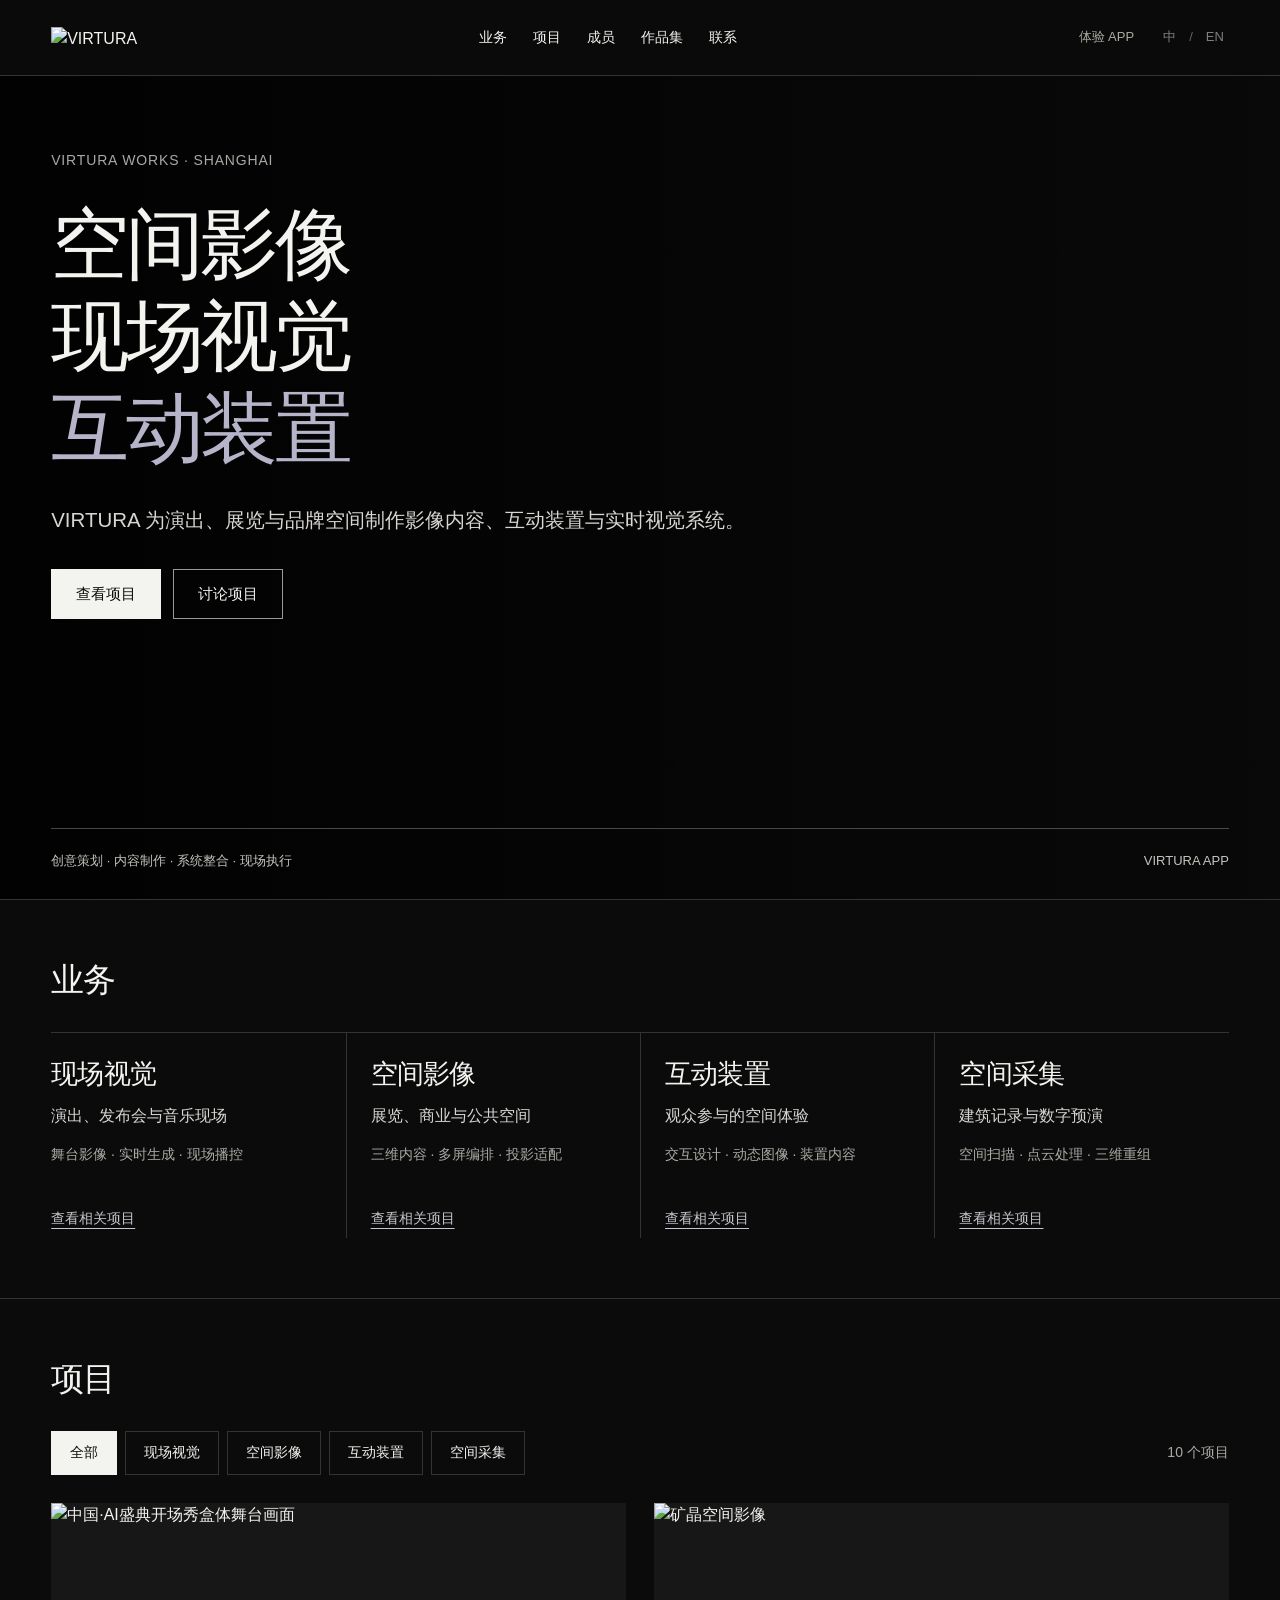
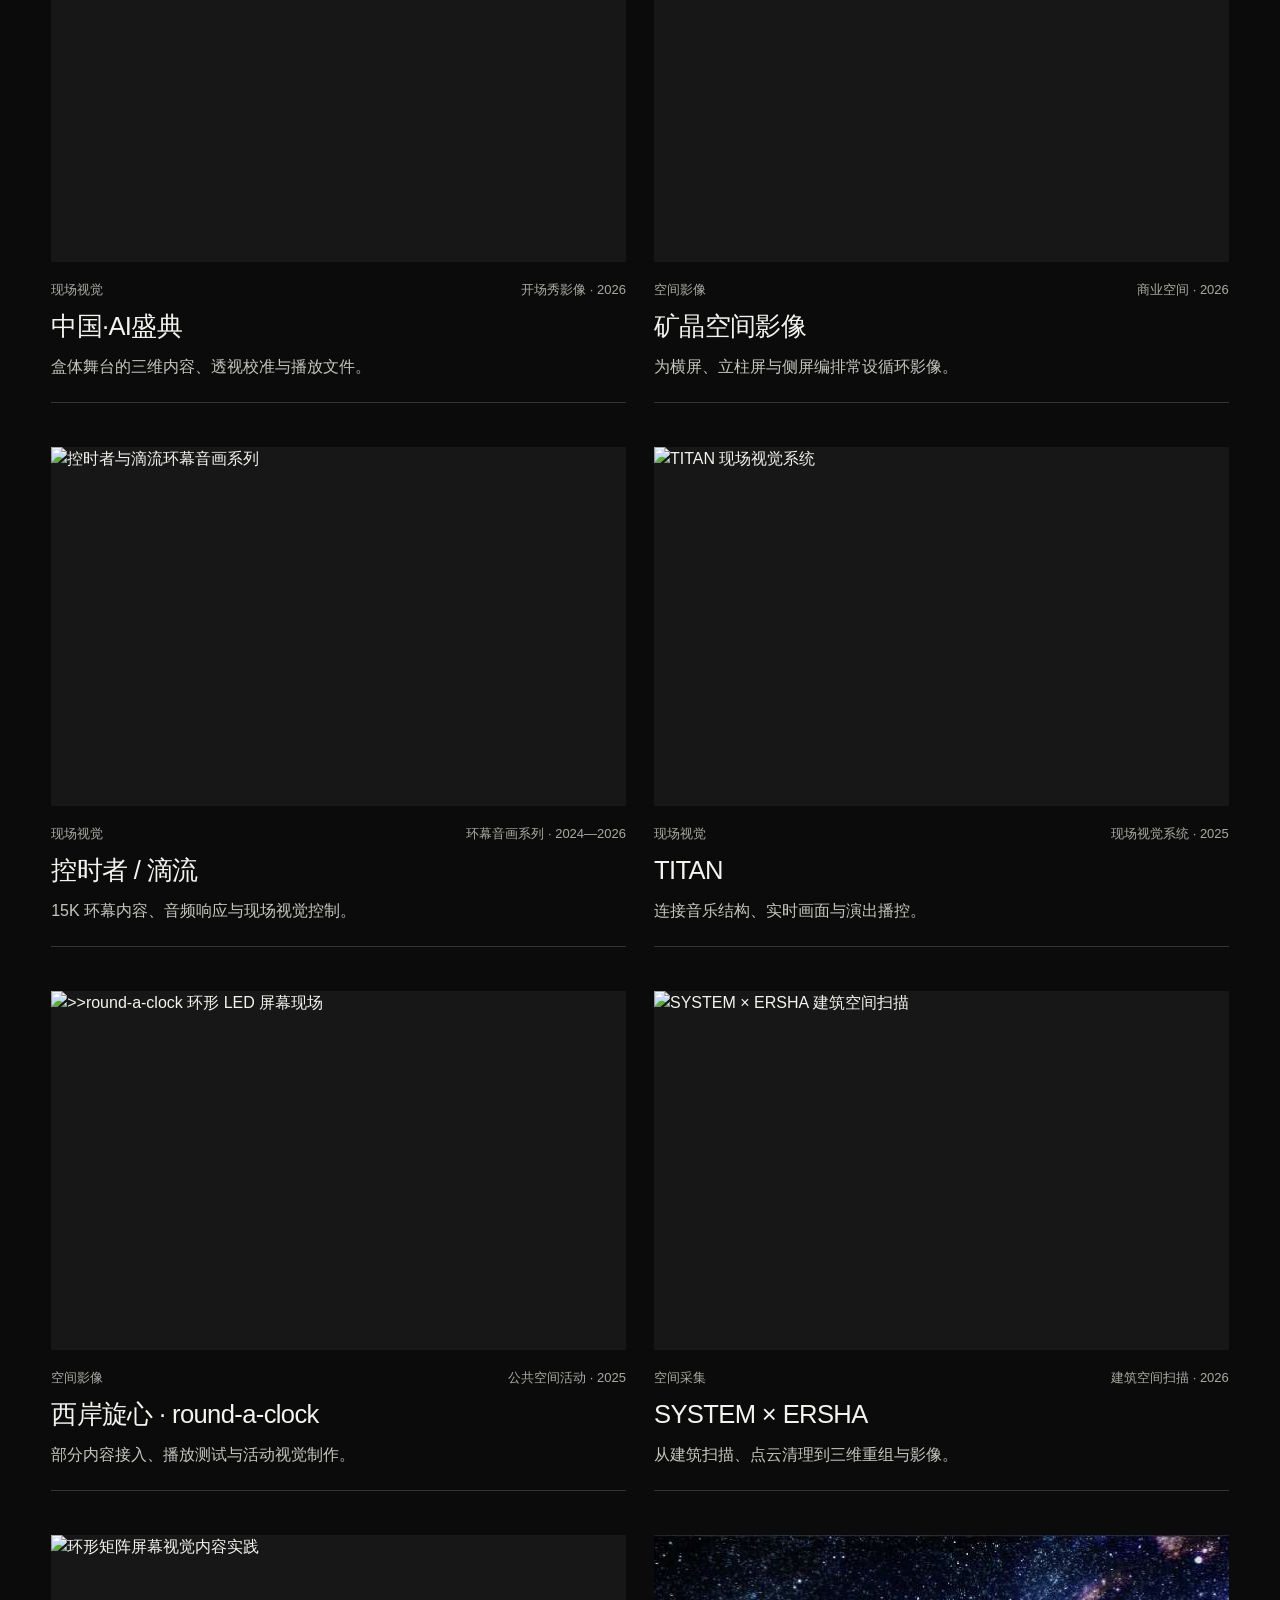
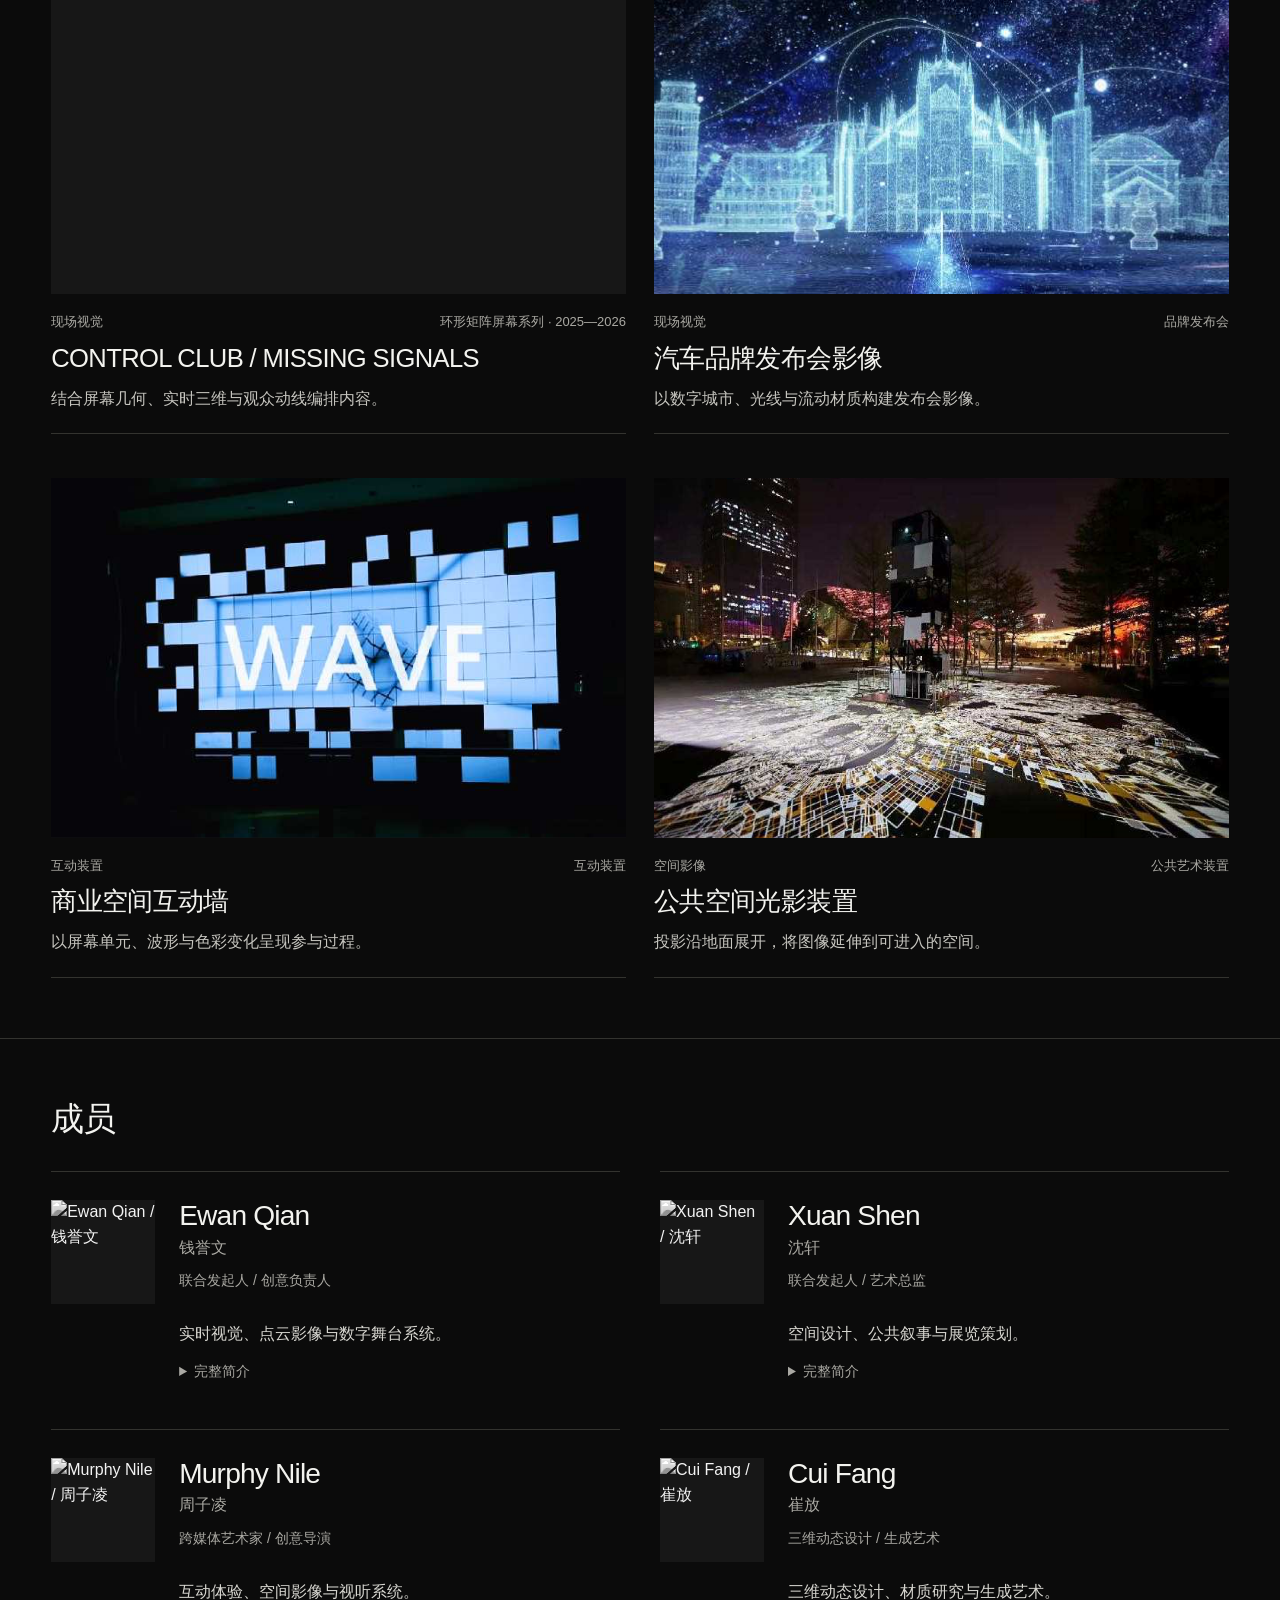
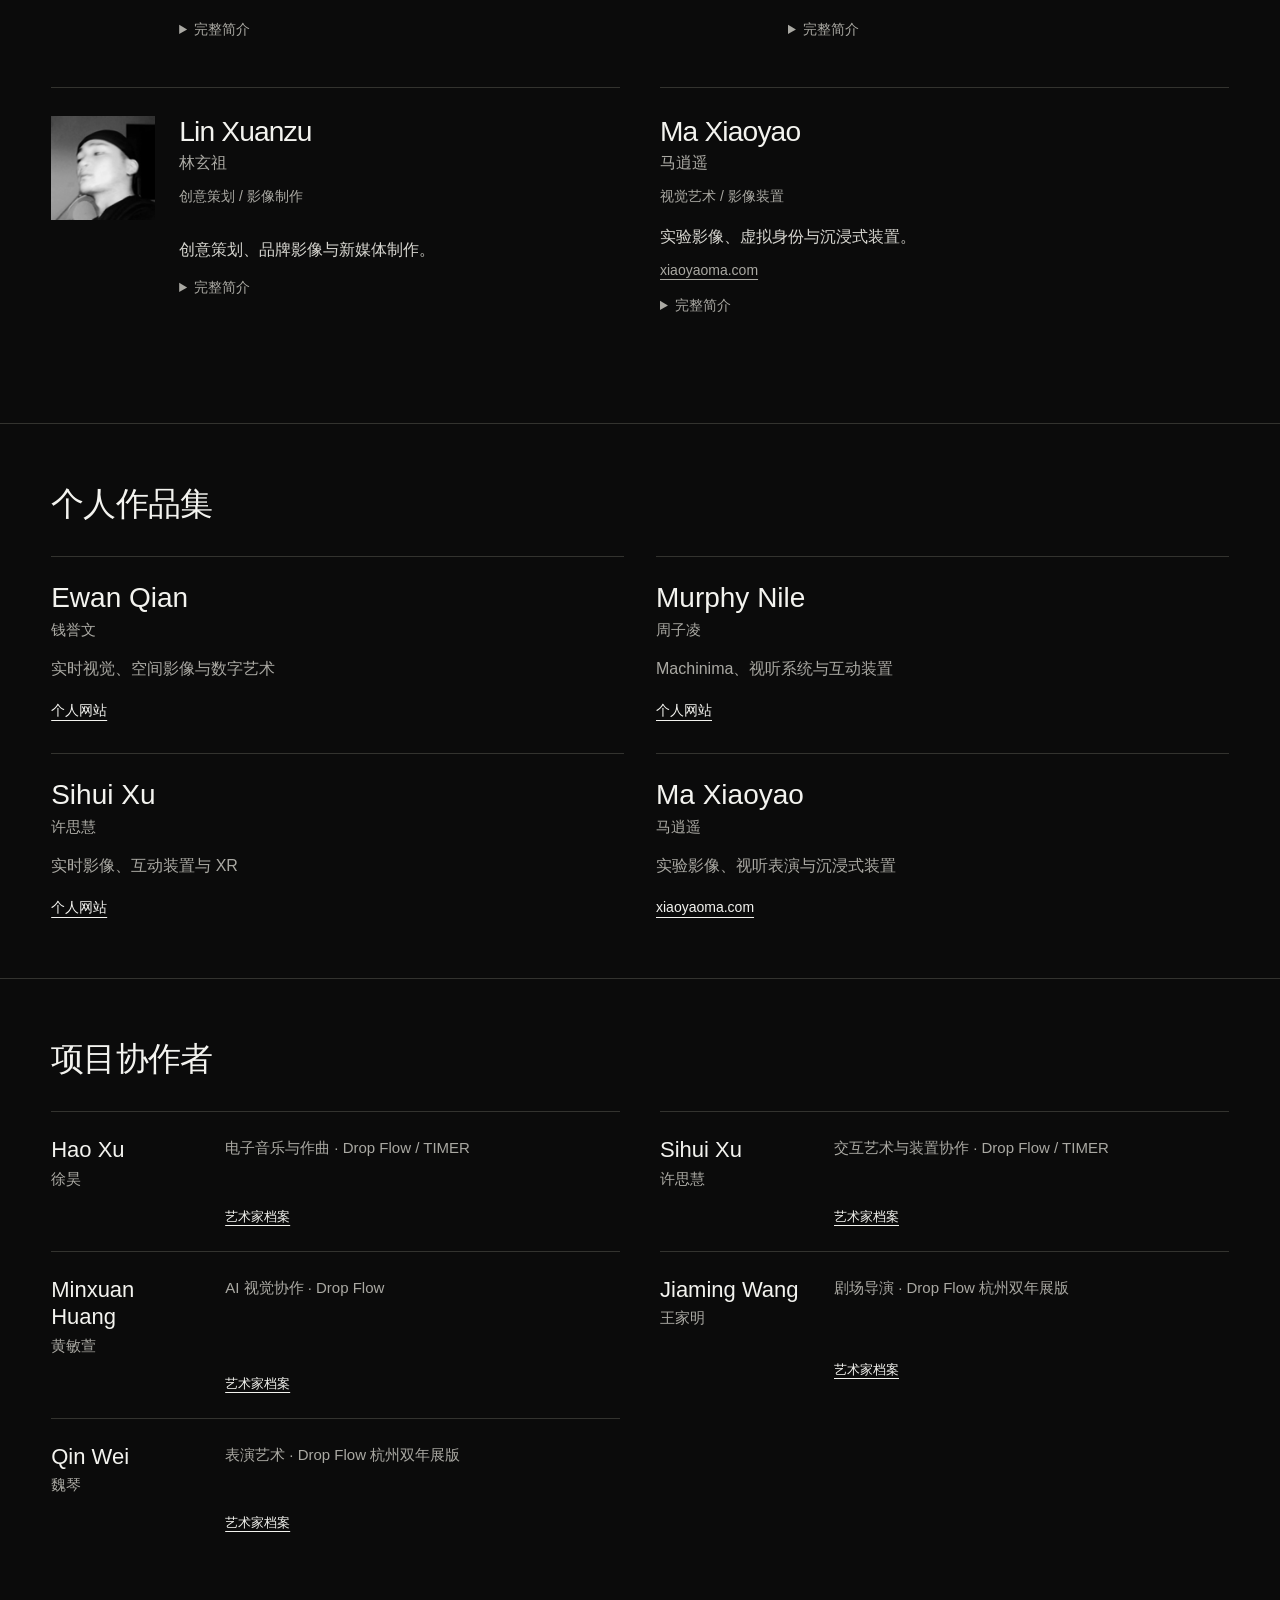
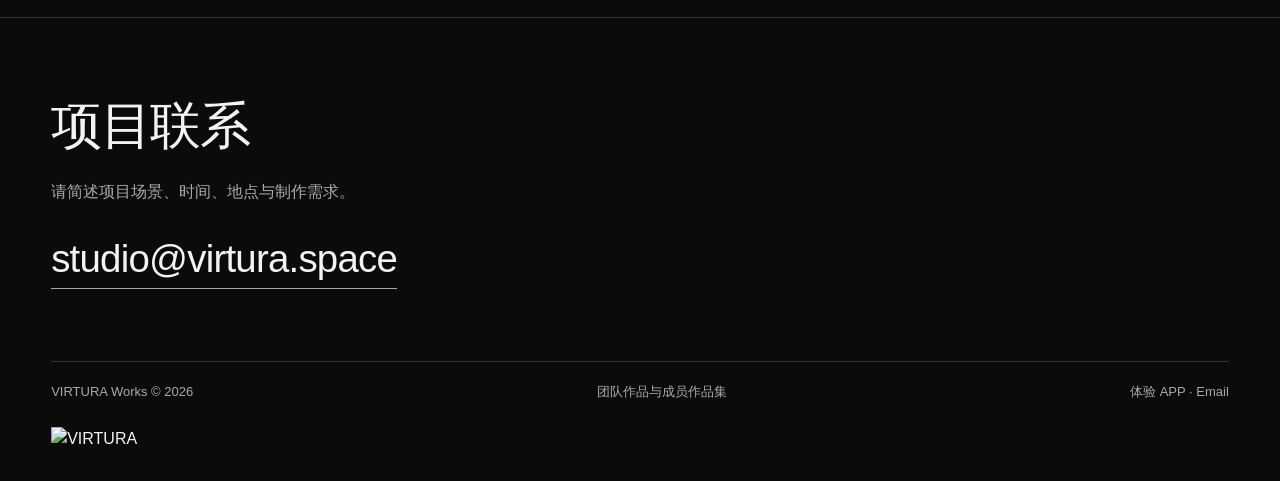
==== commit 6e33d535: "Restore Ma Xiaoyao as a team member and remove promotional filler" ====
--- a/index.html
+++ b/index.html
@@ -18,6 +18,14 @@
   <link href="assets/works.css" rel="stylesheet"/>
  </head>
  <body>
+  <a class="skip-link" href="#main-content">
+   <span class="lang-zh">
+    跳至内容
+   </span>
+   <span class="lang-en">
+    Skip to content
+   </span>
+  </a>
   <nav aria-label="Primary navigation" class="nav">
    <a aria-label="VIRTURA home" class="brand" href="#top">
     <img alt="VIRTURA" class="brand-mark" src="assets/virtura-logo-white.png"/>
@@ -44,7 +52,7 @@
     </a>
     <a href="#people">
      <span class="lang-zh">
-      团队
+      成员
      </span>
      <span class="lang-en">
       Team
@@ -96,21 +104,21 @@
     </p>
     <h1>
      <span class="lang-zh">
-      空间影像。
+      空间影像
       <br/>
-      现场视觉。
+      现场视觉
       <br/>
       <em>
-       互动体验。
+       互动装置
       </em>
      </span>
      <span class="lang-en">
-      Spatial media.
+      Spatial media
       <br/>
-      Live visuals.
+      Live visuals
       <br/>
       <em>
-       Interactive experiences.
+       Interactive installations
       </em>
      </span>
     </h1>
@@ -160,1251 +168,1169 @@
     </a>
    </div>
   </header>
-  <section id="services">
-   <div class="section-head">
-    <p class="section-label">
-     <span class="lang-zh">
-      业务方向
-     </span>
-     <span class="lang-en">
-      Services
-     </span>
-    </p>
+  <main id="main-content">
+   <section id="services">
+    <div class="section-head">
+     <h2>
+      <span class="lang-zh">
+       业务
+      </span>
+      <span class="lang-en">
+       Services
+      </span>
+     </h2>
+    </div>
+    <div class="services">
+     <a class="service" data-service-filter="live" href="#work">
+      <h3>
+       <span class="lang-zh">
+        现场视觉
+       </span>
+       <span class="lang-en">
+        Live Visuals
+       </span>
+      </h3>
+      <p>
+       <span class="lang-zh">
+        演出、发布会与音乐现场
+       </span>
+       <span class="lang-en">
+        Shows, launches and music events
+       </span>
+      </p>
+      <small>
+       <span class="lang-zh">
+        舞台影像 · 实时生成 · 现场播控
+       </span>
+       <span class="lang-en">
+        Stage content · Realtime visuals · Show control
+       </span>
+      </small>
+      <span class="service-action">
+       <span class="lang-zh">
+        查看相关项目
+       </span>
+       <span class="lang-en">
+        Explore Projects
+       </span>
+      </span>
+     </a>
+     <a class="service" data-service-filter="spatial" href="#work">
+      <h3>
+       <span class="lang-zh">
+        空间影像
+       </span>
+       <span class="lang-en">
+        Spatial Media
+       </span>
+      </h3>
+      <p>
+       <span class="lang-zh">
+        展览、商业与公共空间
+       </span>
+       <span class="lang-en">
+        Exhibitions, interiors and public space
+       </span>
+      </p>
+      <small>
+       <span class="lang-zh">
+        三维内容 · 多屏编排 · 投影适配
+       </span>
+       <span class="lang-en">
+        3D content · Multi-screen direction · Projection
+       </span>
+      </small>
+      <span class="service-action">
+       <span class="lang-zh">
+        查看相关项目
+       </span>
+       <span class="lang-en">
+        Explore Projects
+       </span>
+      </span>
+     </a>
+     <a class="service" data-service-filter="interactive" href="#work">
+      <h3>
+       <span class="lang-zh">
+        互动装置
+       </span>
+       <span class="lang-en">
+        Interactive Installations
+       </span>
+      </h3>
+      <p>
+       <span class="lang-zh">
+        观众参与的空间体验
+       </span>
+       <span class="lang-en">
+        Spatial experiences shaped by participation
+       </span>
+      </p>
+      <small>
+       <span class="lang-zh">
+        交互设计 · 动态图像 · 装置内容
+       </span>
+       <span class="lang-en">
+        Interaction design · Moving image · Installation content
+       </span>
+      </small>
+      <span class="service-action">
+       <span class="lang-zh">
+        查看相关项目
+       </span>
+       <span class="lang-en">
+        Explore Projects
+       </span>
+      </span>
+     </a>
+     <a class="service" data-service-filter="capture" href="#work">
+      <h3>
+       <span class="lang-zh">
+        空间采集
+       </span>
+       <span class="lang-en">
+        Spatial Capture
+       </span>
+      </h3>
+      <p>
+       <span class="lang-zh">
+        建筑记录与数字预演
+       </span>
+       <span class="lang-en">
+        Architectural capture and previsualisation
+       </span>
+      </p>
+      <small>
+       <span class="lang-zh">
+        空间扫描 · 点云处理 · 三维重组
+       </span>
+       <span class="lang-en">
+        Scanning · Point-cloud processing · 3D reconstruction
+       </span>
+      </small>
+      <span class="service-action">
+       <span class="lang-zh">
+        查看相关项目
+       </span>
+       <span class="lang-en">
+        Explore Projects
+       </span>
+      </span>
+     </a>
+    </div>
+   </section>
+   <section id="work">
+    <div class="section-head compact-head">
+     <h2>
+      <span class="lang-zh">
+       项目
+      </span>
+      <span class="lang-en">
+       Projects
+      </span>
+     </h2>
+    </div>
+    <div class="project-toolbar">
+     <div aria-label="Project categories" class="project-filters" role="group">
+      <button aria-pressed="true" data-filter="all" type="button">
+       <span class="lang-zh">
+        全部
+       </span>
+       <span class="lang-en">
+        All
+       </span>
+      </button>
+      <button aria-pressed="false" data-filter="live" type="button">
+       <span class="lang-zh">
+        现场视觉
+       </span>
+       <span class="lang-en">
+        Live Visuals
+       </span>
+      </button>
+      <button aria-pressed="false" data-filter="spatial" type="button">
+       <span class="lang-zh">
+        空间影像
+       </span>
+       <span class="lang-en">
+        Spatial Media
+       </span>
+      </button>
+      <button aria-pressed="false" data-filter="interactive" type="button">
+       <span class="lang-zh">
+        互动装置
+       </span>
+       <span class="lang-en">
+        Interactive Installations
+       </span>
+      </button>
+      <button aria-pressed="false" data-filter="capture" type="button">
+       <span class="lang-zh">
+        空间采集
+       </span>
+       <span class="lang-en">
+        Spatial Capture
+       </span>
+      </button>
+     </div>
+     <p aria-live="polite" class="project-count" role="status">
+     </p>
+    </div>
+    <div class="project-grid">
+     <a aria-label="China AI Gala" class="project" data-category="live" data-project="ai-gala" href="work/ai-gala.html">
+      <div class="project-image">
+       <img alt="中国·AI盛典开场秀盒体舞台画面" class="visual" loading="lazy" src="VIRTURA_WEBSITE_ASSETS/01_AI_GALA/hero-robot-cube.jpg"/>
+      </div>
+      <div class="project-body">
+       <div class="project-topline">
+        <span>
+         <span class="lang-zh">
+          现场视觉
+         </span>
+         <span class="lang-en">
+          Live Visuals
+         </span>
+        </span>
+        <span>
+         <span class="lang-zh">
+          开场秀影像 · 2026
+         </span>
+         <span class="lang-en">
+          Opening show · 2026
+         </span>
+        </span>
+       </div>
+       <h3>
+        <span class="lang-zh">
+         中国·AI盛典
+        </span>
+        <span class="lang-en">
+         China AI Gala
+        </span>
+       </h3>
+       <p>
+        <span class="lang-zh">
+         盒体舞台的三维内容、透视校准与播放文件。
+        </span>
+        <span class="lang-en">
+         3D stage content, perspective mapping and playback delivery.
+        </span>
+       </p>
+      </div>
+     </a>
+     <a aria-label="Crystal Landscape" class="project" data-category="spatial" data-project="natgeo-crystal" href="work/natgeo-crystal.html">
+      <div class="project-image">
+       <img alt="矿晶空间影像" class="visual" loading="lazy" src="VIRTURA_WEBSITE_ASSETS/02_NATGEO_CRYSTAL/hero-crystal.jpg"/>
+      </div>
+      <div class="project-body">
+       <div class="project-topline">
+        <span>
+         <span class="lang-zh">
+          空间影像
+         </span>
+         <span class="lang-en">
+          Spatial Media
+         </span>
+        </span>
+        <span>
+         <span class="lang-zh">
+          商业空间 · 2026
+         </span>
+         <span class="lang-en">
+          Commercial interiors · 2026
+         </span>
+        </span>
+       </div>
+       <h3>
+        <span class="lang-zh">
+         矿晶空间影像
+        </span>
+        <span class="lang-en">
+         Crystal Landscape
+        </span>
+       </h3>
+       <p>
+        <span class="lang-zh">
+         为横屏、立柱屏与侧屏编排常设循环影像。
+        </span>
+        <span class="lang-en">
+         Permanent moving-image loops across horizontal, vertical and side displays.
+        </span>
+       </p>
+      </div>
+     </a>
+     <a aria-label="TIMER / DROP FLOW" class="project" data-category="live spatial" data-project="timer-drop-flow" href="work/ufo-circular-series.html">
+      <div class="project-image">
+       <img alt="控时者与滴流环幕音画系列" class="visual" loading="lazy" src="VIRTURA_WEBSITE_ASSETS/03_UFO_CIRCULAR_SERIES/dropflow_03_live.webp"/>
+      </div>
+      <div class="project-body">
+       <div class="project-topline">
+        <span>
+         <span class="lang-zh">
+          现场视觉
+         </span>
+         <span class="lang-en">
+          Live Visuals
+         </span>
+        </span>
+        <span>
+         <span class="lang-zh">
+          环幕音画系列 · 2024—2026
+         </span>
+         <span class="lang-en">
+          Panoramic audiovisual series · 2024–2026
+         </span>
+        </span>
+       </div>
+       <h3>
+        <span class="lang-zh">
+         控时者 / 滴流
+        </span>
+        <span class="lang-en">
+         TIMER / DROP FLOW
+        </span>
+       </h3>
+       <p>
+        <span class="lang-zh">
+         15K 环幕内容、音频响应与现场视觉控制。
+        </span>
+        <span class="lang-en">
+         15K panoramic content, audio response and live visual control.
+        </span>
+       </p>
+      </div>
+     </a>
+     <a aria-label="TITAN" class="project" data-category="live" data-project="titan" href="work/titan.html">
+      <div class="project-image">
+       <img alt="TITAN 现场视觉系统" class="visual" loading="lazy" src="VIRTURA_WEBSITE_ASSETS/04_TITAN/hero.webp"/>
+      </div>
+      <div class="project-body">
+       <div class="project-topline">
+        <span>
+         <span class="lang-zh">
+          现场视觉
+         </span>
+         <span class="lang-en">
+          Live Visuals
+         </span>
+        </span>
+        <span>
+         <span class="lang-zh">
+          现场视觉系统 · 2025
+         </span>
+         <span class="lang-en">
+          Live visual system · 2025
+         </span>
+        </span>
+       </div>
+       <h3>
+        <span class="lang-zh">
+         TITAN
+        </span>
+        <span class="lang-en">
+         TITAN
+        </span>
+       </h3>
+       <p>
+        <span class="lang-zh">
+         连接音乐结构、实时画面与演出播控。
+        </span>
+        <span class="lang-en">
+         A show workflow connecting musical structure, realtime images and live control.
+        </span>
+       </p>
+      </div>
+     </a>
+     <a aria-label="West Bund · round-a-clock" class="project" data-category="spatial" data-project="west-bund-xuanxin" href="work/west-bund-xuanxin.html">
+      <div class="project-image">
+       <img alt="&gt;&gt;round-a-clock 环形 LED 屏幕现场" class="visual" loading="lazy" src="VIRTURA_WEBSITE_ASSETS/05_WEST_BUND_XUANXIN/hero.jpg"/>
+      </div>
+      <div class="project-body">
+       <div class="project-topline">
+        <span>
+         <span class="lang-zh">
+          空间影像
+         </span>
+         <span class="lang-en">
+          Spatial Media
+         </span>
+        </span>
+        <span>
+         <span class="lang-zh">
+          公共空间活动 · 2025
+         </span>
+         <span class="lang-en">
+          Public-space event · 2025
+         </span>
+        </span>
+       </div>
+       <h3>
+        <span class="lang-zh">
+         西岸旋心 · round-a-clock
+        </span>
+        <span class="lang-en">
+         West Bund · round-a-clock
+        </span>
+       </h3>
+       <p>
+        <span class="lang-zh">
+         部分内容接入、播放测试与活动视觉制作。
+        </span>
+        <span class="lang-en">
+         Selected content ingest, playback testing and event-visual production.
+        </span>
+       </p>
+      </div>
+     </a>
+     <a aria-label="SYSTEM × ERSHA" class="project" data-category="capture" data-project="system-ersha" href="work/system-ersha.html">
+      <div class="project-image">
+       <img alt="SYSTEM × ERSHA 建筑空间扫描" class="visual" loading="lazy" src="VIRTURA_WEBSITE_ASSETS/06_SYSTEM_ERSHA/hero.webp"/>
+      </div>
+      <div class="project-body">
+       <div class="project-topline">
+        <span>
+         <span class="lang-zh">
+          空间采集
+         </span>
+         <span class="lang-en">
+          Spatial Capture
+         </span>
+        </span>
+        <span>
+         <span class="lang-zh">
+          建筑空间扫描 · 2026
+         </span>
+         <span class="lang-en">
+          Architectural capture · 2026
+         </span>
+        </span>
+       </div>
+       <h3>
+        <span class="lang-zh">
+         SYSTEM × ERSHA
+        </span>
+        <span class="lang-en">
+         SYSTEM × ERSHA
+        </span>
+       </h3>
+       <p>
+        <span class="lang-zh">
+         从建筑扫描、点云清理到三维重组与影像。
+        </span>
+        <span class="lang-en">
+         Architectural scanning, point-cloud cleanup, 3D reconstruction and film.
+        </span>
+       </p>
+      </div>
+     </a>
+     <a aria-label="CONTROL CLUB / MISSING SIGNALS" class="project" data-category="live spatial interactive" data-project="circular-matrix" href="work/circular-matrix-screen.html">
+      <div class="project-image">
+       <img alt="环形矩阵屏幕视觉内容实践" class="visual" loading="lazy" src="VIRTURA_WEBSITE_ASSETS/09_CIRCULAR_MATRIX_SCREEN/control_03_thumbnail.webp"/>
+      </div>
+      <div class="project-body">
+       <div class="project-topline">
+        <span>
+         <span class="lang-zh">
+          现场视觉
+         </span>
+         <span class="lang-en">
+          Live Visuals
+         </span>
+        </span>
+        <span>
+         <span class="lang-zh">
+          环形矩阵屏幕系列 · 2025—2026
+         </span>
+         <span class="lang-en">
+          Circular matrix-screen series · 2025–2026
+         </span>
+        </span>
+       </div>
+       <h3>
+        <span class="lang-zh">
+         CONTROL CLUB / MISSING SIGNALS
+        </span>
+        <span class="lang-en">
+         CONTROL CLUB / MISSING SIGNALS
+        </span>
+       </h3>
+       <p>
+        <span class="lang-zh">
+         结合屏幕几何、实时三维与观众动线编排内容。
+        </span>
+        <span class="lang-en">
+         Realtime 3D and multi-screen content composed around screen geometry and audience movement.
+        </span>
+       </p>
+      </div>
+     </a>
+     <a aria-label="Automotive Launch Visuals" class="project" data-category="live" data-project="automotive-launch" href="work/automotive-launch.html">
+      <div class="project-image">
+       <img alt="汽车品牌发布会" class="visual" loading="lazy" src="assets/projects/automotive-launch/hero.png"/>
+      </div>
+      <div class="project-body">
+       <div class="project-topline">
+        <span>
+         <span class="lang-zh">
+          现场视觉
+         </span>
+         <span class="lang-en">
+          Live Visuals
+         </span>
+        </span>
+        <span>
+         <span class="lang-zh">
+          品牌发布会
+         </span>
+         <span class="lang-en">
+          Brand launch
+         </span>
+        </span>
+       </div>
+       <h3>
+        <span class="lang-zh">
+         汽车品牌发布会影像
+        </span>
+        <span class="lang-en">
+         Automotive Launch Visuals
+        </span>
+       </h3>
+       <p>
+        <span class="lang-zh">
+         以数字城市、光线与流动材质构建发布会影像。
+        </span>
+        <span class="lang-en">
+         Launch imagery built from digital cityscapes, light and flowing materials.
+        </span>
+       </p>
+      </div>
+     </a>
+     <a aria-label="Interactive Media Wall" class="project" data-category="interactive" data-project="interactive-media-wall" href="work/interactive-media-wall.html">
+      <div class="project-image">
+       <img alt="商业空间互动墙" class="visual" loading="lazy" src="assets/projects/interactive-media-wall/hero.png"/>
+      </div>
+      <div class="project-body">
+       <div class="project-topline">
+        <span>
+         <span class="lang-zh">
+          互动装置
+         </span>
+         <span class="lang-en">
+          Interactive Installations
+         </span>
+        </span>
+        <span>
+         <span class="lang-zh">
+          互动装置
+         </span>
+         <span class="lang-en">
+          Interactive installation
+         </span>
+        </span>
+       </div>
+       <h3>
+        <span class="lang-zh">
+         商业空间互动墙
+        </span>
+        <span class="lang-en">
+         Interactive Media Wall
+        </span>
+       </h3>
+       <p>
+        <span class="lang-zh">
+         以屏幕单元、波形与色彩变化呈现参与过程。
+        </span>
+        <span class="lang-en">
+         A media wall translating participation into waveforms and changing colour.
+        </span>
+       </p>
+      </div>
+     </a>
+     <a aria-label="Public Light Installation" class="project" data-category="spatial" data-project="public-light-installation" href="work/public-light-installation.html">
+      <div class="project-image">
+       <img alt="公共空间光影装置" class="visual" loading="lazy" src="assets/projects/public-light-installation/hero.jpg"/>
+      </div>
+      <div class="project-body">
+       <div class="project-topline">
+        <span>
+         <span class="lang-zh">
+          空间影像
+         </span>
+         <span class="lang-en">
+          Spatial Media
+         </span>
+        </span>
+        <span>
+         <span class="lang-zh">
+          公共艺术装置
+         </span>
+         <span class="lang-en">
+          Public art installation
+         </span>
+        </span>
+       </div>
+       <h3>
+        <span class="lang-zh">
+         公共空间光影装置
+        </span>
+        <span class="lang-en">
+         Public Light Installation
+        </span>
+       </h3>
+       <p>
+        <span class="lang-zh">
+         投影沿地面展开，将图像延伸到可进入的空间。
+        </span>
+        <span class="lang-en">
+         Projected imagery extending across the ground and into public space.
+        </span>
+       </p>
+      </div>
+     </a>
+    </div>
+   </section>
+   <section class="team-section" id="people">
+    <div class="team-intro">
+     <h2>
+      <span class="lang-zh">
+       成员
+      </span>
+      <span class="lang-en">
+       Team
+      </span>
+     </h2>
+    </div>
+    <div class="people">
+     <article class="person">
+      <figure class="person-portrait">
+       <a aria-label="访问 Ewan Qian 个人网站" href="https://ewanqian.site/" rel="noopener" target="_blank">
+        <img alt="Ewan Qian / 钱誉文" loading="lazy" src="assets/embedded/media-02.jpg"/>
+       </a>
+      </figure>
+      <div class="person-identity">
+       <h3 class="person-name">
+        <a href="https://ewanqian.site/" rel="noopener" target="_blank">
+         Ewan Qian
+         <span class="cn">
+          钱誉文
+         </span>
+        </a>
+       </h3>
+       <div class="person-role">
+        <span class="role-cn lang-zh">
+         联合发起人 / 创意负责人
+        </span>
+        Co-founder / Creative Lead
+       </div>
+      </div>
+      <div class="person-copy">
+       <p class="person-brief">
+        <span class="lang-zh">
+         实时视觉、点云影像与数字舞台系统。
+        </span>
+        <span class="lang-en">
+         Realtime visuals, point-cloud imagery and digital stage systems.
+        </span>
+       </p>
+       <details>
+        <summary>
+         <span class="lang-zh">
+          完整简介
+         </span>
+         <span class="lang-en">
+          Full Biography
+         </span>
+        </summary>
+        <p class="bio-cn lang-zh">
+         沉浸式空间体验研究者与媒体艺术家，实践横跨实时视觉系统、点云影像与音画结构。他持续将作品创作、空间预演与数字舞台系统组织为可复用的长期方法。毕业于河南工程学院数字媒体艺术专业，曾参与上海 UFO Terminal、深圳 BO LIVE、舟山 CAN Festival、上海 THE BOXX 与日本新宿 WPÜ 等场地及项目的现场视觉与空间媒体制作。
+        </p>
+        <p class="bio-en lang-en">
+         An immersive experience researcher and media artist working across realtime visual systems, point-cloud imagery and audiovisual structures. His practice brings artistic production, spatial previsualisation and digital stage systems into a sustained, reusable methodology. He studied Digital Media Art at Henan University of Engineering and has contributed to live visual and spatial media projects at UFO Terminal Shanghai, BO LIVE Shenzhen, CAN Festival Zhoushan, THE BOXX Shanghai and WPÜ Shinjuku, Japan.
+        </p>
+       </details>
+      </div>
+     </article>
+     <article class="person">
+      <figure class="person-portrait">
+       <img alt="Xuan Shen / 沈轩" loading="lazy" src="assets/embedded/media-03.jpg"/>
+      </figure>
+      <div class="person-identity">
+       <h3 class="person-name">
+        Xuan Shen
+        <span class="cn">
+         沈轩
+        </span>
+       </h3>
+       <div class="person-role">
+        <span class="role-cn lang-zh">
+         联合发起人 / 艺术总监
+        </span>
+        Co-founder / Artistic Director
+       </div>
+      </div>
+      <div class="person-copy">
+       <p class="person-brief">
+        <span class="lang-zh">
+         空间设计、公共叙事与展览策划。
+        </span>
+        <span class="lang-en">
+         Spatial design, public narrative and exhibition curation.
+        </span>
+       </p>
+       <details>
+        <summary>
+         <span class="lang-zh">
+          完整简介
+         </span>
+         <span class="lang-en">
+          Full Biography
+         </span>
+        </summary>
+        <p class="bio-cn lang-zh">
+         数字艺术家与策展人，长期从事空间设计、公共叙事与跨文化展览实践，关注如何在建筑、媒介与社会语境之间建立清晰的空间表达。毕业于中国美术学院视觉传达专业，后于法国里昂第三大学完成硕士学习。现任中国美术学院视觉传播学院客座导师、中国国家地理自然教育中心艺术顾问，并曾担任首届上海静安国际光影艺术节评委。曾获 2026 iF 设计奖，并获 MIA 2023 行业领军人物称号。
+        </p>
+        <p class="bio-en lang-en">
+         A digital artist and curator whose practice spans spatial design, public narrative and cross-cultural exhibition contexts. He develops spatial frameworks that connect architecture, media and social experience. He graduated in Visual Communication from China Academy of Art and later completed postgraduate study at Jean Moulin University Lyon 3. He is a guest tutor at the School of Visual Communication, China Academy of Art, an art advisor to the National Geographic China Nature Education Center, and served as a jury member for the inaugural Shanghai Jing’an International Light Art Festival. His recognitions include an iF Design Award in 2026 and the MIA 2023 Industry Leader title.
+        </p>
+       </details>
+      </div>
+     </article>
+     <article class="person">
+      <figure class="person-portrait">
+       <img alt="Murphy Nile / 周子凌" loading="lazy" src="assets/embedded/media-04.jpg"/>
+      </figure>
+      <div class="person-identity">
+       <h3 class="person-name">
+        <a href="https://www.murphynile.com" rel="noopener" target="_blank">
+         Murphy Nile
+        </a>
+        <span class="cn">
+         周子凌
+        </span>
+       </h3>
+       <div class="person-role">
+        <span class="role-cn lang-zh">
+         跨媒体艺术家 / 创意导演
+        </span>
+        Transmedia Artist / Creative Director
+       </div>
+      </div>
+      <div class="person-copy">
+       <p class="person-brief">
+        <span class="lang-zh">
+         互动体验、空间影像与视听系统。
+        </span>
+        <span class="lang-en">
+         Interactive experiences, spatial moving image and audiovisual systems.
+        </span>
+       </p>
+       <details>
+        <summary>
+         <span class="lang-zh">
+          完整简介
+         </span>
+         <span class="lang-en">
+          Full Biography
+         </span>
+        </summary>
+        <p class="bio-cn lang-zh">
+         跨媒体艺术家与创意导演，伦敦大学金史密斯学院计算艺术硕士。专注互动体验、空间影像、视听系统与沉浸式装置，擅长概念转化、视觉与空间叙事、交互系统设计及跨专业协作，实践涵盖展览、剧院、公共艺术、文旅与城市空间。曾入围英国Lumen Prize流明奖沉浸式体验单元，作品于米兰引擎电影节、卡尔斯鲁厄IDIF电影节、柏林SUPERBOOTH、重庆光影艺术节、凯迪拉克·上海音乐厅及西岸美术馆等平台呈现。
+        </p>
+        <p class="bio-en lang-en">
+         A transmedia artist and creative director with an MA in Computational Arts from Goldsmiths, University of London. Their practice focuses on interactive experiences, spatial moving image, audiovisual systems and immersive installation, with expertise in concept translation, visual and spatial storytelling, interaction-system design and cross-disciplinary collaboration across exhibitions, theatre, public art, cultural destinations and urban environments. They were a finalist for the 2025 Lumen Prize Experiential Award. Their work has been presented at Milan Machinima Festival, INDEPENDENT DAYS International Film Festival (IDIF) in Karlsruhe, SUPERBOOTH in Berlin, Flowing Light — 1st International Light Art Show Festival in Chongqing, Cadillac Shanghai Concert Hall and the West Bund Museum.
+        </p>
+       </details>
+      </div>
+     </article>
+     <article class="person">
+      <figure class="person-portrait">
+       <img alt="Cui Fang / 崔放" loading="lazy" src="assets/embedded/media-05.jpg"/>
+      </figure>
+      <div class="person-identity">
+       <h3 class="person-name">
+        Cui Fang
+        <span class="cn">
+         崔放
+        </span>
+       </h3>
+       <div class="person-role">
+        <span class="role-cn lang-zh">
+         三维动态设计 / 生成艺术
+        </span>
+        3D Motion Design / Generative Art
+       </div>
+      </div>
+      <div class="person-copy">
+       <p class="person-brief">
+        <span class="lang-zh">
+         三维动态设计、材质研究与生成艺术。
+        </span>
+        <span class="lang-en">
+         3D motion design, material studies and generative art.
+        </span>
+       </p>
+       <details>
+        <summary>
+         <span class="lang-zh">
+          完整简介
+         </span>
+         <span class="lang-en">
+          Full Biography
+         </span>
+        </summary>
+        <p class="bio-cn lang-zh">
+         三维动态设计师与生成艺术创作者。她以具象对象为起点，通过数字重构、材质研究与抽象转译，建立带有个人印记的超现实空间与动态视觉语言。毕业于密歇根大学建筑专业。曾获上海国际光影节穹顶单元银奖、重庆“流光绘影”光影科技艺术节优秀作品奖，作品亦曾入选台北 Lumitree LED 光廊展映。
+        </p>
+        <p class="bio-en lang-en">
+         A 3D motion designer and generative artist whose work begins with recognisable objects and transforms them through digital reconstruction, material exploration and abstraction. She develops surreal spatial experiences and moving-image languages with a distinct personal signature. She studied Architecture at the University of Michigan. Her work received the Silver Award in the Dome category of the Shanghai International Light Art Festival and an Outstanding Work Award at the Flowing Light art festival in Chongqing, and has also been shown at Taipei’s Lumitree LED Corridor.
+        </p>
+       </details>
+      </div>
+     </article>
+     <article class="person">
+      <figure class="person-portrait">
+       <img alt="Lin Xuanzu / 林玄祖" height="125" loading="lazy" src="assets/lin-xuanzu-portrait.png" width="125"/>
+      </figure>
+      <div class="person-identity">
+       <h3 class="person-name">
+        Lin Xuanzu
+        <span class="cn">
+         林玄祖
+        </span>
+       </h3>
+       <div class="person-role">
+        <span class="role-cn lang-zh">
+         创意策划 / 影像制作
+        </span>
+        Creative Planning / Visual Production
+       </div>
+      </div>
+      <div class="person-copy">
+       <p class="person-brief">
+        <span class="lang-zh">
+         创意策划、品牌影像与新媒体制作。
+        </span>
+        <span class="lang-en">
+         Creative planning, brand films and new media production.
+        </span>
+       </p>
+       <details>
+        <summary>
+         <span class="lang-zh">
+          完整简介
+         </span>
+         <span class="lang-en">
+          Full Biography
+         </span>
+        </summary>
+        <p class="bio-cn lang-zh">
+         创意策划、影像制作与新媒体艺术创作者，现居上海。毕业于米兰 NABA 新美术学院电影设计与新媒体艺术专业，实践涵盖品牌影像、商业活动、演出策划、艺术展览与城市公共空间。
+        </p>
+        <p class="bio-en lang-en">
+         A Shanghai-based practitioner working in creative planning, visual production and new media art. He graduated from NABA in Milan, specialising in Film Design and New Media Art. His practice spans brand films, commercial events, performance planning, exhibitions and urban public space.
+        </p>
+       </details>
+      </div>
+     </article>
+     <article class="person person--text" data-person="ma-xiaoyao">
+      <div class="person-identity">
+       <h3 class="person-name">
+        <a href="https://xiaoyaoma.com/" rel="noopener" target="_blank">
+         Ma Xiaoyao
+         <span class="cn">
+          马逍遥
+         </span>
+        </a>
+       </h3>
+       <div class="person-role">
+        <span class="role-cn lang-zh">
+         视觉艺术 / 影像装置
+        </span>
+        Visual Art / Video Installation
+       </div>
+      </div>
+      <div class="person-copy">
+       <p class="person-brief">
+        <span class="lang-zh">
+         实验影像、虚拟身份与沉浸式装置。
+        </span>
+        <span class="lang-en">
+         Experimental moving image, virtual identity and immersive installation.
+        </span>
+       </p>
+       <p class="person-site">
+        <a href="https://xiaoyaoma.com/" rel="noopener" target="_blank">
+         xiaoyaoma.com
+        </a>
+       </p>
+       <details>
+        <summary>
+         <span class="lang-zh">
+          完整简介
+         </span>
+         <span class="lang-en">
+          Full Biography
+         </span>
+        </summary>
+        <p class="bio-cn lang-zh">
+         视觉艺术家，以自身经历为研究方法，探讨身份在真实与虚拟之间如何被建构、展演与转化。作品涵盖实验影像、视听表演与沉浸式装置。
+        </p>
+        <p class="bio-en lang-en">
+         A visual artist using personal experience to examine how identity is constructed, performed and transformed between the real and the virtual. Her work spans experimental moving image, audiovisual performance and immersive installation.
+        </p>
+       </details>
+      </div>
+     </article>
+    </div>
+   </section>
+   <section id="portfolios">
+    <div class="section-head">
+     <h2>
+      <span class="lang-zh">
+       个人作品集
+      </span>
+      <span class="lang-en">
+       Artist Websites
+      </span>
+     </h2>
+    </div>
+    <div class="portfolio-grid">
+     <a class="portfolio-link" href="https://ewanqian.site/" rel="noopener" target="_blank">
+      <h3>
+       Ewan Qian
+       <small>
+        钱誉文
+       </small>
+      </h3>
+      <p>
+       <span class="lang-zh">
+        实时视觉、空间影像与数字艺术
+       </span>
+       <span class="lang-en">
+        Realtime visuals, spatial moving image and digital art
+       </span>
+      </p>
+      <span class="portfolio-route">
+       <span class="lang-zh">
+        个人网站
+       </span>
+       <span class="lang-en">
+        Artist Website
+       </span>
+      </span>
+     </a>
+     <a class="portfolio-link" href="https://murphynile.com/" rel="noopener" target="_blank">
+      <h3>
+       Murphy Nile
+       <small>
+        周子凌
+       </small>
+      </h3>
+      <p>
+       <span class="lang-zh">
+        Machinima、视听系统与互动装置
+       </span>
+       <span class="lang-en">
+        Machinima, audiovisual systems and interactive installation
+       </span>
+      </p>
+      <span class="portfolio-route">
+       <span class="lang-zh">
+        个人网站
+       </span>
+       <span class="lang-en">
+        Artist Website
+       </span>
+      </span>
+     </a>
+     <a class="portfolio-link" href="https://xusihui.com/" rel="noopener" target="_blank">
+      <h3>
+       Sihui Xu
+       <small>
+        许思慧
+       </small>
+      </h3>
+      <p>
+       <span class="lang-zh">
+        实时影像、互动装置与 XR
+       </span>
+       <span class="lang-en">
+        Realtime moving image, interactive installation and XR
+       </span>
+      </p>
+      <span class="portfolio-route">
+       <span class="lang-zh">
+        个人网站
+       </span>
+       <span class="lang-en">
+        Artist Website
+       </span>
+      </span>
+     </a>
+     <a class="portfolio-link" href="https://xiaoyaoma.com/" rel="noopener" target="_blank">
+      <h3>
+       Ma Xiaoyao
+       <small>
+        马逍遥
+       </small>
+      </h3>
+      <p>
+       <span class="lang-zh">
+        实验影像、视听表演与沉浸式装置
+       </span>
+       <span class="lang-en">
+        Experimental moving image, audiovisual performance and immersive installation
+       </span>
+      </p>
+      <span class="portfolio-route">
+       xiaoyaoma.com
+      </span>
+     </a>
+    </div>
+   </section>
+   <section id="collaborators">
+    <div class="section-head">
+     <h2>
+      <span class="lang-zh">
+       项目协作者
+      </span>
+      <span class="lang-en">
+       Project Collaborators
+      </span>
+     </h2>
+    </div>
+    <div class="collaborator-grid">
+     <a class="collaborator-link" href="https://github.com/VIRTURA-SPACEPORT/VIRTURA-Collective/blob/main/artists/hao-xu.md" rel="noopener" target="_blank">
+      <h3>
+       Hao Xu
+       <small>
+        徐昊
+       </small>
+      </h3>
+      <p>
+       <span class="lang-zh">
+        电子音乐与作曲 · Drop Flow / TIMER
+       </span>
+       <span class="lang-en">
+        Electronic music and composition · Drop Flow / TIMER
+       </span>
+      </p>
+      <span>
+       <span class="lang-zh">
+        艺术家档案
+       </span>
+       <span class="lang-en">
+        Artist Profile
+       </span>
+      </span>
+     </a>
+     <a class="collaborator-link" href="https://github.com/VIRTURA-SPACEPORT/VIRTURA-Collective/blob/main/artists/sihui-xu.md" rel="noopener" target="_blank">
+      <h3>
+       Sihui Xu
+       <small>
+        许思慧
+       </small>
+      </h3>
+      <p>
+       <span class="lang-zh">
+        交互艺术与装置协作 · Drop Flow / TIMER
+       </span>
+       <span class="lang-en">
+        Interactive art and installation · Drop Flow / TIMER
+       </span>
+      </p>
+      <span>
+       <span class="lang-zh">
+        艺术家档案
+       </span>
+       <span class="lang-en">
+        Artist Profile
+       </span>
+      </span>
+     </a>
+     <a class="collaborator-link" href="https://github.com/VIRTURA-SPACEPORT/VIRTURA-Collective/blob/main/artists/minxuan-huang.md" rel="noopener" target="_blank">
+      <h3>
+       Minxuan Huang
+       <small>
+        黄敏萱
+       </small>
+      </h3>
+      <p>
+       <span class="lang-zh">
+        AI 视觉协作 · Drop Flow
+       </span>
+       <span class="lang-en">
+        AI visual collaboration · Drop Flow
+       </span>
+      </p>
+      <span>
+       <span class="lang-zh">
+        艺术家档案
+       </span>
+       <span class="lang-en">
+        Artist Profile
+       </span>
+      </span>
+     </a>
+     <a class="collaborator-link" href="https://github.com/VIRTURA-SPACEPORT/VIRTURA-Collective/blob/main/artists/jiaming-wang.md" rel="noopener" target="_blank">
+      <h3>
+       Jiaming Wang
+       <small>
+        王家明
+       </small>
+      </h3>
+      <p>
+       <span class="lang-zh">
+        剧场导演 · Drop Flow 杭州双年展版
+       </span>
+       <span class="lang-en">
+        Theatre direction · Drop Flow Hangzhou Biennale edition
+       </span>
+      </p>
+      <span>
+       <span class="lang-zh">
+        艺术家档案
+       </span>
+       <span class="lang-en">
+        Artist Profile
+       </span>
+      </span>
+     </a>
+     <a class="collaborator-link" href="https://github.com/VIRTURA-SPACEPORT/VIRTURA-Collective/blob/main/artists/qin-wei.md" rel="noopener" target="_blank">
+      <h3>
+       Qin Wei
+       <small>
+        魏琴
+       </small>
+      </h3>
+      <p>
+       <span class="lang-zh">
+        表演艺术 · Drop Flow 杭州双年展版
+       </span>
+       <span class="lang-en">
+        Performance · Drop Flow Hangzhou Biennale edition
+       </span>
+      </p>
+      <span>
+       <span class="lang-zh">
+        艺术家档案
+       </span>
+       <span class="lang-en">
+        Artist Profile
+       </span>
+      </span>
+     </a>
+    </div>
+   </section>
+  </main>
+  <footer id="contact">
+   <div class="contact-copy">
     <h2>
      <span class="lang-zh">
-      从内容到现场。
-     </span>
-     <span class="lang-en">
-      From content to the live experience.
-     </span>
-    </h2>
-   </div>
-   <div class="services">
-    <a class="service" data-service-filter="live" href="#work">
-     <h3>
-      <span class="lang-zh">
-       现场视觉
-      </span>
-      <span class="lang-en">
-       Live Visuals
-      </span>
-     </h3>
-     <p>
-      <span class="lang-zh">
-       演出、发布会与音乐现场
-      </span>
-      <span class="lang-en">
-       Shows, launches and music events
-      </span>
-     </p>
-     <small>
-      <span class="lang-zh">
-       舞台影像 · 实时生成 · 现场播控
-      </span>
-      <span class="lang-en">
-       Stage content · Realtime visuals · Show control
-      </span>
-     </small>
-     <span class="service-action">
-      <span class="lang-zh">
-       查看相关项目
-      </span>
-      <span class="lang-en">
-       Explore Projects
-      </span>
-     </span>
-    </a>
-    <a class="service" data-service-filter="spatial" href="#work">
-     <h3>
-      <span class="lang-zh">
-       空间影像
-      </span>
-      <span class="lang-en">
-       Spatial Media
-      </span>
-     </h3>
-     <p>
-      <span class="lang-zh">
-       展览、商业与公共空间
-      </span>
-      <span class="lang-en">
-       Exhibitions, interiors and public space
-      </span>
-     </p>
-     <small>
-      <span class="lang-zh">
-       三维内容 · 多屏编排 · 投影适配
-      </span>
-      <span class="lang-en">
-       3D content · Multi-screen direction · Projection
-      </span>
-     </small>
-     <span class="service-action">
-      <span class="lang-zh">
-       查看相关项目
-      </span>
-      <span class="lang-en">
-       Explore Projects
-      </span>
-     </span>
-    </a>
-    <a class="service" data-service-filter="interactive" href="#work">
-     <h3>
-      <span class="lang-zh">
-       互动装置
-      </span>
-      <span class="lang-en">
-       Interactive Installations
-      </span>
-     </h3>
-     <p>
-      <span class="lang-zh">
-       观众参与的空间体验
-      </span>
-      <span class="lang-en">
-       Spatial experiences shaped by participation
-      </span>
-     </p>
-     <small>
-      <span class="lang-zh">
-       交互设计 · 动态图像 · 装置内容
-      </span>
-      <span class="lang-en">
-       Interaction design · Moving image · Installation content
-      </span>
-     </small>
-     <span class="service-action">
-      <span class="lang-zh">
-       查看相关项目
-      </span>
-      <span class="lang-en">
-       Explore Projects
-      </span>
-     </span>
-    </a>
-    <a class="service" data-service-filter="capture" href="#work">
-     <h3>
-      <span class="lang-zh">
-       空间采集
-      </span>
-      <span class="lang-en">
-       Spatial Capture
-      </span>
-     </h3>
-     <p>
-      <span class="lang-zh">
-       建筑记录与数字预演
-      </span>
-      <span class="lang-en">
-       Architectural capture and previsualisation
-      </span>
-     </p>
-     <small>
-      <span class="lang-zh">
-       空间扫描 · 点云处理 · 三维重组
-      </span>
-      <span class="lang-en">
-       Scanning · Point-cloud processing · 3D reconstruction
-      </span>
-     </small>
-     <span class="service-action">
-      <span class="lang-zh">
-       查看相关项目
-      </span>
-      <span class="lang-en">
-       Explore Projects
-      </span>
-     </span>
-    </a>
-   </div>
-  </section>
-  <section id="work">
-   <div class="section-head compact-head">
-    <p class="section-label">
-     <span class="lang-zh">
-      项目
-     </span>
-     <span class="lang-en">
-      Projects
-     </span>
-    </p>
-    <h2>
-     <span class="lang-zh">
-      用项目说明我们做什么。
-     </span>
-     <span class="lang-en">
-      See the work. Understand the scope.
-     </span>
-    </h2>
-   </div>
-   <div class="project-toolbar">
-    <div aria-label="Project categories" class="project-filters" role="group">
-     <button aria-pressed="true" data-filter="all" type="button">
-      <span class="lang-zh">
-       全部
-      </span>
-      <span class="lang-en">
-       All
-      </span>
-     </button>
-     <button aria-pressed="false" data-filter="live" type="button">
-      <span class="lang-zh">
-       现场视觉
-      </span>
-      <span class="lang-en">
-       Live Visuals
-      </span>
-     </button>
-     <button aria-pressed="false" data-filter="spatial" type="button">
-      <span class="lang-zh">
-       空间影像
-      </span>
-      <span class="lang-en">
-       Spatial Media
-      </span>
-     </button>
-     <button aria-pressed="false" data-filter="interactive" type="button">
-      <span class="lang-zh">
-       互动装置
-      </span>
-      <span class="lang-en">
-       Interactive Installations
-      </span>
-     </button>
-     <button aria-pressed="false" data-filter="capture" type="button">
-      <span class="lang-zh">
-       空间采集
-      </span>
-      <span class="lang-en">
-       Spatial Capture
-      </span>
-     </button>
-    </div>
-    <p aria-live="polite" class="project-count" role="status">
-    </p>
-   </div>
-   <div class="project-grid">
-    <a aria-label="China AI Gala" class="project" data-category="live" data-project="ai-gala" href="work/ai-gala.html">
-     <div class="project-image">
-      <img alt="中国·AI盛典开场秀盒体舞台画面" class="visual" loading="lazy" src="VIRTURA_WEBSITE_ASSETS/01_AI_GALA/hero-robot-cube.jpg"/>
-     </div>
-     <div class="project-body">
-      <div class="project-topline">
-       <span>
-        <span class="lang-zh">
-         现场视觉
-        </span>
-        <span class="lang-en">
-         Live Visuals
-        </span>
-       </span>
-       <span>
-        <span class="lang-zh">
-         开场秀影像 · 2026
-        </span>
-        <span class="lang-en">
-         Opening show · 2026
-        </span>
-       </span>
-      </div>
-      <h3>
-       <span class="lang-zh">
-        中国·AI盛典
-       </span>
-       <span class="lang-en">
-        China AI Gala
-       </span>
-      </h3>
-      <p>
-       <span class="lang-zh">
-        盒体舞台的三维内容、透视校准与播放文件。
-       </span>
-       <span class="lang-en">
-        3D stage content, perspective mapping and playback delivery.
-       </span>
-      </p>
-      <div class="project-scope">
-       <span class="lang-zh">
-        舞台影像 / 三维内容
-       </span>
-       <span class="lang-en">
-        Stage content / 3D production
-       </span>
-      </div>
-     </div>
-    </a>
-    <a aria-label="Crystal Landscape" class="project" data-category="spatial" data-project="natgeo-crystal" href="work/natgeo-crystal.html">
-     <div class="project-image">
-      <img alt="矿晶空间影像" class="visual" loading="lazy" src="VIRTURA_WEBSITE_ASSETS/02_NATGEO_CRYSTAL/hero-crystal.jpg"/>
-     </div>
-     <div class="project-body">
-      <div class="project-topline">
-       <span>
-        <span class="lang-zh">
-         空间影像
-        </span>
-        <span class="lang-en">
-         Spatial Media
-        </span>
-       </span>
-       <span>
-        <span class="lang-zh">
-         商业空间 · 2026
-        </span>
-        <span class="lang-en">
-         Commercial interiors · 2026
-        </span>
-       </span>
-      </div>
-      <h3>
-       <span class="lang-zh">
-        矿晶空间影像
-       </span>
-       <span class="lang-en">
-        Crystal Landscape
-       </span>
-      </h3>
-      <p>
-       <span class="lang-zh">
-        为横屏、立柱屏与侧屏编排常设循环影像。
-       </span>
-       <span class="lang-en">
-        Permanent moving-image loops across horizontal, vertical and side displays.
-       </span>
-      </p>
-      <div class="project-scope">
-       <span class="lang-zh">
-        多屏内容 / 三维动画
-       </span>
-       <span class="lang-en">
-        Multi-screen content / 3D animation
-       </span>
-      </div>
-     </div>
-    </a>
-    <a aria-label="TIMER / DROP FLOW" class="project" data-category="live spatial" data-project="timer-drop-flow" href="work/ufo-circular-series.html">
-     <div class="project-image">
-      <img alt="控时者与滴流环幕音画系列" class="visual" loading="lazy" src="VIRTURA_WEBSITE_ASSETS/03_UFO_CIRCULAR_SERIES/dropflow_03_live.webp"/>
-     </div>
-     <div class="project-body">
-      <div class="project-topline">
-       <span>
-        <span class="lang-zh">
-         现场视觉
-        </span>
-        <span class="lang-en">
-         Live Visuals
-        </span>
-       </span>
-       <span>
-        <span class="lang-zh">
-         环幕音画系列 · 2024—2026
-        </span>
-        <span class="lang-en">
-         Panoramic audiovisual series · 2024–2026
-        </span>
-       </span>
-      </div>
-      <h3>
-       <span class="lang-zh">
-        控时者 / 滴流
-       </span>
-       <span class="lang-en">
-        TIMER / DROP FLOW
-       </span>
-      </h3>
-      <p>
-       <span class="lang-zh">
-        15K 环幕内容、音频响应与现场视觉控制。
-       </span>
-       <span class="lang-en">
-        15K panoramic content, audio response and live visual control.
-       </span>
-      </p>
-      <div class="project-scope">
-       <span class="lang-zh">
-        环幕内容 / 实时视觉
-       </span>
-       <span class="lang-en">
-        Panoramic content / Realtime visuals
-       </span>
-      </div>
-     </div>
-    </a>
-    <a aria-label="TITAN" class="project" data-category="live" data-project="titan" href="work/titan.html">
-     <div class="project-image">
-      <img alt="TITAN 现场视觉系统" class="visual" loading="lazy" src="VIRTURA_WEBSITE_ASSETS/04_TITAN/hero.webp"/>
-     </div>
-     <div class="project-body">
-      <div class="project-topline">
-       <span>
-        <span class="lang-zh">
-         现场视觉
-        </span>
-        <span class="lang-en">
-         Live Visuals
-        </span>
-       </span>
-       <span>
-        <span class="lang-zh">
-         现场视觉系统 · 2025
-        </span>
-        <span class="lang-en">
-         Live visual system · 2025
-        </span>
-       </span>
-      </div>
-      <h3>
-       <span class="lang-zh">
-        TITAN
-       </span>
-       <span class="lang-en">
-        TITAN
-       </span>
-      </h3>
-      <p>
-       <span class="lang-zh">
-        连接音乐结构、实时画面与演出播控。
-       </span>
-       <span class="lang-en">
-        A show workflow connecting musical structure, realtime images and live control.
-       </span>
-      </p>
-      <div class="project-scope">
-       <span class="lang-zh">
-        实时视觉 / 演出播控
-       </span>
-       <span class="lang-en">
-        Realtime visuals / Show control
-       </span>
-      </div>
-     </div>
-    </a>
-    <a aria-label="West Bund · round-a-clock" class="project" data-category="spatial" data-project="west-bund-xuanxin" href="work/west-bund-xuanxin.html">
-     <div class="project-image">
-      <img alt="&gt;&gt;round-a-clock 环形 LED 屏幕现场" class="visual" loading="lazy" src="VIRTURA_WEBSITE_ASSETS/05_WEST_BUND_XUANXIN/hero.jpg"/>
-     </div>
-     <div class="project-body">
-      <div class="project-topline">
-       <span>
-        <span class="lang-zh">
-         空间影像
-        </span>
-        <span class="lang-en">
-         Spatial Media
-        </span>
-       </span>
-       <span>
-        <span class="lang-zh">
-         公共空间活动 · 2025
-        </span>
-        <span class="lang-en">
-         Public-space event · 2025
-        </span>
-       </span>
-      </div>
-      <h3>
-       <span class="lang-zh">
-        西岸旋心 · round-a-clock
-       </span>
-       <span class="lang-en">
-        West Bund · round-a-clock
-       </span>
-      </h3>
-      <p>
-       <span class="lang-zh">
-        部分内容接入、播放测试与活动视觉制作。
-       </span>
-       <span class="lang-en">
-        Selected content ingest, playback testing and event-visual production.
-       </span>
-      </p>
-      <div class="project-scope">
-       <span class="lang-zh">
-        媒体流程 / 活动视觉
-       </span>
-       <span class="lang-en">
-        Media workflow / Event visuals
-       </span>
-      </div>
-     </div>
-    </a>
-    <a aria-label="SYSTEM × ERSHA" class="project" data-category="capture" data-project="system-ersha" href="work/system-ersha.html">
-     <div class="project-image">
-      <img alt="SYSTEM × ERSHA 建筑空间扫描" class="visual" loading="lazy" src="VIRTURA_WEBSITE_ASSETS/06_SYSTEM_ERSHA/hero.webp"/>
-     </div>
-     <div class="project-body">
-      <div class="project-topline">
-       <span>
-        <span class="lang-zh">
-         空间采集
-        </span>
-        <span class="lang-en">
-         Spatial Capture
-        </span>
-       </span>
-       <span>
-        <span class="lang-zh">
-         建筑空间扫描 · 2026
-        </span>
-        <span class="lang-en">
-         Architectural capture · 2026
-        </span>
-       </span>
-      </div>
-      <h3>
-       <span class="lang-zh">
-        SYSTEM × ERSHA
-       </span>
-       <span class="lang-en">
-        SYSTEM × ERSHA
-       </span>
-      </h3>
-      <p>
-       <span class="lang-zh">
-        从建筑扫描、点云清理到三维重组与影像。
-       </span>
-       <span class="lang-en">
-        Architectural scanning, point-cloud cleanup, 3D reconstruction and film.
-       </span>
-      </p>
-      <div class="project-scope">
-       <span class="lang-zh">
-        空间扫描 / 点云影像
-       </span>
-       <span class="lang-en">
-        Spatial scanning / Point-cloud film
-       </span>
-      </div>
-     </div>
-    </a>
-    <a aria-label="CONTROL CLUB / MISSING SIGNALS" class="project" data-category="live spatial interactive" data-project="circular-matrix" href="work/circular-matrix-screen.html">
-     <div class="project-image">
-      <img alt="环形矩阵屏幕视觉内容实践" class="visual" loading="lazy" src="VIRTURA_WEBSITE_ASSETS/09_CIRCULAR_MATRIX_SCREEN/control_03_thumbnail.webp"/>
-     </div>
-     <div class="project-body">
-      <div class="project-topline">
-       <span>
-        <span class="lang-zh">
-         现场视觉
-        </span>
-        <span class="lang-en">
-         Live Visuals
-        </span>
-       </span>
-       <span>
-        <span class="lang-zh">
-         环形矩阵屏幕系列 · 2025—2026
-        </span>
-        <span class="lang-en">
-         Circular matrix-screen series · 2025–2026
-        </span>
-       </span>
-      </div>
-      <h3>
-       <span class="lang-zh">
-        CONTROL CLUB / MISSING SIGNALS
-       </span>
-       <span class="lang-en">
-        CONTROL CLUB / MISSING SIGNALS
-       </span>
-      </h3>
-      <p>
-       <span class="lang-zh">
-        结合屏幕几何、实时三维与观众动线编排内容。
-       </span>
-       <span class="lang-en">
-        Realtime 3D and multi-screen content composed around screen geometry and audience movement.
-       </span>
-      </p>
-      <div class="project-scope">
-       <span class="lang-zh">
-        多屏编排 / 实时三维
-       </span>
-       <span class="lang-en">
-        Multi-screen direction / Realtime 3D
-       </span>
-      </div>
-     </div>
-    </a>
-    <a aria-label="Automotive Launch Visuals" class="project" data-category="live" data-project="automotive-launch" href="work/automotive-launch.html">
-     <div class="project-image">
-      <img alt="汽车品牌发布会" class="visual" loading="lazy" src="assets/projects/automotive-launch/hero.png"/>
-     </div>
-     <div class="project-body">
-      <div class="project-topline">
-       <span>
-        <span class="lang-zh">
-         现场视觉
-        </span>
-        <span class="lang-en">
-         Live Visuals
-        </span>
-       </span>
-       <span>
-        <span class="lang-zh">
-         品牌发布会
-        </span>
-        <span class="lang-en">
-         Brand launch
-        </span>
-       </span>
-      </div>
-      <h3>
-       <span class="lang-zh">
-        汽车品牌发布会影像
-       </span>
-       <span class="lang-en">
-        Automotive Launch Visuals
-       </span>
-      </h3>
-      <p>
-       <span class="lang-zh">
-        以数字城市、光线与流动材质构建发布会影像。
-       </span>
-       <span class="lang-en">
-        Launch imagery built from digital cityscapes, light and flowing materials.
-       </span>
-      </p>
-      <div class="project-scope">
-       <span class="lang-zh">
-        发布会影像 / 三维场景
-       </span>
-       <span class="lang-en">
-        Launch visuals / 3D environments
-       </span>
-      </div>
-     </div>
-    </a>
-    <a aria-label="Interactive Media Wall" class="project" data-category="interactive" data-project="interactive-media-wall" href="work/interactive-media-wall.html">
-     <div class="project-image">
-      <img alt="商业空间互动墙" class="visual" loading="lazy" src="assets/projects/interactive-media-wall/hero.png"/>
-     </div>
-     <div class="project-body">
-      <div class="project-topline">
-       <span>
-        <span class="lang-zh">
-         互动装置
-        </span>
-        <span class="lang-en">
-         Interactive Installations
-        </span>
-       </span>
-       <span>
-        <span class="lang-zh">
-         互动装置
-        </span>
-        <span class="lang-en">
-         Interactive installation
-        </span>
-       </span>
-      </div>
-      <h3>
-       <span class="lang-zh">
-        商业空间互动墙
-       </span>
-       <span class="lang-en">
-        Interactive Media Wall
-       </span>
-      </h3>
-      <p>
-       <span class="lang-zh">
-        以屏幕单元、波形与色彩变化呈现参与过程。
-       </span>
-       <span class="lang-en">
-        A media wall translating participation into waveforms and changing colour.
-       </span>
-      </p>
-      <div class="project-scope">
-       <span class="lang-zh">
-        互动装置 / 动态图像
-       </span>
-       <span class="lang-en">
-        Interactive installation / Moving image
-       </span>
-      </div>
-     </div>
-    </a>
-    <a aria-label="Public Light Installation" class="project" data-category="spatial" data-project="public-light-installation" href="work/public-light-installation.html">
-     <div class="project-image">
-      <img alt="公共空间光影装置" class="visual" loading="lazy" src="assets/projects/public-light-installation/hero.jpg"/>
-     </div>
-     <div class="project-body">
-      <div class="project-topline">
-       <span>
-        <span class="lang-zh">
-         空间影像
-        </span>
-        <span class="lang-en">
-         Spatial Media
-        </span>
-       </span>
-       <span>
-        <span class="lang-zh">
-         公共艺术装置
-        </span>
-        <span class="lang-en">
-         Public art installation
-        </span>
-       </span>
-      </div>
-      <h3>
-       <span class="lang-zh">
-        公共空间光影装置
-       </span>
-       <span class="lang-en">
-        Public Light Installation
-       </span>
-      </h3>
-      <p>
-       <span class="lang-zh">
-        投影沿地面展开，将图像延伸到可进入的空间。
-       </span>
-       <span class="lang-en">
-        Projected imagery extending across the ground and into public space.
-       </span>
-      </p>
-      <div class="project-scope">
-       <span class="lang-zh">
-        装置投影 / 空间影像
-       </span>
-       <span class="lang-en">
-        Installation projection / Spatial media
-       </span>
-      </div>
-     </div>
-    </a>
-   </div>
-  </section>
-  <section class="team-section" id="people">
-   <div class="team-intro">
-    <div class="section-label bilingual-label">
-     <span class="lang-zh">
-      团队
-     </span>
-     <span class="lang-en">
-      People
-     </span>
-    </div>
-    <h2 class="team-title dual-title">
-     <span class="lang-zh">
-      五位创作者，一起完成项目。
-     </span>
-     <span class="lang-en">
-      Five practitioners. A shared project team.
-     </span>
-    </h2>
-   </div>
-   <div class="people">
-    <article class="person">
-     <figure class="person-portrait">
-      <a aria-label="访问 Ewan Qian 个人网站" href="https://ewanqian.site/" rel="noopener" target="_blank">
-       <img alt="Ewan Qian / 钱誉文" loading="lazy" src="assets/embedded/media-02.jpg"/>
-      </a>
-     </figure>
-     <div class="person-identity">
-      <h3 class="person-name">
-       <a href="https://ewanqian.site/" rel="noopener" target="_blank">
-        Ewan Qian
-        <span class="cn">
-         钱誉文
-        </span>
-       </a>
-      </h3>
-      <div class="person-role">
-       <span class="role-cn lang-zh">
-        联合发起人 / 创意负责人
-       </span>
-       Co-founder / Creative Lead
-      </div>
-     </div>
-     <div class="person-copy">
-      <p class="person-brief">
-       <span class="lang-zh">
-        实时视觉、点云影像与数字舞台系统。
-       </span>
-       <span class="lang-en">
-        Realtime visuals, point-cloud imagery and digital stage systems.
-       </span>
-      </p>
-      <details>
-       <summary>
-        <span class="lang-zh">
-         完整简介
-        </span>
-        <span class="lang-en">
-         Full Biography
-        </span>
-       </summary>
-       <p class="bio-cn lang-zh">
-        沉浸式空间体验研究者与媒体艺术家，实践横跨实时视觉系统、点云影像与音画结构。他持续将作品创作、空间预演与数字舞台系统组织为可复用的长期方法。毕业于河南工程学院数字媒体艺术专业，曾参与上海 UFO Terminal、深圳 BO LIVE、舟山 CAN Festival、上海 THE BOXX 与日本新宿 WPÜ 等场地及项目的现场视觉与空间媒体制作。
-       </p>
-       <p class="bio-en lang-en">
-        An immersive experience researcher and media artist working across realtime visual systems, point-cloud imagery and audiovisual structures. His practice brings artistic production, spatial previsualisation and digital stage systems into a sustained, reusable methodology. He studied Digital Media Art at Henan University of Engineering and has contributed to live visual and spatial media projects at UFO Terminal Shanghai, BO LIVE Shenzhen, CAN Festival Zhoushan, THE BOXX Shanghai and WPÜ Shinjuku, Japan.
-       </p>
-      </details>
-     </div>
-    </article>
-    <article class="person">
-     <figure class="person-portrait">
-      <img alt="Xuan Shen / 沈轩" loading="lazy" src="assets/embedded/media-03.jpg"/>
-     </figure>
-     <div class="person-identity">
-      <h3 class="person-name">
-       Xuan Shen
-       <span class="cn">
-        沈轩
-       </span>
-      </h3>
-      <div class="person-role">
-       <span class="role-cn lang-zh">
-        联合发起人 / 艺术总监
-       </span>
-       Co-founder / Artistic Director
-      </div>
-     </div>
-     <div class="person-copy">
-      <p class="person-brief">
-       <span class="lang-zh">
-        空间设计、公共叙事与展览策划。
-       </span>
-       <span class="lang-en">
-        Spatial design, public narrative and exhibition curation.
-       </span>
-      </p>
-      <details>
-       <summary>
-        <span class="lang-zh">
-         完整简介
-        </span>
-        <span class="lang-en">
-         Full Biography
-        </span>
-       </summary>
-       <p class="bio-cn lang-zh">
-        数字艺术家与策展人，长期从事空间设计、公共叙事与跨文化展览实践，关注如何在建筑、媒介与社会语境之间建立清晰的空间表达。毕业于中国美术学院视觉传达专业，后于法国里昂第三大学完成硕士学习。现任中国美术学院视觉传播学院客座导师、中国国家地理自然教育中心艺术顾问，并曾担任首届上海静安国际光影艺术节评委。曾获 2026 iF 设计奖，并获 MIA 2023 行业领军人物称号。
-       </p>
-       <p class="bio-en lang-en">
-        A digital artist and curator whose practice spans spatial design, public narrative and cross-cultural exhibition contexts. He develops spatial frameworks that connect architecture, media and social experience. He graduated in Visual Communication from China Academy of Art and later completed postgraduate study at Jean Moulin University Lyon 3. He is a guest tutor at the School of Visual Communication, China Academy of Art, an art advisor to the National Geographic China Nature Education Center, and served as a jury member for the inaugural Shanghai Jing’an International Light Art Festival. His recognitions include an iF Design Award in 2026 and the MIA 2023 Industry Leader title.
-       </p>
-      </details>
-     </div>
-    </article>
-    <article class="person">
-     <figure class="person-portrait">
-      <img alt="Murphy Nile / 周子凌" loading="lazy" src="assets/embedded/media-04.jpg"/>
-     </figure>
-     <div class="person-identity">
-      <h3 class="person-name">
-       <a href="https://www.murphynile.com" rel="noopener" target="_blank">
-        Murphy Nile
-       </a>
-       <span class="cn">
-        周子凌
-       </span>
-      </h3>
-      <div class="person-role">
-       <span class="role-cn lang-zh">
-        跨媒体艺术家 / 创意导演
-       </span>
-       Transmedia Artist / Creative Director
-      </div>
-     </div>
-     <div class="person-copy">
-      <p class="person-brief">
-       <span class="lang-zh">
-        互动体验、空间影像与视听系统。
-       </span>
-       <span class="lang-en">
-        Interactive experiences, spatial moving image and audiovisual systems.
-       </span>
-      </p>
-      <details>
-       <summary>
-        <span class="lang-zh">
-         完整简介
-        </span>
-        <span class="lang-en">
-         Full Biography
-        </span>
-       </summary>
-       <p class="bio-cn lang-zh">
-        跨媒体艺术家与创意导演，伦敦大学金史密斯学院计算艺术硕士。专注互动体验、空间影像、视听系统与沉浸式装置，擅长概念转化、视觉与空间叙事、交互系统设计及跨专业协作，实践涵盖展览、剧院、公共艺术、文旅与城市空间。曾入围英国Lumen Prize流明奖沉浸式体验单元，作品于米兰引擎电影节、卡尔斯鲁厄IDIF电影节、柏林SUPERBOOTH、重庆光影艺术节、凯迪拉克·上海音乐厅及西岸美术馆等平台呈现。
-       </p>
-       <p class="bio-en lang-en">
-        A transmedia artist and creative director with an MA in Computational Arts from Goldsmiths, University of London. Their practice focuses on interactive experiences, spatial moving image, audiovisual systems and immersive installation, with expertise in concept translation, visual and spatial storytelling, interaction-system design and cross-disciplinary collaboration across exhibitions, theatre, public art, cultural destinations and urban environments. They were a finalist for the 2025 Lumen Prize Experiential Award. Their work has been presented at Milan Machinima Festival, INDEPENDENT DAYS International Film Festival (IDIF) in Karlsruhe, SUPERBOOTH in Berlin, Flowing Light — 1st International Light Art Show Festival in Chongqing, Cadillac Shanghai Concert Hall and the West Bund Museum.
-       </p>
-      </details>
-     </div>
-    </article>
-    <article class="person">
-     <figure class="person-portrait">
-      <img alt="Cui Fang / 崔放" loading="lazy" src="assets/embedded/media-05.jpg"/>
-     </figure>
-     <div class="person-identity">
-      <h3 class="person-name">
-       Cui Fang
-       <span class="cn">
-        崔放
-       </span>
-      </h3>
-      <div class="person-role">
-       <span class="role-cn lang-zh">
-        三维动态设计 / 生成艺术
-       </span>
-       3D Motion Design / Generative Art
-      </div>
-     </div>
-     <div class="person-copy">
-      <p class="person-brief">
-       <span class="lang-zh">
-        三维动态设计、材质研究与生成艺术。
-       </span>
-       <span class="lang-en">
-        3D motion design, material studies and generative art.
-       </span>
-      </p>
-      <details>
-       <summary>
-        <span class="lang-zh">
-         完整简介
-        </span>
-        <span class="lang-en">
-         Full Biography
-        </span>
-       </summary>
-       <p class="bio-cn lang-zh">
-        三维动态设计师与生成艺术创作者。她以具象对象为起点，通过数字重构、材质研究与抽象转译，建立带有个人印记的超现实空间与动态视觉语言。毕业于密歇根大学建筑专业。曾获上海国际光影节穹顶单元银奖、重庆“流光绘影”光影科技艺术节优秀作品奖，作品亦曾入选台北 Lumitree LED 光廊展映。
-       </p>
-       <p class="bio-en lang-en">
-        A 3D motion designer and generative artist whose work begins with recognisable objects and transforms them through digital reconstruction, material exploration and abstraction. She develops surreal spatial experiences and moving-image languages with a distinct personal signature. She studied Architecture at the University of Michigan. Her work received the Silver Award in the Dome category of the Shanghai International Light Art Festival and an Outstanding Work Award at the Flowing Light art festival in Chongqing, and has also been shown at Taipei’s Lumitree LED Corridor.
-       </p>
-      </details>
-     </div>
-    </article>
-    <article class="person">
-     <figure class="person-portrait">
-      <img alt="Lin Xuanzu / 林玄祖" height="125" loading="lazy" src="assets/lin-xuanzu-portrait.png" width="125"/>
-     </figure>
-     <div class="person-identity">
-      <h3 class="person-name">
-       Lin Xuanzu
-       <span class="cn">
-        林玄祖
-       </span>
-      </h3>
-      <div class="person-role">
-       <span class="role-cn lang-zh">
-        创意策划 / 影像制作
-       </span>
-       Creative Planning / Visual Production
-      </div>
-     </div>
-     <div class="person-copy">
-      <p class="person-brief">
-       <span class="lang-zh">
-        创意策划、品牌影像与新媒体制作。
-       </span>
-       <span class="lang-en">
-        Creative planning, brand films and new media production.
-       </span>
-      </p>
-      <details>
-       <summary>
-        <span class="lang-zh">
-         完整简介
-        </span>
-        <span class="lang-en">
-         Full Biography
-        </span>
-       </summary>
-       <p class="bio-cn lang-zh">
-        创意策划、影像制作与新媒体艺术创作者，现居上海。毕业于米兰 NABA 新美术学院电影设计与新媒体艺术专业，实践涵盖品牌影像、商业活动、演出策划、艺术展览与城市公共空间。
-       </p>
-       <p class="bio-en lang-en">
-        A Shanghai-based practitioner working in creative planning, visual production and new media art. He graduated from NABA in Milan, specialising in Film Design and New Media Art. His practice spans brand films, commercial events, performance planning, exhibitions and urban public space.
-       </p>
-      </details>
-     </div>
-    </article>
-   </div>
-  </section>
-  <section id="portfolios">
-   <div class="section-head">
-    <div class="section-label bilingual-label">
-     <span class="lang-zh">
-      个人作品集
-     </span>
-     <span class="lang-en">
-      Artist Portfolios
-     </span>
-    </div>
-    <h2 class="section-title">
-     <span class="lang-zh">
-      更多个人创作。
-     </span>
-     <span class="lang-en">
-      Explore individual practices.
-     </span>
-    </h2>
-   </div>
-   <div class="portfolio-grid">
-    <a class="portfolio-link" href="https://ewanqian.site/" rel="noopener" target="_blank">
-     <h3>
-      Ewan Qian
-      <small>
-       钱誉文
-      </small>
-     </h3>
-     <p>
-      <span class="lang-zh">
-       实时视觉、空间影像与数字艺术
-      </span>
-      <span class="lang-en">
-       Realtime visuals, spatial moving image and digital art
-      </span>
-     </p>
-     <span class="portfolio-route">
-      <span class="lang-zh">
-       个人网站
-      </span>
-      <span class="lang-en">
-       Artist Website
-      </span>
-     </span>
-    </a>
-    <a class="portfolio-link" href="https://murphynile.com/" rel="noopener" target="_blank">
-     <h3>
-      Murphy Nile
-      <small>
-       周子凌
-      </small>
-     </h3>
-     <p>
-      <span class="lang-zh">
-       Machinima、视听系统与互动装置
-      </span>
-      <span class="lang-en">
-       Machinima, audiovisual systems and interactive installation
-      </span>
-     </p>
-     <span class="portfolio-route">
-      <span class="lang-zh">
-       个人网站
-      </span>
-      <span class="lang-en">
-       Artist Website
-      </span>
-     </span>
-    </a>
-    <a class="portfolio-link" href="https://xusihui.com/" rel="noopener" target="_blank">
-     <h3>
-      Sihui Xu
-      <small>
-       许思慧
-      </small>
-     </h3>
-     <p>
-      <span class="lang-zh">
-       实时影像、互动装置与 XR
-      </span>
-      <span class="lang-en">
-       Realtime moving image, interactive installation and XR
-      </span>
-     </p>
-     <span class="portfolio-route">
-      <span class="lang-zh">
-       个人网站
-      </span>
-      <span class="lang-en">
-       Artist Website
-      </span>
-     </span>
-    </a>
-   </div>
-  </section>
-  <section id="collaborators">
-   <div class="section-head">
-    <div class="section-label bilingual-label">
-     <span class="lang-zh">
-      协作网络
-     </span>
-     <span class="lang-en">
-      Collaborators
-     </span>
-    </div>
-    <h2 class="section-title">
-     <span class="lang-zh">
-      项目中的协作伙伴。
-     </span>
-     <span class="lang-en">
-      Project collaborators.
-     </span>
-    </h2>
-   </div>
-   <div class="collaborator-grid">
-    <a class="collaborator-link" href="https://github.com/VIRTURA-SPACEPORT/VIRTURA-Collective/blob/main/artists/hao-xu.md" rel="noopener" target="_blank">
-     <h3>
-      Hao Xu
-      <small>
-       徐昊
-      </small>
-     </h3>
-     <p>
-      <span class="lang-zh">
-       电子音乐与作曲 · Drop Flow / TIMER
-      </span>
-      <span class="lang-en">
-       Electronic music and composition · Drop Flow / TIMER
-      </span>
-     </p>
-     <span>
-      <span class="lang-zh">
-       艺术家档案
-      </span>
-      <span class="lang-en">
-       Artist Profile
-      </span>
-     </span>
-    </a>
-    <a class="collaborator-link" href="https://github.com/VIRTURA-SPACEPORT/VIRTURA-Collective/blob/main/artists/sihui-xu.md" rel="noopener" target="_blank">
-     <h3>
-      Sihui Xu
-      <small>
-       许思慧
-      </small>
-     </h3>
-     <p>
-      <span class="lang-zh">
-       交互艺术与装置协作 · Drop Flow / TIMER
-      </span>
-      <span class="lang-en">
-       Interactive art and installation · Drop Flow / TIMER
-      </span>
-     </p>
-     <span>
-      <span class="lang-zh">
-       艺术家档案
-      </span>
-      <span class="lang-en">
-       Artist Profile
-      </span>
-     </span>
-    </a>
-    <a class="collaborator-link" href="https://github.com/VIRTURA-SPACEPORT/VIRTURA-Collective/blob/main/artists/xiaoyao-ma.md" rel="noopener" target="_blank">
-     <h3>
-      Xiaoyao Ma
-      <small>
-       马逍遥
-      </small>
-     </h3>
-     <p>
-      <span class="lang-zh">
-       视觉艺术与数据采样 · Drop Flow
-      </span>
-      <span class="lang-en">
-       Visual art and data sampling · Drop Flow
-      </span>
-     </p>
-     <span>
-      <span class="lang-zh">
-       艺术家档案
-      </span>
-      <span class="lang-en">
-       Artist Profile
-      </span>
-     </span>
-    </a>
-    <a class="collaborator-link" href="https://github.com/VIRTURA-SPACEPORT/VIRTURA-Collective/blob/main/artists/minxuan-huang.md" rel="noopener" target="_blank">
-     <h3>
-      Minxuan Huang
-      <small>
-       黄敏萱
-      </small>
-     </h3>
-     <p>
-      <span class="lang-zh">
-       AI 视觉协作 · Drop Flow
-      </span>
-      <span class="lang-en">
-       AI visual collaboration · Drop Flow
-      </span>
-     </p>
-     <span>
-      <span class="lang-zh">
-       艺术家档案
-      </span>
-      <span class="lang-en">
-       Artist Profile
-      </span>
-     </span>
-    </a>
-    <a class="collaborator-link" href="https://github.com/VIRTURA-SPACEPORT/VIRTURA-Collective/blob/main/artists/jiaming-wang.md" rel="noopener" target="_blank">
-     <h3>
-      Jiaming Wang
-      <small>
-       王家明
-      </small>
-     </h3>
-     <p>
-      <span class="lang-zh">
-       剧场导演 · Drop Flow 杭州双年展版
-      </span>
-      <span class="lang-en">
-       Theatre direction · Drop Flow Hangzhou Biennale edition
-      </span>
-     </p>
-     <span>
-      <span class="lang-zh">
-       艺术家档案
-      </span>
-      <span class="lang-en">
-       Artist Profile
-      </span>
-     </span>
-    </a>
-    <a class="collaborator-link" href="https://github.com/VIRTURA-SPACEPORT/VIRTURA-Collective/blob/main/artists/qin-wei.md" rel="noopener" target="_blank">
-     <h3>
-      Qin Wei
-      <small>
-       魏琴
-      </small>
-     </h3>
-     <p>
-      <span class="lang-zh">
-       表演艺术 · Drop Flow 杭州双年展版
-      </span>
-      <span class="lang-en">
-       Performance · Drop Flow Hangzhou Biennale edition
-      </span>
-     </p>
-     <span>
-      <span class="lang-zh">
-       艺术家档案
-      </span>
-      <span class="lang-en">
-       Artist Profile
-      </span>
-     </span>
-    </a>
-   </div>
-  </section>
-  <footer id="contact">
-   <div class="contact-copy">
-    <p class="section-label">
-     <span class="lang-zh">
-      项目合作
+      项目联系
      </span>
      <span class="lang-en">
       Project Enquiries
-     </span>
-    </p>
-    <h2>
-     <span class="lang-zh">
-      聊聊你的空间与现场。
-     </span>
-     <span class="lang-en">
-      Tell us about your space or show.
      </span>
     </h2>
     <p>
--- a/assets/works.css
+++ b/assets/works.css
@@ -10,3 +10,19 @@
 @media(max-width:1100px){.navlinks{gap:18px}.nav-actions{gap:16px}.services{grid-template-columns:repeat(2,minmax(0,1fr))}.service{padding:24px 24px 24px 0}.service:nth-child(3){padding-left:0;border-left:0}.service:nth-child(n+3){border-top:1px solid var(--line)}.person{grid-template-columns:80px minmax(0,1fr);gap:18px}.person-portrait{width:80px}.person-copy{grid-column:1/-1}.project-topline{flex-direction:column;gap:2px}.collaborator-link{grid-template-columns:1fr;gap:12px}.collaborator-link>span{grid-column:auto}}
 @media(max-width:760px){html{scroll-padding-top:130px}.nav{display:grid;grid-template-columns:1fr auto;gap:0 14px;padding-top:6px;padding-bottom:0}.navlinks{grid-column:1/-1;grid-row:2;justify-content:space-between;gap:18px;overflow-x:auto;white-space:nowrap;font-size:14px}.nav-actions{grid-column:2;grid-row:1}.nav-cta{font-size:12px}.brand-mark{height:18px}.hero{min-height:820px;min-height:100svh;padding-top:154px;gap:48px;background-position:65% center}.hero h1{font-size:clamp(42px,9.6vw,70px);margin:24px 0;line-height:1.22}html[data-lang="en"] h1{font-size:clamp(37px,8.2vw,62px);line-height:1.08}.hero-statement{font-size:17px}.hero-foot{font-size:12px;flex-direction:column;gap:14px}.hero-actions{margin-top:28px}.hero-foot a{display:none}section{padding:52px var(--pad);scroll-margin-top:112px}.section-head,.team-intro{grid-template-columns:1fr;gap:14px;margin-bottom:30px}h2,.team-title{font-size:30px;max-width:22ch}.services{grid-template-columns:1fr}.service,.service+.service{padding:24px 0;border-left:0;border-top:1px solid var(--line);gap:10px}.service:first-child{border-top:0}.service-action{padding-top:10px}.service h3{font-size:28px}.project-toolbar{align-items:flex-start;flex-direction:column;gap:14px}.project-filters{gap:6px}.project-filters button{padding:8px 12px}.project-grid{grid-template-columns:1fr;gap:28px}.project-topline{flex-direction:row;font-size:12px}.project-body{padding-top:14px}.project-body h3{font-size:24px}.project-body p{font-size:16px}.people{grid-template-columns:1fr}.person{grid-template-columns:96px minmax(0,1fr);padding:24px 0 30px;gap:20px}.person-portrait{width:96px}.person-copy{grid-column:1/-1}.person-name{font-size:27px}.portfolio-grid,.collaborator-grid{grid-template-columns:1fr}.portfolio-grid{gap:28px}.collaborator-link{grid-template-columns:130px 1fr;gap:12px 18px}.collaborator-link>span{grid-column:2}.contact-copy{margin-bottom:50px}footer{padding-top:52px}.footer-row{flex-direction:column;gap:12px}.eyebrow,.section-label{font-size:13px}.contact-email{font-size:clamp(22px,6.4vw,36px)}}
 @media(prefers-reduced-motion:reduce){html{scroll-behavior:auto}*{transition:none!important}}
+
+/* Plain section names and compact project information. */
+.section-head,.team-intro{display:block;margin-bottom:32px}
+.section-head h2,.team-intro h2{font-size:clamp(28px,2.6vw,40px);line-height:1.2;letter-spacing:-.025em;max-width:none}
+section{padding-top:60px;padding-bottom:60px}
+.hero h1{font-size:clamp(48px,6.1vw,92px);line-height:1.18}
+html[data-lang="en"] .hero h1{font-size:clamp(38px,5.5vw,84px);line-height:1.08;max-width:24ch}
+.project-body p{margin-top:12px}.project-body{padding-bottom:22px}
+.person--text .person-identity,.person--text .person-copy{grid-column:1/-1}
+.person-site{font-size:14px;color:var(--muted);margin-top:10px}
+.person-site a{text-decoration:underline;text-underline-offset:4px}
+.portfolio-grid{grid-template-columns:repeat(2,minmax(0,1fr))}
+.contact-copy h2{margin-top:0}
+.skip-link{position:fixed;top:8px;left:16px;z-index:100;background:#f3f3ef;color:#0b0b0b;padding:12px 20px;transform:translateY(-150%)}
+.skip-link:focus{transform:translateY(0)}
+@media(max-width:760px){section{padding-top:44px;padding-bottom:44px}.section-head,.team-intro{margin-bottom:26px}.hero h1{font-size:clamp(42px,9.6vw,70px)}html[data-lang="en"] .hero h1{font-size:clamp(36px,8vw,58px)}.portfolio-grid{grid-template-columns:1fr}.project-toolbar{gap:12px}.project-image{aspect-ratio:16/10}}
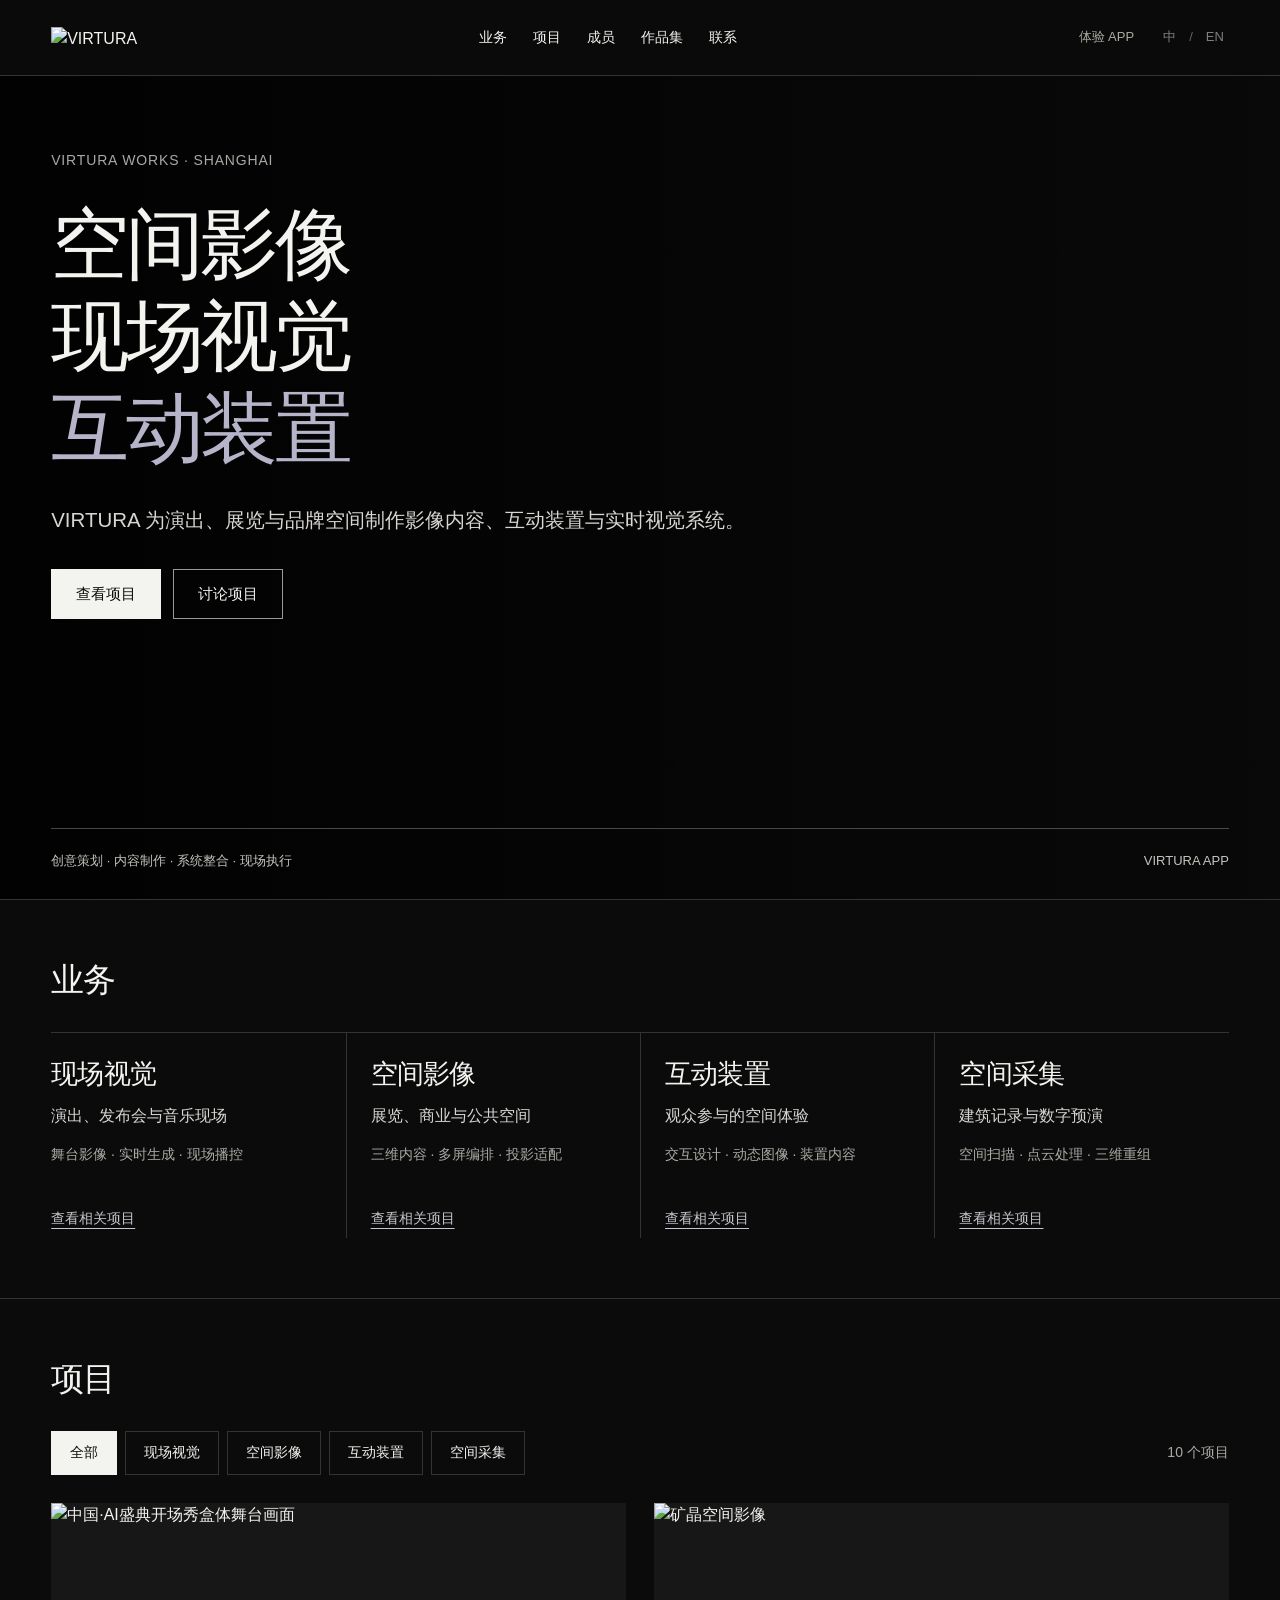
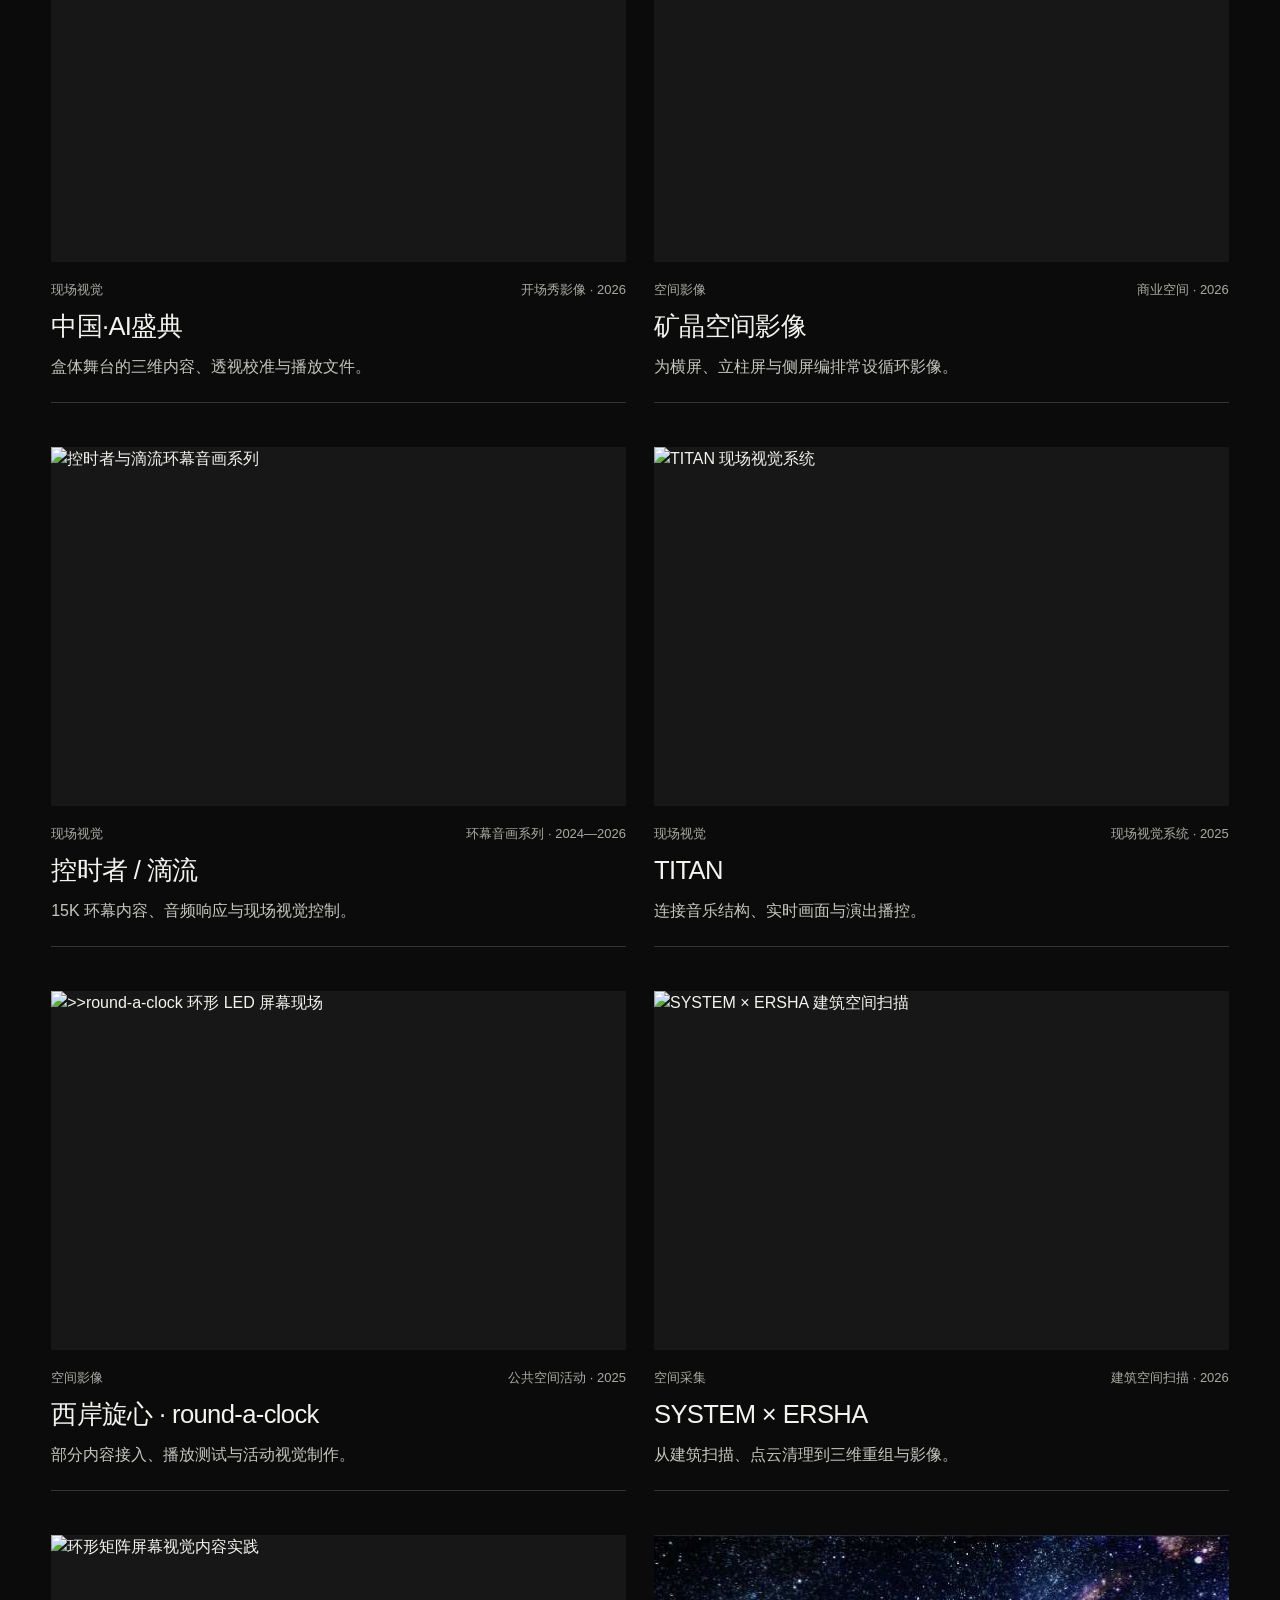
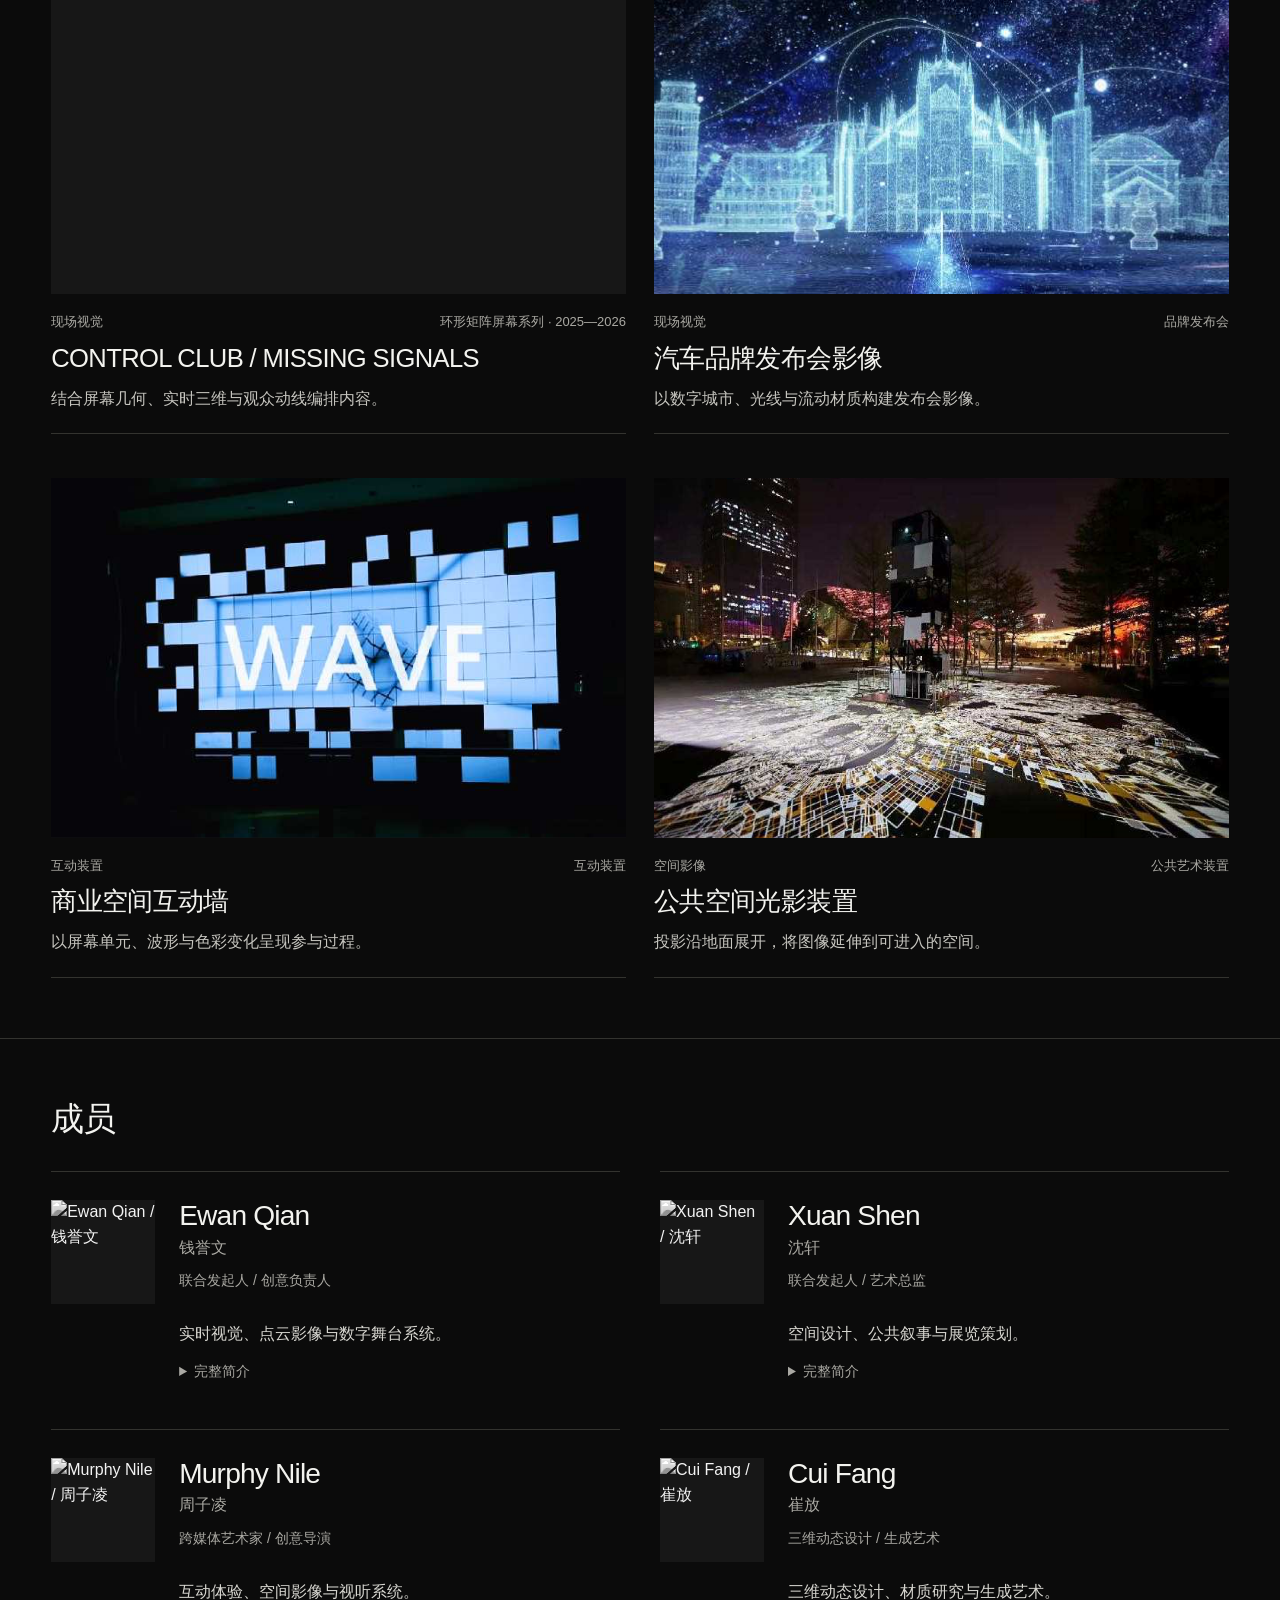
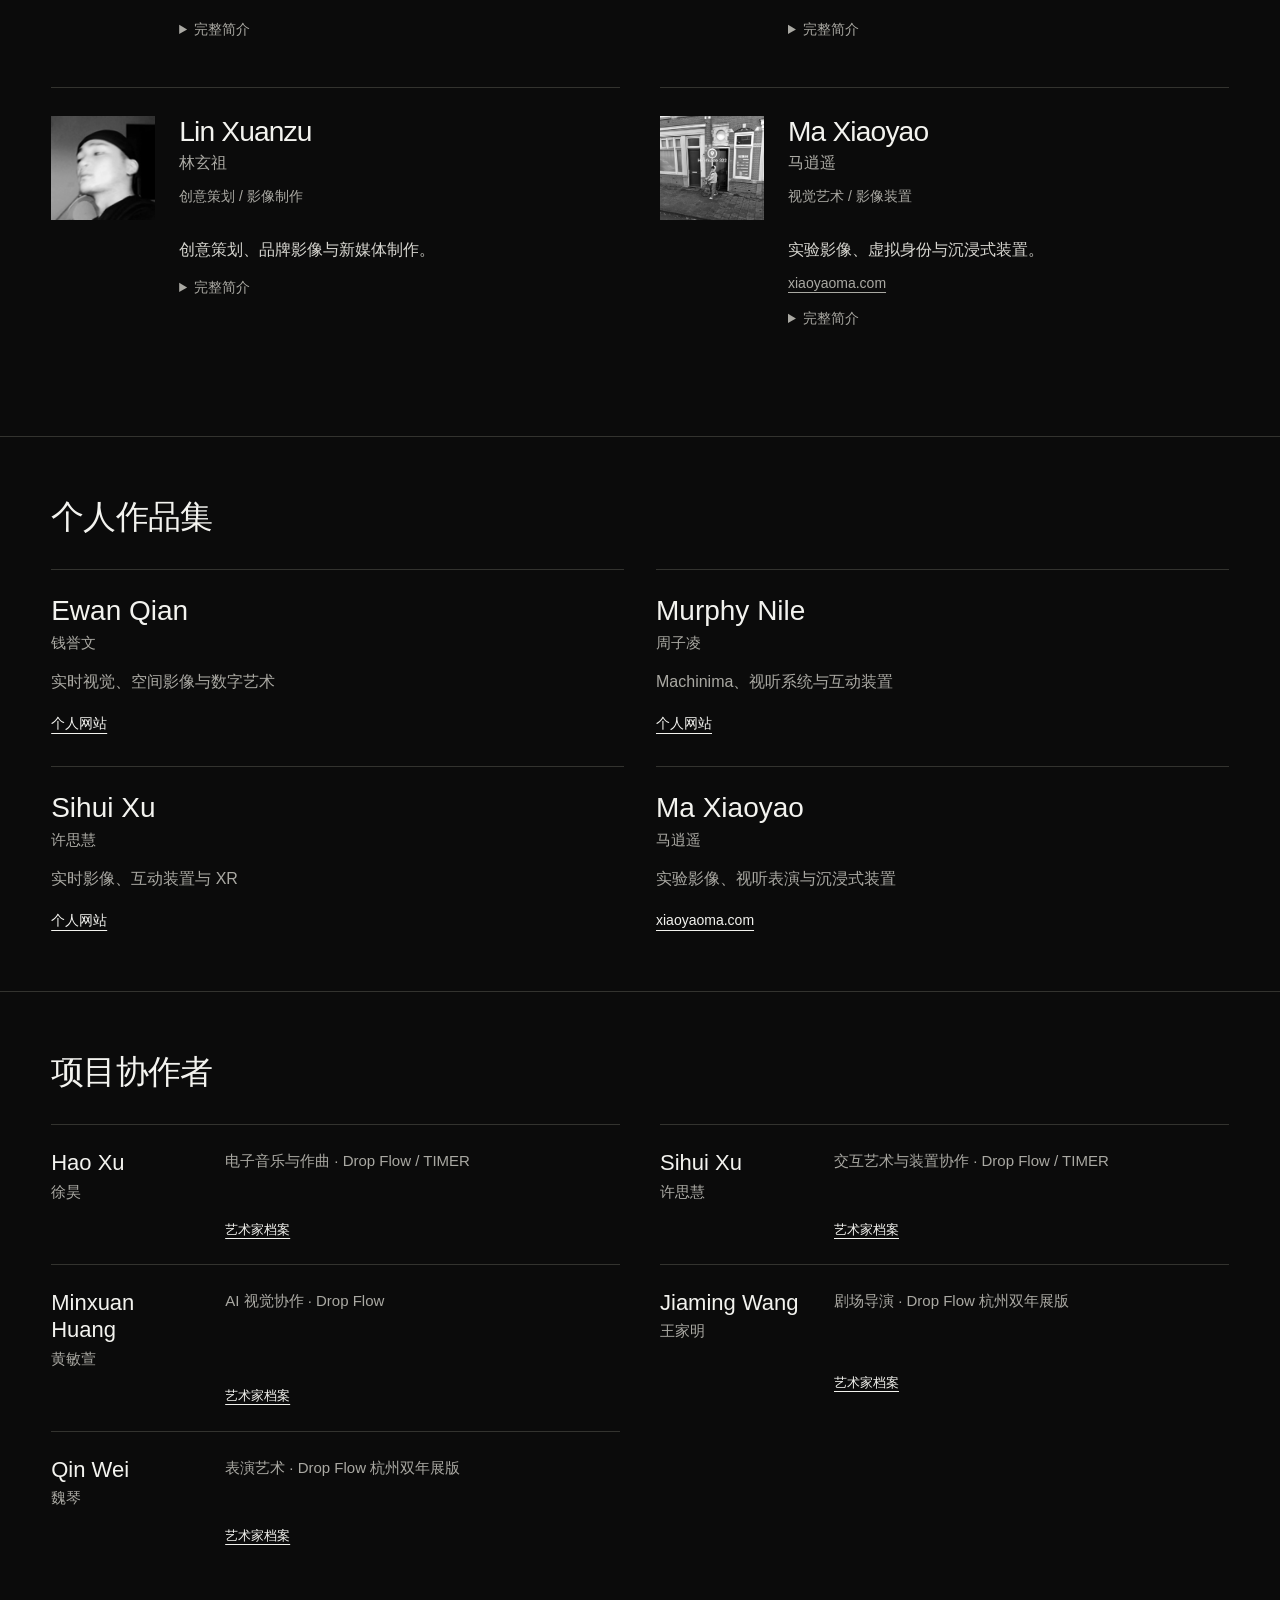
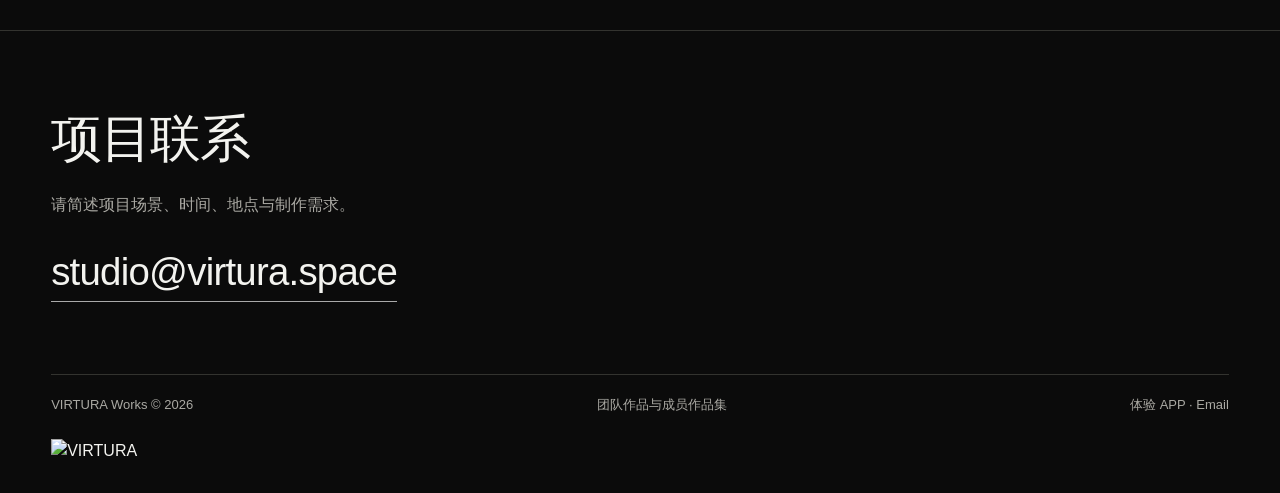
==== commit 8432d98c: "Add Ma Xiaoyao official profile image and expand verified biography" ====
--- a/index.html
+++ b/index.html
@@ -1032,7 +1032,12 @@
        </details>
       </div>
      </article>
-     <article class="person person--text" data-person="ma-xiaoyao">
+     <article class="person" data-person="ma-xiaoyao">
+      <figure class="person-portrait">
+       <a aria-label="Ma Xiaoyao official biography" href="https://xiaoyaoma.com/information" rel="noopener" target="_blank">
+        <img alt="Ma Xiaoyao / 马逍遥 — official website profile image" height="1587" loading="lazy" src="assets/ma-xiaoyao-portrait.jpeg" width="1075"/>
+       </a>
+      </figure>
       <div class="person-identity">
        <h3 class="person-name">
         <a href="https://xiaoyaoma.com/" rel="noopener" target="_blank">
@@ -1073,10 +1078,10 @@
          </span>
         </summary>
         <p class="bio-cn lang-zh">
-         视觉艺术家，以自身经历为研究方法，探讨身份在真实与虚拟之间如何被建构、展演与转化。作品涵盖实验影像、视听表演与沉浸式装置。
+         马逍遥的创作涵盖实验影像、视听表演与沉浸式装置。她从个人经历出发，研究身份如何在现实与虚拟世界之间被塑造、展演和转化。作品曾于上海 UFO Terminal、鹿特丹设计双年展、伦敦 IKLECTIK 及泰特现代美术馆之夜等平台呈现。
         </p>
         <p class="bio-en lang-en">
-         A visual artist using personal experience to examine how identity is constructed, performed and transformed between the real and the virtual. Her work spans experimental moving image, audiovisual performance and immersive installation.
+         Ma Xiaoyao works with experimental moving image, audiovisual performance and immersive installation. Drawing on personal experience, she studies the formation and transformation of identity between physical and virtual worlds. Selected presentations include UFO Terminal in Shanghai, Design Biennale Rotterdam, IKLECTIK in London and Tate Modern Late.
         </p>
        </details>
       </div>
